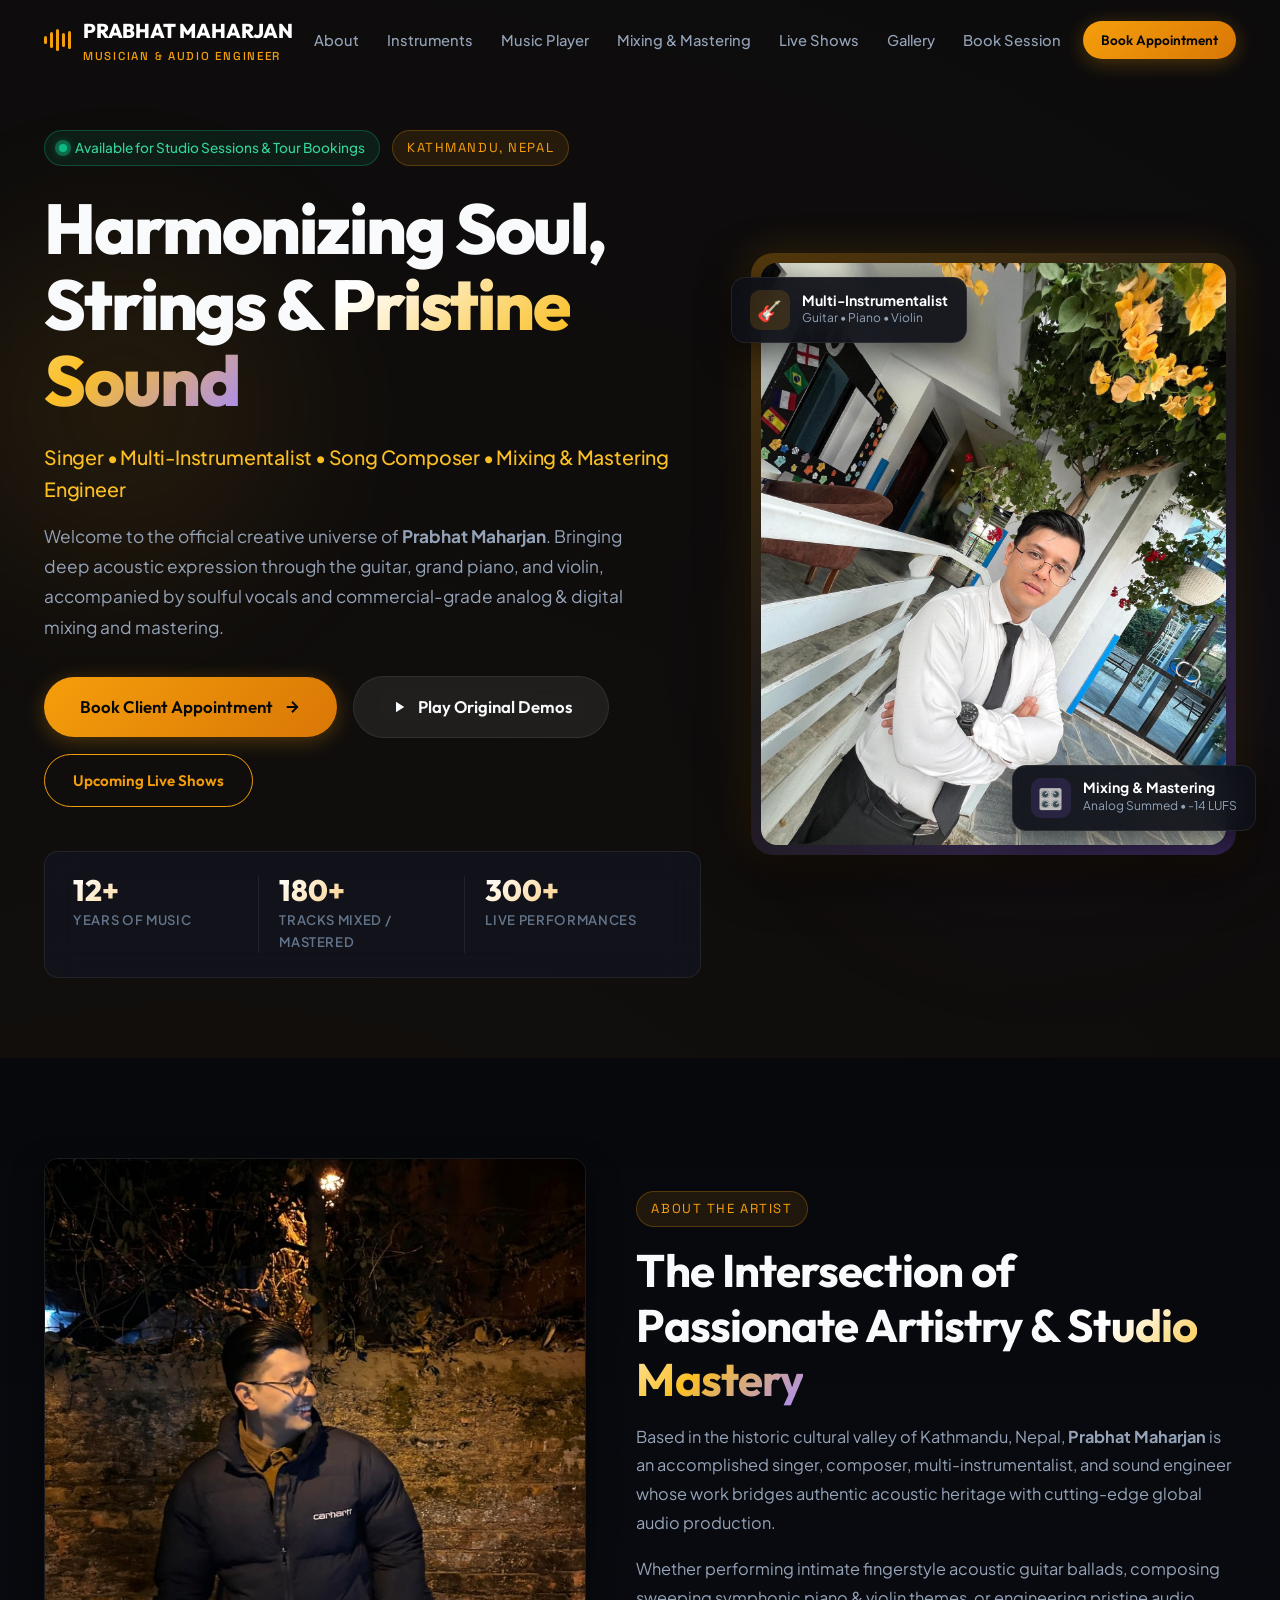
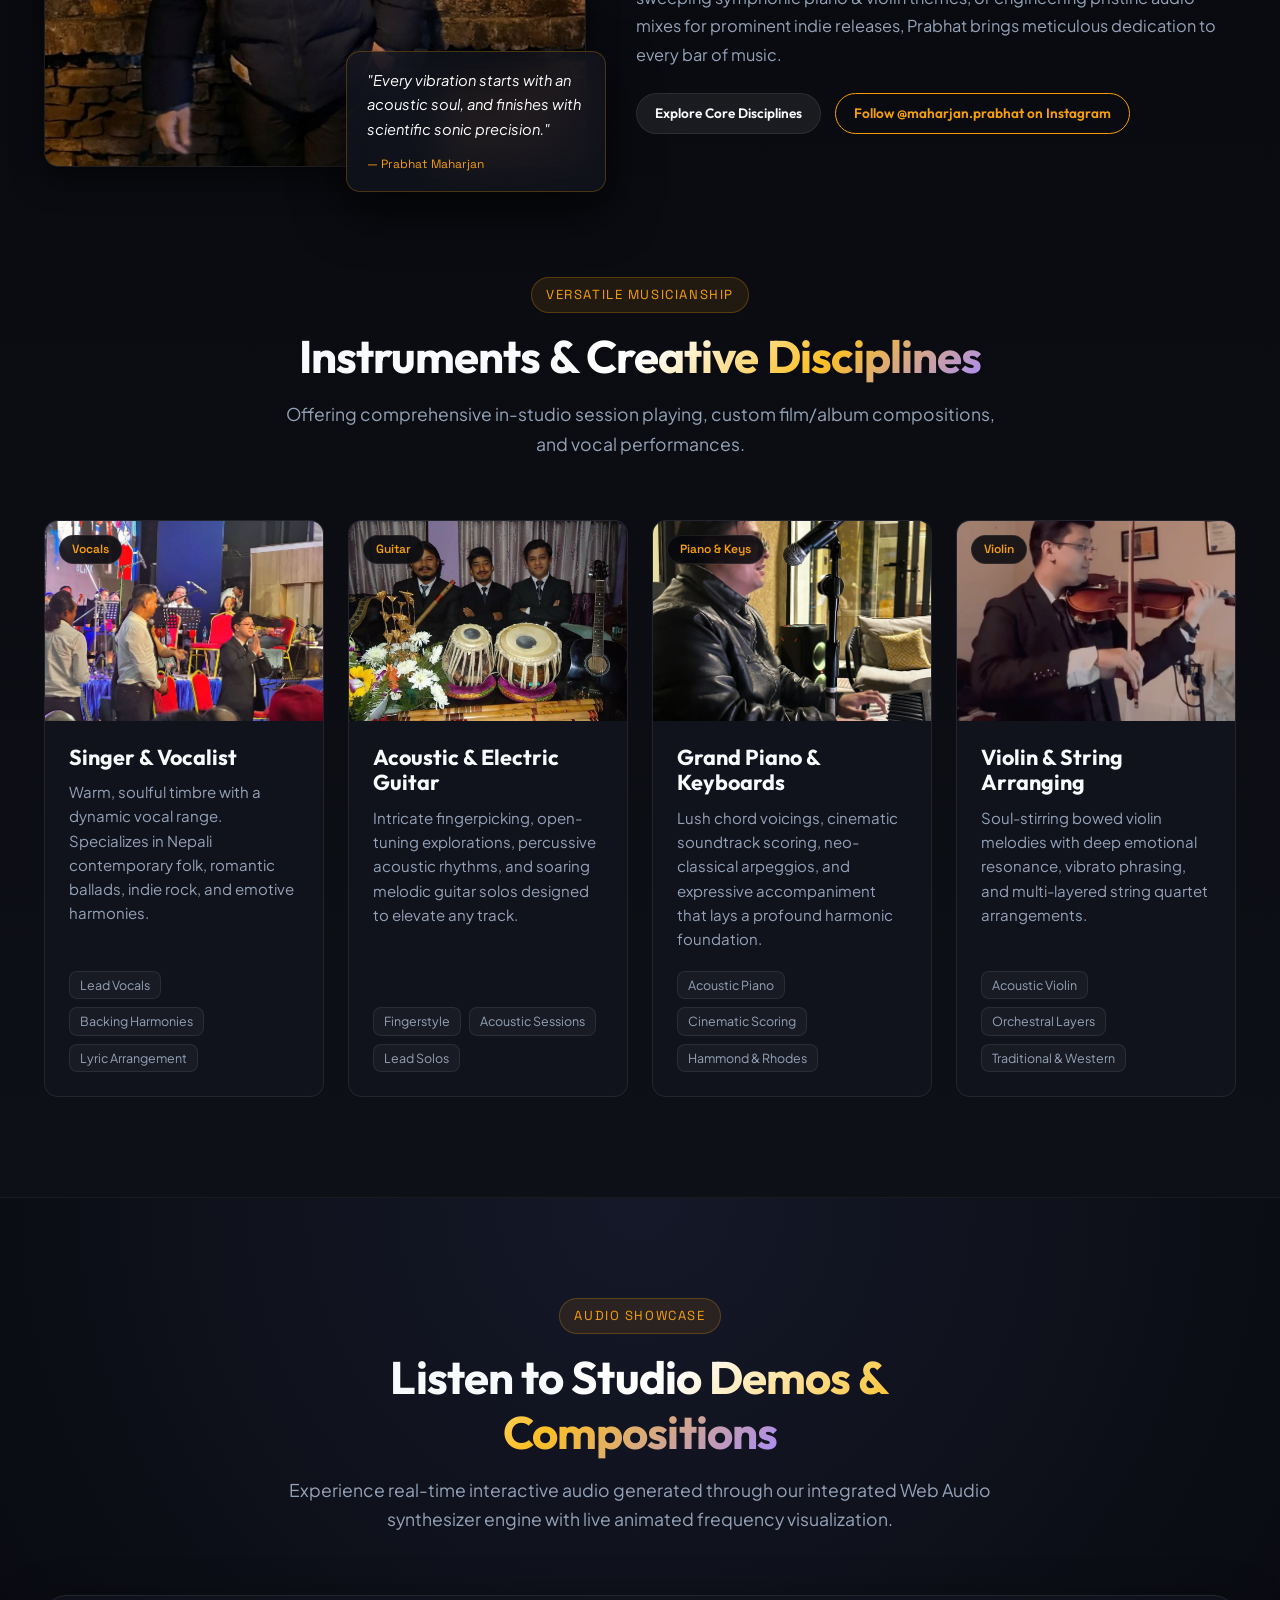
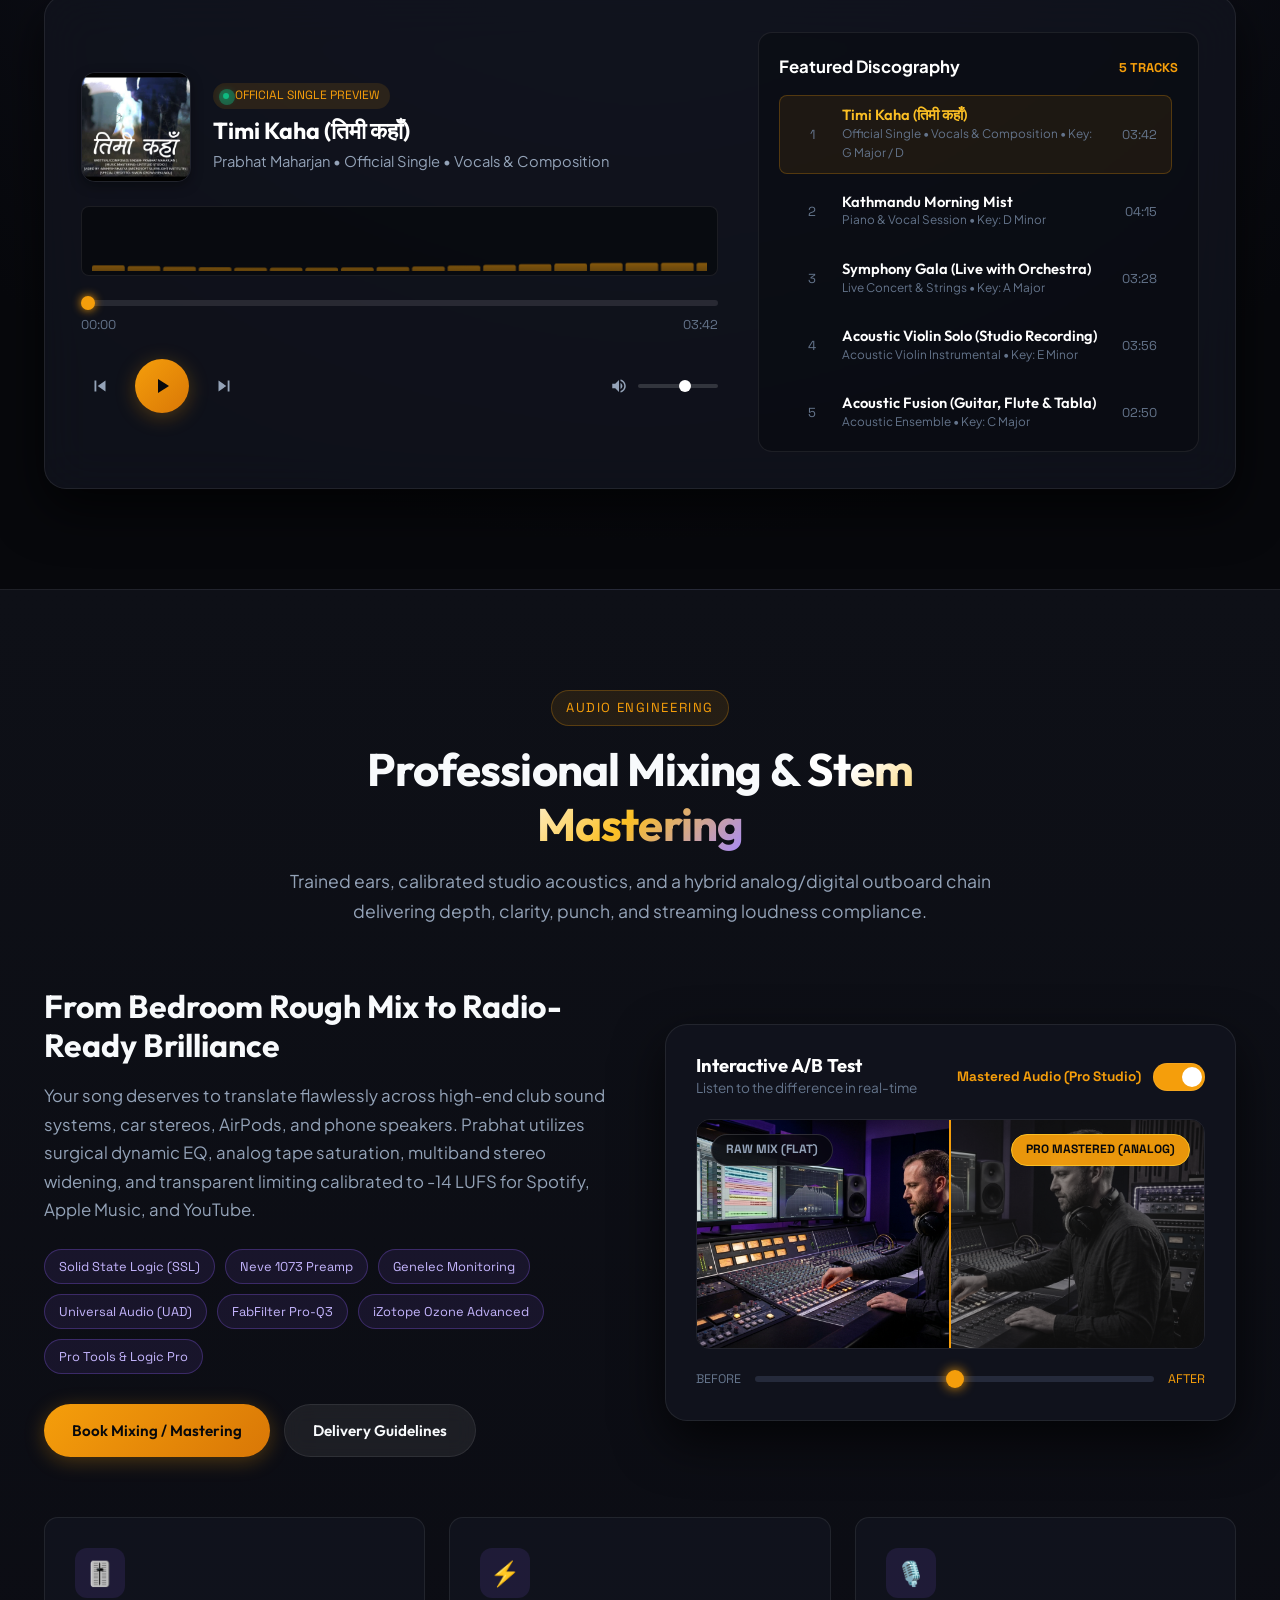
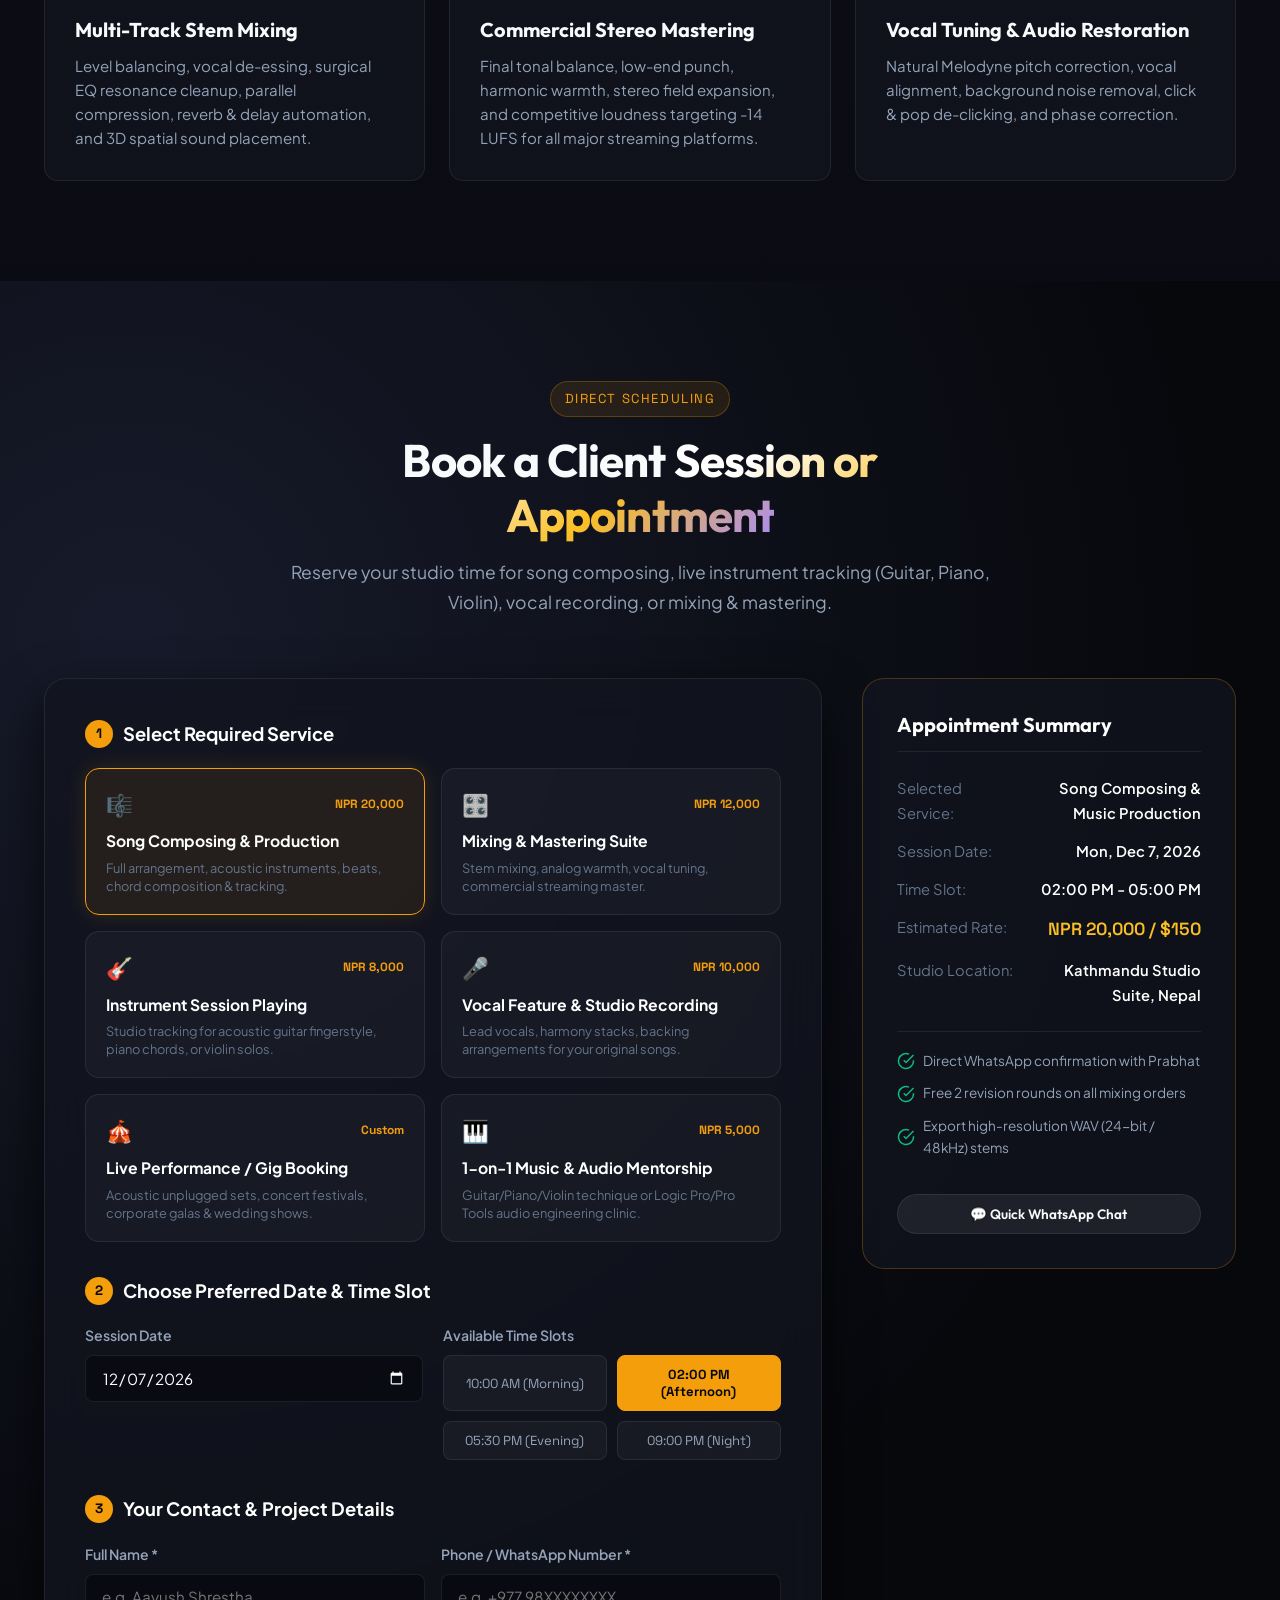
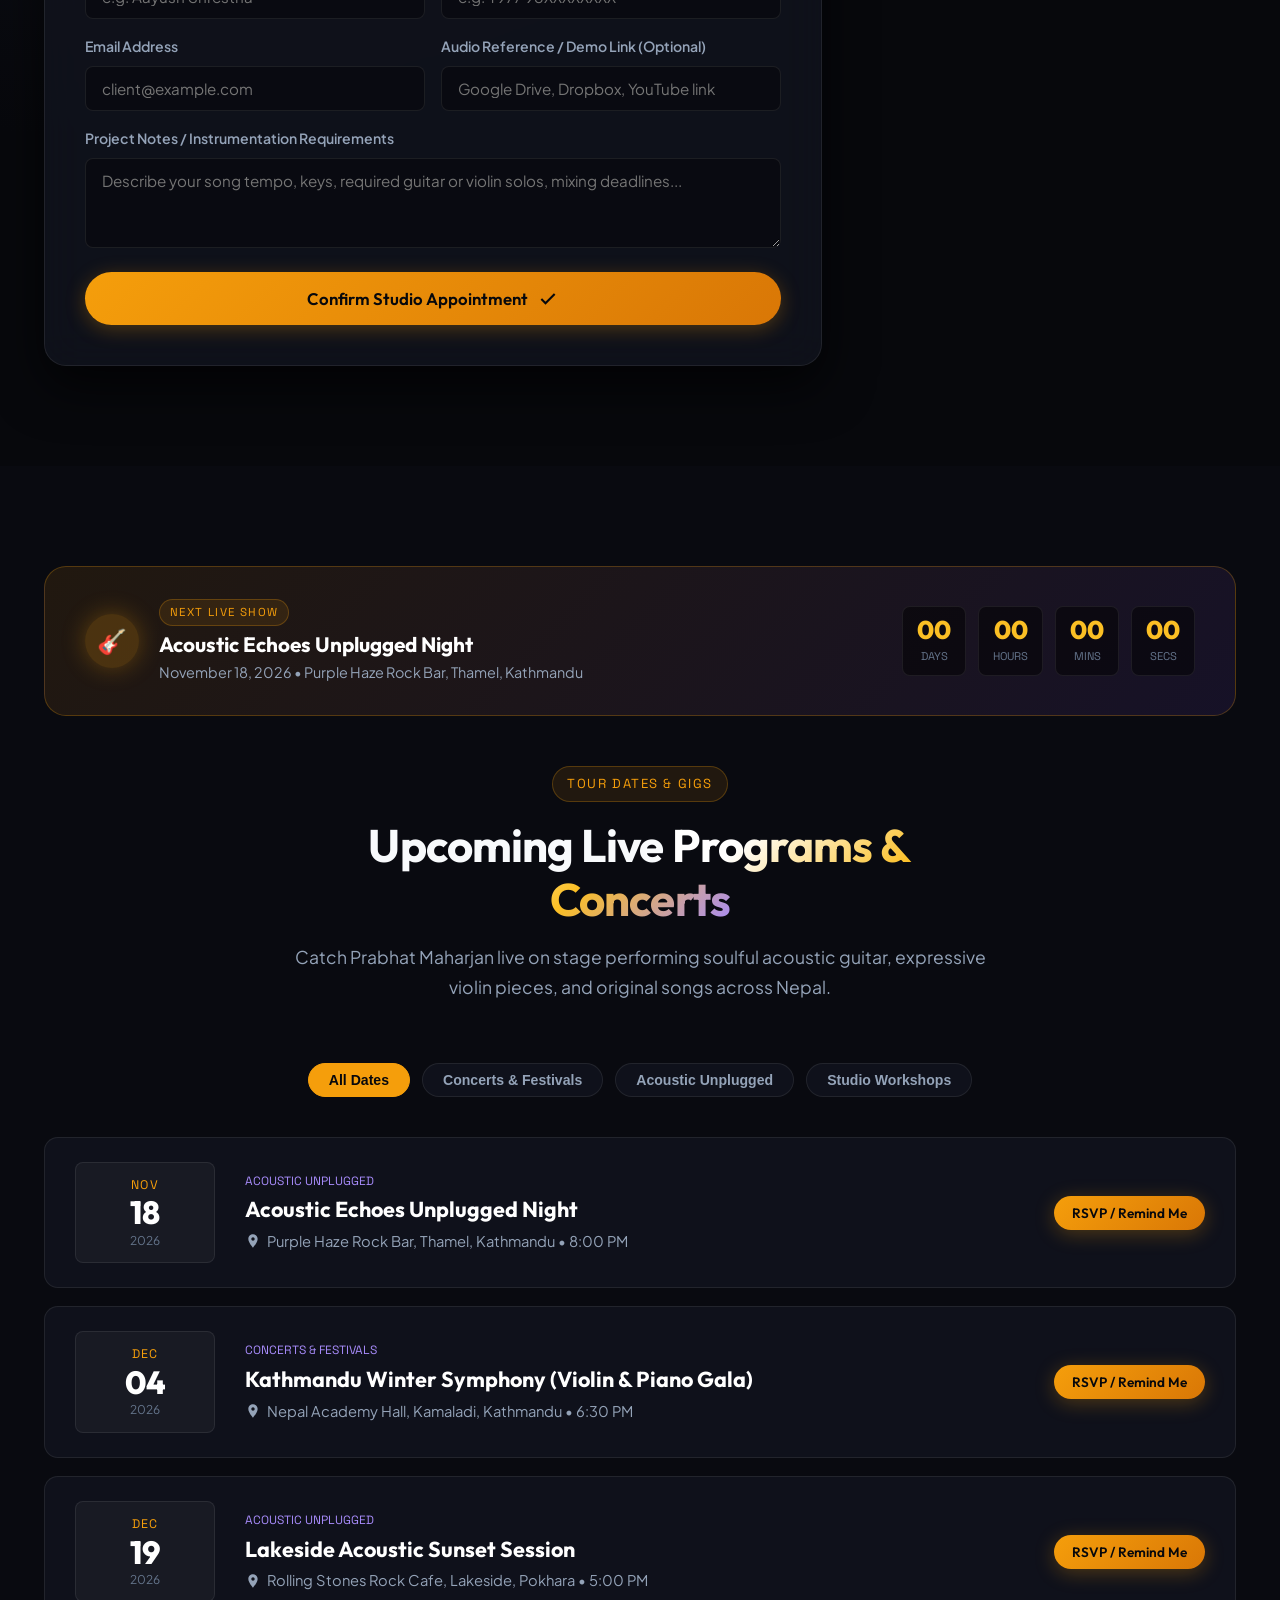
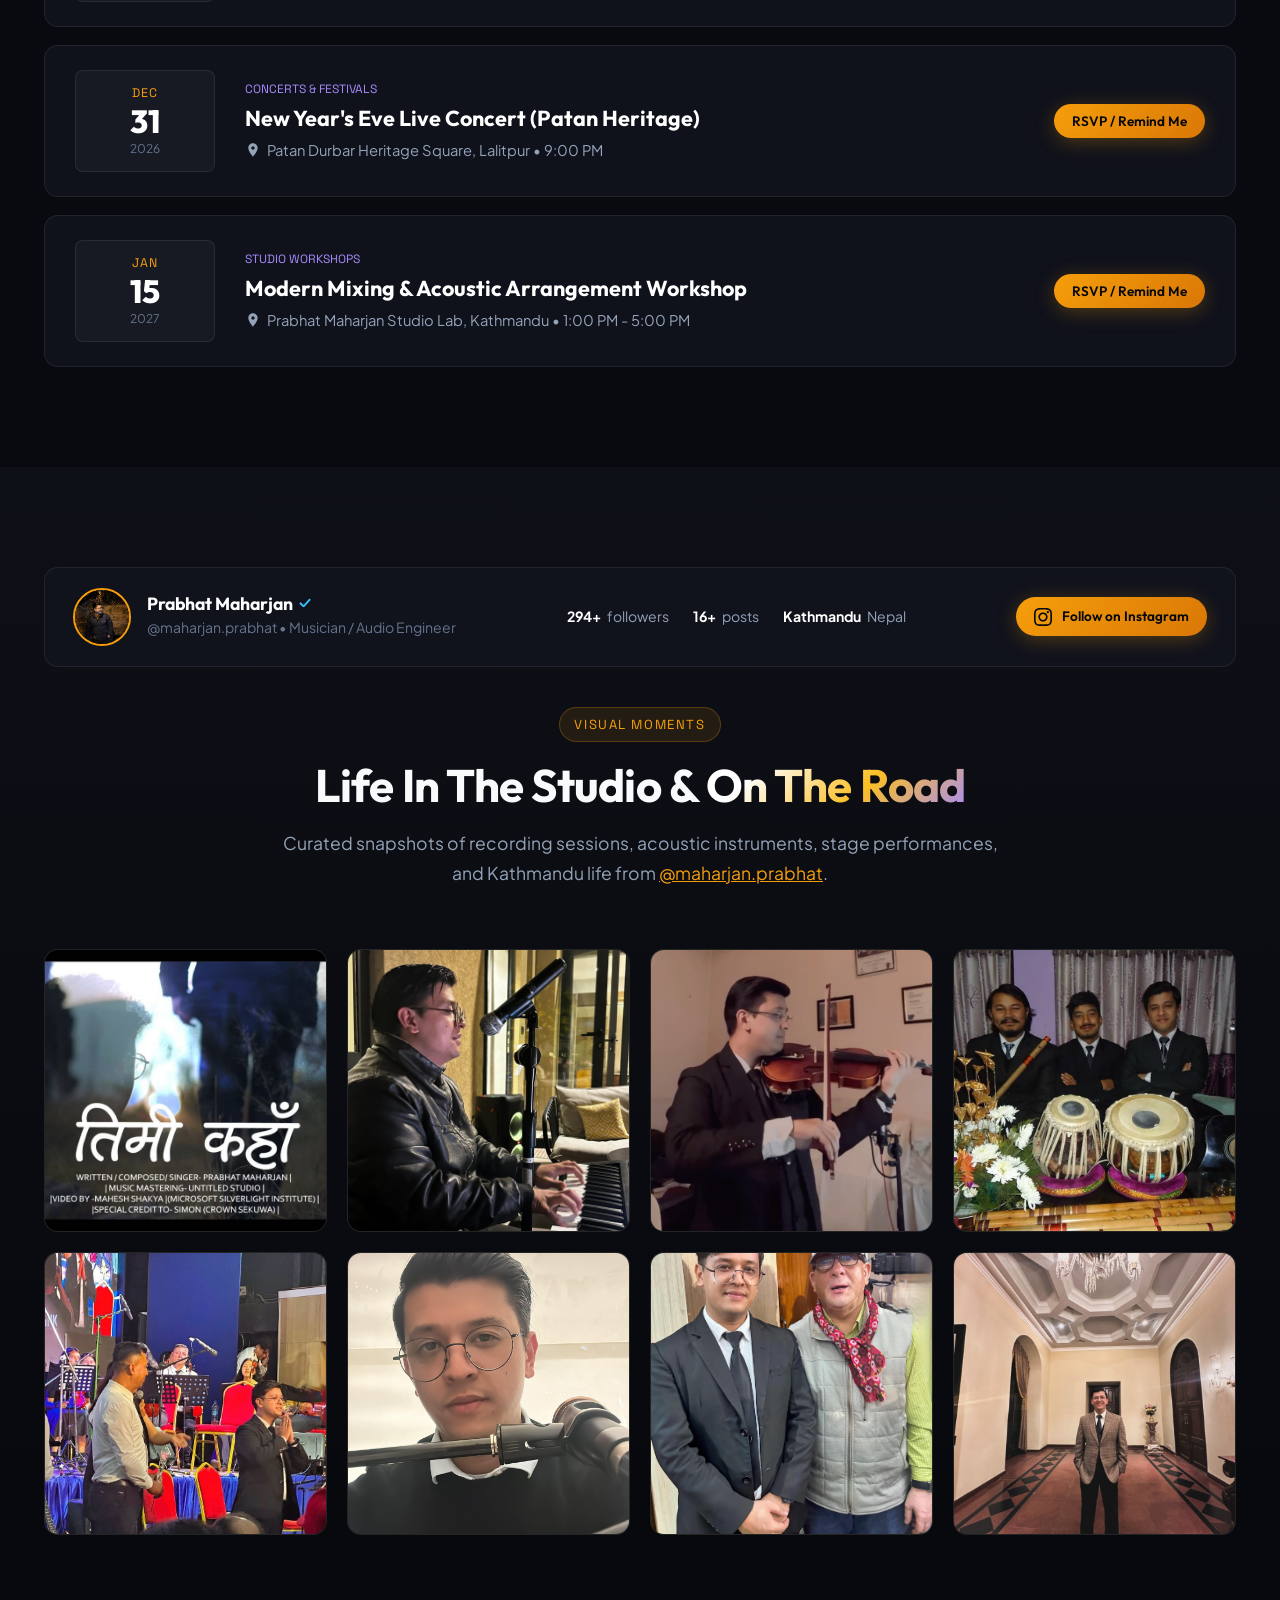
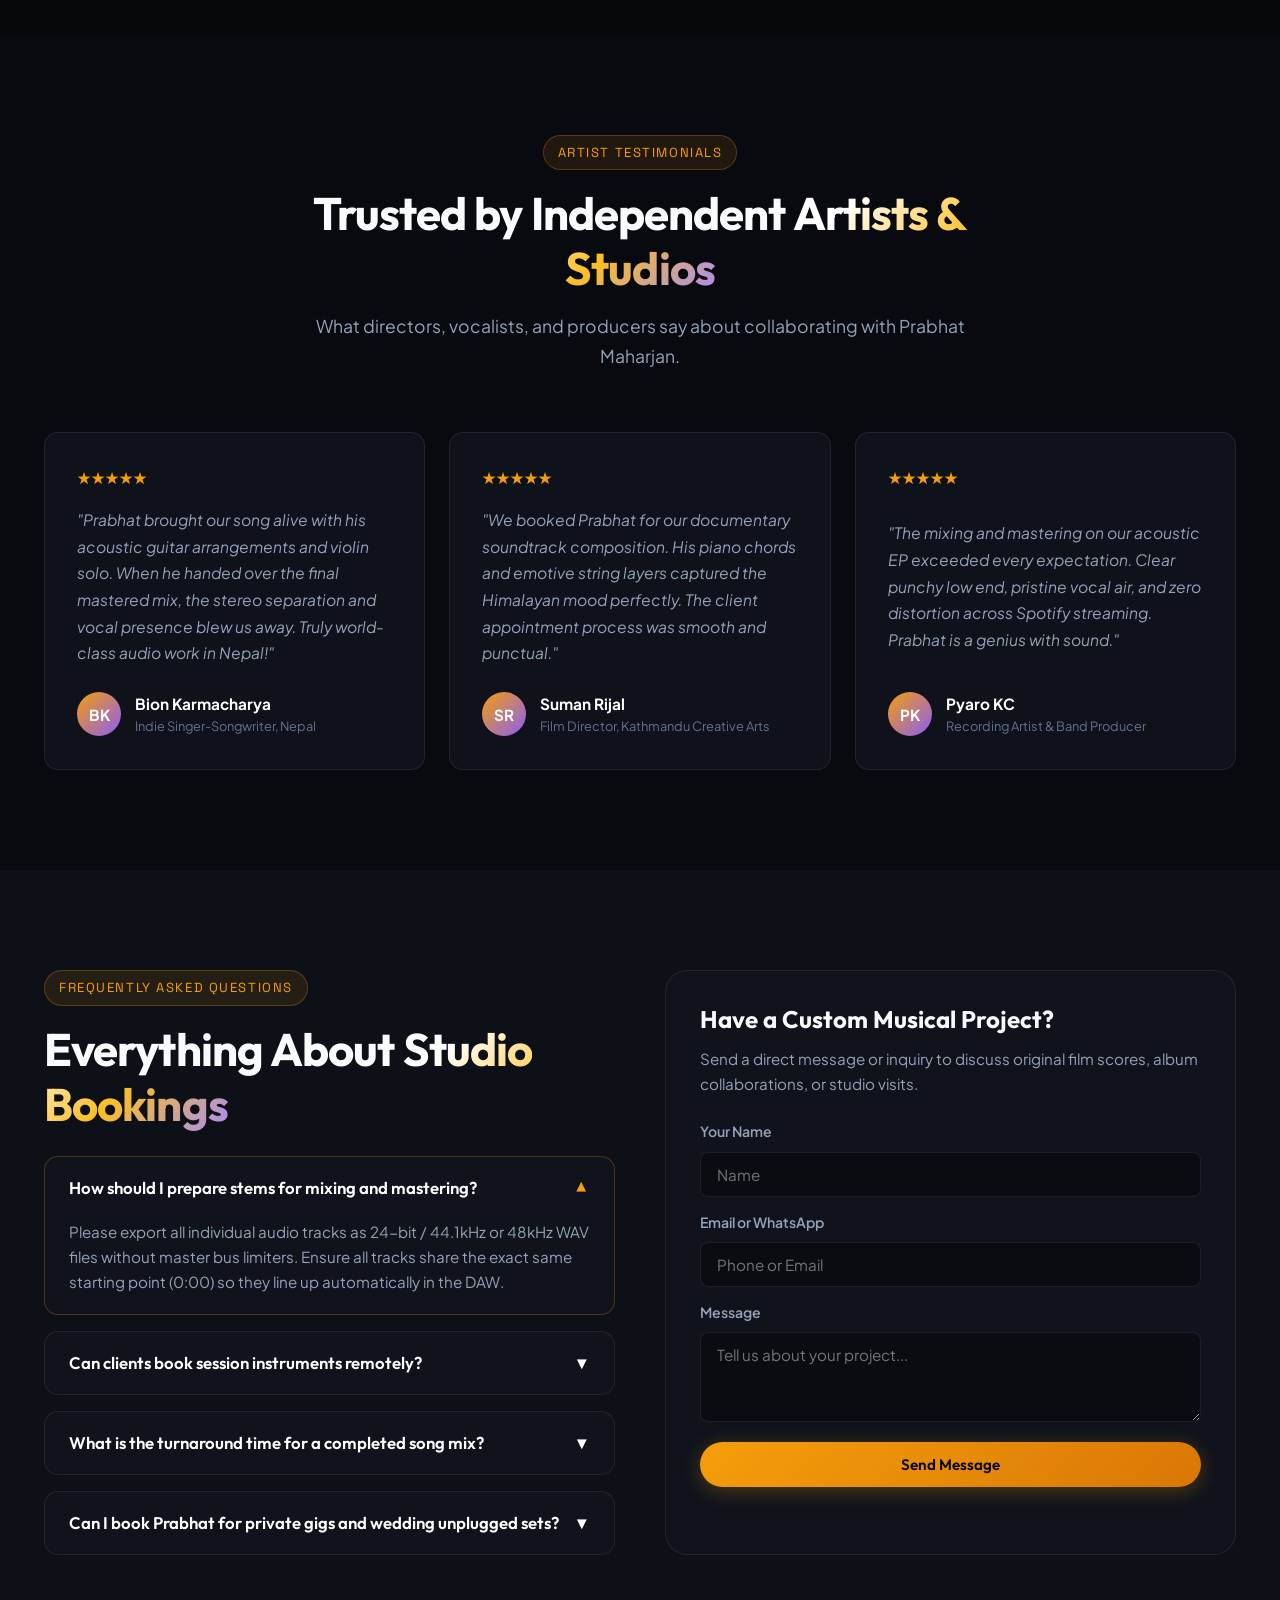
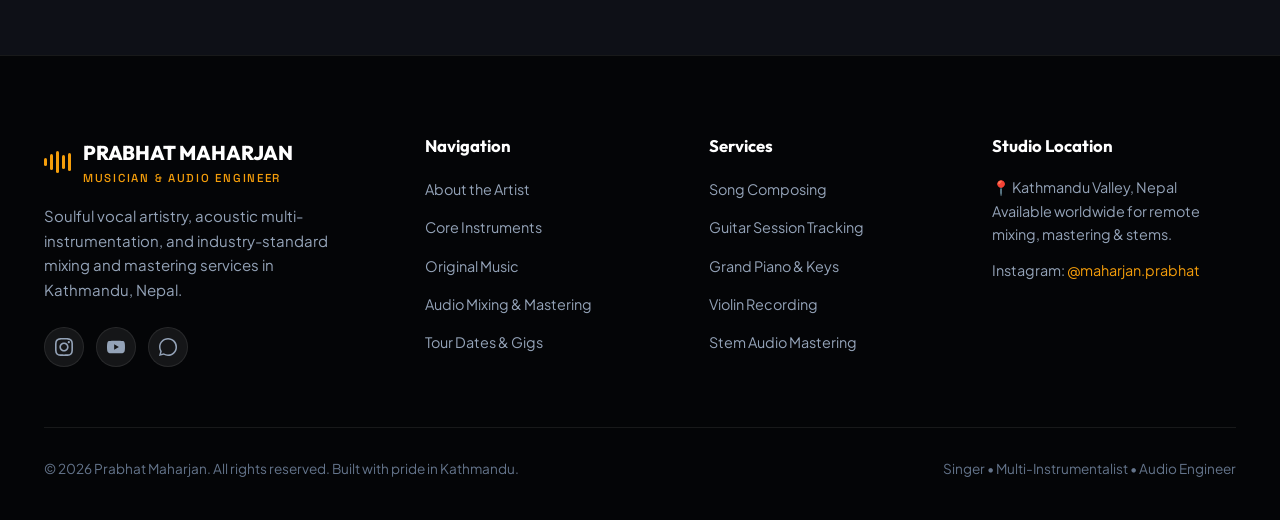
==== index.html @ b51819ea "feat: replace demo assets with authentic Instagram photos from @maharjan.prabhat and feature Timi Ka" ====
<!DOCTYPE html>
<html lang="en">
<head>
  <meta charset="UTF-8">
  <meta name="viewport" content="width=device-width, initial-scale=1.0">
  <title>Prabhat Maharjan | Singer, Multi-Instrumentalist, Composer & Audio Engineer</title>
  <meta name="description" content="Official website of Prabhat Maharjan — Nepali singer, songwriter, multi-instrumentalist (Guitar, Piano, Violin), and audio mixing & mastering engineer. Book studio sessions and explore upcoming live concerts.">
  <meta name="keywords" content="Prabhat Maharjan, Nepali Singer, Music Composer, Acoustic Guitar, Piano, Violin, Audio Mixing, Audio Mastering, Studio Session Booking Kathmandu, Live Concerts Nepal">
  <meta name="author" content="Prabhat Maharjan">

  <!-- Open Graph Meta Tags -->
  <meta property="og:title" content="Prabhat Maharjan | Singer, Multi-Instrumentalist & Audio Engineer">
  <meta property="og:description" content="Explore original songs, instrumentals (Guitar, Piano, Violin), audio mixing & mastering, live shows, and studio session appointments.">
  <meta property="og:image" content="assets/images/hero-artist.jpg">
  <meta property="og:type" content="profile">

  <!-- Favicon & Stylesheets -->
  <link rel="icon" type="image/svg+xml" href="data:image/svg+xml,<svg xmlns='http://www.w3.org/2000/svg' viewBox='0 0 24 24' fill='%23f59e0b'><path d='M12 3v10.55c-.59-.34-1.27-.55-2-.55-2.21 0-4 1.79-4 4s1.79 4 4 4 4-1.79 4-4V7h4V3h-6z'/></svg>">
  <link rel="stylesheet" href="css/style.css">
</head>
<body>

  <!-- ==========================================================================
       HEADER & NAVIGATION BAR
       ========================================================================== -->
  <header class="navbar" id="navbar">
    <div class="container nav-container">
      <a href="#hero" class="nav-logo" id="logo-brand">
        <div class="logo-sound-wave" aria-hidden="true">
          <span></span><span></span><span></span><span></span><span></span>
        </div>
        <div>
          <span>PRABHAT MAHARJAN</span>
          <span class="logo-sub">MUSICIAN & AUDIO ENGINEER</span>
        </div>
      </a>

      <!-- Desktop Nav -->
      <ul class="nav-links">
        <li><a href="#about" id="nav-about">About</a></li>
        <li><a href="#talents" id="nav-talents">Instruments</a></li>
        <li><a href="#audio-player" id="nav-music">Music Player</a></li>
        <li><a href="#mixing-mastering" id="nav-mixing">Mixing & Mastering</a></li>
        <li><a href="#upcoming-shows" id="nav-shows">Live Shows</a></li>
        <li><a href="#instagram-feed" id="nav-gallery">Gallery</a></li>
        <li><a href="#booking" id="nav-appointment">Book Session</a></li>
      </ul>

      <!-- Nav Actions -->
      <div class="nav-actions">
        <span class="nav-bookings-badge" id="my-bookings-counter">0 Sessions Booked</span>
        <a href="#booking" class="btn btn-primary btn-sm" id="nav-cta-btn">Book Appointment</a>
        <button class="nav-toggle" id="nav-toggle" aria-label="Toggle navigation menu" aria-expanded="false">
          <svg viewBox="0 0 24 24" width="28" height="28" stroke="currentColor" stroke-width="2" fill="none" stroke-linecap="round">
            <line x1="3" y1="12" x2="21" y2="12"></line>
            <line x1="3" y1="6" x2="21" y2="6"></line>
            <line x1="3" y1="18" x2="21" y2="18"></line>
          </svg>
        </button>
      </div>
    </div>
  </header>

  <!-- Mobile Drawer Menu -->
  <div class="mobile-menu" id="mobile-menu">
    <ul class="mobile-nav-links">
      <li><a href="#hero" class="mobile-nav-link">Home</a></li>
      <li><a href="#about" class="mobile-nav-link">About Prabhat</a></li>
      <li><a href="#talents" class="mobile-nav-link">Instruments (Guitar, Piano, Violin)</a></li>
      <li><a href="#audio-player" class="mobile-nav-link">Listen to Music</a></li>
      <li><a href="#mixing-mastering" class="mobile-nav-link">Mixing & Mastering Suite</a></li>
      <li><a href="#upcoming-shows" class="mobile-nav-link">Live Shows & Concerts</a></li>
      <li><a href="#instagram-feed" class="mobile-nav-link">Instagram & Gallery</a></li>
      <li><a href="#booking" class="mobile-nav-link">Book Appointment</a></li>
      <li><a href="#faq" class="mobile-nav-link">FAQ & Inquiries</a></li>
    </ul>
    <div style="margin-top: auto; display: flex; flex-direction: column; gap: 12px;">
      <a href="#booking" class="btn btn-primary" style="width: 100%;">Book a Studio Session</a>
      <a href="https://www.instagram.com/maharjan.prabhat/" target="_blank" rel="noopener" class="btn btn-secondary" style="width: 100%;">Follow @maharjan.prabhat</a>
    </div>
  </div>

  <main>
    <!-- ==========================================================================
         HERO SECTION
         ========================================================================== -->
    <section class="hero-section" id="hero">
      <div class="hero-glow-amber" aria-hidden="true"></div>
      <div class="hero-glow-violet" aria-hidden="true"></div>

      <div class="container">
        <div class="hero-grid">
          <!-- Text Content -->
          <div class="hero-content">
            <div class="hero-badges">
              <span class="status-beacon">
                <span class="beacon-dot"></span>
                Available for Studio Sessions & Tour Bookings
              </span>
              <span class="section-tag" style="margin-bottom: 0;">Kathmandu, Nepal</span>
            </div>

            <h1 class="hero-headline">
              Harmonizing Soul, Strings & <span class="gradient-text">Pristine Sound</span>
            </h1>

            <p class="hero-tagline">
              Singer • Multi-Instrumentalist • Song Composer • Mixing & Mastering Engineer
            </p>

            <p class="hero-bio">
              Welcome to the official creative universe of <strong>Prabhat Maharjan</strong>. Bringing deep acoustic expression through the guitar, grand piano, and violin, accompanied by soulful vocals and commercial-grade analog & digital mixing and mastering.
            </p>

            <div class="hero-cta-group">
              <a href="#booking" class="btn btn-primary btn-lg" id="hero-book-btn">
                <span>Book Client Appointment</span>
                <svg viewBox="0 0 24 24" width="18" height="18" fill="none" stroke="currentColor" stroke-width="2.5">
                  <path d="M5 12h14M12 5l7 7-7 7"/>
                </svg>
              </a>
              <a href="#audio-player" class="btn btn-secondary btn-lg" id="hero-listen-btn">
                <svg viewBox="0 0 24 24" width="18" height="18" fill="currentColor">
                  <path d="M8 5v14l11-7z"/>
                </svg>
                <span>Play Original Demos</span>
              </a>
              <a href="#upcoming-shows" class="btn btn-outline-gold" id="hero-shows-btn">
                Upcoming Live Shows
              </a>
            </div>

            <!-- Stats Bar -->
            <div class="hero-stats-strip">
              <div class="stat-item">
                <div class="stat-number">12+</div>
                <div class="stat-label">Years of Music</div>
              </div>
              <div class="stat-item">
                <div class="stat-number">180+</div>
                <div class="stat-label">Tracks Mixed / Mastered</div>
              </div>
              <div class="stat-item">
                <div class="stat-number">300+</div>
                <div class="stat-label">Live Performances</div>
              </div>
            </div>
          </div>

          <!-- Hero Image & Visual Badges -->
          <div class="hero-visual">
            <div class="hero-frame-wrapper">
              <div class="hero-image-card">
                <img src="assets/images/hero-artist.jpg" alt="Prabhat Maharjan — Nepali singer, songwriter, multi-instrumentalist and audio engineer" id="hero-img-main">
              </div>

              <!-- Floating badge 1: Instruments -->
              <div class="hero-floating-badge floating-badge-top">
                <div class="floating-icon icon-instruments">🎸</div>
                <div>
                  <div class="floating-title">Multi-Instrumentalist</div>
                  <div class="floating-subtitle">Guitar • Piano • Violin</div>
                </div>
              </div>

              <!-- Floating badge 2: Audio Engineering -->
              <div class="hero-floating-badge floating-badge-bottom">
                <div class="floating-icon icon-mixing">🎛️</div>
                <div>
                  <div class="floating-title">Mixing & Mastering</div>
                  <div class="floating-subtitle">Analog Summed • -14 LUFS</div>
                </div>
              </div>
            </div>
          </div>
        </div>
      </div>
    </section>

    <!-- ==========================================================================
         ABOUT THE ARTIST SECTION
         ========================================================================== -->
    <section class="section about-section" id="about">
      <div class="container">
        <div class="about-intro-grid">
          <div class="about-image-stack">
            <div class="about-main-photo">
              <img src="assets/images/lifestyle-songwriter.jpg" alt="Prabhat Maharjan in Kathmandu, Nepal">
            </div>
            <div class="about-inset-card">
              <p class="about-quote">"Every vibration starts with an acoustic soul, and finishes with scientific sonic precision."</p>
              <span class="about-quote-author">— Prabhat Maharjan</span>
            </div>
          </div>

          <div class="about-content-text">
            <span class="section-tag">About The Artist</span>
            <h2 class="section-title">The Intersection of Passionate Artistry & <span class="text-gradient">Studio Mastery</span></h2>
            <p>
              Based in the historic cultural valley of Kathmandu, Nepal, <strong>Prabhat Maharjan</strong> is an accomplished singer, composer, multi-instrumentalist, and sound engineer whose work bridges authentic acoustic heritage with cutting-edge global audio production.
            </p>
            <p>
              Whether performing intimate fingerstyle acoustic guitar ballads, composing sweeping symphonic piano & violin themes, or engineering pristine audio mixes for prominent indie releases, Prabhat brings meticulous dedication to every bar of music.
            </p>
            <div style="display: flex; gap: 14px; margin-top: 24px; flex-wrap: wrap;">
              <a href="#talents" class="btn btn-secondary btn-sm">Explore Core Disciplines</a>
              <a href="https://www.instagram.com/maharjan.prabhat/" target="_blank" rel="noopener" class="btn btn-outline-gold btn-sm">
                Follow @maharjan.prabhat on Instagram
              </a>
            </div>
          </div>
        </div>

        <!-- ==========================================================================
             CORE TALENTS & INSTRUMENTS SHOWCASE
             ========================================================================== -->
        <div id="talents" style="padding-top: 40px;">
          <div class="section-header">
            <span class="section-tag">Versatile Musicianship</span>
            <h2 class="section-title">Instruments & <span class="text-gradient">Creative Disciplines</span></h2>
            <p class="section-subtitle">
              Offering comprehensive in-studio session playing, custom film/album compositions, and vocal performances.
            </p>
          </div>

          <div class="talents-grid">
            <!-- Vocalist & Songwriting -->
            <div class="talent-card">
              <div class="talent-img-box">
                <img src="assets/images/live-concert.jpg" alt="Prabhat Maharjan performing on concert stage with live symphony orchestra">
                <span class="talent-badge">Vocals</span>
              </div>
              <div class="talent-info">
                <h3 class="talent-title">Singer & Vocalist</h3>
                <p class="talent-desc">
                  Warm, soulful timbre with a dynamic vocal range. Specializes in Nepali contemporary folk, romantic ballads, indie rock, and emotive harmonies.
                </p>
                <div class="talent-meta-tags">
                  <span class="talent-tag">Lead Vocals</span>
                  <span class="talent-tag">Backing Harmonies</span>
                  <span class="talent-tag">Lyric Arrangement</span>
                </div>
              </div>
            </div>

            <!-- Acoustic & Electric Guitar -->
            <div class="talent-card">
              <div class="talent-img-box">
                <img src="assets/images/guitar-fingerstyle.jpg" alt="Prabhat Maharjan with acoustic guitar alongside traditional bansuri and tabla">
                <span class="talent-badge">Guitar</span>
              </div>
              <div class="talent-info">
                <h3 class="talent-title">Acoustic & Electric Guitar</h3>
                <p class="talent-desc">
                  Intricate fingerpicking, open-tuning explorations, percussive acoustic rhythms, and soaring melodic guitar solos designed to elevate any track.
                </p>
                <div class="talent-meta-tags">
                  <span class="talent-tag">Fingerstyle</span>
                  <span class="talent-tag">Acoustic Sessions</span>
                  <span class="talent-tag">Lead Solos</span>
                </div>
              </div>
            </div>

            <!-- Grand Piano & Keys -->
            <div class="talent-card">
              <div class="talent-img-box">
                <img src="assets/images/piano-performance.jpg" alt="Prabhat Maharjan singing vocals while playing piano keyboard">
                <span class="talent-badge">Piano & Keys</span>
              </div>
              <div class="talent-info">
                <h3 class="talent-title">Grand Piano & Keyboards</h3>
                <p class="talent-desc">
                  Lush chord voicings, cinematic soundtrack scoring, neo-classical arpeggios, and expressive accompaniment that lays a profound harmonic foundation.
                </p>
                <div class="talent-meta-tags">
                  <span class="talent-tag">Acoustic Piano</span>
                  <span class="talent-tag">Cinematic Scoring</span>
                  <span class="talent-tag">Hammond & Rhodes</span>
                </div>
              </div>
            </div>

            <!-- Violin & Strings -->
            <div class="talent-card">
              <div class="talent-img-box">
                <img src="assets/images/violin-solo.jpg" alt="Prabhat Maharjan playing acoustic violin in studio recording session">
                <span class="talent-badge">Violin</span>
              </div>
              <div class="talent-info">
                <h3 class="talent-title">Violin & String Arranging</h3>
                <p class="talent-desc">
                  Soul-stirring bowed violin melodies with deep emotional resonance, vibrato phrasing, and multi-layered string quartet arrangements.
                </p>
                <div class="talent-meta-tags">
                  <span class="talent-tag">Acoustic Violin</span>
                  <span class="talent-tag">Orchestral Layers</span>
                  <span class="talent-tag">Traditional & Western</span>
                </div>
              </div>
            </div>
          </div>
        </div>
      </div>
    </section>

    <!-- ==========================================================================
         INTERACTIVE AUDIO PLAYER & LIVE SYNTHESIZER
         ========================================================================== -->
    <section class="section player-section" id="audio-player">
      <div class="container">
        <div class="section-header">
          <span class="section-tag">Audio Showcase</span>
          <h2 class="section-title">Listen to <span class="text-gradient">Studio Demos & Compositions</span></h2>
          <p class="section-subtitle">
            Experience real-time interactive audio generated through our integrated Web Audio synthesizer engine with live animated frequency visualization.
          </p>
        </div>

        <div class="player-wrapper">
          <div class="player-grid">
            <!-- Left: Now Playing & Controls -->
            <div class="player-now-playing">
              <div class="player-track-header">
                <div class="player-cover-box">
                  <img src="assets/images/single-timi-kaha.jpg" id="player-track-cover" alt="Timi Kaha Official Single Cover">
                </div>
                <div class="player-track-meta">
                  <div class="player-badge-live">
                    <span class="beacon-dot" style="width: 6px; height: 6px;"></span>
                    <span>OFFICIAL SINGLE PREVIEW</span>
                  </div>
                  <h3 class="player-track-title" id="player-track-title">Timi Kaha (तिमी कहाँ)</h3>
                  <div class="player-track-artist" id="player-track-artist">Prabhat Maharjan • Written, Composed & Mastered</div>
                </div>
              </div>

              <!-- Real-time Animated Audio Spectrum Canvas -->
              <div class="visualizer-container">
                <canvas id="visualizer-canvas" height="64"></canvas>
              </div>

              <!-- Track Progress Bar -->
              <div class="player-progress-area">
                <input type="range" class="progress-slider" id="player-progress" min="0" max="100" value="0" aria-label="Audio scrubber">
                <div class="player-time-row">
                  <span id="player-time-current">00:00</span>
                  <span id="player-time-total">03:42</span>
                </div>
              </div>

              <!-- Player Transport Controls -->
              <div class="player-controls-row">
                <div class="player-buttons">
                  <button class="ctrl-btn" id="prev-btn" aria-label="Previous Track">
                    <svg viewBox="0 0 24 24" width="22" height="22" fill="currentColor">
                      <path d="M6 6h2v12H6zm3.5 6l8.5 6V6z"/>
                    </svg>
                  </button>

                  <button class="ctrl-btn btn-play-pause" id="play-btn" aria-label="Play Audio">
                    <svg viewBox="0 0 24 24" width="24" height="24" fill="currentColor">
                      <path d="M8 5v14l11-7z"/>
                    </svg>
                  </button>

                  <button class="ctrl-btn" id="next-btn" aria-label="Next Track">
                    <svg viewBox="0 0 24 24" width="22" height="22" fill="currentColor">
                      <path d="M6 18l8.5-6L6 6v12zM16 6v12h2V6h-2z"/>
                    </svg>
                  </button>
                </div>

                <!-- Volume Slider -->
                <div class="player-volume-box">
                  <svg viewBox="0 0 24 24" width="18" height="18" fill="currentColor">
                    <path d="M3 9v6h4l5 5V4L7 9H3zm13.5 3c0-1.77-1.02-3.29-2.5-4.03v8.05c1.48-.73 2.5-2.25 2.5-4.02zM14 3.23v2.06c2.89.86 5 3.54 5 6.71s-2.11 5.85-5 6.71v2.06c4.01-.91 7-4.49 7-8.77s-2.99-7.86-7-8.77z"/>
                  </svg>
                  <input type="range" class="volume-slider" id="player-volume" min="0" max="1" step="0.05" value="0.6" aria-label="Audio Volume">
                </div>
              </div>
            </div>

            <!-- Right: Interactive Playlist -->
            <div class="player-playlist-panel">
              <div class="playlist-header-title">
                <span>Featured Discography</span>
                <span style="font-size: 0.8rem; font-family: var(--font-mono); color: var(--accent-gold);">5 TRACKS</span>
              </div>
              <div class="playlist-items" id="playlist-items">
                <!-- Dynamically populated by js/player.js -->
              </div>
            </div>
          </div>
        </div>
      </div>
    </section>

    <!-- ==========================================================================
         AUDIO MIXING & MASTERING ENGINEERING SUITE
         ========================================================================== -->
    <section class="section mastering-section" id="mixing-mastering">
      <div class="container">
        <div class="section-header">
          <span class="section-tag">Audio Engineering</span>
          <h2 class="section-title">Professional Mixing & <span class="text-gradient">Stem Mastering</span></h2>
          <p class="section-subtitle">
            Trained ears, calibrated studio acoustics, and a hybrid analog/digital outboard chain delivering depth, clarity, punch, and streaming loudness compliance.
          </p>
        </div>

        <div class="mastering-grid">
          <!-- Mastering Info & Specs -->
          <div class="mastering-info">
            <h3>From Bedroom Rough Mix to Radio-Ready Brilliance</h3>
            <p>
              Your song deserves to translate flawlessly across high-end club sound systems, car stereos, AirPods, and phone speakers. Prabhat utilizes surgical dynamic EQ, analog tape saturation, multiband stereo widening, and transparent limiting calibrated to -14 LUFS for Spotify, Apple Music, and YouTube.
            </p>

            <div class="gear-pills">
              <span class="gear-pill">Solid State Logic (SSL)</span>
              <span class="gear-pill">Neve 1073 Preamp</span>
              <span class="gear-pill">Genelec Monitoring</span>
              <span class="gear-pill">Universal Audio (UAD)</span>
              <span class="gear-pill">FabFilter Pro-Q3</span>
              <span class="gear-pill">iZotope Ozone Advanced</span>
              <span class="gear-pill">Pro Tools & Logic Pro</span>
            </div>

            <div style="display: flex; gap: 14px; flex-wrap: wrap;">
              <a href="#booking" class="btn btn-primary" id="btn-mastering-order">Book Mixing / Mastering</a>
              <a href="#faq" class="btn btn-secondary">Delivery Guidelines</a>
            </div>
          </div>

          <!-- Interactive A/B Comparison Card -->
          <div class="ab-comparison-card">
            <div class="ab-header-row">
              <div>
                <h4 style="font-size: 1.15rem; color: #fff;">Interactive A/B Test</h4>
                <p style="font-size: 0.85rem; color: var(--text-muted);">Listen to the difference in real-time</p>
              </div>

              <!-- Switch -->
              <div class="switch-container">
                <span class="ab-status-badge" id="ab-status-text">Mastered Audio (Pro Studio)</span>
                <label class="toggle-switch">
                  <input type="checkbox" id="ab-master-toggle" checked>
                  <span class="toggle-slider"></span>
                </label>
              </div>
            </div>

            <!-- Split Visual Representation -->
            <div class="split-visual-container">
              <!-- Raw mix side -->
              <div class="split-layer before-layer">
                <div class="layer-content unmastered">
                  <img src="assets/images/mixing-console.jpg" alt="Unmastered flat audio wave">
                </div>
              </div>

              <!-- Mastered side -->
              <div class="split-layer after-layer" id="mastering-after-layer">
                <div class="layer-content">
                  <img src="assets/images/mixing-console.jpg" alt="Mastered polished audio wave">
                </div>
              </div>

              <span class="layer-badge before-badge">RAW MIX (FLAT)</span>
              <span class="layer-badge after-badge">PRO MASTERED (ANALOG)</span>
            </div>

            <!-- Scrubber -->
            <div class="slider-scrubber-row">
              <span style="font-size: 0.78rem; font-family: var(--font-mono); color: var(--text-muted);">BEFORE</span>
              <input type="range" class="comparison-slider-input" id="mastering-slider-range" min="0" max="100" value="50" aria-label="A/B Split Slider">
              <span style="font-size: 0.78rem; font-family: var(--font-mono); color: var(--accent-gold);">AFTER</span>
            </div>
          </div>
        </div>

        <!-- 3 Pillars of Audio Engineering -->
        <div class="studio-services-row">
          <div class="studio-card">
            <div class="studio-card-icon">🎚️</div>
            <h4 class="studio-card-title">Multi-Track Stem Mixing</h4>
            <p class="studio-card-desc">
              Level balancing, vocal de-essing, surgical EQ resonance cleanup, parallel compression, reverb & delay automation, and 3D spatial sound placement.
            </p>
          </div>

          <div class="studio-card">
            <div class="studio-card-icon">⚡</div>
            <h4 class="studio-card-title">Commercial Stereo Mastering</h4>
            <p class="studio-card-desc">
              Final tonal balance, low-end punch, harmonic warmth, stereo field expansion, and competitive loudness targeting -14 LUFS for all major streaming platforms.
            </p>
          </div>

          <div class="studio-card">
            <div class="studio-card-icon">🎙️</div>
            <h4 class="studio-card-title">Vocal Tuning & Audio Restoration</h4>
            <p class="studio-card-desc">
              Natural Melodyne pitch correction, vocal alignment, background noise removal, click & pop de-clicking, and phase correction.
            </p>
          </div>
        </div>
      </div>
    </section>

    <!-- ==========================================================================
         CLIENT APPOINTMENT & SESSION BOOKING SYSTEM
         ========================================================================== -->
    <section class="section booking-section" id="booking">
      <div class="container">
        <div class="section-header">
          <span class="section-tag">Direct Scheduling</span>
          <h2 class="section-title">Book a Client <span class="text-gradient">Session or Appointment</span></h2>
          <p class="section-subtitle">
            Reserve your studio time for song composing, live instrument tracking (Guitar, Piano, Violin), vocal recording, or mixing & mastering.
          </p>
        </div>

        <div class="booking-container">
          <!-- Main Interactive Booking Form -->
          <div class="booking-card">
            <form id="studio-booking-form">
              <!-- Step 1: Select Service -->
              <div class="step-title">
                <span class="step-num">1</span>
                <span>Select Required Service</span>
              </div>

              <div class="service-cards-grid">
                <!-- Card 1 -->
                <div class="service-select-card active" data-service="Song Composing & Music Production" data-rate="NPR 20,000 / $150">
                  <div class="service-card-header">
                    <span class="service-icon-label">🎼</span>
                    <span class="service-rate-badge">NPR 20,000</span>
                  </div>
                  <div class="service-name">Song Composing & Production</div>
                  <div class="service-desc-snippet">Full arrangement, acoustic instruments, beats, chord composition & tracking.</div>
                </div>

                <!-- Card 2 -->
                <div class="service-select-card" data-service="Multi-Track Mixing & Stem Mastering" data-rate="NPR 12,000 / $90">
                  <div class="service-card-header">
                    <span class="service-icon-label">🎛️</span>
                    <span class="service-rate-badge">NPR 12,000</span>
                  </div>
                  <div class="service-name">Mixing & Mastering Suite</div>
                  <div class="service-desc-snippet">Stem mixing, analog warmth, vocal tuning, commercial streaming master.</div>
                </div>

                <!-- Card 3 -->
                <div class="service-select-card" data-service="Instrument Session (Guitar / Piano / Violin)" data-rate="NPR 8,000 / $60">
                  <div class="service-card-header">
                    <span class="service-icon-label">🎸</span>
                    <span class="service-rate-badge">NPR 8,000</span>
                  </div>
                  <div class="service-name">Instrument Session Playing</div>
                  <div class="service-desc-snippet">Studio tracking for acoustic guitar fingerstyle, piano chords, or violin solos.</div>
                </div>

                <!-- Card 4 -->
                <div class="service-select-card" data-service="Vocal Recording & Feature" data-rate="NPR 10,000 / $75">
                  <div class="service-card-header">
                    <span class="service-icon-label">🎤</span>
                    <span class="service-rate-badge">NPR 10,000</span>
                  </div>
                  <div class="service-name">Vocal Feature & Studio Recording</div>
                  <div class="service-desc-snippet">Lead vocals, harmony stacks, backing arrangements for your original songs.</div>
                </div>

                <!-- Card 5 -->
                <div class="service-select-card" data-service="Live Concert / Event Booking" data-rate="Custom Quote">
                  <div class="service-card-header">
                    <span class="service-icon-label">🎪</span>
                    <span class="service-rate-badge">Custom</span>
                  </div>
                  <div class="service-name">Live Performance / Gig Booking</div>
                  <div class="service-desc-snippet">Acoustic unplugged sets, concert festivals, corporate galas & wedding shows.</div>
                </div>

                <!-- Card 6 -->
                <div class="service-select-card" data-service="1-on-1 Music & DAW Masterclass" data-rate="NPR 5,000 / $40">
                  <div class="service-card-header">
                    <span class="service-icon-label">🎹</span>
                    <span class="service-rate-badge">NPR 5,000</span>
                  </div>
                  <div class="service-name">1-on-1 Music & Audio Mentorship</div>
                  <div class="service-desc-snippet">Guitar/Piano/Violin technique or Logic Pro/Pro Tools audio engineering clinic.</div>
                </div>
              </div>

              <!-- Step 2: Date & Time Slot -->
              <div class="step-title">
                <span class="step-num">2</span>
                <span>Choose Preferred Date & Time Slot</span>
              </div>

              <div class="datetime-selection-row">
                <div class="input-group">
                  <label class="input-label" for="booking-date">Session Date</label>
                  <input type="date" class="custom-input" id="booking-date" required>
                </div>

                <div class="input-group">
                  <label class="input-label">Available Time Slots</label>
                  <div class="slots-grid">
                    <button type="button" class="slot-btn" data-slot="10:00 AM - 01:00 PM">10:00 AM (Morning)</button>
                    <button type="button" class="slot-btn active" data-slot="02:00 PM - 05:00 PM">02:00 PM (Afternoon)</button>
                    <button type="button" class="slot-btn" data-slot="05:30 PM - 08:30 PM">05:30 PM (Evening)</button>
                    <button type="button" class="slot-btn" data-slot="09:00 PM - 11:30 PM">09:00 PM (Night)</button>
                  </div>
                </div>
              </div>

              <!-- Step 3: Client Details -->
              <div class="step-title">
                <span class="step-num">3</span>
                <span>Your Contact & Project Details</span>
              </div>

              <div class="client-info-grid">
                <div class="input-group">
                  <label class="input-label" for="client-name">Full Name *</label>
                  <input type="text" class="custom-input" id="client-name" placeholder="e.g. Aayush Shrestha" required>
                </div>

                <div class="input-group">
                  <label class="input-label" for="client-phone">Phone / WhatsApp Number *</label>
                  <input type="tel" class="custom-input" id="client-phone" placeholder="e.g. +977 98XXXXXXXX" required>
                </div>

                <div class="input-group">
                  <label class="input-label" for="client-email">Email Address</label>
                  <input type="email" class="custom-input" id="client-email" placeholder="client@example.com">
                </div>

                <div class="input-group">
                  <label class="input-label" for="client-ref-link">Audio Reference / Demo Link (Optional)</label>
                  <input type="url" class="custom-input" id="client-ref-link" placeholder="Google Drive, Dropbox, YouTube link">
                </div>

                <div class="input-group full-width">
                  <label class="input-label" for="client-notes">Project Notes / Instrumentation Requirements</label>
                  <textarea class="custom-input" id="client-notes" placeholder="Describe your song tempo, keys, required guitar or violin solos, mixing deadlines..."></textarea>
                </div>
              </div>

              <button type="submit" class="btn btn-primary btn-lg" style="width: 100%;" id="submit-booking-btn">
                <span>Confirm Studio Appointment</span>
                <svg viewBox="0 0 24 24" width="20" height="20" fill="none" stroke="currentColor" stroke-width="2.5">
                  <polyline points="20 6 9 17 4 12"></polyline>
                </svg>
              </button>
            </form>
          </div>

          <!-- Booking Summary Sidebar -->
          <div class="booking-summary-sidebar">
            <h3 class="summary-title">Appointment Summary</h3>

            <div class="summary-rows">
              <div class="summary-row">
                <span class="summary-label">Selected Service:</span>
                <span class="summary-value" id="summary-service-text">Song Composing & Music Production</span>
              </div>
              <div class="summary-row">
                <span class="summary-label">Session Date:</span>
                <span class="summary-value" id="summary-date-text">Not selected</span>
              </div>
              <div class="summary-row">
                <span class="summary-label">Time Slot:</span>
                <span class="summary-value" id="summary-time-text">02:00 PM - 05:00 PM</span>
              </div>
              <div class="summary-row">
                <span class="summary-label">Estimated Rate:</span>
                <span class="summary-value summary-price-highlight" id="summary-price-text">NPR 20,000 / $150</span>
              </div>
              <div class="summary-row">
                <span class="summary-label">Studio Location:</span>
                <span class="summary-value">Kathmandu Studio Suite, Nepal</span>
              </div>
            </div>

            <div class="booking-guarantees">
              <div class="guarantee-item">
                <svg viewBox="0 0 24 24" width="18" height="18" fill="none" stroke="currentColor" stroke-width="2">
                  <path d="M22 11.08V12a10 10 0 1 1-5.93-9.14"></path>
                  <polyline points="22 4 12 14.01 9 11.01"></polyline>
                </svg>
                <span>Direct WhatsApp confirmation with Prabhat</span>
              </div>
              <div class="guarantee-item">
                <svg viewBox="0 0 24 24" width="18" height="18" fill="none" stroke="currentColor" stroke-width="2">
                  <path d="M22 11.08V12a10 10 0 1 1-5.93-9.14"></path>
                  <polyline points="22 4 12 14.01 9 11.01"></polyline>
                </svg>
                <span>Free 2 revision rounds on all mixing orders</span>
              </div>
              <div class="guarantee-item">
                <svg viewBox="0 0 24 24" width="18" height="18" fill="none" stroke="currentColor" stroke-width="2">
                  <path d="M22 11.08V12a10 10 0 1 1-5.93-9.14"></path>
                  <polyline points="22 4 12 14.01 9 11.01"></polyline>
                </svg>
                <span>Export high-resolution WAV (24-bit / 48kHz) stems</span>
              </div>
            </div>

            <div style="text-align: center; margin-top: 10px;">
              <a href="https://wa.me/9779841000000?text=Namaste%20Prabhat%20ji!%20I%20have%20an%20inquiry%20regarding%20studio%20session%20booking." target="_blank" rel="noopener" class="btn btn-secondary btn-sm" style="width: 100%;">
                💬 Quick WhatsApp Chat
              </a>
            </div>
          </div>
        </div>
      </div>
    </section>

    <!-- ==========================================================================
         UPCOMING LIVE PROGRAMS & CONCERTS
         ========================================================================== -->
    <section class="section shows-section" id="upcoming-shows">
      <div class="container">
        <!-- Live Countdown Banner -->
        <div class="countdown-banner">
          <div class="cd-banner-info">
            <div class="cd-pulse-icon">🎸</div>
            <div>
              <span class="section-tag" style="margin-bottom: 6px; padding: 3px 10px; font-size: 0.72rem;">NEXT LIVE SHOW</span>
              <h3 class="cd-event-title">Acoustic Echoes Unplugged Night</h3>
              <p class="cd-event-meta">November 18, 2026 • Purple Haze Rock Bar, Thamel, Kathmandu</p>
            </div>
          </div>

          <!-- Countdown timer boxes -->
          <div class="cd-timer-boxes">
            <div class="cd-box">
              <div class="cd-val" id="cd-days">12</div>
              <div class="cd-lbl">Days</div>
            </div>
            <div class="cd-box">
              <div class="cd-val" id="cd-hours">08</div>
              <div class="cd-lbl">Hours</div>
            </div>
            <div class="cd-box">
              <div class="cd-val" id="cd-mins">45</div>
              <div class="cd-lbl">Mins</div>
            </div>
            <div class="cd-box">
              <div class="cd-val" id="cd-secs">20</div>
              <div class="cd-lbl">Secs</div>
            </div>
          </div>
        </div>

        <div class="section-header">
          <span class="section-tag">Tour Dates & Gigs</span>
          <h2 class="section-title">Upcoming Live <span class="text-gradient">Programs & Concerts</span></h2>
          <p class="section-subtitle">
            Catch Prabhat Maharjan live on stage performing soulful acoustic guitar, expressive violin pieces, and original songs across Nepal.
          </p>
        </div>

        <!-- Filter tabs -->
        <div class="shows-filters-bar">
          <button class="shows-filter-btn active" data-filter="all">All Dates</button>
          <button class="shows-filter-btn" data-filter="concert">Concerts & Festivals</button>
          <button class="shows-filter-btn" data-filter="acoustic">Acoustic Unplugged</button>
          <button class="shows-filter-btn" data-filter="workshop">Studio Workshops</button>
        </div>

        <!-- Show Cards List -->
        <div class="shows-list">
          <!-- Show 1 -->
          <div class="show-card" data-category="acoustic">
            <div class="show-date-badge">
              <span class="show-month">Nov</span>
              <span class="show-day">18</span>
              <span class="show-year">2026</span>
            </div>
            <div class="show-details">
              <span class="show-type-tag">Acoustic Unplugged</span>
              <h3 class="show-title">Acoustic Echoes Unplugged Night</h3>
              <div class="show-location">
                <svg viewBox="0 0 24 24" width="16" height="16" fill="currentColor">
                  <path d="M12 2C8.13 2 5 5.13 5 9c0 5.25 7 13 7 13s7-7.75 7-13c0-3.87-3.13-7-7-7zm0 9.5c-1.38 0-2.5-1.12-2.5-2.5s1.12-2.5 2.5-2.5 2.5 1.12 2.5 2.5-1.12 2.5-2.5 2.5z"/>
                </svg>
                <span>Purple Haze Rock Bar, Thamel, Kathmandu • 8:00 PM</span>
              </div>
            </div>
            <div class="show-actions">
              <button class="btn btn-primary btn-sm btn-rsvp" data-show="Acoustic Echoes Unplugged Night" data-venue="Purple Haze Rock Bar">
                RSVP / Remind Me
              </button>
            </div>
          </div>

          <!-- Show 2 -->
          <div class="show-card" data-category="concert">
            <div class="show-date-badge">
              <span class="show-month">Dec</span>
              <span class="show-day">04</span>
              <span class="show-year">2026</span>
            </div>
            <div class="show-details">
              <span class="show-type-tag">Concerts & Festivals</span>
              <h3 class="show-title">Kathmandu Winter Symphony (Violin & Piano Gala)</h3>
              <div class="show-location">
                <svg viewBox="0 0 24 24" width="16" height="16" fill="currentColor">
                  <path d="M12 2C8.13 2 5 5.13 5 9c0 5.25 7 13 7 13s7-7.75 7-13c0-3.87-3.13-7-7-7zm0 9.5c-1.38 0-2.5-1.12-2.5-2.5s1.12-2.5 2.5-2.5 2.5 1.12 2.5 2.5-1.12 2.5-2.5 2.5z"/>
                </svg>
                <span>Nepal Academy Hall, Kamaladi, Kathmandu • 6:30 PM</span>
              </div>
            </div>
            <div class="show-actions">
              <button class="btn btn-primary btn-sm btn-rsvp" data-show="Kathmandu Winter Symphony" data-venue="Nepal Academy Hall">
                RSVP / Remind Me
              </button>
            </div>
          </div>

          <!-- Show 3 -->
          <div class="show-card" data-category="acoustic">
            <div class="show-date-badge">
              <span class="show-month">Dec</span>
              <span class="show-day">19</span>
              <span class="show-year">2026</span>
            </div>
            <div class="show-details">
              <span class="show-type-tag">Acoustic Unplugged</span>
              <h3 class="show-title">Lakeside Acoustic Sunset Session</h3>
              <div class="show-location">
                <svg viewBox="0 0 24 24" width="16" height="16" fill="currentColor">
                  <path d="M12 2C8.13 2 5 5.13 5 9c0 5.25 7 13 7 13s7-7.75 7-13c0-3.87-3.13-7-7-7zm0 9.5c-1.38 0-2.5-1.12-2.5-2.5s1.12-2.5 2.5-2.5 2.5 1.12 2.5 2.5-1.12 2.5-2.5 2.5z"/>
                </svg>
                <span>Rolling Stones Rock Cafe, Lakeside, Pokhara • 5:00 PM</span>
              </div>
            </div>
            <div class="show-actions">
              <button class="btn btn-primary btn-sm btn-rsvp" data-show="Lakeside Acoustic Sunset Session" data-venue="Rolling Stones Cafe, Pokhara">
                RSVP / Remind Me
              </button>
            </div>
          </div>

          <!-- Show 4 -->
          <div class="show-card" data-category="concert">
            <div class="show-date-badge">
              <span class="show-month">Dec</span>
              <span class="show-day">31</span>
              <span class="show-year">2026</span>
            </div>
            <div class="show-details">
              <span class="show-type-tag">Concerts & Festivals</span>
              <h3 class="show-title">New Year's Eve Live Concert (Patan Heritage)</h3>
              <div class="show-location">
                <svg viewBox="0 0 24 24" width="16" height="16" fill="currentColor">
                  <path d="M12 2C8.13 2 5 5.13 5 9c0 5.25 7 13 7 13s7-7.75 7-13c0-3.87-3.13-7-7-7zm0 9.5c-1.38 0-2.5-1.12-2.5-2.5s1.12-2.5 2.5-2.5 2.5 1.12 2.5 2.5-1.12 2.5-2.5 2.5z"/>
                </svg>
                <span>Patan Durbar Heritage Square, Lalitpur • 9:00 PM</span>
              </div>
            </div>
            <div class="show-actions">
              <button class="btn btn-primary btn-sm btn-rsvp" data-show="New Year's Eve Live Concert" data-venue="Patan Durbar Heritage Square">
                RSVP / Remind Me
              </button>
            </div>
          </div>

          <!-- Show 5 -->
          <div class="show-card" data-category="workshop">
            <div class="show-date-badge">
              <span class="show-month">Jan</span>
              <span class="show-day">15</span>
              <span class="show-year">2027</span>
            </div>
            <div class="show-details">
              <span class="show-type-tag">Studio Workshops</span>
              <h3 class="show-title">Modern Mixing & Acoustic Arrangement Workshop</h3>
              <div class="show-location">
                <svg viewBox="0 0 24 24" width="16" height="16" fill="currentColor">
                  <path d="M12 2C8.13 2 5 5.13 5 9c0 5.25 7 13 7 13s7-7.75 7-13c0-3.87-3.13-7-7-7zm0 9.5c-1.38 0-2.5-1.12-2.5-2.5s1.12-2.5 2.5-2.5 2.5 1.12 2.5 2.5-1.12 2.5-2.5 2.5z"/>
                </svg>
                <span>Prabhat Maharjan Studio Lab, Kathmandu • 1:00 PM - 5:00 PM</span>
              </div>
            </div>
            <div class="show-actions">
              <button class="btn btn-primary btn-sm btn-rsvp" data-show="Modern Mixing Workshop" data-venue="Prabhat Studio Lab">
                RSVP / Remind Me
              </button>
            </div>
          </div>
        </div>
      </div>
    </section>

    <!-- ==========================================================================
         INSTAGRAM FEED & MEDIA GALLERY (@maharjan.prabhat)
         ========================================================================== -->
    <section class="section instagram-section" id="instagram-feed">
      <div class="container">
        <!-- Instagram Profile Banner -->
        <div class="insta-profile-bar">
          <div class="insta-handle-info">
            <div class="insta-avatar">
              <img src="assets/images/lifestyle-songwriter.jpg" alt="Prabhat Maharjan profile picture">
            </div>
            <div class="insta-names">
              <h4>
                <span>Prabhat Maharjan</span>
                <span class="verified-icon">✓</span>
              </h4>
              <span class="insta-handle">@maharjan.prabhat • Musician / Audio Engineer</span>
            </div>
          </div>

          <div class="insta-stats-mini">
            <div class="insta-stat"><strong>294+</strong> followers</div>
            <div class="insta-stat"><strong>16+</strong> posts</div>
            <div class="insta-stat"><strong>Kathmandu</strong> Nepal</div>
          </div>

          <div>
            <a href="https://www.instagram.com/maharjan.prabhat/" target="_blank" rel="noopener" class="btn btn-primary btn-sm" id="btn-follow-insta">
              <svg viewBox="0 0 24 24" width="18" height="18" fill="currentColor">
                <path d="M12 2.163c3.204 0 3.584.012 4.85.07 3.252.148 4.771 1.691 4.919 4.919.058 1.265.069 1.645.069 4.849 0 3.205-.012 3.584-.069 4.849-.149 3.225-1.664 4.771-4.919 4.919-1.266.058-1.644.07-4.85.07-3.204 0-3.584-.012-4.849-.07-3.26-.149-4.771-1.699-4.919-4.92-.058-1.265-.07-1.644-.07-4.849 0-3.204.013-3.583.07-4.849.149-3.227 1.664-4.771 4.919-4.919 1.266-.057 1.645-.069 4.849-.069zm0-2.163c-3.259 0-3.667.014-4.947.072-4.358.2-6.78 2.618-6.98 6.98-.059 1.281-.073 1.689-.073 4.948 0 3.259.014 3.668.072 4.948.2 4.358 2.618 6.78 6.98 6.98 1.281.058 1.689.072 4.948.072 3.259 0 3.668-.014 4.948-.072 4.354-.2 6.782-2.618 6.979-6.98.059-1.28.073-1.689.073-4.948 0-3.259-.014-3.667-.072-4.947-.196-4.354-2.617-6.78-6.979-6.98-1.281-.059-1.69-.073-4.949-.073zm0 5.838c-3.403 0-6.162 2.759-6.162 6.162s2.759 6.163 6.162 6.163 6.162-2.759 6.162-6.163c0-3.403-2.759-6.162-6.162-6.162zm0 10.162c-2.209 0-4-1.79-4-4 0-2.209 1.791-4 4-4s4 1.791 4 4c0 2.21-1.791 4-4 4zm6.406-11.845c-.796 0-1.441.645-1.441 1.44s.645 1.44 1.441 1.44c.795 0 1.439-.645 1.439-1.44s-.644-1.44-1.439-1.44z"/>
              </svg>
              <span>Follow on Instagram</span>
            </a>
          </div>
        </div>

        <div class="section-header">
          <span class="section-tag">Visual Moments</span>
          <h2 class="section-title">Life In The Studio & <span class="text-gradient">On The Road</span></h2>
          <p class="section-subtitle">
            Curated snapshots of recording sessions, acoustic instruments, stage performances, and Kathmandu life from <a href="https://www.instagram.com/maharjan.prabhat/" target="_blank" rel="noopener" style="color: var(--accent-gold); text-decoration: underline;">@maharjan.prabhat</a>.
          </p>
        </div>

        <!-- 8-Tile Visual Grid -->
        <div class="insta-grid">
          <!-- Item 1: Timi Kaha Single Release -->
          <div class="insta-card" data-caption="Official release poster for 'तिमी कहाँ' — Written, Composed & Sung by Prabhat Maharjan. Music Mastering: Untitled Studio." data-likes="584">
            <img src="assets/images/insta-1.jpg" alt="Timi Kaha official single release poster by Prabhat Maharjan">
            <div class="insta-overlay">
              <div class="insta-overlay-item">❤️ <span>584</span></div>
              <div class="insta-overlay-item">💬 <span>62</span></div>
            </div>
          </div>

          <!-- Item 2: Live Piano & Vocals -->
          <div class="insta-card" data-caption="Soulful live acoustic piano and vocal session. Singing heartfelt original melodies through the Shure microphone." data-likes="720">
            <img src="assets/images/insta-2.jpg" alt="Prabhat Maharjan singing live at piano keyboard">
            <div class="insta-overlay">
              <div class="insta-overlay-item">❤️ <span>720</span></div>
              <div class="insta-overlay-item">💬 <span>85</span></div>
            </div>
          </div>

          <!-- Item 3: Studio Violin Session -->
          <div class="insta-card" data-caption="Studio acoustic violin tracking session. Capturing rich classical resonance through high-sensitivity condenser microphone." data-likes="615">
            <img src="assets/images/insta-3.jpg" alt="Prabhat Maharjan playing violin in recording studio">
            <div class="insta-overlay">
              <div class="insta-overlay-item">❤️ <span>615</span></div>
              <div class="insta-overlay-item">💬 <span>49</span></div>
            </div>
          </div>

          <!-- Item 4: Acoustic Guitar & Ensemble -->
          <div class="insta-card" data-caption="Acoustic strings with bansuri flutes & tabla. Pure acoustic fusion in formal concert attire." data-likes="540">
            <img src="assets/images/insta-4.jpg" alt="Prabhat Maharjan with acoustic guitar, bansuri and tabla">
            <div class="insta-overlay">
              <div class="insta-overlay-item">❤️ <span>540</span></div>
              <div class="insta-overlay-item">💬 <span>38</span></div>
            </div>
          </div>

          <!-- Item 5: Live Symphony Concert -->
          <div class="insta-card" data-caption="Live on stage with grand symphony orchestra and classical violins. Namaste to all music lovers!" data-likes="890">
            <img src="assets/images/insta-5.jpg" alt="Prabhat Maharjan on concert stage with live orchestra">
            <div class="insta-overlay">
              <div class="insta-overlay-item">❤️ <span>890</span></div>
              <div class="insta-overlay-item">💬 <span>114</span></div>
            </div>
          </div>

          <!-- Item 6: Studio Vocal Condenser Booth -->
          <div class="insta-card" data-caption="Studio vocal booth recording session. Dialing in vocal warmth and pristine dynamic delivery." data-likes="630">
            <img src="assets/images/insta-6.jpg" alt="Prabhat Maharjan in studio vocal booth">
            <div class="insta-overlay">
              <div class="insta-overlay-item">❤️ <span>630</span></div>
              <div class="insta-overlay-item">💬 <span>52</span></div>
            </div>
          </div>

          <!-- Item 7: Backstage with Maestro -->
          <div class="insta-card" data-caption="Backstage gala moments sharing insights with respected senior musicians and music directors." data-likes="760">
            <img src="assets/images/insta-7.jpg" alt="Prabhat Maharjan backstage with music maestro">
            <div class="insta-overlay">
              <div class="insta-overlay-item">❤️ <span>760</span></div>
              <div class="insta-overlay-item">💬 <span>78</span></div>
            </div>
          </div>

          <!-- Item 8: Chandelier Gala Hall -->
          <div class="insta-card" data-caption="Chandelier gala evening celebrating classical and contemporary Nepali music culture in Kathmandu." data-likes="645">
            <img src="assets/images/insta-8.jpg" alt="Prabhat Maharjan in grand chandelier hall">
            <div class="insta-overlay">
              <div class="insta-overlay-item">❤️ <span>645</span></div>
              <div class="insta-overlay-item">💬 <span>44</span></div>
            </div>
          </div>
        </div>
      </div>
    </section>

    <!-- ==========================================================================
         CLIENT TESTIMONIALS & COLLABORATIONS
         ========================================================================== -->
    <section class="section testimonials-section">
      <div class="container">
        <div class="section-header">
          <span class="section-tag">Artist Testimonials</span>
          <h2 class="section-title">Trusted by Independent <span class="text-gradient">Artists & Studios</span></h2>
          <p class="section-subtitle">
            What directors, vocalists, and producers say about collaborating with Prabhat Maharjan.
          </p>
        </div>

        <div class="testimonials-grid">
          <!-- Review 1 -->
          <div class="testimonial-card">
            <div class="rating-stars">★★★★★</div>
            <p class="testimonial-text">
              "Prabhat brought our song alive with his acoustic guitar arrangements and violin solo. When he handed over the final mastered mix, the stereo separation and vocal presence blew us away. Truly world-class audio work in Nepal!"
            </p>
            <div class="client-author-info">
              <div class="client-author-avatar">BK</div>
              <div>
                <div class="client-name">Bion Karmacharya</div>
                <div class="client-role">Indie Singer-Songwriter, Nepal</div>
              </div>
            </div>
          </div>

          <!-- Review 2 -->
          <div class="testimonial-card">
            <div class="rating-stars">★★★★★</div>
            <p class="testimonial-text">
              "We booked Prabhat for our documentary soundtrack composition. His piano chords and emotive string layers captured the Himalayan mood perfectly. The client appointment process was smooth and punctual."
            </p>
            <div class="client-author-info">
              <div class="client-author-avatar">SR</div>
              <div>
                <div class="client-name">Suman Rijal</div>
                <div class="client-role">Film Director, Kathmandu Creative Arts</div>
              </div>
            </div>
          </div>

          <!-- Review 3 -->
          <div class="testimonial-card">
            <div class="rating-stars">★★★★★</div>
            <p class="testimonial-text">
              "The mixing and mastering on our acoustic EP exceeded every expectation. Clear punchy low end, pristine vocal air, and zero distortion across Spotify streaming. Prabhat is a genius with sound."
            </p>
            <div class="client-author-info">
              <div class="client-author-avatar">PK</div>
              <div>
                <div class="client-name">Pyaro KC</div>
                <div class="client-role">Recording Artist & Band Producer</div>
              </div>
            </div>
          </div>
        </div>
      </div>
    </section>

    <!-- ==========================================================================
         FAQ & DIRECT INQUIRIES
         ========================================================================== -->
    <section class="section faq-section" id="faq">
      <div class="container">
        <div class="faq-grid">
          <!-- Left: Accordion -->
          <div>
            <span class="section-tag">Frequently Asked Questions</span>
            <h2 class="section-title" style="margin-bottom: 24px;">Everything About <span class="text-gradient">Studio Bookings</span></h2>

            <div class="faq-list">
              <!-- Q1 -->
              <div class="faq-item active">
                <button class="faq-question">
                  <span>How should I prepare stems for mixing and mastering?</span>
                  <span class="faq-arrow">▼</span>
                </button>
                <div class="faq-answer">
                  Please export all individual audio tracks as 24-bit / 44.1kHz or 48kHz WAV files without master bus limiters. Ensure all tracks share the exact same starting point (0:00) so they line up automatically in the DAW.
                </div>
              </div>

              <!-- Q2 -->
              <div class="faq-item">
                <button class="faq-question">
                  <span>Can clients book session instruments remotely?</span>
                  <span class="faq-arrow">▼</span>
                </button>
                <div class="faq-answer">
                  Yes! Prabhat works with international and remote clients. Send your guide demo track, and Prabhat will record pristine acoustic guitar, piano, or violin stems in the studio and deliver high-res files via Dropbox/Drive.
                </div>
              </div>

              <!-- Q3 -->
              <div class="faq-item">
                <button class="faq-question">
                  <span>What is the turnaround time for a completed song mix?</span>
                  <span class="faq-arrow">▼</span>
                </button>
                <div class="faq-answer">
                  Standard turnaround for full stem mixing and commercial mastering is 4 to 6 business days. Express 48-hour delivery is also available upon prior booking.
                </div>
              </div>

              <!-- Q4 -->
              <div class="faq-item">
                <button class="faq-question">
                  <span>Can I book Prabhat for private gigs and wedding unplugged sets?</span>
                  <span class="faq-arrow">▼</span>
                </button>
                <div class="faq-answer">
                  Absolutely. Select "Live Concert / Event Booking" on the appointment form, or contact directly on WhatsApp with your event date, venue, and technical sound setup.
                </div>
              </div>
            </div>
          </div>

          <!-- Right: Direct Message Form -->
          <div class="direct-inquiry-box">
            <h3>Have a Custom Musical Project?</h3>
            <p>Send a direct message or inquiry to discuss original film scores, album collaborations, or studio visits.</p>

            <form id="general-contact-form">
              <div class="input-group" style="margin-bottom: 14px;">
                <label class="input-label" for="contact-name">Your Name</label>
                <input type="text" name="name" class="custom-input" id="contact-name" placeholder="Name" required>
              </div>

              <div class="input-group" style="margin-bottom: 14px;">
                <label class="input-label" for="contact-email">Email or WhatsApp</label>
                <input type="text" name="contact" class="custom-input" id="contact-email" placeholder="Phone or Email" required>
              </div>

              <div class="input-group" style="margin-bottom: 20px;">
                <label class="input-label" for="contact-message">Message</label>
                <textarea name="message" class="custom-input" id="contact-message" placeholder="Tell us about your project..."></textarea>
              </div>

              <button type="submit" class="btn btn-primary" style="width: 100%;">Send Message</button>
            </form>
          </div>
        </div>
      </div>
    </section>
  </main>

  <!-- ==========================================================================
       FOOTER
       ========================================================================== -->
  <footer class="footer">
    <div class="container">
      <div class="footer-grid">
        <!-- Brand Col -->
        <div class="footer-brand-col">
          <div class="nav-logo">
            <div class="logo-sound-wave" aria-hidden="true">
              <span></span><span></span><span></span><span></span><span></span>
            </div>
            <div>
              <span>PRABHAT MAHARJAN</span>
              <span class="logo-sub">MUSICIAN & AUDIO ENGINEER</span>
            </div>
          </div>
          <p>
            Soulful vocal artistry, acoustic multi-instrumentation, and industry-standard mixing and mastering services in Kathmandu, Nepal.
          </p>
          <div class="social-links-row">
            <!-- Instagram -->
            <a href="https://www.instagram.com/maharjan.prabhat/" target="_blank" rel="noopener" class="social-btn" aria-label="Prabhat Maharjan on Instagram">
              <svg viewBox="0 0 24 24" width="18" height="18" fill="currentColor">
                <path d="M12 2.163c3.204 0 3.584.012 4.85.07 3.252.148 4.771 1.691 4.919 4.919.058 1.265.069 1.645.069 4.849 0 3.205-.012 3.584-.069 4.849-.149 3.225-1.664 4.771-4.919 4.919-1.266.058-1.644.07-4.85.07-3.204 0-3.584-.012-4.849-.07-3.26-.149-4.771-1.699-4.919-4.92-.058-1.265-.07-1.644-.07-4.849 0-3.204.013-3.583.07-4.849.149-3.227 1.664-4.771 4.919-4.919 1.266-.057 1.645-.069 4.849-.069zm0-2.163c-3.259 0-3.667.014-4.947.072-4.358.2-6.78 2.618-6.98 6.98-.059 1.281-.073 1.689-.073 4.948 0 3.259.014 3.668.072 4.948.2 4.358 2.618 6.78 6.98 6.98 1.281.058 1.689.072 4.948.072 3.259 0 3.668-.014 4.948-.072 4.354-.2 6.782-2.618 6.979-6.98.059-1.28.073-1.689.073-4.948 0-3.259-.014-3.667-.072-4.947-.196-4.354-2.617-6.78-6.979-6.98-1.281-.059-1.69-.073-4.949-.073zm0 5.838c-3.403 0-6.162 2.759-6.162 6.162s2.759 6.163 6.162 6.163 6.162-2.759 6.162-6.163c0-3.403-2.759-6.162-6.162-6.162zm0 10.162c-2.209 0-4-1.79-4-4 0-2.209 1.791-4 4-4s4 1.791 4 4c0 2.21-1.791 4-4 4zm6.406-11.845c-.796 0-1.441.645-1.441 1.44s.645 1.44 1.441 1.44c.795 0 1.439-.645 1.439-1.44s-.644-1.44-1.439-1.44z"/>
              </svg>
            </a>
            <!-- YouTube -->
            <a href="https://www.youtube.com" target="_blank" rel="noopener" class="social-btn" aria-label="YouTube Channel">
              <svg viewBox="0 0 24 24" width="18" height="18" fill="currentColor">
                <path d="M23.498 6.186a3.016 3.016 0 0 0-2.122-2.136C19.505 3.545 12 3.545 12 3.545s-7.505 0-9.377.505A3.017 3.017 0 0 0 .502 6.186C0 8.07 0 12 0 12s0 3.93.502 5.814a3.016 3.016 0 0 0 2.122 2.136c1.871.505 9.376.505 9.376.505s7.505 0 9.377-.505a3.015 3.015 0 0 0 2.122-2.136C24 15.93 24 12 24 12s0-3.93-.502-5.814zM9.545 15.568V8.432L15.818 12l-6.273 3.568z"/>
              </svg>
            </a>
            <!-- WhatsApp Direct -->
            <a href="https://wa.me/9779841000000" target="_blank" rel="noopener" class="social-btn" aria-label="WhatsApp Contact">
              <svg viewBox="0 0 24 24" width="18" height="18" fill="currentColor">
                <path d="M12.031 0C5.397 0 0 5.394 0 12.028c0 2.122.553 4.195 1.605 6.017L0 24l6.155-1.583a12.035 12.035 0 0 0 5.876 1.528h.005c6.632 0 12.029-5.394 12.029-12.028 0-3.214-1.251-6.234-3.525-8.508C18.265 1.251 15.245 0 12.031 0zm0 22.012h-.004a10.02 10.02 0 0 1-5.116-1.396l-.367-.218-3.804.978 1.018-3.708-.239-.38a10.01 10.01 0 0 1-1.536-5.26c0-5.526 4.498-10.024 10.029-10.024 2.678 0 5.195 1.043 7.087 2.937a9.99 9.99 0 0 1 2.941 7.088c0 5.526-4.499 10.023-10.026 10.023z"/>
              </svg>
            </a>
          </div>
        </div>

        <!-- Navigation Col -->
        <div>
          <h4 class="footer-col-title">Navigation</h4>
          <ul class="footer-links-list">
            <li><a href="#about">About the Artist</a></li>
            <li><a href="#talents">Core Instruments</a></li>
            <li><a href="#audio-player">Original Music</a></li>
            <li><a href="#mixing-mastering">Audio Mixing & Mastering</a></li>
            <li><a href="#upcoming-shows">Tour Dates & Gigs</a></li>
          </ul>
        </div>

        <!-- Services Col -->
        <div>
          <h4 class="footer-col-title">Services</h4>
          <ul class="footer-links-list">
            <li><a href="#booking">Song Composing</a></li>
            <li><a href="#booking">Guitar Session Tracking</a></li>
            <li><a href="#booking">Grand Piano & Keys</a></li>
            <li><a href="#booking">Violin Recording</a></li>
            <li><a href="#booking">Stem Audio Mastering</a></li>
          </ul>
        </div>

        <!-- Location & Contact -->
        <div>
          <h4 class="footer-col-title">Studio Location</h4>
          <p style="font-size: 0.9rem; margin-bottom: 12px; color: var(--text-secondary);">
            📍 Kathmandu Valley, Nepal<br>
            Available worldwide for remote mixing, mastering & stems.
          </p>
          <p style="font-size: 0.9rem; color: var(--text-secondary);">
            Instagram: <a href="https://www.instagram.com/maharjan.prabhat/" target="_blank" rel="noopener" style="color: var(--accent-gold);">@maharjan.prabhat</a>
          </p>
        </div>
      </div>

      <div class="footer-bottom-bar">
        <div>© 2026 Prabhat Maharjan. All rights reserved. Built with pride in Kathmandu.</div>
        <div>Singer • Multi-Instrumentalist • Audio Engineer</div>
      </div>
    </div>
  </footer>

  <!-- ==========================================================================
       BOOKING CONFIRMATION MODAL
       ========================================================================== -->
  <div class="modal-backdrop" id="booking-modal" role="dialog" aria-modal="true" aria-labelledby="modal-booking-title">
    <div class="modal-content-card">
      <button class="modal-close-btn" id="close-booking-modal" aria-label="Close modal">&times;</button>
      <div class="modal-success-icon">✓</div>
      <h3 class="modal-title" id="modal-booking-title">Session Appointment Reserved!</h3>
      <p class="modal-subtitle">Your studio session details have been recorded. Prabhat has been notified.</p>

      <div class="modal-details-box">
        <div class="modal-row">
          <span>Booking ID:</span>
          <span id="modal-booking-id">PM-948201</span>
        </div>
        <div class="modal-row">
          <span>Client Name:</span>
          <span id="modal-client-name">Aayush Shrestha</span>
        </div>
        <div class="modal-row">
          <span>Service:</span>
          <span id="modal-service-name">Song Composing & Production</span>
        </div>
        <div class="modal-row">
          <span>Date & Slot:</span>
          <span id="modal-session-date">Sat, Nov 14, 2026 (02:00 PM)</span>
        </div>
        <div class="modal-row">
          <span>Estimated Fee:</span>
          <span id="modal-rate-estimate" style="color: var(--accent-gold);">NPR 20,000 / $150</span>
        </div>
      </div>

      <div class="modal-actions-col">
        <a href="#" id="modal-whatsapp-link" class="btn btn-primary" target="_blank" rel="noopener">
          <span>Open Direct WhatsApp Chat with Prabhat</span>
          <svg viewBox="0 0 24 24" width="18" height="18" fill="currentColor">
            <path d="M12.031 0C5.397 0 0 5.394 0 12.028c0 2.122.553 4.195 1.605 6.017L0 24l6.155-1.583a12.035 12.035 0 0 0 5.876 1.528h.005c6.632 0 12.029-5.394 12.029-12.028 0-3.214-1.251-6.234-3.525-8.508C18.265 1.251 15.245 0 12.031 0zm0 22.012h-.004a10.02 10.02 0 0 1-5.116-1.396l-.367-.218-3.804.978 1.018-3.708-.239-.38a10.01 10.01 0 0 1-1.536-5.26c0-5.526 4.498-10.024 10.029-10.024 2.678 0 5.195 1.043 7.087 2.937a9.99 9.99 0 0 1 2.941 7.088c0 5.526-4.499 10.023-10.026 10.023z"/>
          </svg>
        </a>

        <button type="button" id="modal-download-ics" class="btn btn-secondary">
          <span>📅 Add to Google Calendar / Apple iCal (.ics)</span>
        </button>
      </div>
    </div>
  </div>

  <!-- ==========================================================================
       INSTAGRAM LIGHTBOX MODAL
       ========================================================================== -->
  <div class="modal-backdrop" id="insta-lightbox-modal" role="dialog" aria-modal="true">
    <div class="modal-content-card insta-lightbox-card">
      <button class="modal-close-btn" id="close-insta-modal" aria-label="Close Lightbox">&times;</button>
      <div class="lightbox-img-pane">
        <img src="" id="lightbox-img" alt="Enlarged Instagram photo">
      </div>
      <div class="lightbox-info-pane">
        <div>
          <div style="display: flex; align-items: center; gap: 10px; margin-bottom: 16px;">
            <div class="insta-avatar" style="width: 38px; height: 38px;">
              <img src="assets/images/lifestyle-songwriter.jpg" alt="Prabhat avatar">
            </div>
            <div>
              <div style="font-weight: 700; color: #fff; font-size: 0.95rem;">@maharjan.prabhat</div>
              <div style="font-size: 0.75rem; color: var(--text-muted);">Kathmandu, Nepal</div>
            </div>
          </div>
          <p class="lightbox-caption-text" id="lightbox-caption"></p>
        </div>

        <div>
          <div style="display: flex; align-items: center; justify-content: space-between; margin-bottom: 16px; border-top: 1px solid var(--border-subtle); padding-top: 14px;">
            <span style="font-weight: 700; color: #fff;" id="lightbox-likes">340 likes</span>
            <span style="color: var(--accent-gold); font-size: 0.85rem; font-family: var(--font-mono);">Instagram Post</span>
          </div>
          <a href="https://www.instagram.com/maharjan.prabhat/" target="_blank" rel="noopener" id="lightbox-insta-link" class="btn btn-primary btn-sm" style="width: 100%;">
            View on Instagram
          </a>
        </div>
      </div>
    </div>
  </div>

  <!-- Scripts -->
  <script src="js/player.js"></script>
  <script src="js/booking.js"></script>
  <script src="js/main.js"></script>
</body>
</html>
---- css/style.css ----
/* ==========================================================================
   PRABHAT MAHARJAN - OFFICIAL ARTIST & STUDIO PORTFOLIO
   Design System: Obsidian Dark, Acoustic Amber Gold & Electric Studio Violet
   ========================================================================== */

@import url('https://fonts.googleapis.com/css2?family=Outfit:wght@300;400;500;600;700;800;900&family=Plus+Jakarta+Sans:wght@300;400;500;600;700&family=Space+Grotesk:wght@500;700&display=swap');

:root {
  /* Color Palette */
  --bg-dark: #07080c;
  --bg-surface: #0e1017;
  --bg-card: rgba(18, 21, 31, 0.75);
  --bg-card-hover: rgba(26, 30, 44, 0.88);
  --bg-glass: rgba(255, 255, 255, 0.035);
  --bg-glass-elevated: rgba(255, 255, 255, 0.07);

  --border-subtle: rgba(255, 255, 255, 0.08);
  --border-focus: rgba(245, 158, 11, 0.45);
  --border-gold: rgba(245, 158, 11, 0.25);

  --accent-gold: #f59e0b;
  --accent-gold-light: #fbbf24;
  --accent-gold-dark: #d97706;
  --accent-gold-glow: rgba(245, 158, 11, 0.28);

  --accent-violet: #8b5cf6;
  --accent-violet-light: #a78bfa;
  --accent-cyan: #06b6d4;
  --accent-emerald: #10b981;

  --text-primary: #f8fafc;
  --text-secondary: #94a3b8;
  --text-muted: #64748b;
  --text-highlight: #fef3c7;

  /* Typography */
  --font-display: 'Outfit', -apple-system, BlinkMacSystemFont, sans-serif;
  --font-body: 'Plus Jakarta Sans', -apple-system, BlinkMacSystemFont, sans-serif;
  --font-mono: 'Space Grotesk', monospace;

  /* Elevation & Shadows */
  --shadow-sm: 0 4px 12px rgba(0, 0, 0, 0.35);
  --shadow-md: 0 12px 30px rgba(0, 0, 0, 0.5);
  --shadow-lg: 0 20px 50px rgba(0, 0, 0, 0.7);
  --shadow-glow: 0 0 40px rgba(245, 158, 11, 0.2);
  --shadow-glow-violet: 0 0 40px rgba(139, 92, 246, 0.22);

  /* Layout */
  --container-max: 1240px;
  --header-height: 80px;
  --radius-sm: 8px;
  --radius-md: 14px;
  --radius-lg: 22px;
  --radius-full: 9999px;

  /* Transitions */
  --transition-fast: 0.2s cubic-bezier(0.4, 0, 0.2, 1);
  --transition-smooth: 0.35s cubic-bezier(0.16, 1, 0.3, 1);
}

/* Reset & Base */
*, *::before, *::after {
  box-sizing: border-box;
  margin: 0;
  padding: 0;
}

html {
  scroll-behavior: smooth;
  scroll-padding-top: calc(var(--header-height) + 20px);
  color-scheme: dark;
}

body {
  font-family: var(--font-body);
  background-color: var(--bg-dark);
  color: var(--text-primary);
  line-height: 1.65;
  overflow-x: hidden;
  -webkit-font-smoothing: antialiased;
  background-image: 
    radial-gradient(circle at 15% 15%, rgba(245, 158, 11, 0.05) 0%, transparent 40%),
    radial-gradient(circle at 85% 65%, rgba(139, 92, 246, 0.05) 0%, transparent 45%);
}

/* Custom Scrollbar */
::-webkit-scrollbar {
  width: 9px;
}
::-webkit-scrollbar-track {
  background: var(--bg-dark);
}
::-webkit-scrollbar-thumb {
  background: #252836;
  border-radius: var(--radius-full);
}
::-webkit-scrollbar-thumb:hover {
  background: var(--accent-gold);
}

/* Typography Helpers */
h1, h2, h3, h4, h5, h6 {
  font-family: var(--font-display);
  font-weight: 700;
  color: var(--text-primary);
  line-height: 1.2;
}

p {
  color: var(--text-secondary);
}

a {
  color: inherit;
  text-decoration: none;
  transition: color var(--transition-fast);
}

img {
  max-width: 100%;
  height: auto;
  display: block;
}

.container {
  width: 100%;
  max-width: var(--container-max);
  margin-left: auto;
  margin-right: auto;
  padding-left: 24px;
  padding-right: 24px;
}

.section {
  padding-top: 100px;
  padding-bottom: 100px;
  position: relative;
}

.section-header {
  text-align: center;
  max-width: 720px;
  margin: 0 auto 60px;
}

.section-tag {
  display: inline-flex;
  align-items: center;
  gap: 8px;
  font-family: var(--font-mono);
  font-size: 0.82rem;
  letter-spacing: 0.12em;
  text-transform: uppercase;
  color: var(--accent-gold);
  background: rgba(245, 158, 11, 0.1);
  padding: 6px 14px;
  border-radius: var(--radius-full);
  border: 1px solid var(--border-gold);
  margin-bottom: 16px;
}

.section-title {
  font-size: clamp(2rem, 4vw, 2.85rem);
  letter-spacing: -0.02em;
  margin-bottom: 16px;
}

.section-title .text-gradient {
  background: linear-gradient(135deg, #fff 20%, var(--accent-gold-light) 60%, var(--accent-violet-light) 100%);
  -webkit-background-clip: text;
  -webkit-text-fill-color: transparent;
}

.section-subtitle {
  font-size: 1.1rem;
  color: var(--text-secondary);
  line-height: 1.7;
}

/* ==========================================================================
   BUTTONS & BADGES
   ========================================================================== */
.btn {
  display: inline-flex;
  align-items: center;
  justify-content: center;
  gap: 10px;
  padding: 13px 28px;
  border-radius: var(--radius-full);
  font-family: var(--font-display);
  font-weight: 600;
  font-size: 0.95rem;
  cursor: pointer;
  border: none;
  transition: all var(--transition-smooth);
  text-decoration: none;
  position: relative;
  overflow: hidden;
}

.btn-primary {
  background: linear-gradient(135deg, var(--accent-gold) 0%, var(--accent-gold-dark) 100%);
  color: #07080c;
  box-shadow: 0 4px 20px var(--accent-gold-glow);
}

.btn-primary:hover {
  transform: translateY(-2px);
  box-shadow: 0 8px 30px rgba(245, 158, 11, 0.4);
  color: #000;
}

.btn-secondary {
  background: var(--bg-glass-elevated);
  color: var(--text-primary);
  border: 1px solid var(--border-subtle);
  backdrop-filter: blur(10px);
}

.btn-secondary:hover {
  background: rgba(255, 255, 255, 0.12);
  border-color: rgba(255, 255, 255, 0.2);
  transform: translateY(-2px);
  color: #fff;
}

.btn-outline-gold {
  background: transparent;
  color: var(--accent-gold);
  border: 1px solid var(--accent-gold);
}

.btn-outline-gold:hover {
  background: var(--accent-gold);
  color: #07080c;
  box-shadow: 0 4px 18px var(--accent-gold-glow);
}

.btn-glow-violet {
  background: linear-gradient(135deg, #8b5cf6, #6366f1);
  color: #fff;
  box-shadow: 0 4px 20px var(--shadow-glow-violet);
}

.btn-glow-violet:hover {
  transform: translateY(-2px);
  box-shadow: 0 8px 30px rgba(139, 92, 246, 0.45);
}

.btn-sm {
  padding: 8px 18px;
  font-size: 0.85rem;
}

.btn-lg {
  padding: 16px 36px;
  font-size: 1.05rem;
}

/* Status Indicator Beacon */
.status-beacon {
  display: inline-flex;
  align-items: center;
  gap: 8px;
  padding: 6px 14px;
  background: rgba(16, 185, 129, 0.1);
  border: 1px solid rgba(16, 185, 129, 0.3);
  border-radius: var(--radius-full);
  font-size: 0.85rem;
  font-weight: 500;
  color: #34d399;
}

.beacon-dot {
  width: 8px;
  height: 8px;
  background-color: var(--accent-emerald);
  border-radius: 50%;
  position: relative;
  box-shadow: 0 0 10px var(--accent-emerald);
}

.beacon-dot::after {
  content: '';
  position: absolute;
  top: -4px;
  left: -4px;
  width: 16px;
  height: 16px;
  border-radius: 50%;
  background: rgba(16, 185, 129, 0.4);
  animation: pulse-beacon 2s infinite ease-out;
}

@keyframes pulse-beacon {
  0% { transform: scale(0.6); opacity: 1; }
  100% { transform: scale(2.2); opacity: 0; }
}

/* ==========================================================================
   NAVIGATION
   ========================================================================== */
.navbar {
  position: fixed;
  top: 0;
  left: 0;
  right: 0;
  height: var(--header-height);
  z-index: 1000;
  transition: all var(--transition-smooth);
}

.navbar.scrolled {
  background: rgba(7, 8, 12, 0.88);
  backdrop-filter: blur(20px);
  -webkit-backdrop-filter: blur(20px);
  border-bottom: 1px solid var(--border-subtle);
  box-shadow: 0 10px 30px rgba(0, 0, 0, 0.6);
}

.nav-container {
  display: flex;
  align-items: center;
  justify-content: space-between;
  height: 100%;
}

.nav-logo {
  display: flex;
  align-items: center;
  gap: 12px;
  font-family: var(--font-display);
  font-size: 1.25rem;
  font-weight: 800;
  letter-spacing: -0.01em;
  color: #fff;
}

.logo-sound-wave {
  display: flex;
  align-items: center;
  gap: 3px;
  height: 22px;
}

.logo-sound-wave span {
  display: inline-block;
  width: 3px;
  background: var(--accent-gold);
  border-radius: 2px;
  animation: logo-wave 1.4s ease-in-out infinite alternate;
}

.logo-sound-wave span:nth-child(1) { height: 8px; animation-delay: 0.1s; }
.logo-sound-wave span:nth-child(2) { height: 16px; animation-delay: 0.3s; }
.logo-sound-wave span:nth-child(3) { height: 22px; animation-delay: 0.5s; }
.logo-sound-wave span:nth-child(4) { height: 14px; animation-delay: 0.2s; }
.logo-sound-wave span:nth-child(5) { height: 18px; animation-delay: 0.4s; }

@keyframes logo-wave {
  0% { transform: scaleY(0.4); opacity: 0.5; }
  100% { transform: scaleY(1); opacity: 1; }
}

.logo-sub {
  font-size: 0.72rem;
  font-family: var(--font-mono);
  color: var(--accent-gold);
  display: block;
  letter-spacing: 0.15em;
  font-weight: 500;
}

.nav-links {
  display: flex;
  align-items: center;
  gap: 28px;
  list-style: none;
}

.nav-links a {
  font-size: 0.92rem;
  font-weight: 500;
  color: var(--text-secondary);
  transition: color var(--transition-fast);
  position: relative;
  padding: 6px 0;
}

.nav-links a::after {
  content: '';
  position: absolute;
  bottom: 0;
  left: 0;
  width: 0%;
  height: 2px;
  background: var(--accent-gold);
  transition: width var(--transition-fast);
  border-radius: 2px;
}

.nav-links a:hover,
.nav-links a.active {
  color: #fff;
}

.nav-links a:hover::after,
.nav-links a.active::after {
  width: 100%;
}

.nav-actions {
  display: flex;
  align-items: center;
  gap: 16px;
}

.nav-bookings-badge {
  display: none;
  align-items: center;
  gap: 6px;
  background: rgba(245, 158, 11, 0.15);
  color: var(--accent-gold-light);
  border: 1px solid var(--border-gold);
  border-radius: var(--radius-full);
  padding: 6px 14px;
  font-size: 0.8rem;
  font-family: var(--font-mono);
}

.nav-toggle {
  display: none;
  background: none;
  border: none;
  cursor: pointer;
  padding: 8px;
  color: #fff;
}

/* Mobile Drawer */
.mobile-menu {
  position: fixed;
  top: var(--header-height);
  left: 0;
  width: 100%;
  height: calc(100vh - var(--header-height));
  background: rgba(7, 8, 12, 0.98);
  backdrop-filter: blur(25px);
  -webkit-backdrop-filter: blur(25px);
  padding: 30px 24px;
  display: flex;
  flex-direction: column;
  gap: 20px;
  transform: translateY(-100%);
  opacity: 0;
  pointer-events: none;
  transition: all var(--transition-smooth);
  z-index: 999;
}

.mobile-menu.active {
  transform: translateY(0);
  opacity: 1;
  pointer-events: all;
}

.mobile-nav-links {
  list-style: none;
  display: flex;
  flex-direction: column;
  gap: 18px;
}

.mobile-nav-link {
  font-size: 1.25rem;
  font-family: var(--font-display);
  font-weight: 600;
  color: var(--text-secondary);
  display: block;
}

.mobile-nav-link:hover {
  color: var(--accent-gold);
}

/* ==========================================================================
   HERO SECTION
   ========================================================================== */
.hero-section {
  min-height: 100vh;
  padding-top: calc(var(--header-height) + 50px);
  padding-bottom: 80px;
  display: flex;
  align-items: center;
  position: relative;
  overflow: hidden;
}

.hero-glow-amber {
  position: absolute;
  top: 15%;
  left: -10%;
  width: 500px;
  height: 500px;
  border-radius: 50%;
  background: radial-gradient(circle, rgba(245, 158, 11, 0.12) 0%, transparent 70%);
  filter: blur(60px);
  pointer-events: none;
}

.hero-glow-violet {
  position: absolute;
  bottom: 10%;
  right: -5%;
  width: 600px;
  height: 600px;
  border-radius: 50%;
  background: radial-gradient(circle, rgba(139, 92, 246, 0.12) 0%, transparent 70%);
  filter: blur(80px);
  pointer-events: none;
}

.hero-grid {
  display: grid;
  grid-template-columns: 1.15fr 0.85fr;
  align-items: center;
  gap: 50px;
}

.hero-content {
  position: relative;
  z-index: 2;
}

.hero-badges {
  display: flex;
  flex-wrap: wrap;
  align-items: center;
  gap: 12px;
  margin-bottom: 24px;
}

.hero-headline {
  font-size: clamp(2.6rem, 5.5vw, 4.4rem);
  font-weight: 800;
  letter-spacing: -0.03em;
  line-height: 1.08;
  margin-bottom: 22px;
}

.hero-headline span.gradient-text {
  background: linear-gradient(135deg, #fff 10%, var(--accent-gold-light) 60%, var(--accent-violet-light) 100%);
  -webkit-background-clip: text;
  -webkit-text-fill-color: transparent;
}

.hero-tagline {
  font-size: 1.22rem;
  font-weight: 500;
  color: var(--accent-gold-light);
  margin-bottom: 16px;
  letter-spacing: -0.01em;
}

.hero-bio {
  font-size: 1.08rem;
  color: var(--text-secondary);
  line-height: 1.75;
  margin-bottom: 34px;
  max-width: 580px;
}

.hero-cta-group {
  display: flex;
  flex-wrap: wrap;
  align-items: center;
  gap: 16px;
  margin-bottom: 44px;
}

.hero-stats-strip {
  display: grid;
  grid-template-columns: repeat(3, 1fr);
  gap: 20px;
  padding: 24px 28px;
  background: var(--bg-card);
  border: 1px solid var(--border-subtle);
  border-radius: var(--radius-md);
  backdrop-filter: blur(16px);
}

.stat-item {
  border-right: 1px solid var(--border-subtle);
  padding-right: 15px;
}

.stat-item:last-child {
  border-right: none;
  padding-right: 0;
}

.stat-number {
  font-family: var(--font-display);
  font-size: 1.85rem;
  font-weight: 800;
  color: #fff;
  line-height: 1;
  margin-bottom: 4px;
  background: linear-gradient(135deg, #fff, var(--accent-gold));
  -webkit-background-clip: text;
  -webkit-text-fill-color: transparent;
}

.stat-label {
  font-size: 0.82rem;
  color: var(--text-muted);
  text-transform: uppercase;
  letter-spacing: 0.05em;
  font-weight: 600;
}

/* Hero Visual Box */
.hero-visual {
  position: relative;
  z-index: 2;
}

.hero-frame-wrapper {
  position: relative;
  border-radius: var(--radius-lg);
  padding: 10px;
  background: linear-gradient(145deg, rgba(245, 158, 11, 0.3) 0%, rgba(255, 255, 255, 0.05) 50%, rgba(139, 92, 246, 0.3) 100%);
  box-shadow: var(--shadow-lg), var(--shadow-glow);
}

.hero-image-card {
  position: relative;
  border-radius: calc(var(--radius-lg) - 6px);
  overflow: hidden;
  aspect-ratio: 4/5;
  background: #111;
}

.hero-image-card img {
  width: 100%;
  height: 100%;
  object-fit: cover;
  object-position: center top;
  transition: transform 0.8s cubic-bezier(0.16, 1, 0.3, 1);
}

.hero-image-card:hover img {
  transform: scale(1.04);
}

/* Floating Badges on Hero Visual */
.hero-floating-badge {
  position: absolute;
  background: rgba(14, 16, 23, 0.92);
  backdrop-filter: blur(16px);
  border: 1px solid var(--border-subtle);
  padding: 12px 18px;
  border-radius: var(--radius-md);
  display: flex;
  align-items: center;
  gap: 12px;
  box-shadow: var(--shadow-md);
  z-index: 5;
  animation: float-gentle 4s ease-in-out infinite alternate;
}

.floating-badge-top {
  top: 24px;
  left: -20px;
}

.floating-badge-bottom {
  bottom: 24px;
  right: -20px;
  animation-delay: -2s;
}

@keyframes float-gentle {
  0% { transform: translateY(0); }
  100% { transform: translateY(-8px); }
}

.floating-icon {
  width: 40px;
  height: 40px;
  border-radius: 10px;
  display: flex;
  align-items: center;
  justify-content: center;
  font-size: 1.25rem;
}

.icon-instruments {
  background: rgba(245, 158, 11, 0.15);
  color: var(--accent-gold);
}

.icon-mixing {
  background: rgba(139, 92, 246, 0.15);
  color: var(--accent-violet-light);
}

.floating-title {
  font-size: 0.88rem;
  font-weight: 700;
  color: #fff;
  line-height: 1.2;
}

.floating-subtitle {
  font-size: 0.75rem;
  color: var(--text-secondary);
}

/* ==========================================================================
   ABOUT & TALENTS SHOWCASE (Guitar, Piano, Violin, Vocals)
   ========================================================================== */
.about-section {
  background: linear-gradient(180deg, var(--bg-dark) 0%, var(--bg-surface) 100%);
}

.about-intro-grid {
  display: grid;
  grid-template-columns: 0.95fr 1.05fr;
  gap: 50px;
  align-items: center;
  margin-bottom: 70px;
}

.about-image-stack {
  position: relative;
}

.about-main-photo {
  border-radius: var(--radius-md);
  overflow: hidden;
  border: 1px solid var(--border-subtle);
  box-shadow: var(--shadow-md);
}

.about-inset-card {
  position: absolute;
  bottom: -25px;
  right: -20px;
  max-width: 260px;
  background: var(--bg-card);
  backdrop-filter: blur(20px);
  border: 1px solid var(--border-gold);
  border-radius: var(--radius-md);
  padding: 16px 20px;
  box-shadow: var(--shadow-lg);
}

.about-quote {
  font-style: italic;
  font-size: 0.92rem;
  color: #fff;
  margin-bottom: 8px;
}

.about-quote-author {
  font-family: var(--font-mono);
  font-size: 0.75rem;
  color: var(--accent-gold);
}

.about-content-text h3 {
  font-size: 1.95rem;
  margin-bottom: 18px;
  letter-spacing: -0.01em;
}

.about-content-text p {
  margin-bottom: 18px;
  font-size: 1.02rem;
  line-height: 1.75;
}

/* Multi-Talent Showcase Cards */
.talents-grid {
  display: grid;
  grid-template-columns: repeat(auto-fit, minmax(270px, 1fr));
  gap: 24px;
}

.talent-card {
  background: var(--bg-card);
  border: 1px solid var(--border-subtle);
  border-radius: var(--radius-md);
  overflow: hidden;
  transition: all var(--transition-smooth);
  display: flex;
  flex-direction: column;
}

.talent-card:hover {
  transform: translateY(-6px);
  border-color: var(--border-gold);
  box-shadow: var(--shadow-md), var(--shadow-glow);
}

.talent-img-box {
  height: 200px;
  overflow: hidden;
  position: relative;
}

.talent-img-box img {
  width: 100%;
  height: 100%;
  object-fit: cover;
  transition: transform 0.6s ease;
}

.talent-card:hover .talent-img-box img {
  transform: scale(1.08);
}

.talent-badge {
  position: absolute;
  top: 14px;
  left: 14px;
  background: rgba(7, 8, 12, 0.85);
  backdrop-filter: blur(10px);
  border: 1px solid var(--border-subtle);
  border-radius: var(--radius-full);
  padding: 4px 12px;
  font-family: var(--font-mono);
  font-size: 0.75rem;
  color: var(--accent-gold);
  font-weight: 600;
}

.talent-info {
  padding: 24px;
  display: flex;
  flex-direction: column;
  flex-grow: 1;
}

.talent-title {
  font-size: 1.35rem;
  margin-bottom: 10px;
}

.talent-desc {
  font-size: 0.94rem;
  color: var(--text-secondary);
  line-height: 1.6;
  margin-bottom: 20px;
}

.talent-meta-tags {
  display: flex;
  flex-wrap: wrap;
  gap: 8px;
  margin-top: auto;
}

.talent-tag {
  background: rgba(255, 255, 255, 0.04);
  border: 1px solid var(--border-subtle);
  border-radius: var(--radius-sm);
  padding: 3px 10px;
  font-size: 0.78rem;
  color: var(--text-secondary);
}

/* ==========================================================================
   INTERACTIVE AUDIO PLAYER
   ========================================================================== */
.player-section {
  background: radial-gradient(circle at 50% 0%, #151828 0%, var(--bg-dark) 80%);
  border-top: 1px solid var(--border-subtle);
  border-bottom: 1px solid var(--border-subtle);
}

.player-wrapper {
  background: var(--bg-card);
  border: 1px solid var(--border-subtle);
  border-radius: var(--radius-lg);
  padding: 36px;
  box-shadow: var(--shadow-lg);
  backdrop-filter: blur(24px);
}

.player-grid {
  display: grid;
  grid-template-columns: 1.2fr 0.8fr;
  gap: 40px;
  align-items: center;
}

/* Now Playing Panel */
.player-now-playing {
  display: flex;
  flex-direction: column;
  gap: 24px;
}

.player-track-header {
  display: flex;
  align-items: center;
  gap: 22px;
}

.player-cover-box {
  width: 110px;
  height: 110px;
  border-radius: var(--radius-md);
  overflow: hidden;
  border: 1px solid var(--border-subtle);
  flex-shrink: 0;
  box-shadow: var(--shadow-sm);
}

.player-cover-box img {
  width: 100%;
  height: 100%;
  object-fit: cover;
}

.player-track-meta {
  flex-grow: 1;
}

.player-badge-live {
  display: inline-flex;
  align-items: center;
  gap: 6px;
  font-family: var(--font-mono);
  font-size: 0.75rem;
  color: var(--accent-gold);
  background: rgba(245, 158, 11, 0.12);
  padding: 3px 10px;
  border-radius: var(--radius-full);
  margin-bottom: 8px;
}

.player-track-title {
  font-size: 1.45rem;
  margin-bottom: 4px;
  color: #fff;
}

.player-track-artist {
  font-size: 0.92rem;
  color: var(--text-secondary);
}

/* Canvas Visualizer */
.visualizer-container {
  width: 100%;
  height: 70px;
  background: rgba(0, 0, 0, 0.4);
  border-radius: var(--radius-sm);
  border: 1px solid var(--border-subtle);
  padding: 4px 10px;
  display: flex;
  align-items: center;
  overflow: hidden;
}

#visualizer-canvas {
  width: 100%;
  height: 100%;
  display: block;
}

/* Progress Bar */
.player-progress-area {
  display: flex;
  flex-direction: column;
  gap: 8px;
}

.progress-slider {
  -webkit-appearance: none;
  width: 100%;
  height: 6px;
  border-radius: 4px;
  background: rgba(255, 255, 255, 0.1);
  outline: none;
  cursor: pointer;
  position: relative;
}

.progress-slider::-webkit-slider-thumb {
  -webkit-appearance: none;
  width: 14px;
  height: 14px;
  border-radius: 50%;
  background: var(--accent-gold);
  cursor: pointer;
  box-shadow: 0 0 10px var(--accent-gold);
  transition: transform 0.1s;
}

.progress-slider::-webkit-slider-thumb:hover {
  transform: scale(1.3);
}

.player-time-row {
  display: flex;
  justify-content: space-between;
  font-family: var(--font-mono);
  font-size: 0.8rem;
  color: var(--text-muted);
}

/* Transport Controls */
.player-controls-row {
  display: flex;
  align-items: center;
  justify-content: space-between;
}

.player-buttons {
  display: flex;
  align-items: center;
  gap: 16px;
}

.ctrl-btn {
  background: none;
  border: none;
  color: var(--text-secondary);
  cursor: pointer;
  padding: 8px;
  border-radius: 50%;
  display: flex;
  align-items: center;
  justify-content: center;
  transition: all var(--transition-fast);
}

.ctrl-btn:hover {
  color: #fff;
  background: rgba(255, 255, 255, 0.08);
}

.btn-play-pause {
  width: 54px;
  height: 54px;
  border-radius: 50%;
  background: linear-gradient(135deg, var(--accent-gold), var(--accent-gold-dark));
  color: #07080c;
  box-shadow: 0 4px 20px var(--accent-gold-glow);
}

.btn-play-pause:hover {
  transform: scale(1.06);
  color: #000;
  box-shadow: 0 6px 25px rgba(245, 158, 11, 0.45);
}

.player-volume-box {
  display: flex;
  align-items: center;
  gap: 10px;
  color: var(--text-secondary);
  font-size: 0.85rem;
}

.volume-slider {
  -webkit-appearance: none;
  width: 80px;
  height: 4px;
  border-radius: 2px;
  background: rgba(255, 255, 255, 0.15);
  outline: none;
  cursor: pointer;
}

.volume-slider::-webkit-slider-thumb {
  -webkit-appearance: none;
  width: 12px;
  height: 12px;
  border-radius: 50%;
  background: #fff;
  cursor: pointer;
}

/* Playlist Panel */
.player-playlist-panel {
  background: rgba(0, 0, 0, 0.25);
  border-radius: var(--radius-md);
  border: 1px solid var(--border-subtle);
  padding: 20px;
  max-height: 420px;
  display: flex;
  flex-direction: column;
}

.playlist-header-title {
  font-size: 1.05rem;
  font-weight: 700;
  color: #fff;
  margin-bottom: 14px;
  display: flex;
  align-items: center;
  justify-content: space-between;
}

.playlist-items {
  overflow-y: auto;
  display: flex;
  flex-direction: column;
  gap: 8px;
  padding-right: 6px;
}

.playlist-track {
  display: grid;
  grid-template-columns: 36px 1fr 48px;
  align-items: center;
  gap: 12px;
  padding: 10px 14px;
  border-radius: var(--radius-sm);
  background: transparent;
  cursor: pointer;
  transition: all var(--transition-fast);
  border: 1px solid transparent;
}

.playlist-track:hover {
  background: rgba(255, 255, 255, 0.04);
}

.playlist-track.active {
  background: rgba(245, 158, 11, 0.08);
  border-color: var(--border-gold);
}

.playlist-track-num {
  font-family: var(--font-mono);
  font-size: 0.82rem;
  color: var(--text-muted);
  display: flex;
  align-items: center;
  justify-content: center;
}

.playlist-track.playing .num-text {
  display: none;
}

.playlist-track.playing .eq-bars {
  display: flex;
  align-items: flex-end;
  gap: 2px;
  height: 14px;
}

.eq-bars {
  display: none;
}

.eq-bars span {
  width: 3px;
  background: var(--accent-gold);
  animation: eq-bounce 0.8s infinite alternate ease-in-out;
}

.eq-bars span:nth-child(1) { height: 60%; }
.eq-bars span:nth-child(2) { height: 100%; animation-delay: 0.2s; }
.eq-bars span:nth-child(3) { height: 40%; animation-delay: 0.4s; }

@keyframes eq-bounce {
  0% { transform: scaleY(0.3); }
  100% { transform: scaleY(1); }
}

.playlist-track-title {
  font-size: 0.92rem;
  font-weight: 600;
  color: #fff;
  white-space: nowrap;
  overflow: hidden;
  text-overflow: ellipsis;
}

.playlist-track.active .playlist-track-title {
  color: var(--accent-gold-light);
}

.playlist-track-tag {
  font-size: 0.74rem;
  color: var(--text-muted);
  display: block;
}

.playlist-track-duration {
  font-family: var(--font-mono);
  font-size: 0.8rem;
  color: var(--text-muted);
  text-align: right;
}

/* ==========================================================================
   MIXING & MASTERING SUITE & A/B COMPARISON
   ========================================================================== */
.mastering-section {
  background: linear-gradient(180deg, var(--bg-surface) 0%, #0b0c13 100%);
}

.mastering-grid {
  display: grid;
  grid-template-columns: 1fr 1fr;
  gap: 50px;
  align-items: center;
  margin-bottom: 60px;
}

.mastering-info h3 {
  font-size: 2rem;
  margin-bottom: 18px;
}

.mastering-info p {
  font-size: 1.05rem;
  margin-bottom: 24px;
  line-height: 1.7;
}

.gear-pills {
  display: flex;
  flex-wrap: wrap;
  gap: 10px;
  margin-bottom: 30px;
}

.gear-pill {
  background: rgba(139, 92, 246, 0.1);
  border: 1px solid rgba(139, 92, 246, 0.3);
  color: #c4b5fd;
  border-radius: var(--radius-full);
  padding: 6px 14px;
  font-family: var(--font-mono);
  font-size: 0.8rem;
}

/* Interactive A/B Comparison Card */
.ab-comparison-card {
  background: var(--bg-card);
  border: 1px solid var(--border-subtle);
  border-radius: var(--radius-lg);
  padding: 30px;
  box-shadow: var(--shadow-lg);
}

.ab-header-row {
  display: flex;
  align-items: center;
  justify-content: space-between;
  margin-bottom: 20px;
}

.ab-status-badge {
  font-family: var(--font-mono);
  font-size: 0.85rem;
  font-weight: 700;
  color: var(--accent-gold);
}

/* Switch styling */
.switch-container {
  display: flex;
  align-items: center;
  gap: 12px;
}

.toggle-switch {
  position: relative;
  display: inline-block;
  width: 52px;
  height: 28px;
}

.toggle-switch input {
  opacity: 0;
  width: 0;
  height: 0;
}

.toggle-slider {
  position: absolute;
  cursor: pointer;
  top: 0; left: 0; right: 0; bottom: 0;
  background-color: #334155;
  transition: .3s;
  border-radius: 34px;
  border: 1px solid var(--border-subtle);
}

.toggle-slider:before {
  position: absolute;
  content: "";
  height: 20px;
  width: 20px;
  left: 4px;
  bottom: 3px;
  background-color: white;
  transition: .3s;
  border-radius: 50%;
}

input:checked + .toggle-slider {
  background-color: var(--accent-gold);
}

input:checked + .toggle-slider:before {
  transform: translateX(24px);
}

/* Visual Split Comparison */
.split-visual-container {
  position: relative;
  height: 230px;
  border-radius: var(--radius-md);
  overflow: hidden;
  border: 1px solid var(--border-subtle);
  margin-bottom: 20px;
}

.split-layer {
  position: absolute;
  top: 0;
  left: 0;
  width: 100%;
  height: 100%;
  display: flex;
  align-items: center;
  justify-content: center;
  overflow: hidden;
}

.split-layer.before-layer {
  background: #11141d;
}

.split-layer.after-layer {
  width: 50%;
  background: #19142b;
  border-right: 2px solid var(--accent-gold);
  z-index: 2;
}

.layer-content {
  position: absolute;
  top: 0;
  left: 0;
  width: 100%;
  height: 100%;
}

.layer-content img {
  width: 100%;
  height: 100%;
  object-fit: cover;
}

.layer-content.unmastered img {
  filter: grayscale(80%) contrast(85%) brightness(75%);
}

.layer-badge {
  position: absolute;
  top: 14px;
  padding: 5px 14px;
  border-radius: var(--radius-full);
  font-size: 0.75rem;
  font-family: var(--font-mono);
  font-weight: 700;
  z-index: 10;
  pointer-events: none;
}

.before-badge {
  left: 14px;
  background: rgba(7, 8, 12, 0.85);
  color: #94a3b8;
  border: 1px solid rgba(255, 255, 255, 0.15);
  backdrop-filter: blur(8px);
}

.after-badge {
  right: 14px;
  background: rgba(245, 158, 11, 0.95);
  color: #07080c;
  border: 1px solid var(--accent-gold-light);
  backdrop-filter: blur(8px);
}

/* Slider Scrub Handle */
.slider-scrubber-row {
  display: flex;
  align-items: center;
  gap: 14px;
}

.comparison-slider-input {
  -webkit-appearance: none;
  width: 100%;
  height: 6px;
  background: #252a3b;
  border-radius: 4px;
  outline: none;
}

.comparison-slider-input::-webkit-slider-thumb {
  -webkit-appearance: none;
  width: 18px;
  height: 18px;
  border-radius: 50%;
  background: var(--accent-gold);
  cursor: ew-resize;
  box-shadow: 0 0 12px var(--accent-gold);
}

/* Studio Service Cards */
.studio-services-row {
  display: grid;
  grid-template-columns: repeat(auto-fit, minmax(280px, 1fr));
  gap: 24px;
}

.studio-card {
  background: var(--bg-card);
  border: 1px solid var(--border-subtle);
  border-radius: var(--radius-md);
  padding: 30px;
  transition: all var(--transition-smooth);
}

.studio-card:hover {
  transform: translateY(-4px);
  border-color: rgba(139, 92, 246, 0.4);
  box-shadow: var(--shadow-glow-violet);
}

.studio-card-icon {
  width: 50px;
  height: 50px;
  border-radius: 12px;
  background: rgba(139, 92, 246, 0.12);
  color: var(--accent-violet-light);
  display: flex;
  align-items: center;
  justify-content: center;
  font-size: 1.5rem;
  margin-bottom: 20px;
}

.studio-card-title {
  font-size: 1.25rem;
  margin-bottom: 12px;
}

.studio-card-desc {
  font-size: 0.94rem;
  line-height: 1.6;
}

/* ==========================================================================
   APPOINTMENT & SESSION BOOKING SYSTEM
   ========================================================================== */
.booking-section {
  background: radial-gradient(circle at 10% 20%, #171a2a 0%, var(--bg-dark) 60%);
  position: relative;
}

.booking-container {
  display: grid;
  grid-template-columns: 1.35fr 0.65fr;
  gap: 40px;
}

.booking-card {
  background: var(--bg-card);
  border: 1px solid var(--border-subtle);
  border-radius: var(--radius-lg);
  padding: 40px;
  box-shadow: var(--shadow-lg);
  backdrop-filter: blur(20px);
}

.step-title {
  font-size: 1.15rem;
  font-weight: 700;
  color: #fff;
  margin-bottom: 18px;
  display: flex;
  align-items: center;
  gap: 10px;
}

.step-num {
  width: 28px;
  height: 28px;
  border-radius: 50%;
  background: var(--accent-gold);
  color: #07080c;
  font-size: 0.85rem;
  font-family: var(--font-mono);
  font-weight: 800;
  display: flex;
  align-items: center;
  justify-content: center;
}

/* Service Selection Grid */
.service-cards-grid {
  display: grid;
  grid-template-columns: repeat(2, 1fr);
  gap: 16px;
  margin-bottom: 34px;
}

.service-select-card {
  background: rgba(255, 255, 255, 0.03);
  border: 1px solid var(--border-subtle);
  border-radius: var(--radius-md);
  padding: 18px 20px;
  cursor: pointer;
  transition: all var(--transition-fast);
  display: flex;
  flex-direction: column;
  gap: 6px;
  position: relative;
}

.service-select-card:hover {
  background: rgba(255, 255, 255, 0.06);
  border-color: rgba(255, 255, 255, 0.2);
}

.service-select-card.active {
  background: rgba(245, 158, 11, 0.08);
  border-color: var(--accent-gold);
  box-shadow: 0 0 20px rgba(245, 158, 11, 0.15);
}

.service-card-header {
  display: flex;
  align-items: center;
  justify-content: space-between;
}

.service-icon-label {
  font-size: 1.35rem;
}

.service-rate-badge {
  font-family: var(--font-mono);
  font-size: 0.75rem;
  color: var(--accent-gold);
  font-weight: 700;
}

.service-name {
  font-size: 0.98rem;
  font-weight: 700;
  color: #fff;
}

.service-desc-snippet {
  font-size: 0.8rem;
  color: var(--text-muted);
  line-height: 1.4;
}

/* Date & Time Slot Grid */
.datetime-selection-row {
  display: grid;
  grid-template-columns: 1fr 1fr;
  gap: 20px;
  margin-bottom: 34px;
}

.input-group {
  display: flex;
  flex-direction: column;
  gap: 8px;
}

.input-label {
  font-size: 0.88rem;
  font-weight: 600;
  color: var(--text-secondary);
}

.custom-input {
  background: rgba(0, 0, 0, 0.35);
  border: 1px solid var(--border-subtle);
  border-radius: var(--radius-sm);
  padding: 12px 16px;
  color: #fff;
  font-family: var(--font-body);
  font-size: 0.95rem;
  transition: border-color var(--transition-fast);
}

.custom-input:focus {
  outline: none;
  border-color: var(--accent-gold);
  box-shadow: 0 0 10px rgba(245, 158, 11, 0.2);
}

.slots-grid {
  display: grid;
  grid-template-columns: repeat(2, 1fr);
  gap: 10px;
}

.slot-btn {
  background: rgba(255, 255, 255, 0.04);
  border: 1px solid var(--border-subtle);
  border-radius: var(--radius-sm);
  padding: 10px 12px;
  color: var(--text-secondary);
  font-family: var(--font-mono);
  font-size: 0.82rem;
  cursor: pointer;
  transition: all var(--transition-fast);
  text-align: center;
}

.slot-btn:hover {
  background: rgba(255, 255, 255, 0.08);
  color: #fff;
}

.slot-btn.active {
  background: var(--accent-gold);
  color: #07080c;
  font-weight: 700;
  border-color: var(--accent-gold);
}

/* Client Details Inputs */
.client-info-grid {
  display: grid;
  grid-template-columns: 1fr 1fr;
  gap: 16px;
  margin-bottom: 24px;
}

.full-width {
  grid-column: 1 / -1;
}

textarea.custom-input {
  min-height: 90px;
  resize: vertical;
}

/* Booking Summary Sidebar Card */
.booking-summary-sidebar {
  background: var(--bg-card);
  border: 1px solid var(--border-gold);
  border-radius: var(--radius-lg);
  padding: 34px;
  display: flex;
  flex-direction: column;
  gap: 24px;
  height: fit-content;
  position: sticky;
  top: calc(var(--header-height) + 30px);
}

.summary-title {
  font-size: 1.25rem;
  color: #fff;
  border-bottom: 1px solid var(--border-subtle);
  padding-bottom: 14px;
}

.summary-rows {
  display: flex;
  flex-direction: column;
  gap: 14px;
}

.summary-row {
  display: flex;
  justify-content: space-between;
  align-items: flex-start;
  font-size: 0.92rem;
}

.summary-label {
  color: var(--text-muted);
}

.summary-value {
  color: #fff;
  font-weight: 600;
  text-align: right;
  max-width: 60%;
}

.summary-price-highlight {
  color: var(--accent-gold-light);
  font-family: var(--font-mono);
  font-size: 1.1rem;
}

.booking-guarantees {
  border-top: 1px solid var(--border-subtle);
  padding-top: 18px;
  display: flex;
  flex-direction: column;
  gap: 10px;
  font-size: 0.85rem;
  color: var(--text-secondary);
}

.guarantee-item {
  display: flex;
  align-items: center;
  gap: 8px;
}

.guarantee-item svg {
  color: var(--accent-emerald);
  flex-shrink: 0;
}

/* ==========================================================================
   UPCOMING LIVE SHOWS / CONCERTS
   ========================================================================== */
.shows-section {
  background: #090a10;
}

/* Concert Countdown Banner */
.countdown-banner {
  background: linear-gradient(135deg, rgba(245, 158, 11, 0.1) 0%, rgba(139, 92, 246, 0.1) 100%);
  border: 1px solid var(--border-gold);
  border-radius: var(--radius-lg);
  padding: 30px 40px;
  margin-bottom: 50px;
  display: flex;
  align-items: center;
  justify-content: space-between;
  flex-wrap: wrap;
  gap: 24px;
}

.cd-banner-info {
  display: flex;
  align-items: center;
  gap: 20px;
}

.cd-pulse-icon {
  width: 54px;
  height: 54px;
  border-radius: 50%;
  background: rgba(245, 158, 11, 0.2);
  color: var(--accent-gold);
  display: flex;
  align-items: center;
  justify-content: center;
  font-size: 1.5rem;
  box-shadow: 0 0 25px rgba(245, 158, 11, 0.3);
}

.cd-event-title {
  font-size: 1.3rem;
  color: #fff;
  margin-bottom: 4px;
}

.cd-event-meta {
  font-size: 0.9rem;
  color: var(--text-secondary);
}

.cd-timer-boxes {
  display: flex;
  align-items: center;
  gap: 12px;
}

.cd-box {
  background: rgba(0, 0, 0, 0.5);
  border: 1px solid var(--border-subtle);
  border-radius: var(--radius-sm);
  padding: 10px 14px;
  min-width: 60px;
  text-align: center;
}

.cd-val {
  font-family: var(--font-display);
  font-size: 1.6rem;
  font-weight: 800;
  color: var(--accent-gold-light);
  line-height: 1;
}

.cd-lbl {
  font-size: 0.7rem;
  color: var(--text-muted);
  text-transform: uppercase;
  margin-top: 4px;
  font-family: var(--font-mono);
}

/* Shows Filters */
.shows-filters-bar {
  display: flex;
  justify-content: center;
  gap: 12px;
  margin-bottom: 40px;
  flex-wrap: wrap;
}

.shows-filter-btn {
  background: var(--bg-card);
  border: 1px solid var(--border-subtle);
  color: var(--text-secondary);
  padding: 8px 20px;
  border-radius: var(--radius-full);
  font-size: 0.88rem;
  font-weight: 600;
  cursor: pointer;
  transition: all var(--transition-fast);
}

.shows-filter-btn:hover,
.shows-filter-btn.active {
  background: var(--accent-gold);
  color: #07080c;
  border-color: var(--accent-gold);
}

/* Shows List */
.shows-list {
  display: flex;
  flex-direction: column;
  gap: 18px;
}

.show-card {
  background: var(--bg-card);
  border: 1px solid var(--border-subtle);
  border-radius: var(--radius-md);
  padding: 24px 30px;
  display: grid;
  grid-template-columns: 140px 1fr auto;
  align-items: center;
  gap: 30px;
  transition: all var(--transition-smooth);
}

.show-card:hover {
  transform: translateX(6px);
  border-color: var(--border-gold);
  box-shadow: var(--shadow-md);
}

.show-date-badge {
  display: flex;
  flex-direction: column;
  align-items: center;
  justify-content: center;
  background: rgba(255, 255, 255, 0.04);
  border: 1px solid var(--border-subtle);
  border-radius: var(--radius-sm);
  padding: 12px;
  text-align: center;
}

.show-month {
  font-family: var(--font-mono);
  font-size: 0.78rem;
  text-transform: uppercase;
  letter-spacing: 0.1em;
  color: var(--accent-gold);
}

.show-day {
  font-family: var(--font-display);
  font-size: 2rem;
  font-weight: 800;
  color: #fff;
  line-height: 1.1;
}

.show-year {
  font-size: 0.75rem;
  color: var(--text-muted);
}

.show-details {
  display: flex;
  flex-direction: column;
  gap: 6px;
}

.show-type-tag {
  font-family: var(--font-mono);
  font-size: 0.75rem;
  color: var(--accent-violet-light);
  text-transform: uppercase;
}

.show-title {
  font-size: 1.35rem;
  color: #fff;
}

.show-location {
  display: flex;
  align-items: center;
  gap: 6px;
  font-size: 0.92rem;
  color: var(--text-secondary);
}

.show-actions {
  display: flex;
  align-items: center;
  gap: 12px;
}

.btn-rsvp.confirmed {
  background: rgba(16, 185, 129, 0.15);
  border-color: rgba(16, 185, 129, 0.4);
  color: #34d399;
  cursor: default;
}

/* ==========================================================================
   INSTAGRAM FEED & MEDIA GALLERY (@maharjan.prabhat)
   ========================================================================== */
.instagram-section {
  background: linear-gradient(180deg, var(--bg-surface) 0%, var(--bg-dark) 100%);
}

.insta-profile-bar {
  display: flex;
  align-items: center;
  justify-content: space-between;
  background: var(--bg-card);
  border: 1px solid var(--border-subtle);
  border-radius: var(--radius-md);
  padding: 20px 28px;
  margin-bottom: 40px;
  flex-wrap: wrap;
  gap: 20px;
}

.insta-handle-info {
  display: flex;
  align-items: center;
  gap: 16px;
}

.insta-avatar {
  width: 58px;
  height: 58px;
  border-radius: 50%;
  overflow: hidden;
  border: 2px solid var(--accent-gold);
}

.insta-avatar img {
  width: 100%;
  height: 100%;
  object-fit: cover;
}

.insta-names h4 {
  font-size: 1.1rem;
  color: #fff;
  display: flex;
  align-items: center;
  gap: 6px;
}

.verified-icon {
  color: #38bdf8;
  font-size: 0.9rem;
}

.insta-handle {
  font-size: 0.88rem;
  color: var(--text-muted);
}

.insta-stats-mini {
  display: flex;
  align-items: center;
  gap: 24px;
}

.insta-stat {
  font-size: 0.88rem;
  color: var(--text-secondary);
}

.insta-stat strong {
  color: #fff;
  margin-right: 4px;
}

/* Instagram Grid */
.insta-grid {
  display: grid;
  grid-template-columns: repeat(4, 1fr);
  gap: 20px;
}

.insta-card {
  position: relative;
  aspect-ratio: 1/1;
  border-radius: var(--radius-md);
  overflow: hidden;
  cursor: pointer;
  border: 1px solid var(--border-subtle);
  background: #111;
}

.insta-card img {
  width: 100%;
  height: 100%;
  object-fit: cover;
  transition: transform 0.6s cubic-bezier(0.16, 1, 0.3, 1);
}

.insta-overlay {
  position: absolute;
  top: 0; left: 0; width: 100%; height: 100%;
  background: rgba(7, 8, 12, 0.7);
  backdrop-filter: blur(4px);
  display: flex;
  align-items: center;
  justify-content: center;
  gap: 20px;
  opacity: 0;
  transition: opacity var(--transition-fast);
}

.insta-card:hover img {
  transform: scale(1.08);
}

.insta-card:hover .insta-overlay {
  opacity: 1;
}

.insta-overlay-item {
  display: flex;
  align-items: center;
  gap: 6px;
  color: #fff;
  font-weight: 700;
  font-size: 0.95rem;
}

/* ==========================================================================
   TESTIMONIALS
   ========================================================================== */
.testimonials-section {
  background: #090a10;
}

.testimonials-grid {
  display: grid;
  grid-template-columns: repeat(auto-fit, minmax(320px, 1fr));
  gap: 24px;
}

.testimonial-card {
  background: var(--bg-card);
  border: 1px solid var(--border-subtle);
  border-radius: var(--radius-md);
  padding: 32px;
  display: flex;
  flex-direction: column;
  justify-content: space-between;
  transition: all var(--transition-smooth);
}

.testimonial-card:hover {
  transform: translateY(-4px);
  border-color: var(--border-gold);
}

.rating-stars {
  color: var(--accent-gold);
  margin-bottom: 16px;
  font-size: 1rem;
}

.testimonial-text {
  font-size: 0.98rem;
  line-height: 1.7;
  color: var(--text-secondary);
  margin-bottom: 24px;
  font-style: italic;
}

.client-author-info {
  display: flex;
  align-items: center;
  gap: 14px;
}

.client-author-avatar {
  width: 44px;
  height: 44px;
  border-radius: 50%;
  background: linear-gradient(135deg, var(--accent-gold), var(--accent-violet));
  display: flex;
  align-items: center;
  justify-content: center;
  font-weight: 700;
  color: #fff;
  font-size: 0.95rem;
}

.client-name {
  font-size: 0.96rem;
  font-weight: 700;
  color: #fff;
}

.client-role {
  font-size: 0.8rem;
  color: var(--text-muted);
}

/* ==========================================================================
   FAQ & INQUIRY SECTION
   ========================================================================== */
.faq-section {
  background: var(--bg-surface);
}

.faq-grid {
  display: grid;
  grid-template-columns: 1fr 1fr;
  gap: 50px;
}

.faq-list {
  display: flex;
  flex-direction: column;
  gap: 16px;
}

.faq-item {
  background: var(--bg-card);
  border: 1px solid var(--border-subtle);
  border-radius: var(--radius-md);
  overflow: hidden;
  transition: border-color var(--transition-fast);
}

.faq-item.active {
  border-color: var(--border-gold);
}

.faq-question {
  width: 100%;
  padding: 20px 24px;
  background: none;
  border: none;
  color: #fff;
  font-family: var(--font-display);
  font-size: 1.05rem;
  font-weight: 600;
  text-align: left;
  display: flex;
  align-items: center;
  justify-content: space-between;
  cursor: pointer;
}

.faq-arrow {
  transition: transform var(--transition-fast);
}

.faq-item.active .faq-arrow {
  transform: rotate(180deg);
  color: var(--accent-gold);
}

.faq-answer {
  max-height: 0;
  overflow: hidden;
  transition: max-height 0.35s ease-out;
  padding: 0 24px;
  color: var(--text-secondary);
  font-size: 0.95rem;
  line-height: 1.65;
}

.faq-item.active .faq-answer {
  max-height: 200px;
  padding-bottom: 20px;
}

.direct-inquiry-box {
  background: var(--bg-card);
  border: 1px solid var(--border-subtle);
  border-radius: var(--radius-lg);
  padding: 34px;
}

.direct-inquiry-box h3 {
  font-size: 1.5rem;
  margin-bottom: 12px;
}

.direct-inquiry-box p {
  margin-bottom: 24px;
  font-size: 0.95rem;
}

/* ==========================================================================
   FOOTER
   ========================================================================== */
.footer {
  background: #040507;
  border-top: 1px solid var(--border-subtle);
  padding-top: 80px;
  padding-bottom: 40px;
}

.footer-grid {
  display: grid;
  grid-template-columns: 1.4fr repeat(3, 1fr);
  gap: 40px;
  margin-bottom: 60px;
}

.footer-brand-col p {
  margin-top: 16px;
  margin-bottom: 24px;
  font-size: 0.94rem;
  max-width: 320px;
}

.social-links-row {
  display: flex;
  align-items: center;
  gap: 12px;
}

.social-btn {
  width: 40px;
  height: 40px;
  border-radius: 50%;
  background: var(--bg-glass-elevated);
  border: 1px solid var(--border-subtle);
  display: flex;
  align-items: center;
  justify-content: center;
  color: var(--text-secondary);
  transition: all var(--transition-fast);
}

.social-btn:hover {
  background: var(--accent-gold);
  color: #07080c;
  transform: translateY(-3px);
  border-color: var(--accent-gold);
}

.footer-col-title {
  font-size: 1.05rem;
  color: #fff;
  margin-bottom: 20px;
}

.footer-links-list {
  list-style: none;
  display: flex;
  flex-direction: column;
  gap: 12px;
}

.footer-links-list a {
  font-size: 0.9rem;
  color: var(--text-secondary);
}

.footer-links-list a:hover {
  color: var(--accent-gold);
}

.footer-bottom-bar {
  border-top: 1px solid var(--border-subtle);
  padding-top: 30px;
  display: flex;
  align-items: center;
  justify-content: space-between;
  flex-wrap: wrap;
  gap: 16px;
  font-size: 0.85rem;
  color: var(--text-muted);
}

/* ==========================================================================
   MODALS & LIGHTBOXES
   ========================================================================== */
.modal-backdrop {
  position: fixed;
  top: 0; left: 0; width: 100%; height: 100%;
  background: rgba(0, 0, 0, 0.85);
  backdrop-filter: blur(14px);
  -webkit-backdrop-filter: blur(14px);
  display: flex;
  align-items: center;
  justify-content: center;
  z-index: 2000;
  opacity: 0;
  pointer-events: none;
  transition: all var(--transition-fast);
  padding: 20px;
}

.modal-backdrop.active {
  opacity: 1;
  pointer-events: all;
}

.modal-content-card {
  background: #0f111a;
  border: 1px solid var(--border-gold);
  border-radius: var(--radius-lg);
  max-width: 580px;
  width: 100%;
  padding: 36px;
  box-shadow: var(--shadow-lg), var(--shadow-glow);
  position: relative;
  transform: scale(0.95);
  transition: transform var(--transition-smooth);
}

.modal-backdrop.active .modal-content-card {
  transform: scale(1);
}

.modal-close-btn {
  position: absolute;
  top: 18px;
  right: 18px;
  background: none;
  border: none;
  color: var(--text-secondary);
  font-size: 1.8rem;
  cursor: pointer;
  line-height: 1;
}

.modal-close-btn:hover {
  color: #fff;
}

.modal-success-icon {
  width: 64px;
  height: 64px;
  border-radius: 50%;
  background: rgba(16, 185, 129, 0.15);
  border: 1px solid rgba(16, 185, 129, 0.4);
  color: #34d399;
  display: flex;
  align-items: center;
  justify-content: center;
  font-size: 2rem;
  margin: 0 auto 20px;
}

.modal-title {
  text-align: center;
  font-size: 1.6rem;
  margin-bottom: 8px;
}

.modal-subtitle {
  text-align: center;
  font-size: 0.95rem;
  margin-bottom: 24px;
}

.modal-details-box {
  background: rgba(0, 0, 0, 0.35);
  border: 1px solid var(--border-subtle);
  border-radius: var(--radius-md);
  padding: 18px;
  margin-bottom: 24px;
  display: flex;
  flex-direction: column;
  gap: 10px;
  font-size: 0.9rem;
}

.modal-row {
  display: flex;
  justify-content: space-between;
}

.modal-row span:first-child {
  color: var(--text-muted);
}

.modal-row span:last-child {
  color: #fff;
  font-weight: 600;
}

.modal-actions-col {
  display: flex;
  flex-direction: column;
  gap: 12px;
}

/* Instagram Lightbox */
.insta-lightbox-card {
  max-width: 820px;
  background: #0c0e15;
  border-radius: var(--radius-md);
  overflow: hidden;
  display: grid;
  grid-template-columns: 1.1fr 0.9fr;
  border: 1px solid var(--border-subtle);
}

.lightbox-img-pane {
  background: #000;
  display: flex;
  align-items: center;
  justify-content: center;
}

.lightbox-img-pane img {
  width: 100%;
  height: 100%;
  object-fit: cover;
}

.lightbox-info-pane {
  padding: 30px;
  display: flex;
  flex-direction: column;
  justify-content: space-between;
}

.lightbox-caption-text {
  font-size: 0.95rem;
  line-height: 1.6;
  color: var(--text-primary);
  margin-bottom: 20px;
}

/* ==========================================================================
   TOAST NOTIFICATIONS
   ========================================================================== */
.toast-container {
  position: fixed;
  bottom: 24px;
  right: 24px;
  z-index: 3000;
  display: flex;
  flex-direction: column;
  gap: 10px;
  pointer-events: none;
}

.toast-message {
  pointer-events: all;
  background: rgba(18, 21, 31, 0.95);
  border: 1px solid var(--border-gold);
  border-radius: var(--radius-md);
  padding: 14px 20px;
  color: #fff;
  font-size: 0.9rem;
  box-shadow: var(--shadow-lg);
  backdrop-filter: blur(12px);
  display: flex;
  align-items: center;
  gap: 14px;
  animation: toast-slide-in 0.3s ease-out;
}

.toast-message.toast-fade-out {
  opacity: 0;
  transform: translateY(10px);
  transition: all 0.35s ease;
}

.toast-close {
  background: none;
  border: none;
  color: var(--text-muted);
  cursor: pointer;
  font-size: 1.2rem;
  line-height: 1;
}

@keyframes toast-slide-in {
  from { transform: translateX(100%); opacity: 0; }
  to { transform: translateX(0); opacity: 1; }
}

/* ==========================================================================
   RESPONSIVE DESIGN (MEDIA QUERIES)
   ========================================================================== */
@media (max-width: 1024px) {
  .hero-grid {
    grid-template-columns: 1fr;
    text-align: center;
    gap: 40px;
  }

  .hero-badges,
  .hero-cta-group {
    justify-content: center;
  }

  .hero-bio {
    margin-left: auto;
    margin-right: auto;
  }

  .hero-visual {
    max-width: 480px;
    margin: 0 auto;
  }

  .about-intro-grid {
    grid-template-columns: 1fr;
  }

  .player-grid {
    grid-template-columns: 1fr;
  }

  .mastering-grid {
    grid-template-columns: 1fr;
  }

  .booking-container {
    grid-template-columns: 1fr;
  }

  .booking-summary-sidebar {
    position: static;
  }

  .insta-grid {
    grid-template-columns: repeat(2, 1fr);
  }

  .footer-grid {
    grid-template-columns: 1fr 1fr;
  }

  .show-card {
    grid-template-columns: 100px 1fr;
    gap: 20px;
  }

  .show-actions {
    grid-column: 1 / -1;
    justify-content: flex-start;
  }

  .insta-lightbox-card {
    grid-template-columns: 1fr;
  }
}

@media (max-width: 768px) {
  .nav-links,
  .nav-actions .btn {
    display: none;
  }

  .nav-toggle {
    display: block;
  }

  .section {
    padding-top: 70px;
    padding-bottom: 70px;
  }

  .hero-stats-strip {
    grid-template-columns: 1fr;
    gap: 16px;
  }

  .stat-item {
    border-right: none;
    border-bottom: 1px solid var(--border-subtle);
    padding-bottom: 12px;
  }

  .stat-item:last-child {
    border-bottom: none;
    padding-bottom: 0;
  }

  .floating-badge-top {
    left: 10px;
  }

  .floating-badge-bottom {
    right: 10px;
  }

  .service-cards-grid {
    grid-template-columns: 1fr;
  }

  .datetime-selection-row {
    grid-template-columns: 1fr;
  }

  .client-info-grid {
    grid-template-columns: 1fr;
  }

  .faq-grid {
    grid-template-columns: 1fr;
  }

  .countdown-banner {
    flex-direction: column;
    text-align: center;
  }

  .cd-banner-info {
    flex-direction: column;
  }

  .footer-grid {
    grid-template-columns: 1fr;
  }
}
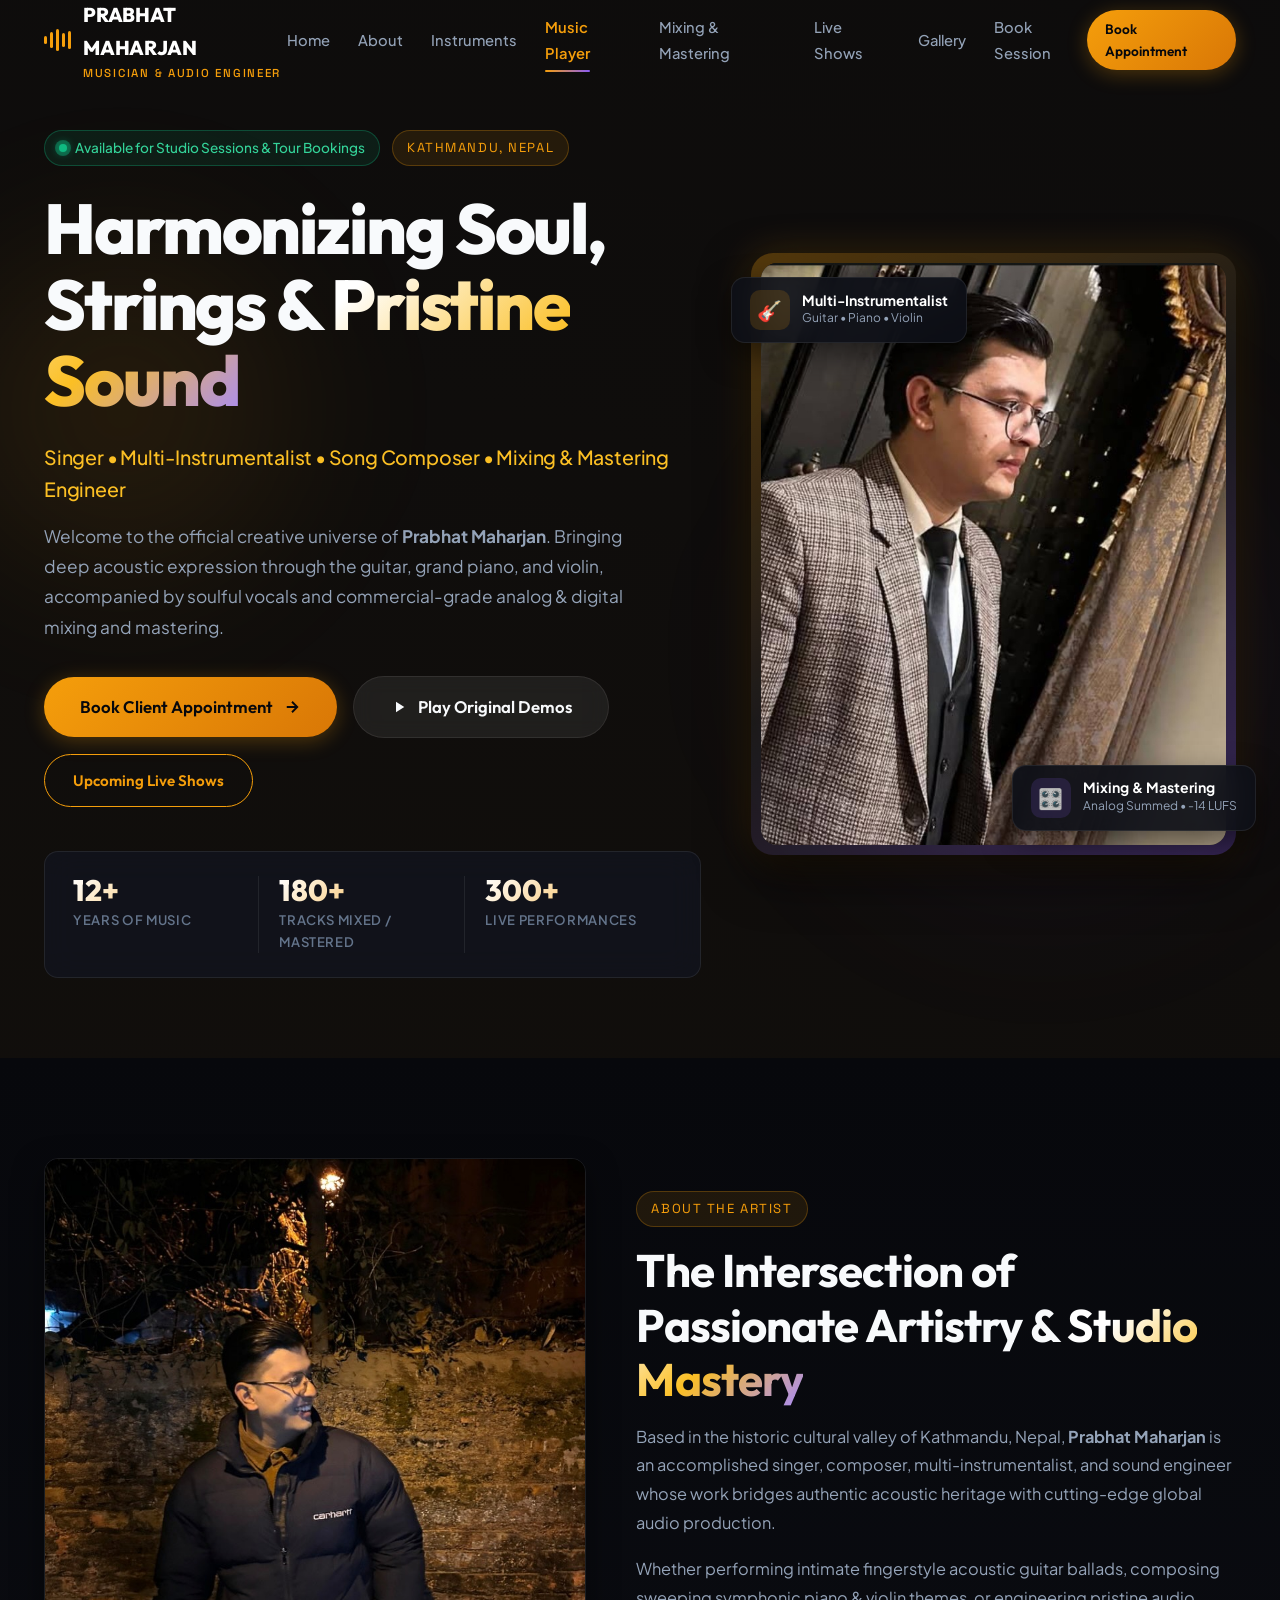
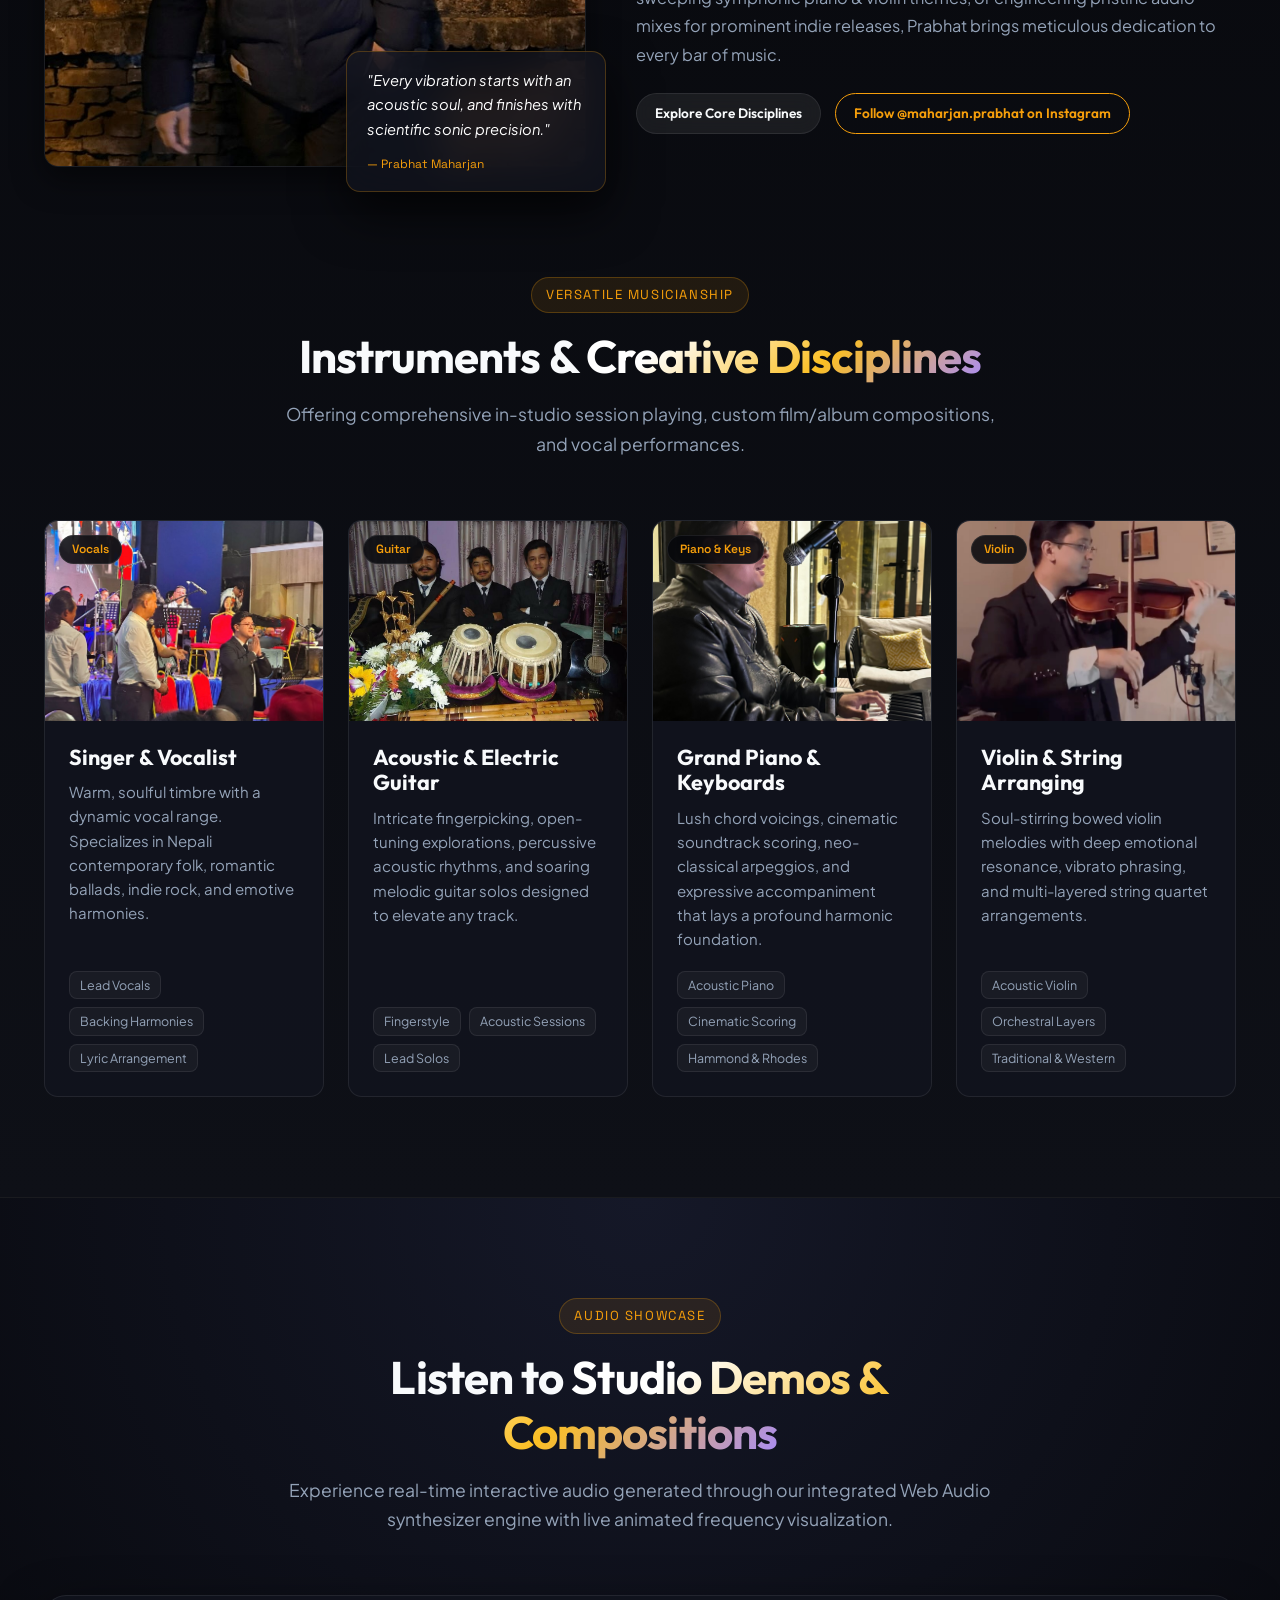
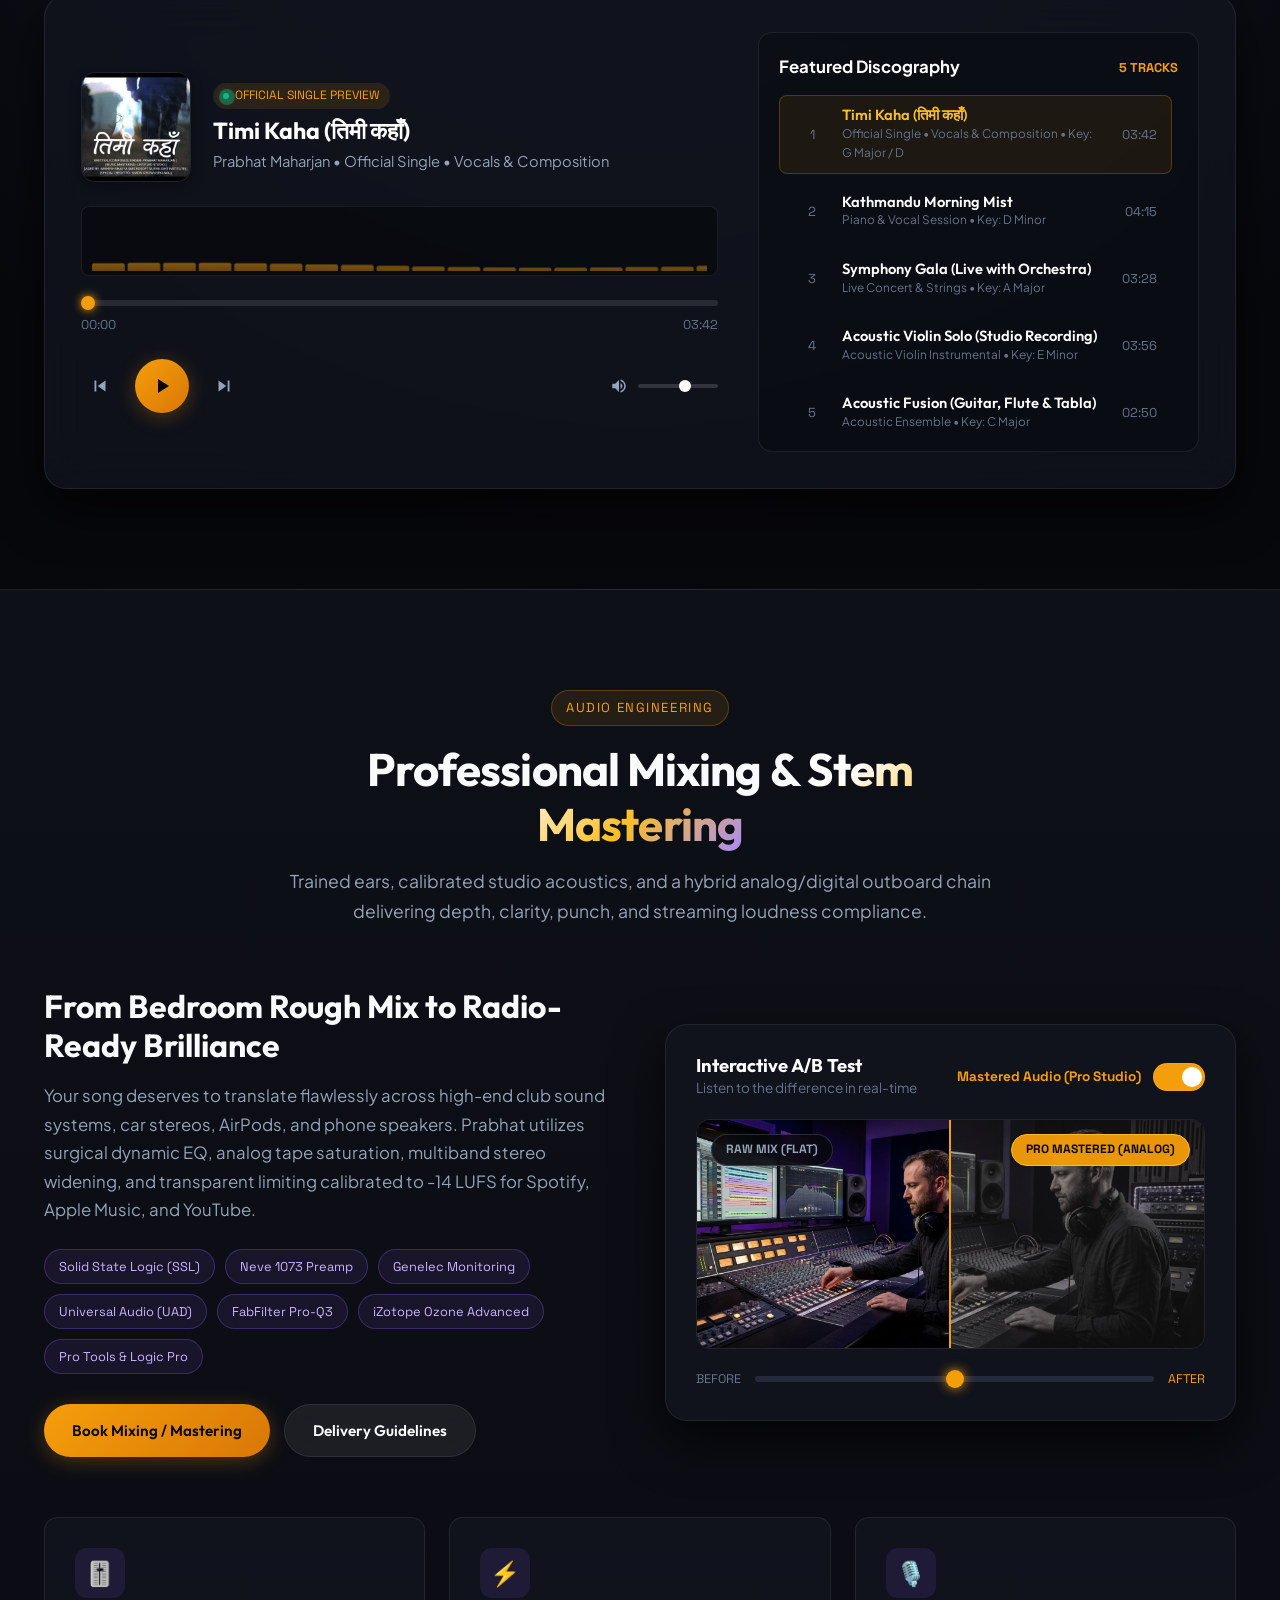
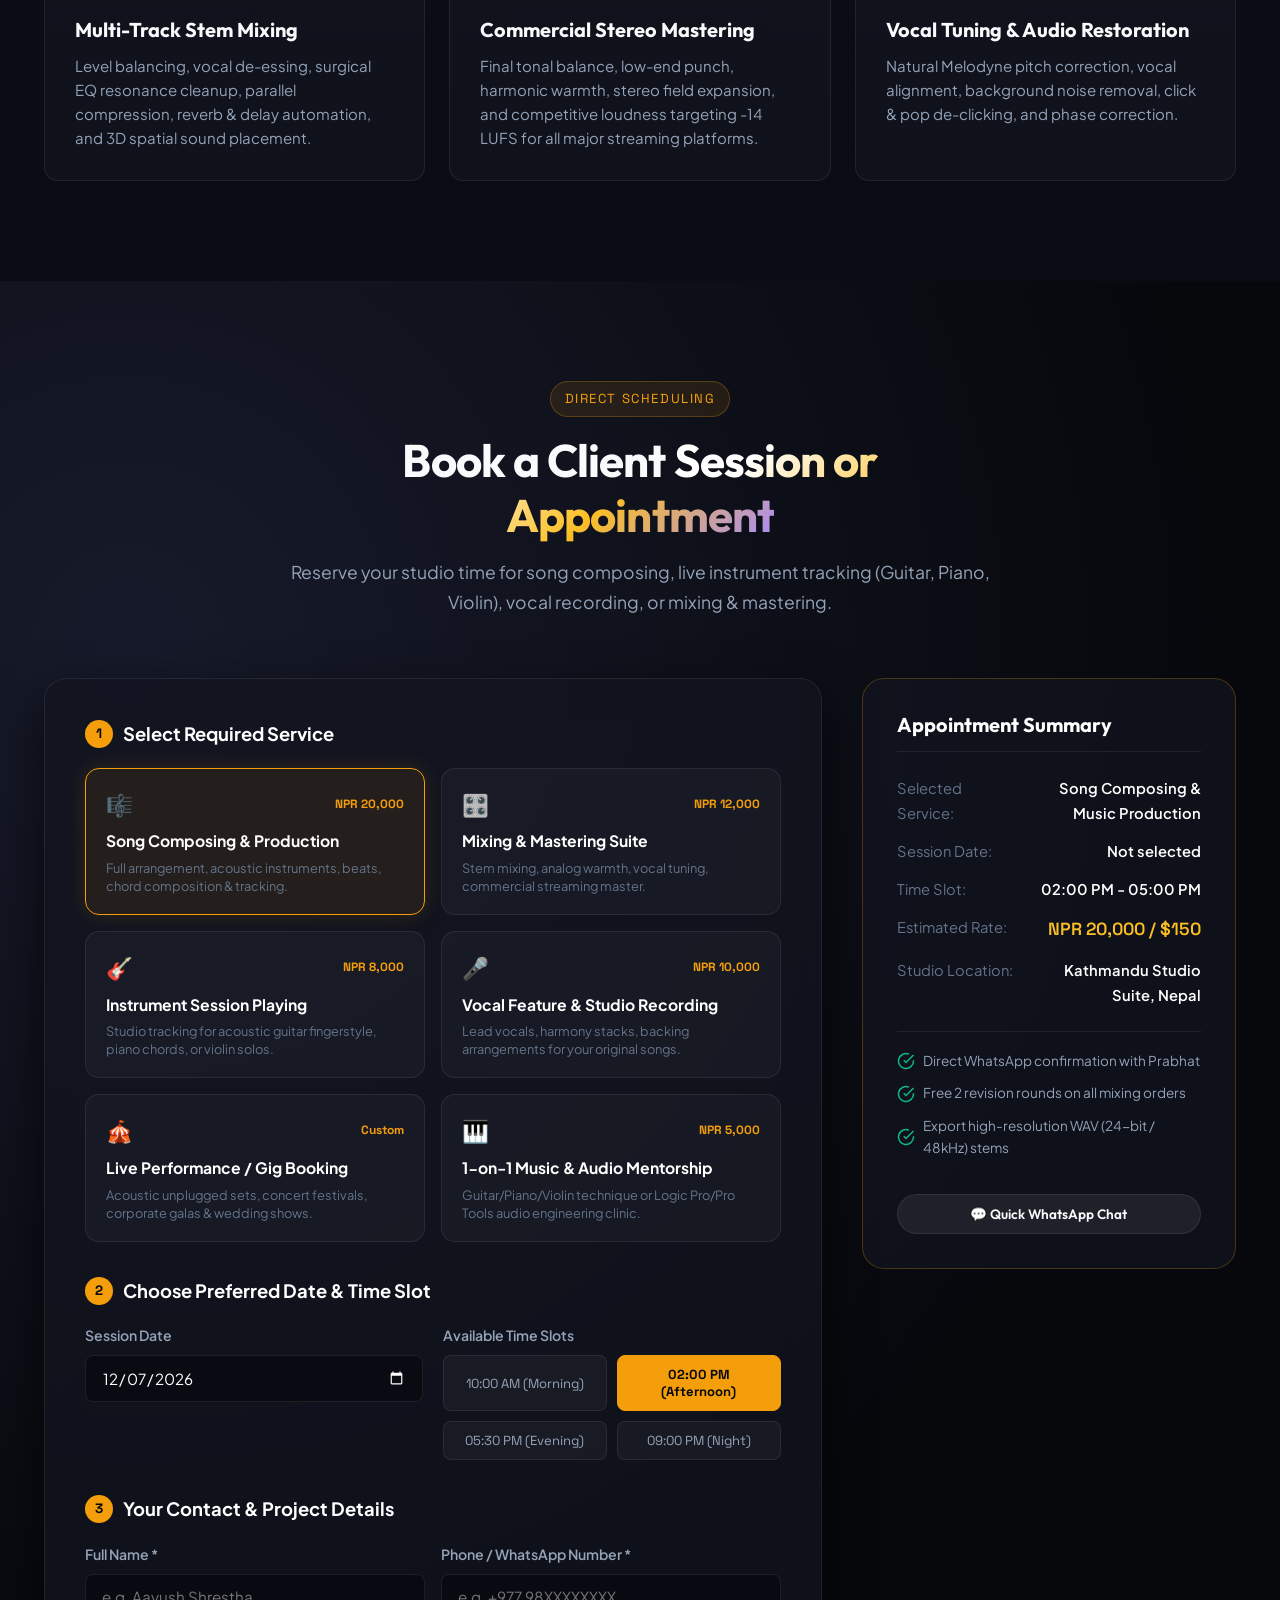
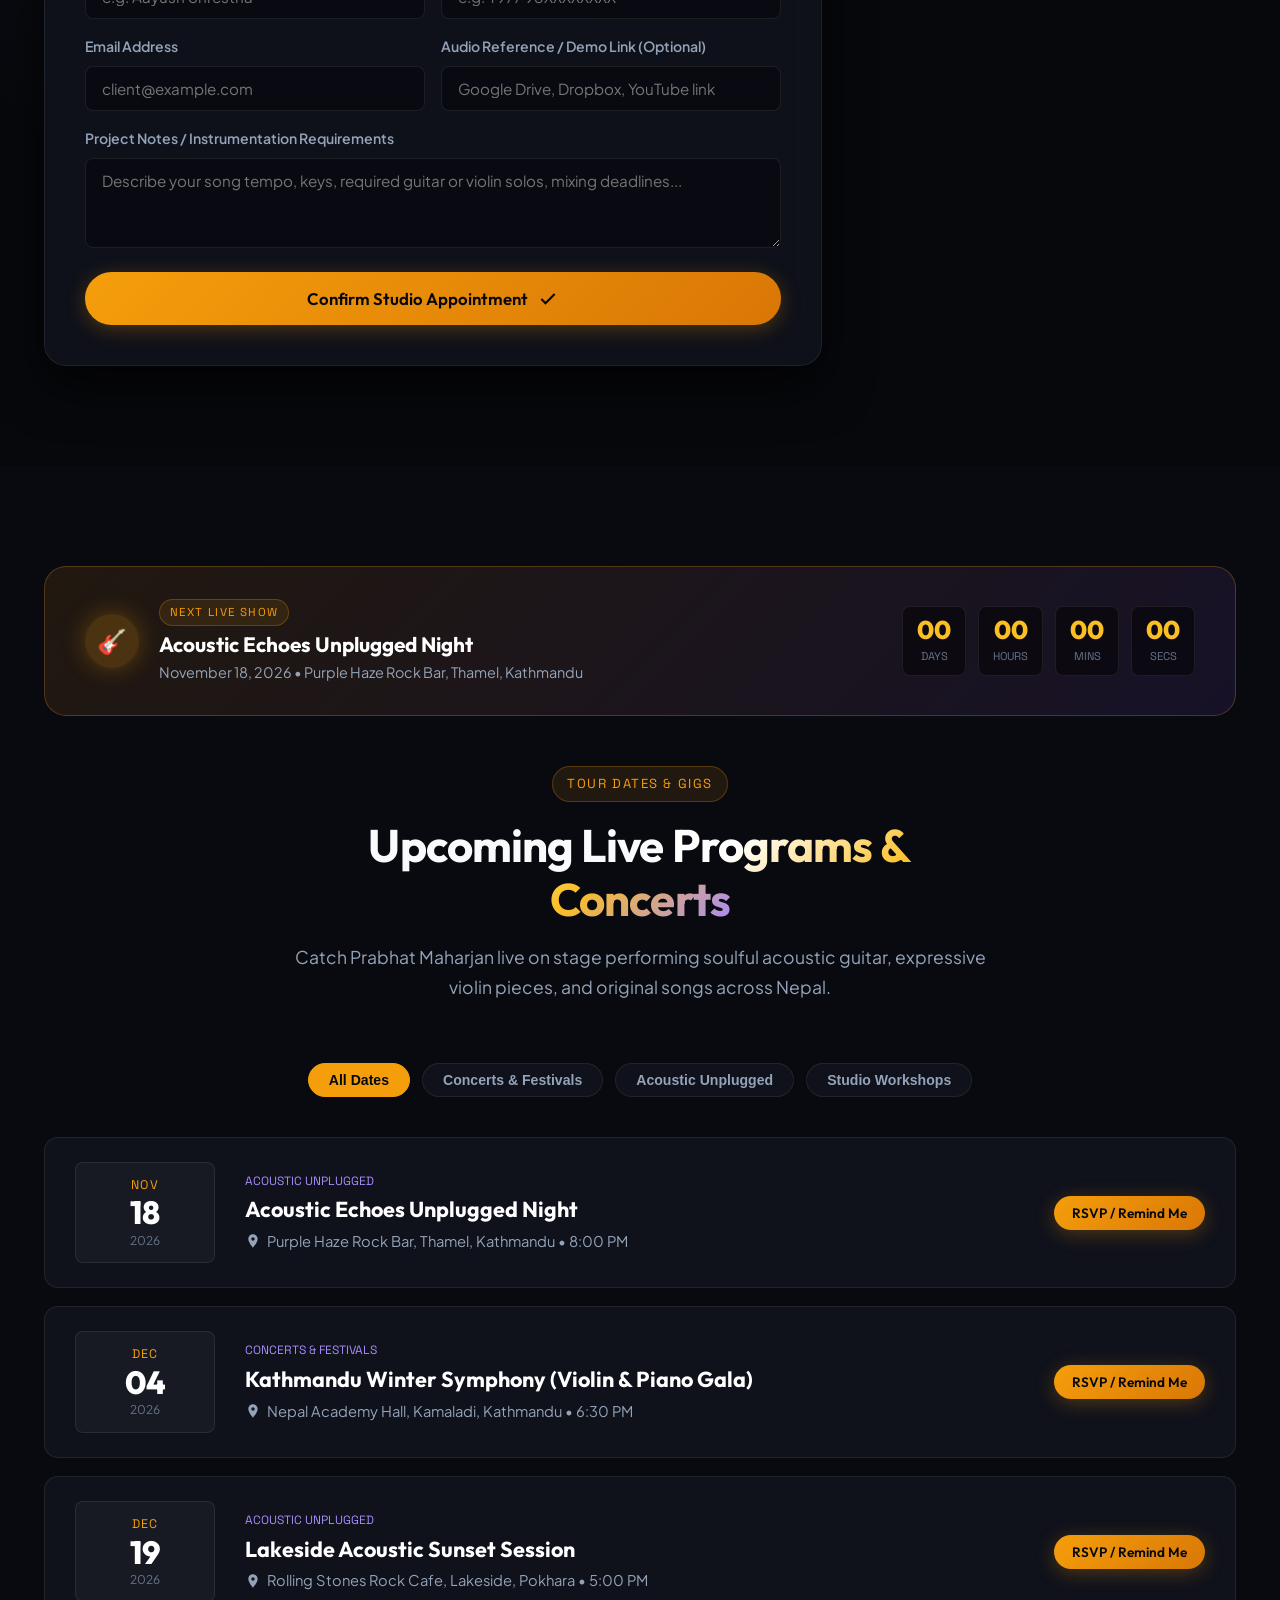
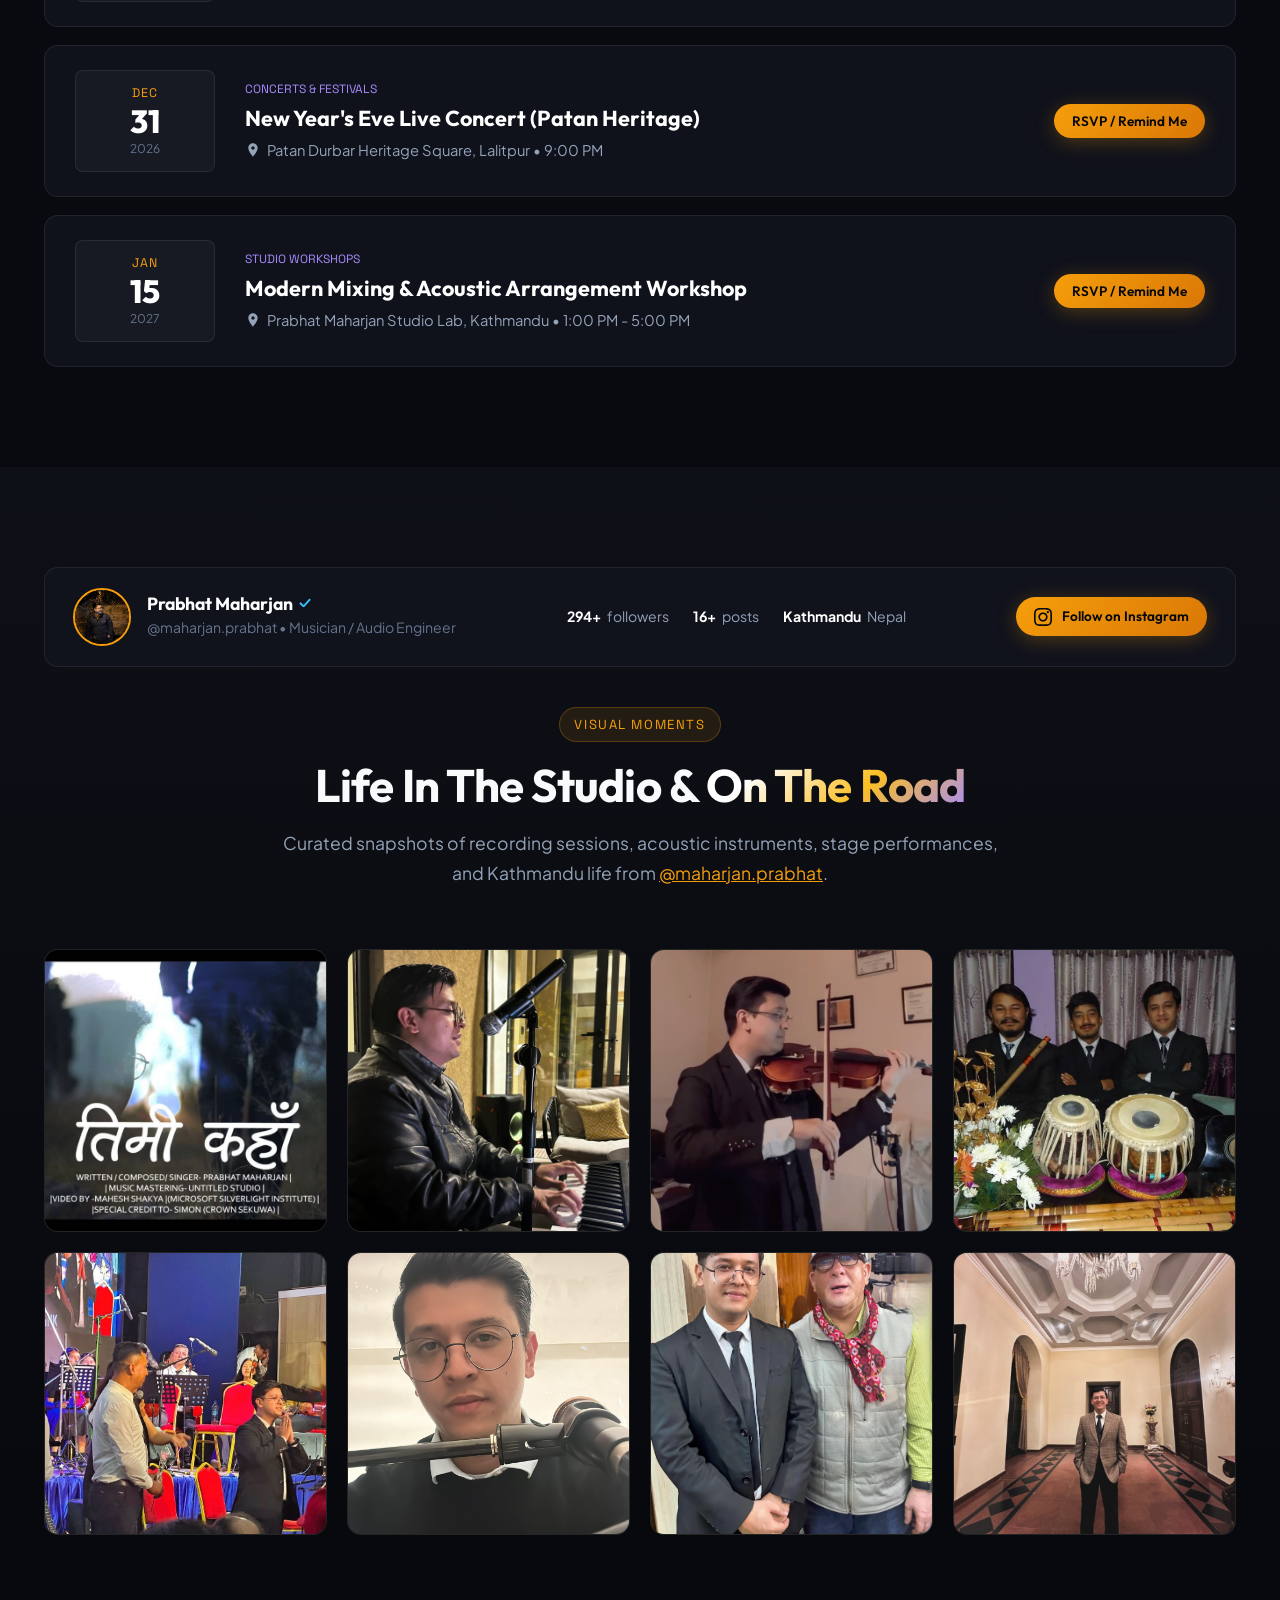
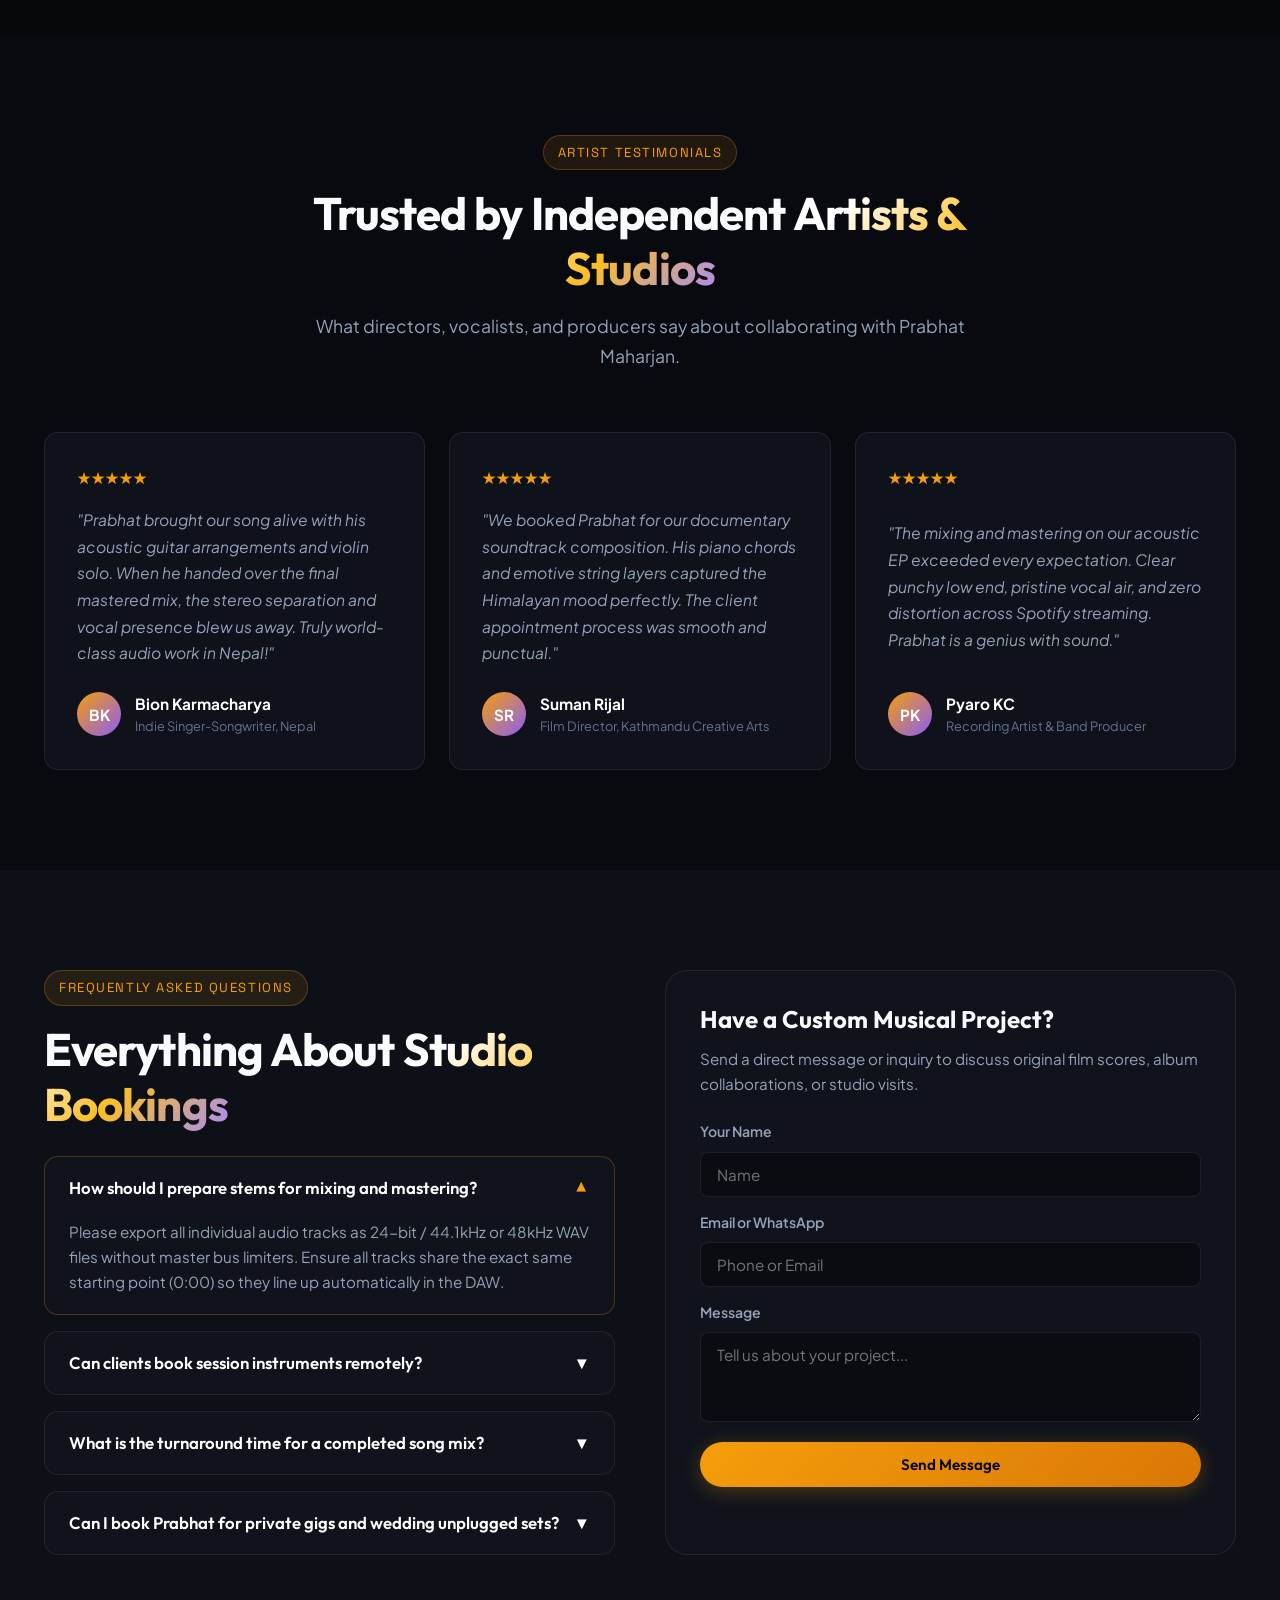
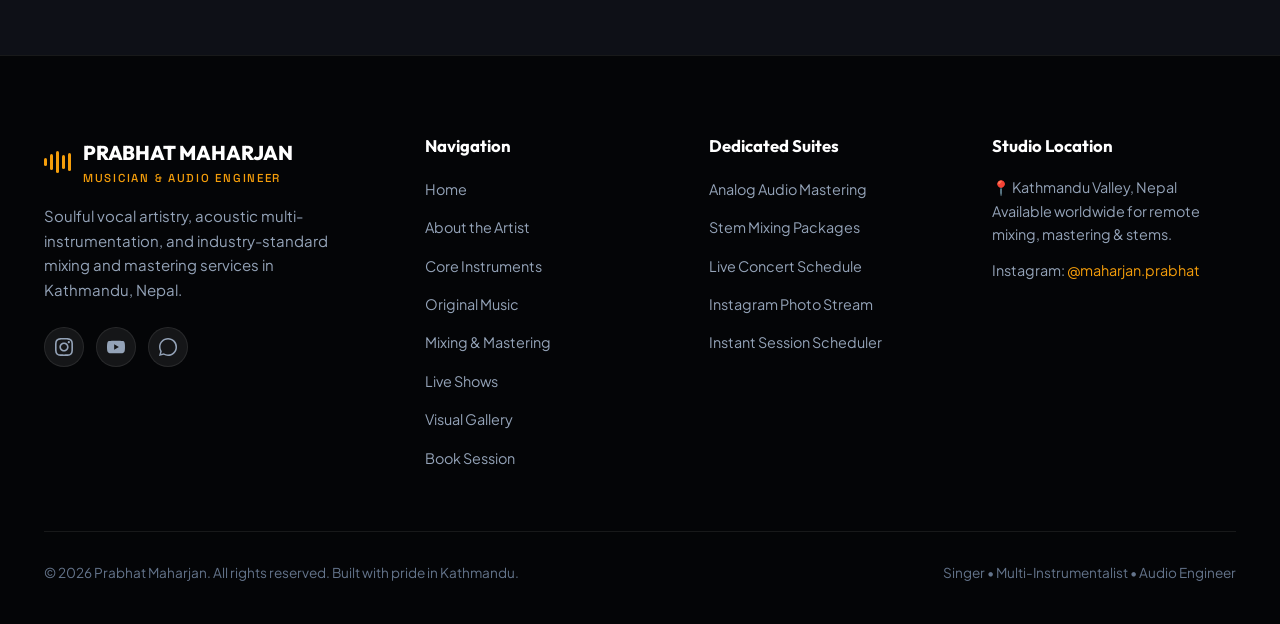
==== commit 63cf253c: "feat: refactor into multi-page architecture with dedicated pages for mixing, shows, gallery, and boo" ====
--- a/index.html
+++ b/index.html
@@ -37,19 +37,20 @@
 
       <!-- Desktop Nav -->
       <ul class="nav-links">
+        <li><a href="index.html" class="active" id="nav-home">Home</a></li>
         <li><a href="#about" id="nav-about">About</a></li>
         <li><a href="#talents" id="nav-talents">Instruments</a></li>
         <li><a href="#audio-player" id="nav-music">Music Player</a></li>
-        <li><a href="#mixing-mastering" id="nav-mixing">Mixing & Mastering</a></li>
-        <li><a href="#upcoming-shows" id="nav-shows">Live Shows</a></li>
-        <li><a href="#instagram-feed" id="nav-gallery">Gallery</a></li>
-        <li><a href="#booking" id="nav-appointment">Book Session</a></li>
+        <li><a href="mixing-mastering.html" id="nav-mixing">Mixing & Mastering</a></li>
+        <li><a href="shows.html" id="nav-shows">Live Shows</a></li>
+        <li><a href="gallery.html" id="nav-gallery">Gallery</a></li>
+        <li><a href="booking.html" id="nav-appointment">Book Session</a></li>
       </ul>
 
       <!-- Nav Actions -->
       <div class="nav-actions">
         <span class="nav-bookings-badge" id="my-bookings-counter">0 Sessions Booked</span>
-        <a href="#booking" class="btn btn-primary btn-sm" id="nav-cta-btn">Book Appointment</a>
+        <a href="booking.html" class="btn btn-primary btn-sm" id="nav-cta-btn">Book Appointment</a>
         <button class="nav-toggle" id="nav-toggle" aria-label="Toggle navigation menu" aria-expanded="false">
           <svg viewBox="0 0 24 24" width="28" height="28" stroke="currentColor" stroke-width="2" fill="none" stroke-linecap="round">
             <line x1="3" y1="12" x2="21" y2="12"></line>
@@ -64,18 +65,17 @@
   <!-- Mobile Drawer Menu -->
   <div class="mobile-menu" id="mobile-menu">
     <ul class="mobile-nav-links">
-      <li><a href="#hero" class="mobile-nav-link">Home</a></li>
+      <li><a href="index.html" class="mobile-nav-link active">Home</a></li>
       <li><a href="#about" class="mobile-nav-link">About Prabhat</a></li>
       <li><a href="#talents" class="mobile-nav-link">Instruments (Guitar, Piano, Violin)</a></li>
       <li><a href="#audio-player" class="mobile-nav-link">Listen to Music</a></li>
-      <li><a href="#mixing-mastering" class="mobile-nav-link">Mixing & Mastering Suite</a></li>
-      <li><a href="#upcoming-shows" class="mobile-nav-link">Live Shows & Concerts</a></li>
-      <li><a href="#instagram-feed" class="mobile-nav-link">Instagram & Gallery</a></li>
-      <li><a href="#booking" class="mobile-nav-link">Book Appointment</a></li>
-      <li><a href="#faq" class="mobile-nav-link">FAQ & Inquiries</a></li>
+      <li><a href="mixing-mastering.html" class="mobile-nav-link">Mixing & Mastering Suite</a></li>
+      <li><a href="shows.html" class="mobile-nav-link">Live Shows & Concerts</a></li>
+      <li><a href="gallery.html" class="mobile-nav-link">Instagram & Gallery</a></li>
+      <li><a href="booking.html" class="mobile-nav-link">Book Appointment</a></li>
     </ul>
     <div style="margin-top: auto; display: flex; flex-direction: column; gap: 12px;">
-      <a href="#booking" class="btn btn-primary" style="width: 100%;">Book a Studio Session</a>
+      <a href="booking.html" class="btn btn-primary" style="width: 100%;">Book a Studio Session</a>
       <a href="https://www.instagram.com/maharjan.prabhat/" target="_blank" rel="noopener" class="btn btn-secondary" style="width: 100%;">Follow @maharjan.prabhat</a>
     </div>
   </div>
@@ -1214,23 +1214,26 @@
         <div>
           <h4 class="footer-col-title">Navigation</h4>
           <ul class="footer-links-list">
+            <li><a href="index.html">Home</a></li>
             <li><a href="#about">About the Artist</a></li>
             <li><a href="#talents">Core Instruments</a></li>
             <li><a href="#audio-player">Original Music</a></li>
-            <li><a href="#mixing-mastering">Audio Mixing & Mastering</a></li>
-            <li><a href="#upcoming-shows">Tour Dates & Gigs</a></li>
+            <li><a href="mixing-mastering.html">Mixing & Mastering</a></li>
+            <li><a href="shows.html">Live Shows</a></li>
+            <li><a href="gallery.html">Visual Gallery</a></li>
+            <li><a href="booking.html">Book Session</a></li>
           </ul>
         </div>
 
         <!-- Services Col -->
         <div>
-          <h4 class="footer-col-title">Services</h4>
+          <h4 class="footer-col-title">Dedicated Suites</h4>
           <ul class="footer-links-list">
-            <li><a href="#booking">Song Composing</a></li>
-            <li><a href="#booking">Guitar Session Tracking</a></li>
-            <li><a href="#booking">Grand Piano & Keys</a></li>
-            <li><a href="#booking">Violin Recording</a></li>
-            <li><a href="#booking">Stem Audio Mastering</a></li>
+            <li><a href="mixing-mastering.html">Analog Audio Mastering</a></li>
+            <li><a href="mixing-mastering.html#packages">Stem Mixing Packages</a></li>
+            <li><a href="shows.html">Live Concert Schedule</a></li>
+            <li><a href="gallery.html">Instagram Photo Stream</a></li>
+            <li><a href="booking.html">Instant Session Scheduler</a></li>
           </ul>
         </div>
 
--- a/css/style.css
+++ b/css/style.css
@@ -2651,3 +2651,267 @@
     grid-template-columns: 1fr;
   }
 }
+
+/* ==========================================================================
+   INNER PAGE HERO BANNER & COMPONENTS
+   ========================================================================== */
+.page-banner {
+  padding: 130px 0 50px;
+  position: relative;
+  overflow: hidden;
+  background: radial-gradient(circle at 50% 10%, rgba(245, 158, 11, 0.1) 0%, rgba(139, 92, 246, 0.05) 40%, transparent 70%);
+  border-bottom: 1px solid var(--border-subtle);
+  text-align: center;
+}
+
+.page-banner-glow {
+  position: absolute;
+  top: 0;
+  left: 50%;
+  transform: translateX(-50%);
+  width: 600px;
+  height: 250px;
+  background: radial-gradient(circle, rgba(245, 158, 11, 0.15) 0%, transparent 70%);
+  filter: blur(60px);
+  pointer-events: none;
+}
+
+.page-banner-content {
+  max-width: 800px;
+  margin: 0 auto;
+  position: relative;
+  z-index: 2;
+}
+
+.page-breadcrumbs {
+  display: inline-flex;
+  align-items: center;
+  gap: 8px;
+  font-size: 0.85rem;
+  color: var(--text-muted);
+  margin-bottom: 16px;
+  background: rgba(255, 255, 255, 0.04);
+  padding: 6px 14px;
+  border-radius: var(--radius-full);
+  border: 1px solid var(--border-subtle);
+}
+
+.page-breadcrumbs a {
+  color: var(--accent-gold);
+  text-decoration: none;
+  transition: opacity 0.2s ease;
+}
+
+.page-breadcrumbs a:hover {
+  text-decoration: underline;
+  opacity: 0.85;
+}
+
+.page-banner-title {
+  font-size: clamp(2.2rem, 4vw, 3.4rem);
+  font-weight: 800;
+  letter-spacing: -0.02em;
+  margin-bottom: 14px;
+  line-height: 1.15;
+}
+
+.page-banner-desc {
+  font-size: 1.1rem;
+  color: var(--text-secondary);
+  line-height: 1.6;
+}
+
+/* Active Nav Link */
+.nav-links a.active,
+.mobile-nav-link.active {
+  color: var(--accent-gold) !important;
+  font-weight: 600;
+  position: relative;
+}
+
+.nav-links a.active::after {
+  content: '';
+  position: absolute;
+  bottom: -4px;
+  left: 0;
+  width: 100%;
+  height: 2px;
+  background: linear-gradient(90deg, var(--accent-gold), var(--accent-violet));
+  border-radius: 2px;
+}
+
+/* Packages Grid for Mixing & Mastering */
+.packages-grid {
+  display: grid;
+  grid-template-columns: repeat(auto-fit, minmax(280px, 1fr));
+  gap: 24px;
+  margin-top: 40px;
+}
+
+.package-card {
+  background: var(--bg-card);
+  border: 1px solid var(--border-subtle);
+  border-radius: var(--radius-lg);
+  padding: 32px 24px;
+  display: flex;
+  flex-direction: column;
+  transition: transform 0.3s ease, border-color 0.3s ease, box-shadow 0.3s ease;
+  position: relative;
+}
+
+.package-card:hover {
+  transform: translateY(-5px);
+  border-color: rgba(245, 158, 11, 0.4);
+  box-shadow: var(--shadow-lg), 0 0 30px rgba(245, 158, 11, 0.1);
+}
+
+.package-card.featured {
+  border-color: var(--accent-gold);
+  background: linear-gradient(180deg, rgba(245, 158, 11, 0.06) 0%, var(--bg-card) 40%);
+}
+
+.package-badge {
+  position: absolute;
+  top: -12px;
+  right: 20px;
+  background: linear-gradient(135deg, var(--accent-gold), #d97706);
+  color: #000;
+  font-size: 0.72rem;
+  font-weight: 700;
+  text-transform: uppercase;
+  letter-spacing: 0.05em;
+  padding: 4px 12px;
+  border-radius: var(--radius-full);
+}
+
+.package-title {
+  font-size: 1.35rem;
+  font-weight: 700;
+  margin-bottom: 8px;
+}
+
+.package-desc {
+  font-size: 0.9rem;
+  color: var(--text-muted);
+  margin-bottom: 20px;
+  min-height: 40px;
+}
+
+.package-price {
+  font-size: 2.2rem;
+  font-weight: 800;
+  color: var(--accent-gold);
+  margin-bottom: 24px;
+  display: flex;
+  align-items: baseline;
+  gap: 6px;
+}
+
+.package-price span {
+  font-size: 0.9rem;
+  font-weight: 400;
+  color: var(--text-muted);
+}
+
+.package-features {
+  list-style: none;
+  padding: 0;
+  margin: 0 0 30px 0;
+  display: flex;
+  flex-direction: column;
+  gap: 12px;
+  font-size: 0.92rem;
+  color: var(--text-secondary);
+}
+
+.package-features li {
+  display: flex;
+  align-items: center;
+  gap: 10px;
+}
+
+.package-features li svg {
+  flex-shrink: 0;
+  color: var(--accent-gold);
+}
+
+/* Submission Guidelines Checklist */
+.guidelines-box {
+  background: var(--bg-surface);
+  border: 1px solid var(--border-subtle);
+  border-radius: var(--radius-lg);
+  padding: 32px;
+  margin-top: 40px;
+}
+
+.guidelines-list {
+  display: grid;
+  grid-template-columns: repeat(auto-fit, minmax(250px, 1fr));
+  gap: 20px;
+  margin-top: 24px;
+}
+
+.guideline-item {
+  display: flex;
+  gap: 14px;
+}
+
+.guideline-num {
+  width: 32px;
+  height: 32px;
+  border-radius: var(--radius-full);
+  background: rgba(245, 158, 11, 0.15);
+  color: var(--accent-gold);
+  display: flex;
+  align-items: center;
+  justify-content: center;
+  font-weight: 700;
+  font-size: 0.9rem;
+  flex-shrink: 0;
+}
+
+.guideline-text h4 {
+  font-size: 1rem;
+  margin-bottom: 4px;
+}
+
+.guideline-text p {
+  font-size: 0.85rem;
+  color: var(--text-muted);
+  line-height: 1.5;
+}
+
+/* Category Filter Tabs */
+.filter-tabs {
+  display: flex;
+  justify-content: center;
+  gap: 10px;
+  flex-wrap: wrap;
+  margin-bottom: 36px;
+}
+
+.filter-btn {
+  background: var(--bg-card);
+  border: 1px solid var(--border-subtle);
+  color: var(--text-secondary);
+  padding: 8px 20px;
+  border-radius: var(--radius-full);
+  font-size: 0.9rem;
+  font-weight: 500;
+  cursor: pointer;
+  transition: all 0.25s ease;
+}
+
+.filter-btn:hover {
+  background: rgba(255, 255, 255, 0.08);
+  color: var(--text-primary);
+  border-color: rgba(245, 158, 11, 0.3);
+}
+
+.filter-btn.active {
+  background: var(--accent-gold);
+  color: #000;
+  border-color: var(--accent-gold);
+  font-weight: 600;
+}
+
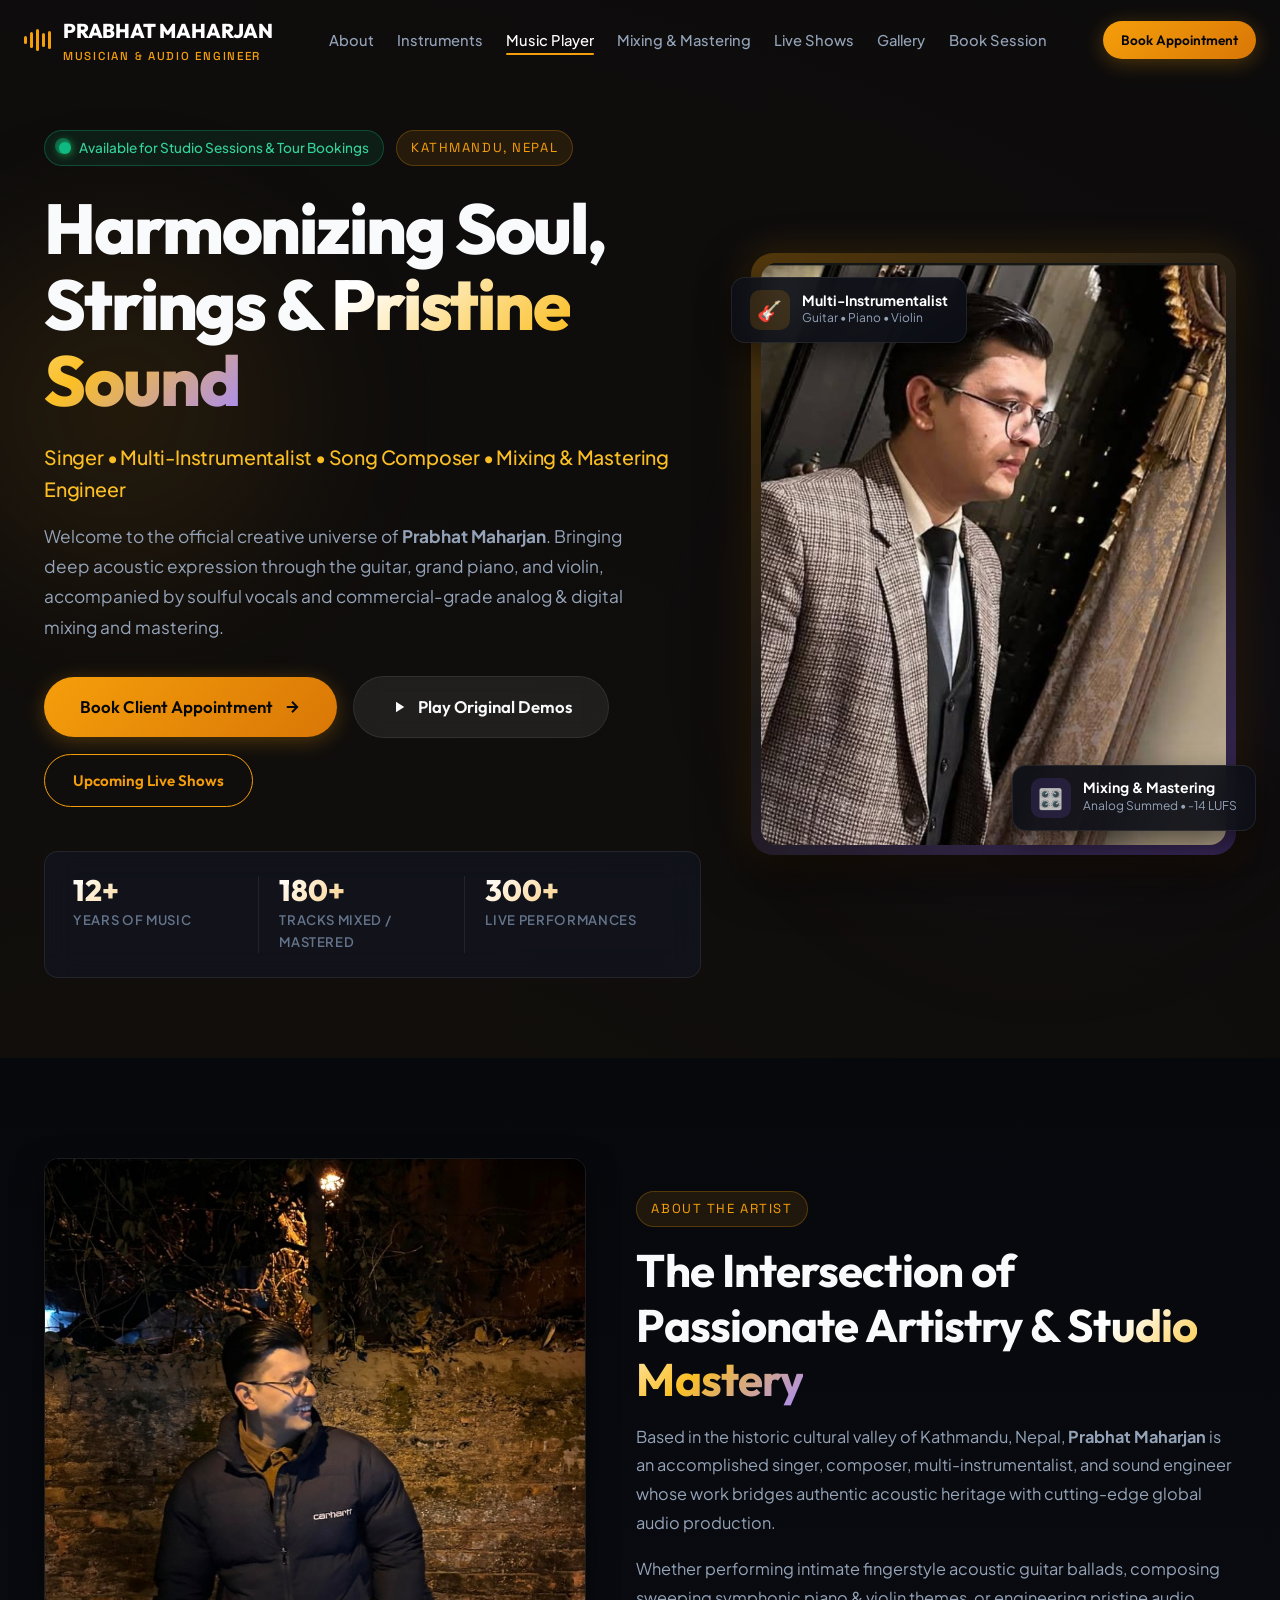
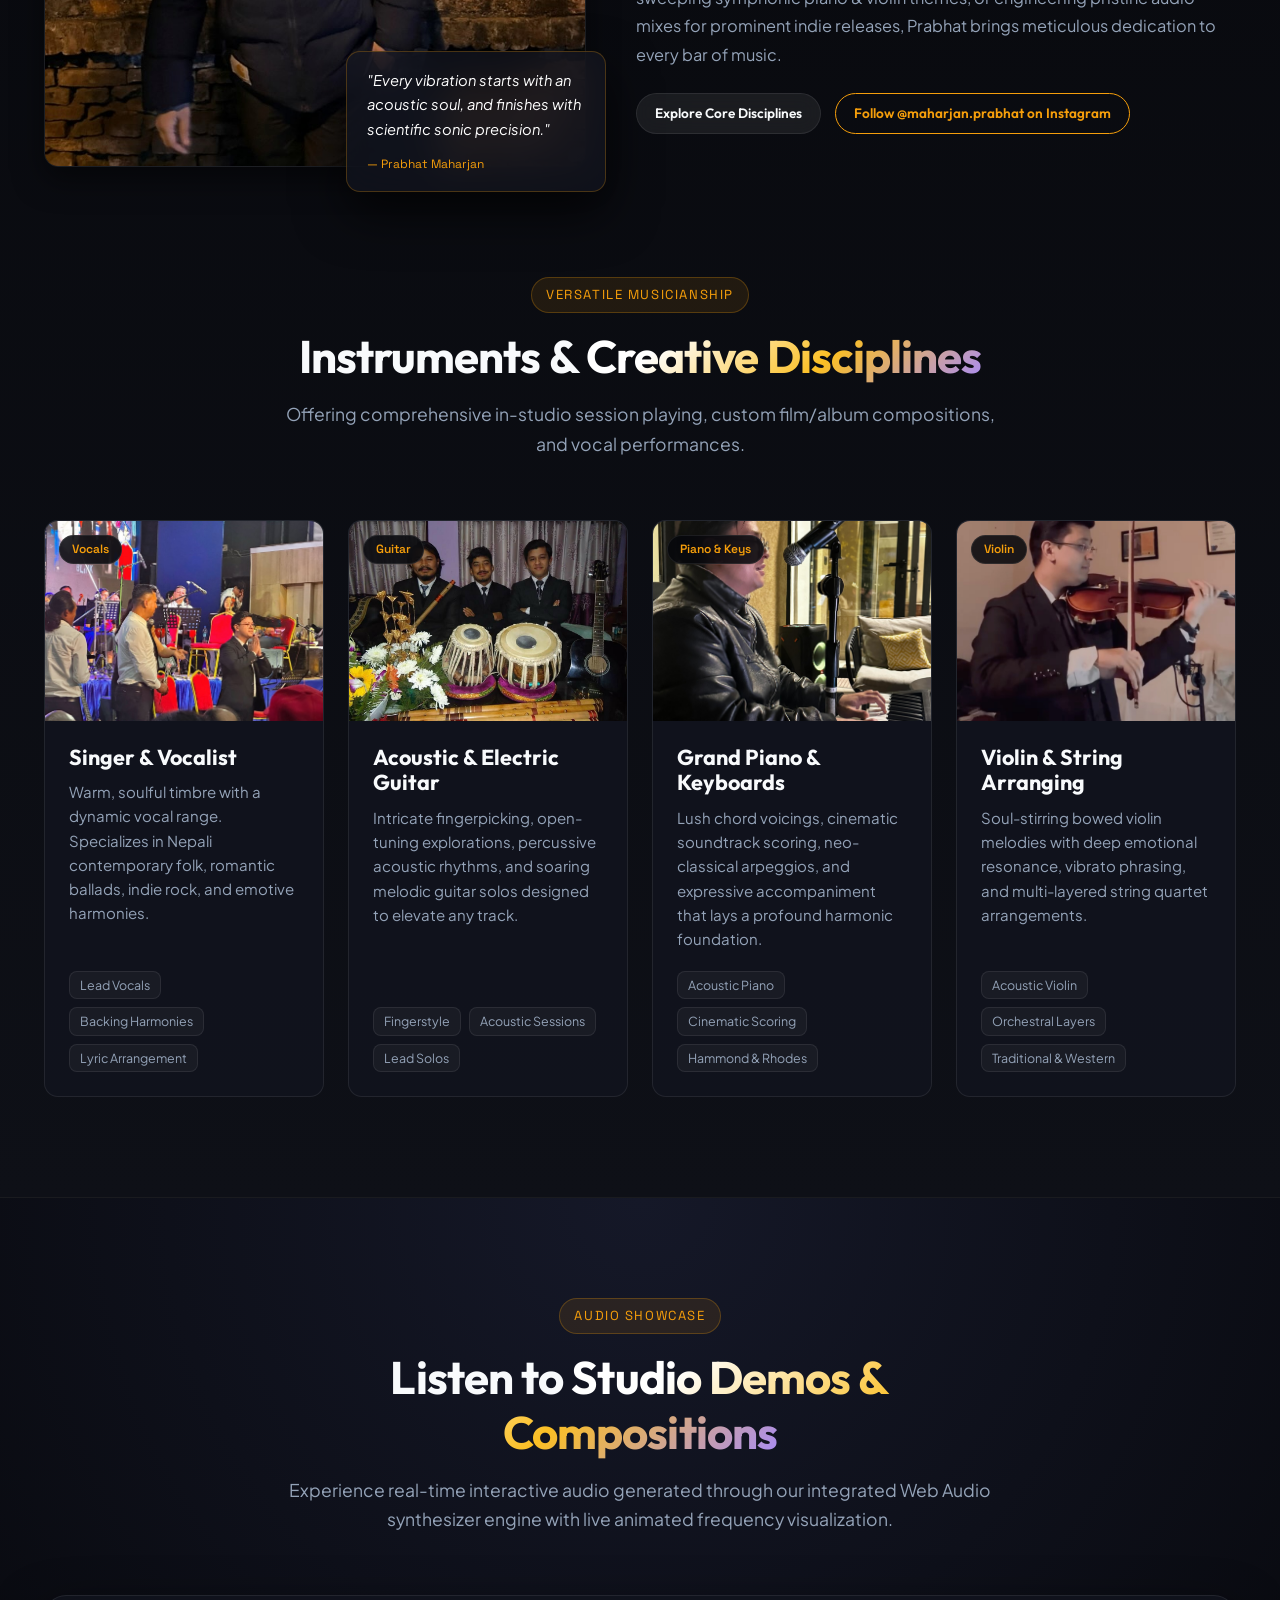
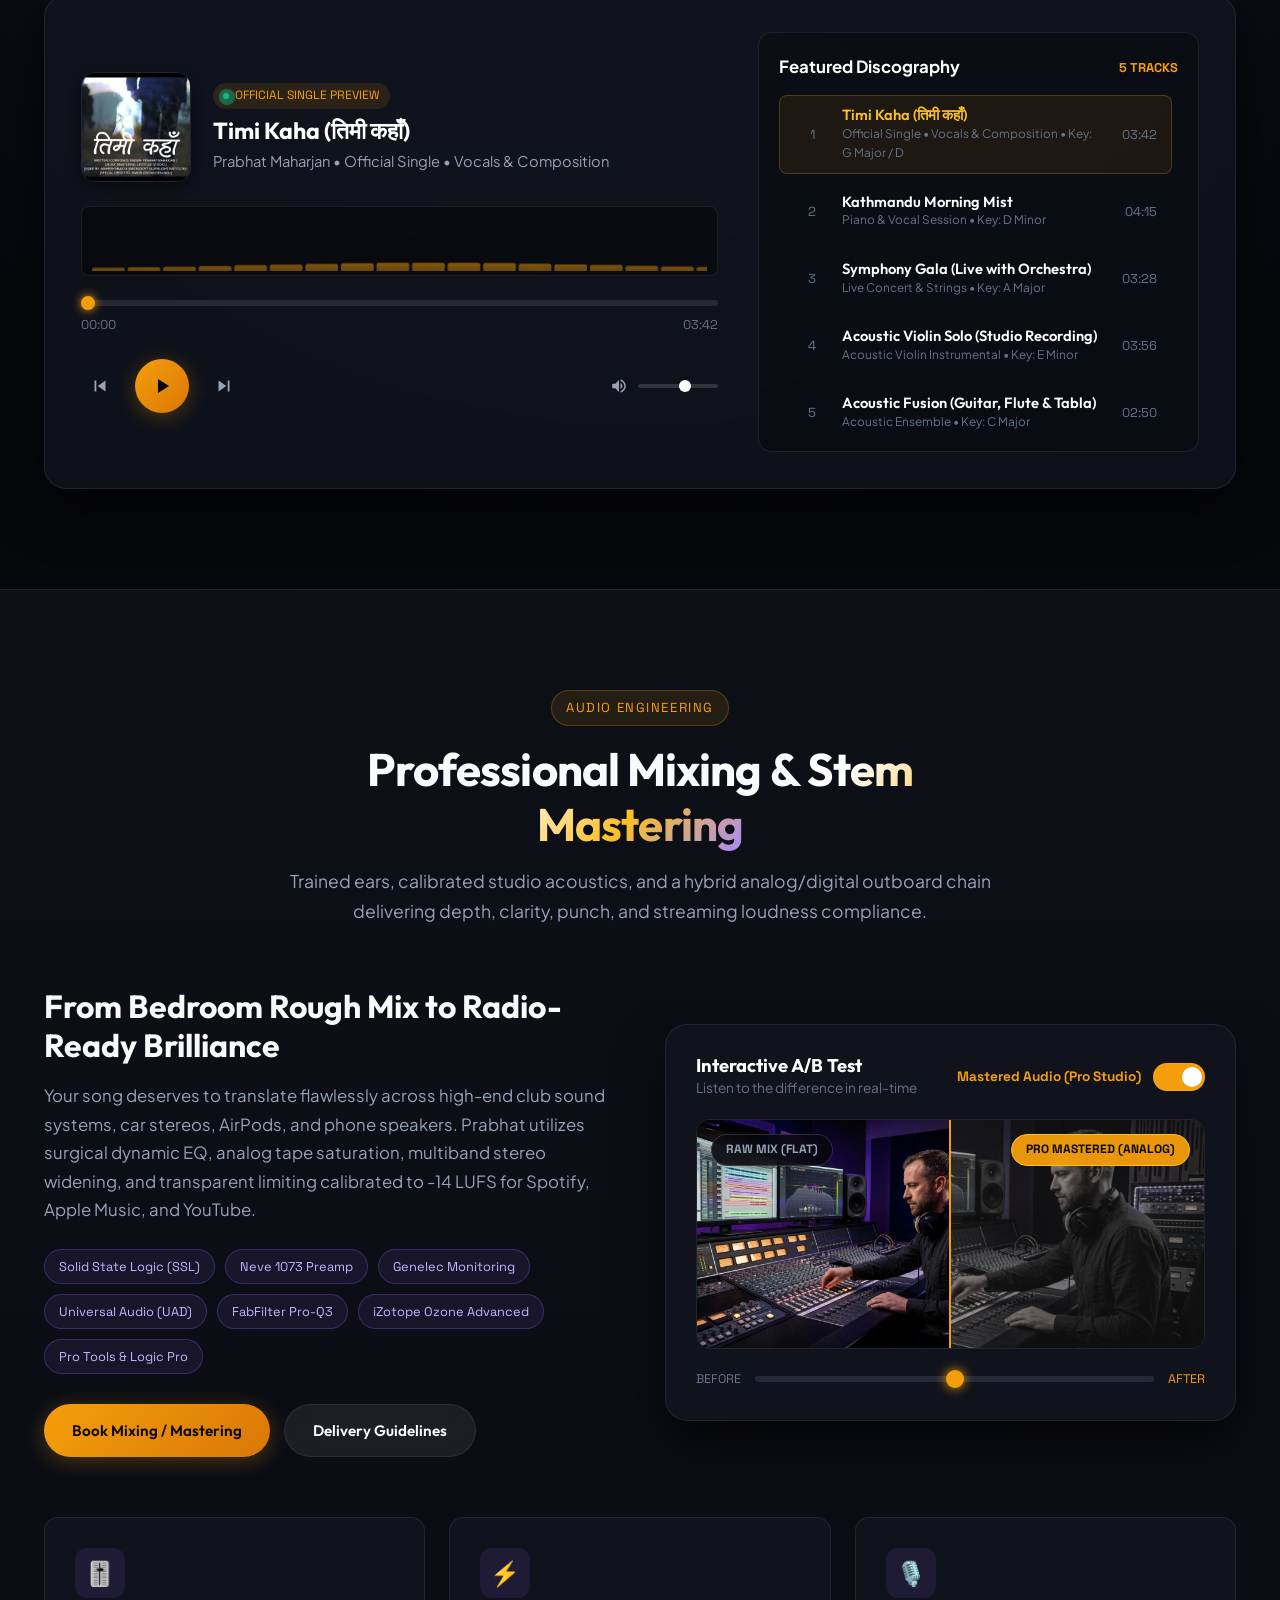
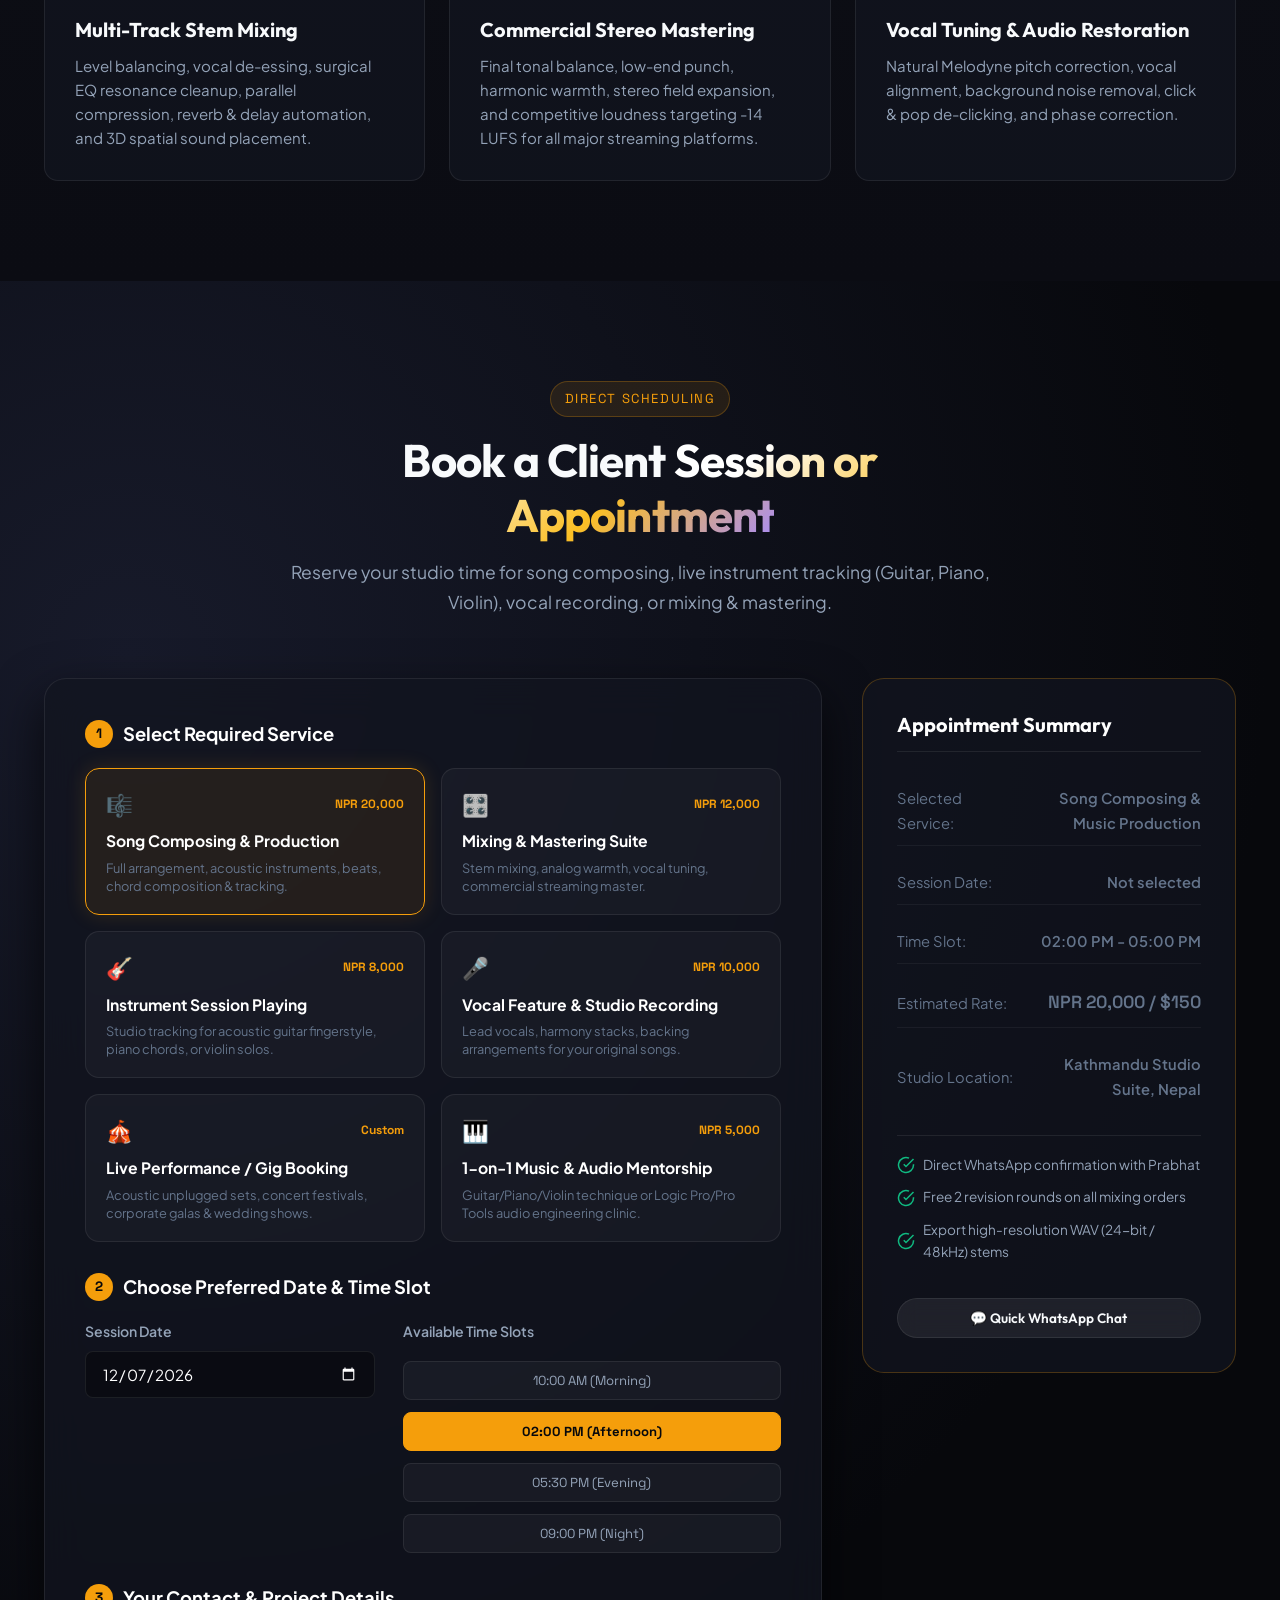
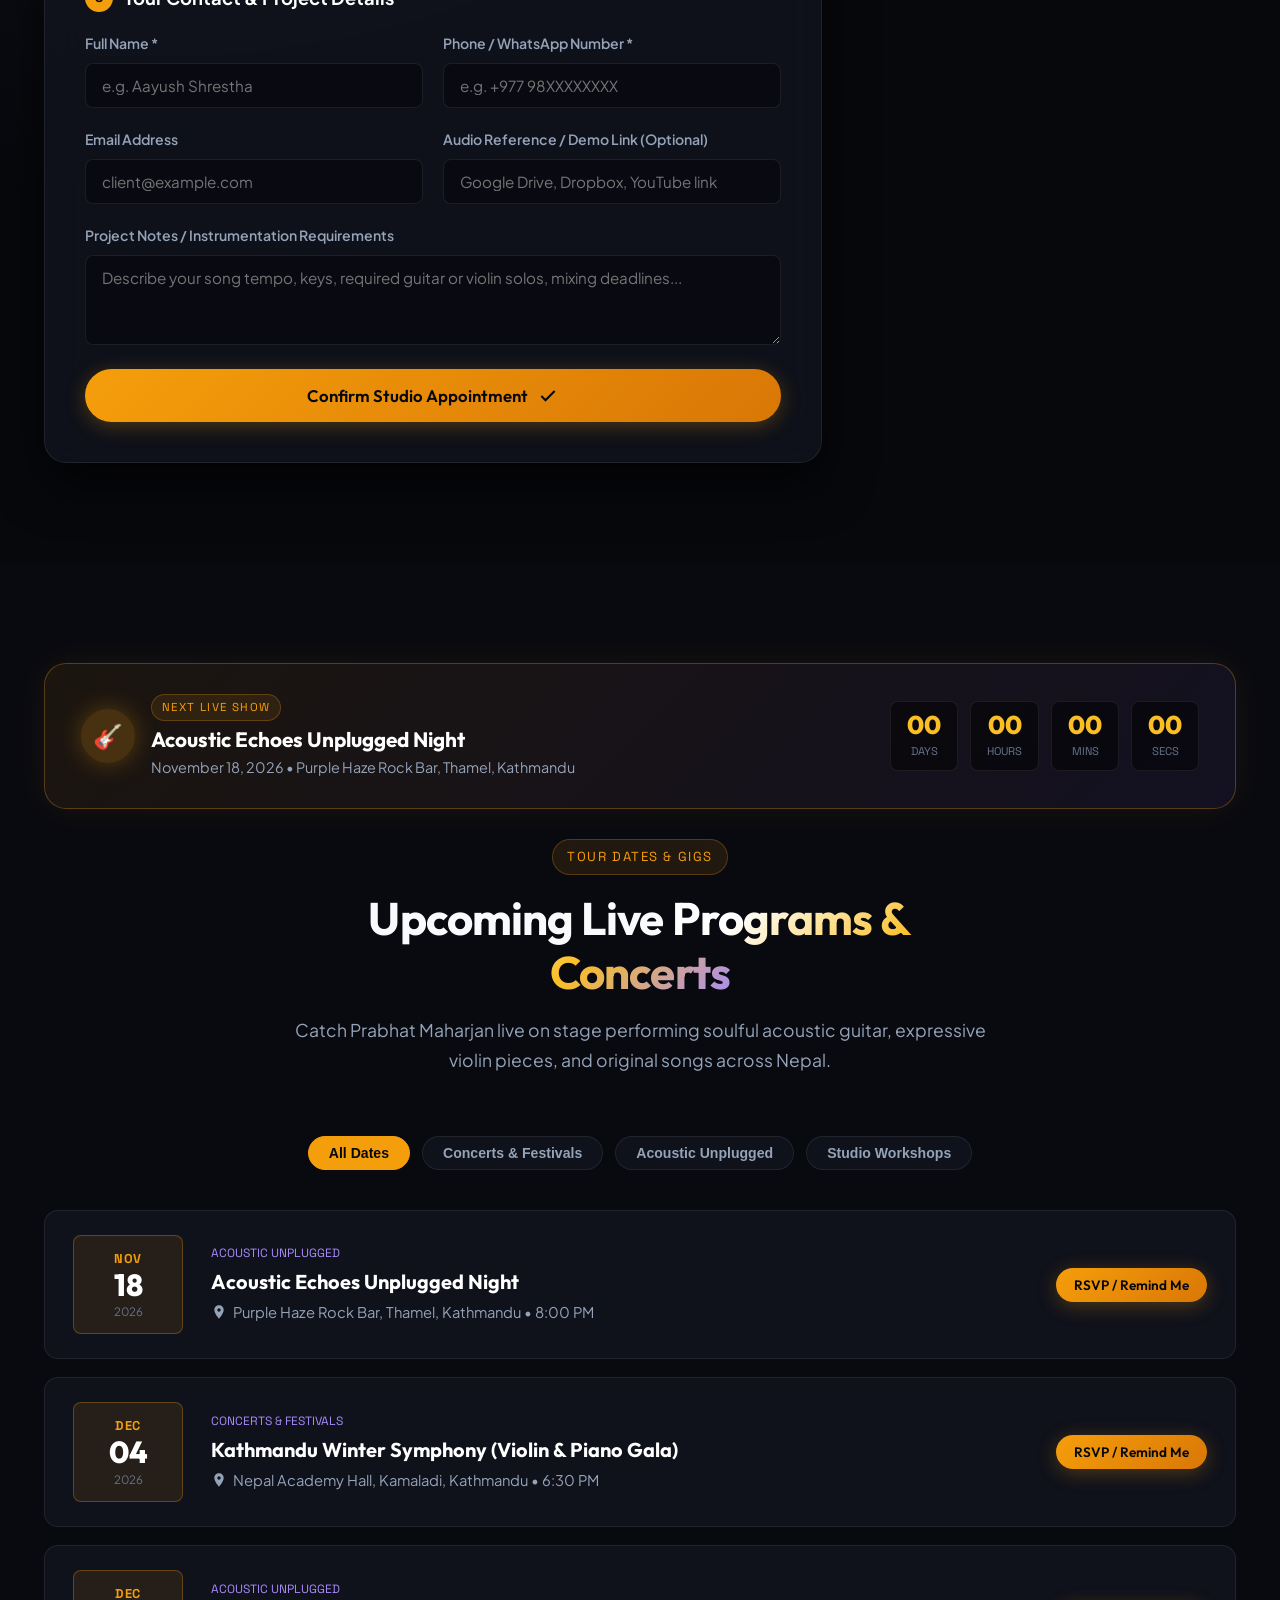
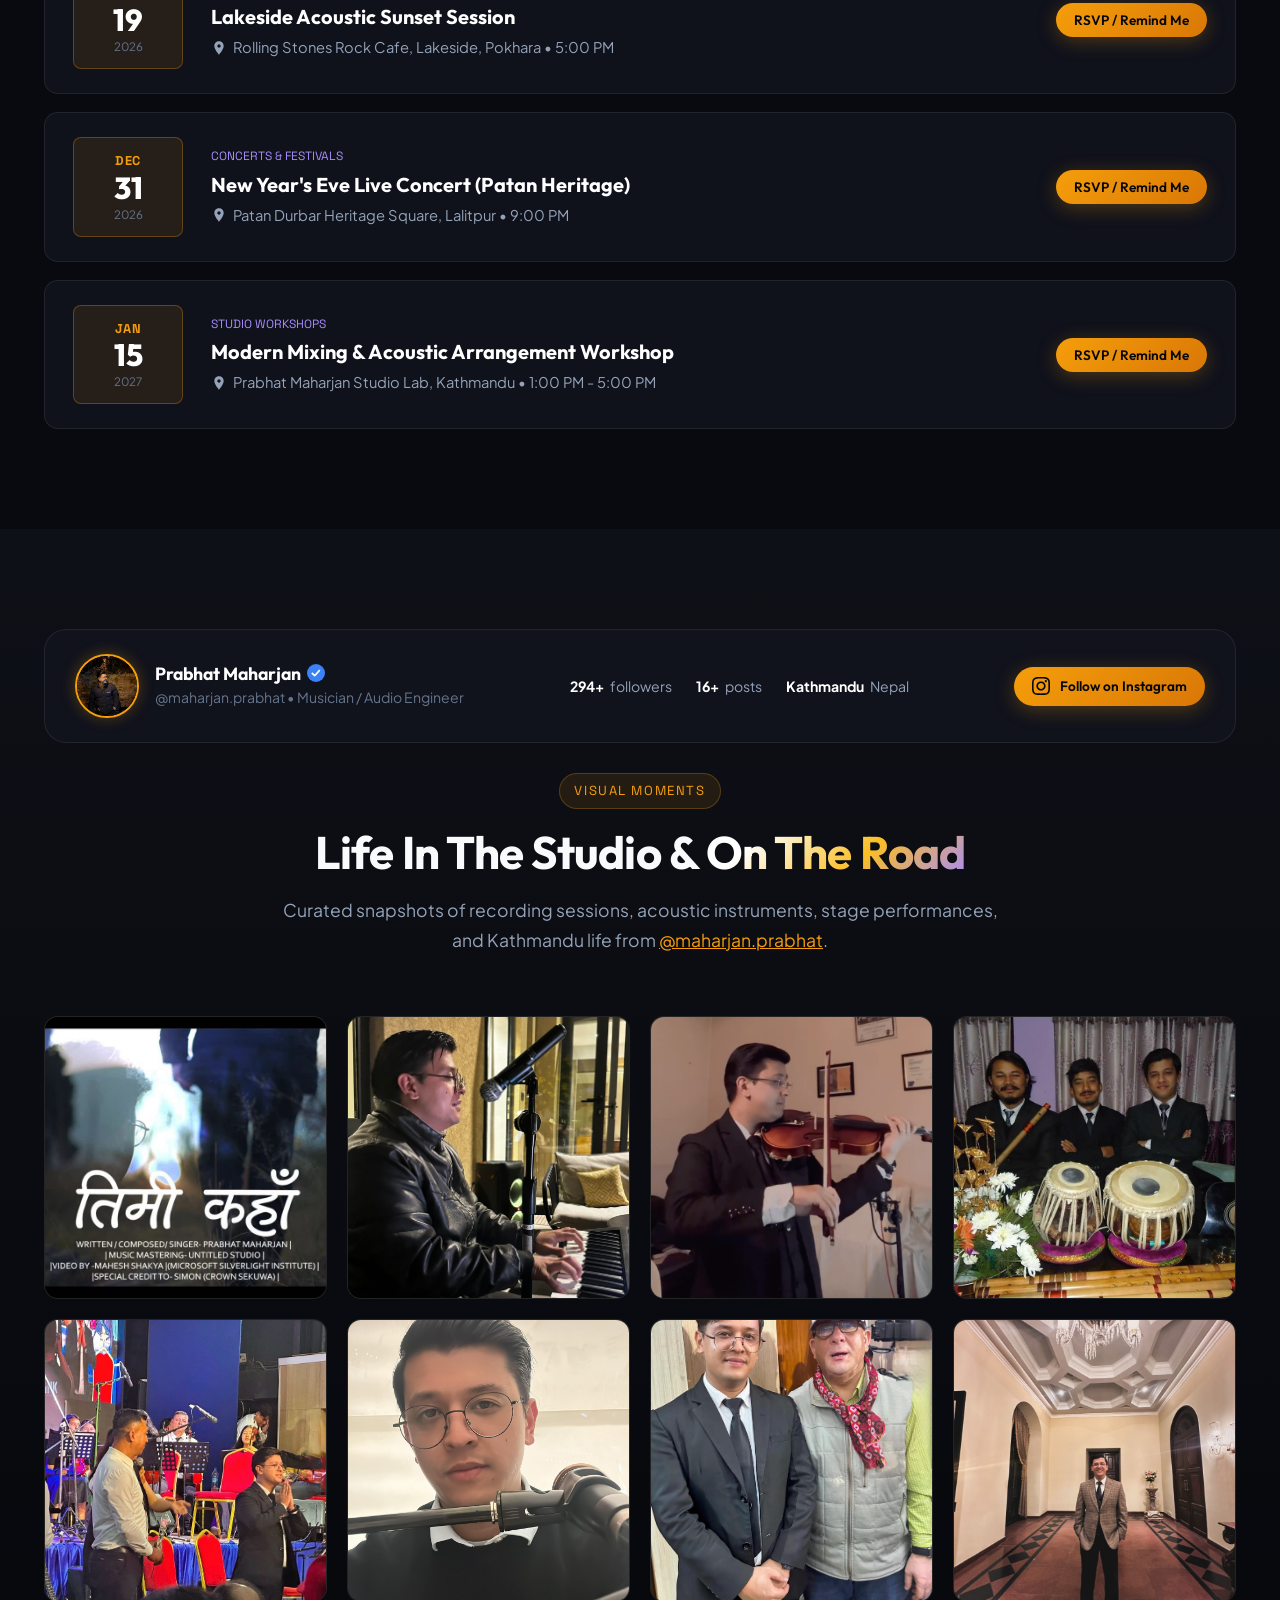
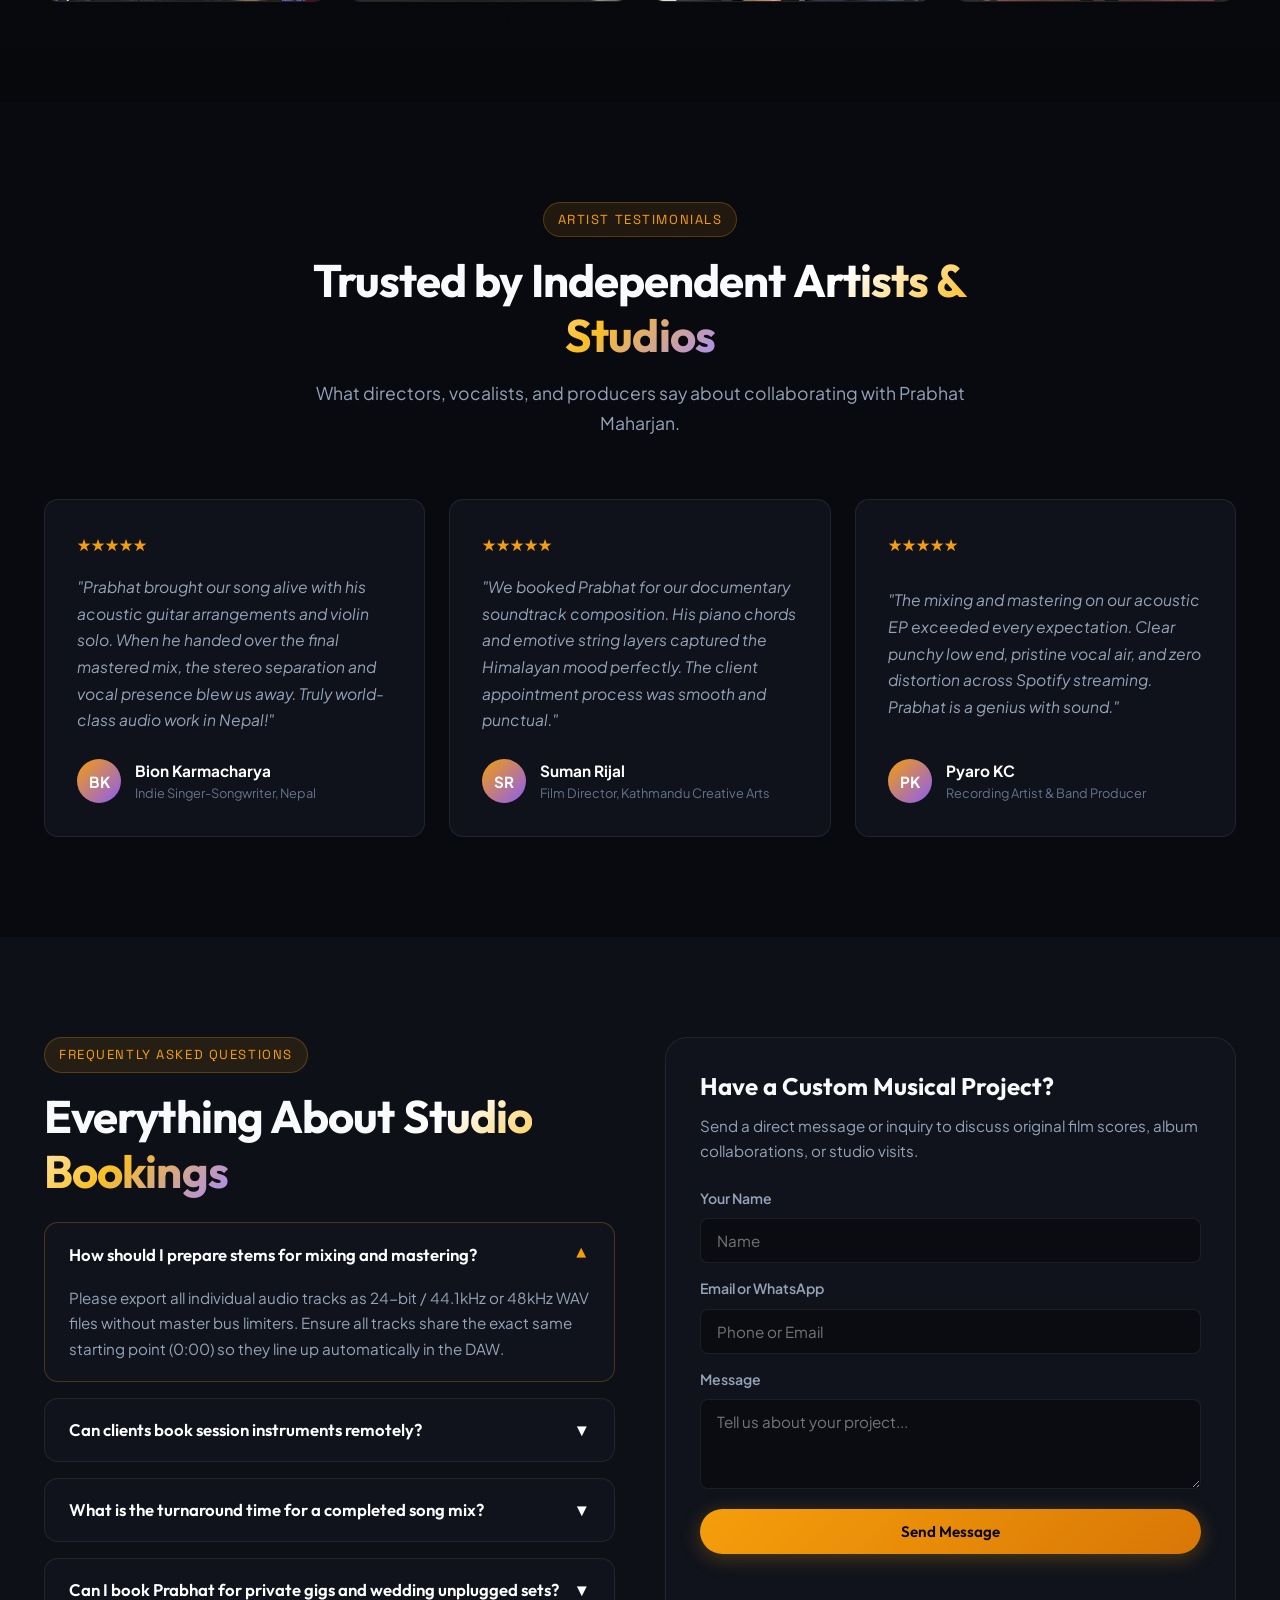
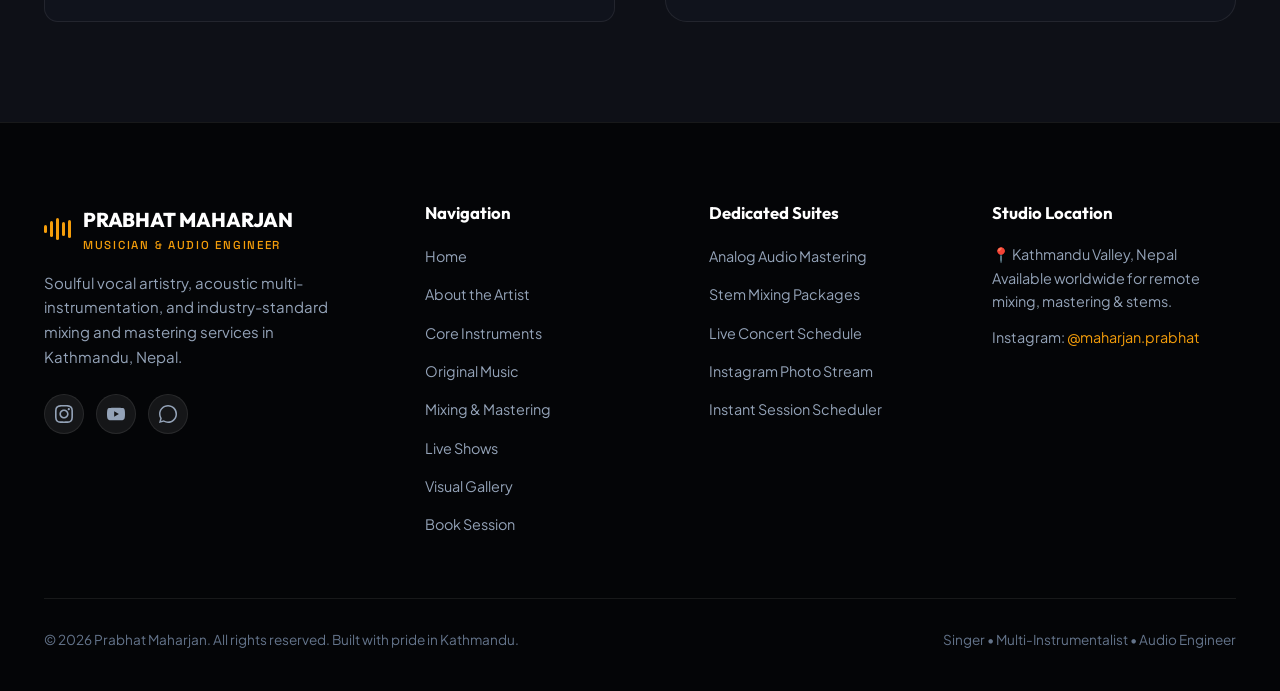
==== commit b7c05f37: "fix(nav): prevent multi-line text wrapping and restore original single-line navbar aesthetic" ====
--- a/index.html
+++ b/index.html
@@ -37,7 +37,6 @@
 
       <!-- Desktop Nav -->
       <ul class="nav-links">
-        <li><a href="index.html" class="active" id="nav-home">Home</a></li>
         <li><a href="#about" id="nav-about">About</a></li>
         <li><a href="#talents" id="nav-talents">Instruments</a></li>
         <li><a href="#audio-player" id="nav-music">Music Player</a></li>
--- a/css/style.css
+++ b/css/style.css
@@ -323,6 +323,7 @@
   align-items: center;
   justify-content: space-between;
   height: 100%;
+  max-width: 1360px;
 }
 
 .nav-logo {
@@ -374,7 +375,7 @@
 .nav-links {
   display: flex;
   align-items: center;
-  gap: 28px;
+  gap: clamp(14px, 1.8vw, 24px);
   list-style: none;
 }
 
@@ -385,6 +386,7 @@
   transition: color var(--transition-fast);
   position: relative;
   padding: 6px 0;
+  white-space: nowrap;
 }
 
 .nav-links a::after {
@@ -2721,23 +2723,10 @@
   line-height: 1.6;
 }
 
-/* Active Nav Link */
-.nav-links a.active,
+/* Mobile Active Link */
 .mobile-nav-link.active {
-  color: var(--accent-gold) !important;
+  color: var(--accent-gold);
   font-weight: 600;
-  position: relative;
-}
-
-.nav-links a.active::after {
-  content: '';
-  position: absolute;
-  bottom: -4px;
-  left: 0;
-  width: 100%;
-  height: 2px;
-  background: linear-gradient(90deg, var(--accent-gold), var(--accent-violet));
-  border-radius: 2px;
 }
 
 /* Packages Grid for Mixing & Mastering */
@@ -2915,3 +2904,1131 @@
   font-weight: 600;
 }
 
+/* ==========================================================================
+   NAVIGATION BOOKINGS BADGE
+   ========================================================================== */
+.nav-bookings-badge {
+  font-size: 0.78rem;
+  font-weight: 600;
+  color: var(--accent-gold);
+  background: rgba(245, 158, 11, 0.12);
+  border: 1px solid rgba(245, 158, 11, 0.3);
+  padding: 5px 12px;
+  border-radius: var(--radius-full);
+  display: inline-flex;
+  align-items: center;
+  gap: 6px;
+  letter-spacing: 0.02em;
+}
+
+/* ==========================================================================
+   BOOKING WIZARD SYSTEM
+   ========================================================================== */
+.booking-section {
+  position: relative;
+}
+
+.booking-wizard {
+  background: var(--bg-card);
+  border: 1px solid var(--border-subtle);
+  border-radius: var(--radius-lg);
+  padding: 40px;
+  box-shadow: var(--shadow-lg), 0 0 40px rgba(0, 0, 0, 0.4);
+  position: relative;
+  overflow: hidden;
+}
+
+.booking-wizard::before {
+  content: '';
+  position: absolute;
+  top: 0;
+  left: 0;
+  width: 100%;
+  height: 3px;
+  background: linear-gradient(90deg, var(--accent-gold), var(--accent-violet));
+}
+
+/* Wizard Steps Indicator Bar */
+.wizard-steps {
+  display: grid;
+  grid-template-columns: repeat(4, 1fr);
+  gap: 12px;
+  margin-bottom: 40px;
+  position: relative;
+}
+
+.wizard-step {
+  display: flex;
+  align-items: center;
+  gap: 10px;
+  padding: 12px 14px;
+  border-radius: var(--radius-md);
+  background: rgba(255, 255, 255, 0.02);
+  border: 1px solid var(--border-subtle);
+  transition: all 0.3s ease;
+  user-select: none;
+}
+
+.wizard-step .step-num {
+  width: 28px;
+  height: 28px;
+  border-radius: 50%;
+  background: rgba(255, 255, 255, 0.08);
+  color: var(--text-muted);
+  display: flex;
+  align-items: center;
+  justify-content: center;
+  font-weight: 700;
+  font-size: 0.85rem;
+  transition: all 0.3s ease;
+  flex-shrink: 0;
+}
+
+.wizard-step .step-text {
+  font-size: 0.85rem;
+  font-weight: 500;
+  color: var(--text-muted);
+  white-space: nowrap;
+  overflow: hidden;
+  text-overflow: ellipsis;
+  transition: color 0.3s ease;
+}
+
+.wizard-step.active {
+  background: rgba(245, 158, 11, 0.08);
+  border-color: rgba(245, 158, 11, 0.5);
+  box-shadow: 0 0 15px rgba(245, 158, 11, 0.1);
+}
+
+.wizard-step.active .step-num {
+  background: var(--accent-gold);
+  color: #07080c;
+  box-shadow: 0 0 10px rgba(245, 158, 11, 0.4);
+}
+
+.wizard-step.active .step-text {
+  color: #fff;
+  font-weight: 600;
+}
+
+/* Wizard Panels */
+.wizard-panel {
+  display: none;
+}
+
+.wizard-panel.active {
+  display: block;
+  animation: panelFadeIn 0.35s ease forwards;
+}
+
+@keyframes panelFadeIn {
+  from {
+    opacity: 0;
+    transform: translateY(8px);
+  }
+  to {
+    opacity: 1;
+    transform: translateY(0);
+  }
+}
+
+.panel-heading {
+  font-size: 1.55rem;
+  font-weight: 700;
+  margin-bottom: 6px;
+  color: #fff;
+}
+
+.panel-sub {
+  font-size: 0.95rem;
+  color: var(--text-muted);
+  margin-bottom: 26px;
+}
+
+/* Service Selection Cards Grid */
+.service-cards-grid {
+  display: grid;
+  grid-template-columns: repeat(auto-fit, minmax(290px, 1fr));
+  gap: 16px;
+  margin-bottom: 30px;
+}
+
+.service-card {
+  position: relative;
+  display: block;
+  cursor: pointer;
+  background: rgba(255, 255, 255, 0.02);
+  border: 1px solid var(--border-subtle);
+  border-radius: var(--radius-md);
+  padding: 22px 20px;
+  transition: all 0.25s cubic-bezier(0.4, 0, 0.2, 1);
+}
+
+.service-card input[type="radio"] {
+  position: absolute;
+  opacity: 0;
+  pointer-events: none;
+}
+
+.service-card:hover {
+  background: rgba(255, 255, 255, 0.04);
+  border-color: rgba(245, 158, 11, 0.35);
+  transform: translateY(-2px);
+}
+
+.service-card.active {
+  background: linear-gradient(135deg, rgba(245, 158, 11, 0.12) 0%, rgba(139, 92, 246, 0.08) 100%);
+  border-color: var(--accent-gold);
+  box-shadow: 0 0 25px rgba(245, 158, 11, 0.15), inset 0 0 0 1px var(--accent-gold);
+}
+
+.service-card-body {
+  display: flex;
+  flex-direction: column;
+}
+
+.service-icon {
+  font-size: 2rem;
+  margin-bottom: 12px;
+  line-height: 1;
+}
+
+.service-card h4 {
+  font-size: 1.12rem;
+  font-weight: 700;
+  color: #fff;
+  margin-bottom: 8px;
+}
+
+.service-card p {
+  font-size: 0.88rem;
+  color: var(--text-secondary);
+  line-height: 1.55;
+  margin-bottom: 14px;
+  min-height: 42px;
+}
+
+.service-fee {
+  font-size: 0.95rem;
+  font-weight: 700;
+  color: var(--accent-gold);
+  margin-top: auto;
+  display: inline-block;
+  letter-spacing: 0.02em;
+}
+
+/* Date & Time Step */
+.datetime-selection-row {
+  display: grid;
+  grid-template-columns: 1fr 1.3fr;
+  gap: 28px;
+  margin-bottom: 30px;
+}
+
+.date-picker-box,
+.slot-picker-box {
+  background: rgba(255, 255, 255, 0.02);
+  border: 1px solid var(--border-subtle);
+  border-radius: var(--radius-md);
+  padding: 24px;
+}
+
+.slots-grid {
+  display: flex;
+  flex-direction: column;
+  gap: 12px;
+  margin-top: 10px;
+}
+
+.slot-pill {
+  position: relative;
+  display: flex;
+  align-items: center;
+  padding: 14px 18px;
+  background: rgba(0, 0, 0, 0.3);
+  border: 1px solid var(--border-subtle);
+  border-radius: var(--radius-sm);
+  cursor: pointer;
+  transition: all 0.2s ease;
+  font-size: 0.92rem;
+  color: var(--text-secondary);
+  font-weight: 500;
+}
+
+.slot-pill input[type="radio"] {
+  position: absolute;
+  opacity: 0;
+  pointer-events: none;
+}
+
+.slot-pill:hover {
+  background: rgba(255, 255, 255, 0.05);
+  border-color: rgba(245, 158, 11, 0.4);
+  color: #fff;
+}
+
+.slot-pill.active {
+  background: rgba(245, 158, 11, 0.12);
+  border-color: var(--accent-gold);
+  color: var(--accent-gold);
+  font-weight: 600;
+  box-shadow: 0 0 16px rgba(245, 158, 11, 0.15);
+}
+
+.slot-pill::before {
+  content: '';
+  width: 14px;
+  height: 14px;
+  border-radius: 50%;
+  border: 2px solid var(--border-subtle);
+  margin-right: 12px;
+  transition: all 0.2s ease;
+  flex-shrink: 0;
+}
+
+.slot-pill.active::before {
+  border-color: var(--accent-gold);
+  background: var(--accent-gold);
+  box-shadow: 0 0 8px var(--accent-gold);
+}
+
+/* Client Info Form Step */
+.client-info-grid {
+  display: grid;
+  grid-template-columns: 1fr 1fr;
+  gap: 20px;
+}
+
+.form-group {
+  display: flex;
+  flex-direction: column;
+  gap: 8px;
+}
+
+.form-label {
+  font-size: 0.88rem;
+  font-weight: 600;
+  color: var(--text-secondary);
+  letter-spacing: 0.01em;
+}
+
+.form-control {
+  background: rgba(8, 10, 16, 0.85);
+  border: 1px solid var(--border-subtle);
+  border-radius: var(--radius-sm);
+  color: #fff;
+  padding: 13px 16px;
+  font-size: 0.95rem;
+  font-family: inherit;
+  transition: all 0.2s ease;
+  width: 100%;
+}
+
+.form-control:focus {
+  outline: none;
+  border-color: var(--accent-gold);
+  background: rgba(14, 18, 28, 0.95);
+  box-shadow: 0 0 0 3px rgba(245, 158, 11, 0.18);
+}
+
+.form-control option {
+  background: #0d0f18;
+  color: #fff;
+}
+
+textarea.form-control {
+  resize: vertical;
+  min-height: 100px;
+}
+
+/* Panel Footer Nav Buttons */
+.panel-footer {
+  display: flex;
+  justify-content: space-between;
+  align-items: center;
+  margin-top: 32px;
+  padding-top: 24px;
+  border-top: 1px solid var(--border-subtle);
+  gap: 16px;
+}
+
+/* Confirmation Box (Step 4) */
+.confirmation-box {
+  text-align: center;
+  padding: 20px 0;
+}
+
+.confirmation-icon {
+  font-size: 3.5rem;
+  margin-bottom: 12px;
+  animation: bounceIn 0.6s cubic-bezier(0.175, 0.885, 0.32, 1.275);
+}
+
+@keyframes bounceIn {
+  0% { transform: scale(0.3); opacity: 0; }
+  60% { transform: scale(1.15); }
+  100% { transform: scale(1); opacity: 1; }
+}
+
+.booking-id-tag {
+  display: inline-block;
+  background: rgba(245, 158, 11, 0.12);
+  border: 1px dashed var(--accent-gold);
+  color: var(--accent-gold);
+  font-family: 'JetBrains Mono', 'Fira Code', monospace;
+  font-size: 1.35rem;
+  font-weight: 800;
+  letter-spacing: 0.12em;
+  padding: 10px 24px;
+  border-radius: var(--radius-md);
+  margin-bottom: 24px;
+  box-shadow: 0 0 20px rgba(245, 158, 11, 0.12);
+}
+
+.confirmation-summary-card {
+  background: rgba(0, 0, 0, 0.35);
+  border: 1px solid var(--border-subtle);
+  border-radius: var(--radius-md);
+  padding: 22px 28px;
+  max-width: 540px;
+  margin: 0 auto 28px;
+  text-align: left;
+}
+
+.summary-row {
+  display: flex;
+  justify-content: space-between;
+  align-items: center;
+  padding: 10px 0;
+  border-bottom: 1px solid rgba(255, 255, 255, 0.05);
+  font-size: 0.92rem;
+}
+
+.summary-row:last-child {
+  border-bottom: none;
+}
+
+.summary-row span {
+  color: var(--text-muted);
+}
+
+.summary-row strong {
+  color: #fff;
+  font-weight: 600;
+}
+
+.confirmation-actions {
+  display: flex;
+  justify-content: center;
+  flex-wrap: wrap;
+  gap: 12px;
+}
+
+/* FAQ Chevron indicator */
+.faq-chevron {
+  font-size: 1.1rem;
+  color: var(--accent-gold);
+  transition: transform 0.3s ease;
+  flex-shrink: 0;
+  margin-left: 12px;
+}
+
+.faq-item.active .faq-chevron {
+  transform: rotate(180deg);
+}
+
+/* ==========================================================================
+   LIVE SHOWS & COUNTDOWN COMPONENTS
+   ========================================================================== */
+.countdown-banner {
+  background: linear-gradient(135deg, rgba(245, 158, 11, 0.08) 0%, rgba(139, 92, 246, 0.08) 100%);
+  border: 1px solid rgba(245, 158, 11, 0.3);
+  border-radius: var(--radius-lg);
+  padding: 28px 36px;
+  display: flex;
+  align-items: center;
+  justify-content: space-between;
+  gap: 24px;
+  box-shadow: 0 0 30px rgba(245, 158, 11, 0.08);
+  margin-bottom: 30px;
+}
+
+.cd-banner-info {
+  display: flex;
+  align-items: center;
+  gap: 16px;
+}
+
+.beacon-dot {
+  width: 12px;
+  height: 12px;
+  border-radius: 50%;
+  box-shadow: 0 0 10px #22c55e;
+  animation: pulse-beacon 1.8s infinite;
+  flex-shrink: 0;
+}
+
+@keyframes pulse-beacon {
+  0% { transform: scale(0.95); box-shadow: 0 0 0 0 rgba(34, 197, 94, 0.7); }
+  70% { transform: scale(1); box-shadow: 0 0 0 10px rgba(34, 197, 94, 0); }
+  100% { transform: scale(0.95); box-shadow: 0 0 0 0 rgba(34, 197, 94, 0); }
+}
+
+.cd-badge {
+  font-size: 0.72rem;
+  font-weight: 700;
+  letter-spacing: 0.08em;
+  color: var(--accent-gold);
+  text-transform: uppercase;
+}
+
+.countdown-timer {
+  display: flex;
+  gap: 12px;
+}
+
+.cd-box {
+  background: rgba(0, 0, 0, 0.5);
+  border: 1px solid var(--border-subtle);
+  border-radius: var(--radius-sm);
+  padding: 10px 16px;
+  min-width: 68px;
+  text-align: center;
+  display: flex;
+  flex-direction: column;
+}
+
+.cd-number {
+  font-size: 1.6rem;
+  font-weight: 800;
+  color: #fff;
+  font-family: 'JetBrains Mono', monospace;
+  line-height: 1.1;
+}
+
+.cd-unit {
+  font-size: 0.65rem;
+  color: var(--text-muted);
+  font-weight: 600;
+  letter-spacing: 0.08em;
+  margin-top: 4px;
+}
+
+.shows-grid {
+  display: flex;
+  flex-direction: column;
+  gap: 20px;
+}
+
+.show-card {
+  background: var(--bg-card);
+  border: 1px solid var(--border-subtle);
+  border-radius: var(--radius-md);
+  padding: 24px 28px;
+  display: grid;
+  grid-template-columns: 110px 1fr auto;
+  align-items: center;
+  gap: 28px;
+  transition: all 0.3s ease;
+}
+
+.show-card:hover {
+  border-color: rgba(245, 158, 11, 0.4);
+  transform: translateY(-2px);
+  box-shadow: var(--shadow-md), 0 0 20px rgba(245, 158, 11, 0.08);
+}
+
+.show-date-badge {
+  background: rgba(245, 158, 11, 0.1);
+  border: 1px solid rgba(245, 158, 11, 0.3);
+  border-radius: var(--radius-sm);
+  padding: 12px;
+  text-align: center;
+  display: flex;
+  flex-direction: column;
+}
+
+.show-month {
+  font-size: 0.8rem;
+  font-weight: 800;
+  color: var(--accent-gold);
+  letter-spacing: 0.05em;
+}
+
+.show-day {
+  font-size: 1.9rem;
+  font-weight: 800;
+  color: #fff;
+  line-height: 1.1;
+}
+
+.show-year {
+  font-size: 0.72rem;
+  color: var(--text-muted);
+}
+
+.show-details {
+  display: flex;
+  flex-direction: column;
+  gap: 6px;
+}
+
+.show-status-badge {
+  display: inline-block;
+  align-self: flex-start;
+  font-size: 0.72rem;
+  font-weight: 700;
+  text-transform: uppercase;
+  letter-spacing: 0.05em;
+  padding: 3px 10px;
+  border-radius: var(--radius-full);
+}
+
+.status-selling {
+  background: rgba(245, 158, 11, 0.2);
+  color: var(--accent-gold);
+  border: 1px solid rgba(245, 158, 11, 0.4);
+}
+
+.status-available {
+  background: rgba(34, 197, 94, 0.15);
+  color: #4ade80;
+  border: 1px solid rgba(34, 197, 94, 0.3);
+}
+
+.show-title {
+  font-size: 1.25rem;
+  font-weight: 700;
+  color: #fff;
+}
+
+.show-venue {
+  display: flex;
+  align-items: center;
+  gap: 8px;
+  font-size: 0.88rem;
+  color: var(--text-secondary);
+}
+
+.show-venue svg {
+  color: var(--accent-gold);
+  flex-shrink: 0;
+}
+
+.show-desc {
+  font-size: 0.88rem;
+  color: var(--text-muted);
+  line-height: 1.5;
+  margin-top: 4px;
+}
+
+.show-actions {
+  display: flex;
+  flex-direction: column;
+  gap: 10px;
+  min-width: 140px;
+}
+
+/* ==========================================================================
+   VISUAL GALLERY & INSTAGRAM LIGHTBOX COMPONENTS
+   ========================================================================== */
+.insta-profile-bar {
+  background: var(--bg-card);
+  border: 1px solid var(--border-subtle);
+  border-radius: var(--radius-lg);
+  padding: 24px 30px;
+  display: flex;
+  align-items: center;
+  justify-content: space-between;
+  gap: 20px;
+  margin-bottom: 30px;
+}
+
+.insta-user-box {
+  display: flex;
+  align-items: center;
+  gap: 18px;
+}
+
+.insta-avatar {
+  width: 64px;
+  height: 64px;
+  border-radius: 50%;
+  overflow: hidden;
+  border: 2px solid var(--accent-gold);
+  box-shadow: 0 0 15px rgba(245, 158, 11, 0.3);
+  flex-shrink: 0;
+}
+
+.insta-avatar img {
+  width: 100%;
+  height: 100%;
+  object-fit: cover;
+}
+
+.insta-handle-row {
+  display: flex;
+  align-items: center;
+  gap: 8px;
+}
+
+.insta-username {
+  font-size: 1.15rem;
+  font-weight: 700;
+  color: #fff;
+}
+
+.verified-icon {
+  width: 18px;
+  height: 18px;
+  border-radius: 50%;
+  background: #3b82f6;
+  color: #fff;
+  display: inline-flex;
+  align-items: center;
+  justify-content: center;
+  font-size: 0.7rem;
+  font-weight: 800;
+}
+
+.insta-bio-text {
+  font-size: 0.88rem;
+  color: var(--text-muted);
+  margin-top: 4px;
+}
+
+/* Lightbox Modal */
+.lightbox-modal {
+  position: fixed;
+  top: 0;
+  left: 0;
+  width: 100%;
+  height: 100%;
+  z-index: 3000;
+  display: none;
+  align-items: center;
+  justify-content: center;
+  padding: 20px;
+}
+
+.lightbox-modal.active {
+  display: flex;
+}
+
+.lightbox-backdrop {
+  position: absolute;
+  top: 0;
+  left: 0;
+  width: 100%;
+  height: 100%;
+  background: rgba(0, 0, 0, 0.88);
+  backdrop-filter: blur(14px);
+}
+
+.lightbox-container {
+  position: relative;
+  z-index: 2;
+  max-width: 960px;
+  width: 100%;
+  background: #0d0f17;
+  border: 1px solid var(--border-gold);
+  border-radius: var(--radius-lg);
+  overflow: hidden;
+  box-shadow: var(--shadow-lg), 0 0 50px rgba(0, 0, 0, 0.8);
+}
+
+.lightbox-close {
+  position: absolute;
+  top: 14px;
+  right: 14px;
+  z-index: 10;
+  background: rgba(0, 0, 0, 0.6);
+  border: 1px solid rgba(255, 255, 255, 0.2);
+  color: #fff;
+  width: 36px;
+  height: 36px;
+  border-radius: 50%;
+  display: flex;
+  align-items: center;
+  justify-content: center;
+  cursor: pointer;
+  font-size: 1.2rem;
+  transition: all 0.2s ease;
+}
+
+.lightbox-close:hover {
+  background: var(--accent-gold);
+  color: #000;
+}
+
+.lightbox-content {
+  display: grid;
+  grid-template-columns: 1.3fr 1fr;
+}
+
+.lightbox-img-box {
+  background: #000;
+  display: flex;
+  align-items: center;
+  justify-content: center;
+  min-height: 380px;
+}
+
+.lightbox-img-box img {
+  width: 100%;
+  height: 100%;
+  max-height: 520px;
+  object-fit: contain;
+}
+
+.lightbox-info {
+  padding: 28px;
+  display: flex;
+  flex-direction: column;
+  justify-content: space-between;
+}
+
+.lightbox-author {
+  display: flex;
+  align-items: center;
+  gap: 12px;
+  margin-bottom: 16px;
+}
+
+.lightbox-caption {
+  font-size: 0.95rem;
+  line-height: 1.6;
+  color: var(--text-primary);
+  margin-bottom: 20px;
+}
+
+.lightbox-meta {
+  display: flex;
+  align-items: center;
+  gap: 16px;
+  font-size: 0.9rem;
+  color: var(--text-muted);
+}
+
+/* ==========================================================================
+   MIXING & MASTERING SUITE COMPONENTS
+   ========================================================================== */
+.mastering-demo-card {
+  background: var(--bg-card);
+  border: 1px solid var(--border-subtle);
+  border-radius: var(--radius-lg);
+  overflow: hidden;
+  box-shadow: var(--shadow-lg);
+  margin: 30px 0;
+}
+
+.demo-card-header {
+  padding: 16px 24px;
+  background: rgba(255, 255, 255, 0.02);
+  border-bottom: 1px solid var(--border-subtle);
+  display: flex;
+  align-items: center;
+  justify-content: space-between;
+}
+
+.demo-badge {
+  font-size: 0.75rem;
+  font-weight: 700;
+  color: var(--accent-gold);
+  background: rgba(245, 158, 11, 0.12);
+  padding: 4px 12px;
+  border-radius: var(--radius-full);
+}
+
+.split-badges-layer {
+  position: absolute;
+  top: 16px;
+  left: 16px;
+  right: 16px;
+  display: flex;
+  justify-content: space-between;
+  pointer-events: none;
+  z-index: 5;
+}
+
+.split-badge {
+  padding: 6px 14px;
+  border-radius: var(--radius-full);
+  font-size: 0.78rem;
+  font-weight: 700;
+  text-transform: uppercase;
+  letter-spacing: 0.05em;
+  backdrop-filter: blur(8px);
+}
+
+.badge-left {
+  background: rgba(0, 0, 0, 0.7);
+  color: var(--text-muted);
+  border: 1px solid rgba(255, 255, 255, 0.15);
+}
+
+.badge-right {
+  background: rgba(245, 158, 11, 0.85);
+  color: #000;
+  font-weight: 800;
+}
+
+.split-image-base {
+  width: 100%;
+  height: 380px;
+  object-fit: cover;
+  display: block;
+}
+
+.split-image-overlay {
+  position: absolute;
+  top: 0;
+  left: 0;
+  height: 100%;
+  overflow: hidden;
+  pointer-events: none;
+}
+
+.split-image-overlay img {
+  height: 100%;
+  width: auto;
+  max-width: none;
+}
+
+.split-divider {
+  position: absolute;
+  top: 0;
+  bottom: 0;
+  width: 2px;
+  background: var(--accent-gold);
+  cursor: ew-resize;
+  z-index: 4;
+}
+
+.split-handle {
+  position: absolute;
+  top: 50%;
+  left: 50%;
+  transform: translate(-50%, -50%);
+  width: 36px;
+  height: 36px;
+  border-radius: 50%;
+  background: var(--accent-gold);
+  color: #000;
+  display: flex;
+  align-items: center;
+  justify-content: center;
+  font-size: 1rem;
+  box-shadow: 0 0 15px rgba(245, 158, 11, 0.5);
+}
+
+.spectrum-meters {
+  display: grid;
+  grid-template-columns: repeat(4, 1fr);
+  gap: 16px;
+  padding: 20px 24px;
+  background: rgba(0, 0, 0, 0.4);
+  border-top: 1px solid var(--border-subtle);
+}
+
+.meter-col {
+  display: flex;
+  flex-direction: column;
+  gap: 6px;
+}
+
+.meter-label {
+  font-size: 0.75rem;
+  color: var(--text-muted);
+  font-weight: 600;
+}
+
+.meter-bar {
+  height: 6px;
+  background: rgba(255, 255, 255, 0.08);
+  border-radius: var(--radius-full);
+  overflow: hidden;
+}
+
+.meter-fill {
+  height: 100%;
+  background: linear-gradient(90deg, #22c55e, var(--accent-gold), #ef4444);
+  border-radius: var(--radius-full);
+  transition: width 0.3s ease;
+}
+
+/* ==========================================================================
+   REUSABLE FOOTER SYSTEM (ALL PAGES)
+   ========================================================================== */
+.footer-brand {
+  display: flex;
+  flex-direction: column;
+}
+
+.footer-logo {
+  display: flex;
+  align-items: center;
+  gap: 12px;
+  margin-bottom: 16px;
+}
+
+.footer-logo img {
+  width: 44px;
+  height: 44px;
+  border-radius: 50%;
+  object-fit: cover;
+  border: 2px solid var(--accent-gold);
+}
+
+.footer-bio {
+  color: var(--text-secondary);
+  font-size: 0.92rem;
+  line-height: 1.6;
+  margin-bottom: 20px;
+  max-width: 320px;
+}
+
+.footer-social-row {
+  display: flex;
+  align-items: center;
+  gap: 10px;
+}
+
+.footer-social-btn {
+  width: 38px;
+  height: 38px;
+  border-radius: 50%;
+  background: rgba(255, 255, 255, 0.04);
+  border: 1px solid var(--border-subtle);
+  display: flex;
+  align-items: center;
+  justify-content: center;
+  color: var(--text-secondary);
+  transition: all 0.25s ease;
+}
+
+.footer-social-btn:hover {
+  background: var(--accent-gold);
+  color: #07080c;
+  transform: translateY(-2px);
+  border-color: var(--accent-gold);
+}
+
+.footer-links-group {
+  display: flex;
+  flex-direction: column;
+}
+
+.footer-links {
+  list-style: none;
+  padding: 0;
+  margin: 0;
+  display: flex;
+  flex-direction: column;
+  gap: 10px;
+}
+
+.footer-links a {
+  color: var(--text-secondary);
+  text-decoration: none;
+  font-size: 0.9rem;
+  transition: color 0.2s ease;
+}
+
+.footer-links a:hover {
+  color: var(--accent-gold);
+}
+
+.footer-bottom {
+  border-top: 1px solid var(--border-subtle);
+  padding-top: 30px;
+  margin-top: 50px;
+  display: flex;
+  justify-content: space-between;
+  align-items: center;
+  flex-wrap: wrap;
+  gap: 16px;
+  font-size: 0.85rem;
+  color: var(--text-muted);
+}
+
+/* ==========================================================================
+   DEDICATED PAGES RESPONSIVE ADJUSTMENTS
+   ========================================================================== */
+@media (max-width: 768px) {
+  .wizard-steps {
+    grid-template-columns: repeat(2, 1fr);
+  }
+  
+  .booking-wizard {
+    padding: 24px 18px;
+  }
+
+  .datetime-selection-row {
+    grid-template-columns: 1fr;
+  }
+
+  .client-info-grid {
+    grid-template-columns: 1fr;
+  }
+
+  .panel-footer {
+    flex-direction: column-reverse;
+  }
+
+  .panel-footer .btn {
+    width: 100%;
+  }
+
+  .show-card {
+    grid-template-columns: 1fr;
+    text-align: center;
+  }
+
+  .show-date-badge {
+    margin: 0 auto;
+    width: 110px;
+  }
+
+  .show-venue {
+    justify-content: center;
+  }
+
+  .show-actions {
+    width: 100%;
+  }
+
+  .countdown-banner {
+    flex-direction: column;
+    text-align: center;
+  }
+
+  .cd-banner-info {
+    flex-direction: column;
+    text-align: center;
+  }
+
+  .insta-profile-bar {
+    flex-direction: column;
+    text-align: center;
+  }
+
+  .insta-user-box {
+    flex-direction: column;
+  }
+
+  .lightbox-content {
+    grid-template-columns: 1fr;
+  }
+}
+
+.insta-cta-box {
+  flex-shrink: 0;
+}
+
+.btn-ticket {
+  white-space: nowrap;
+}
+
+
+
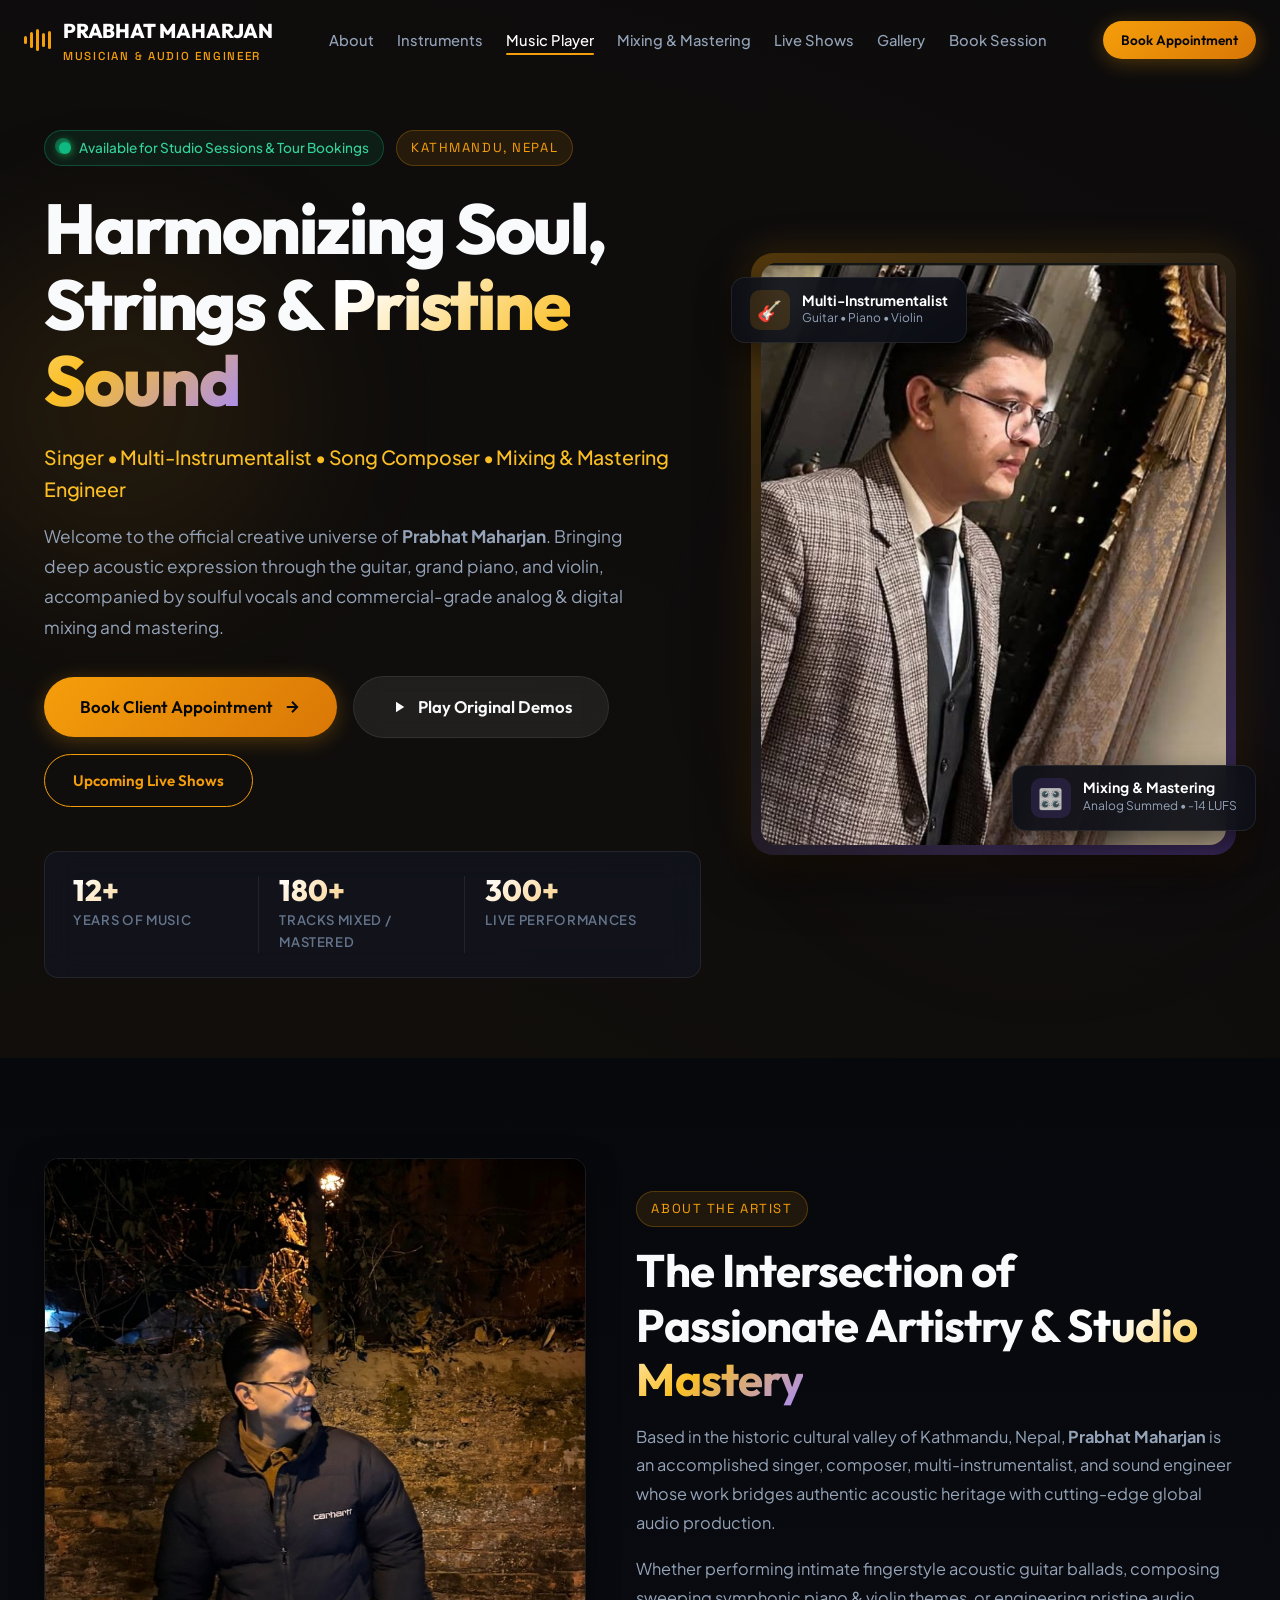
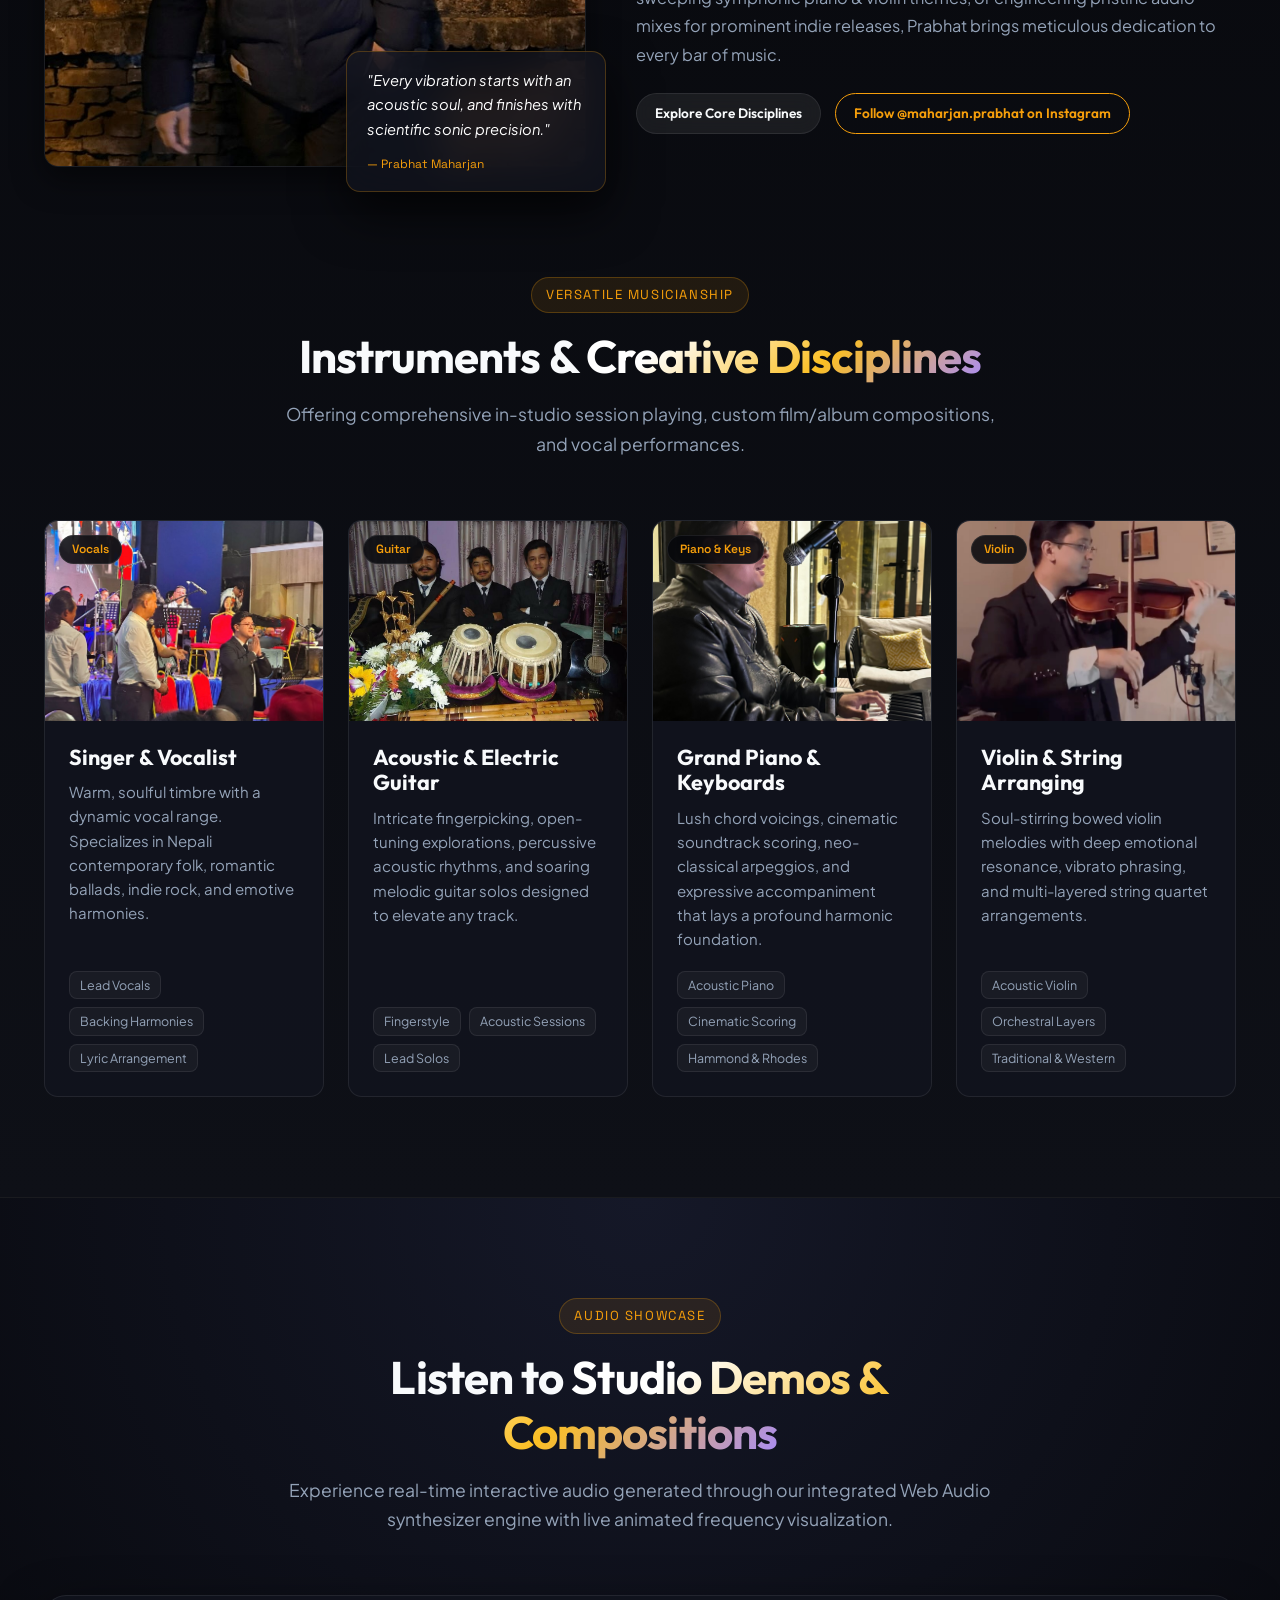
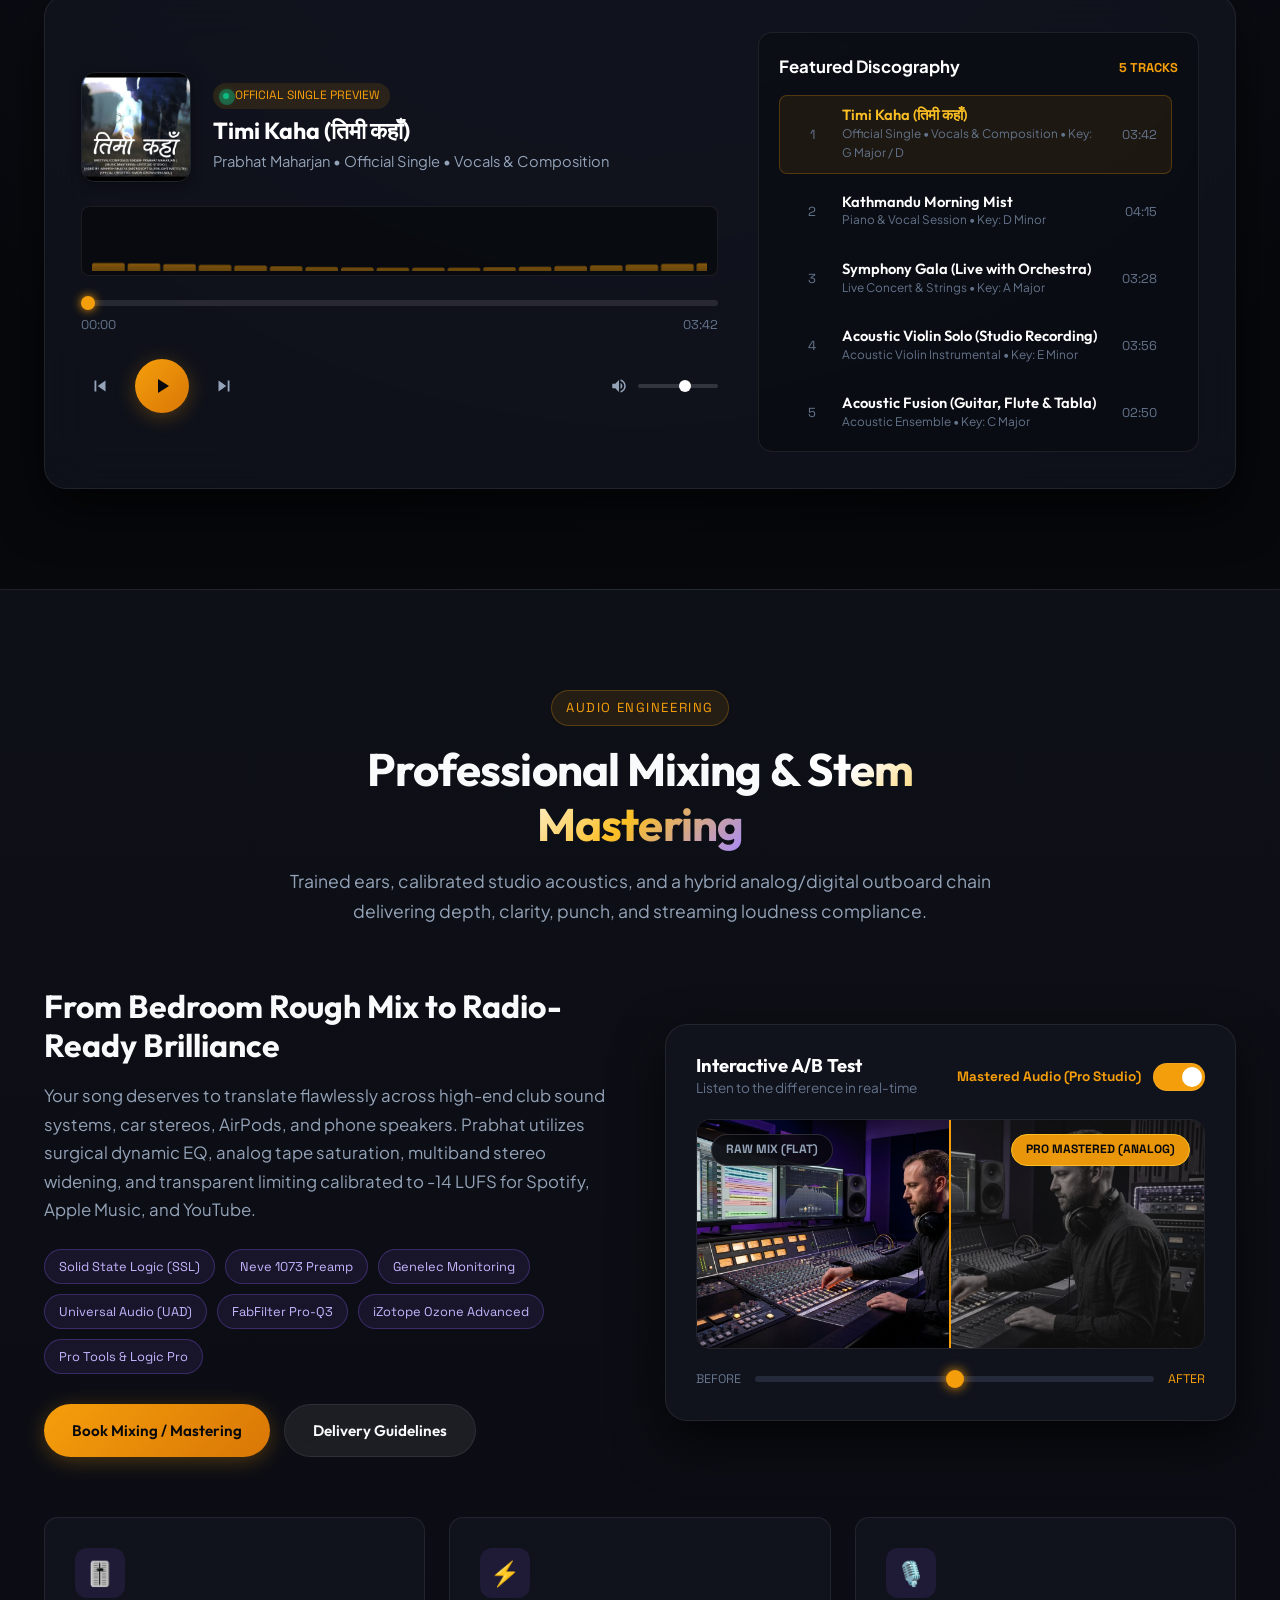
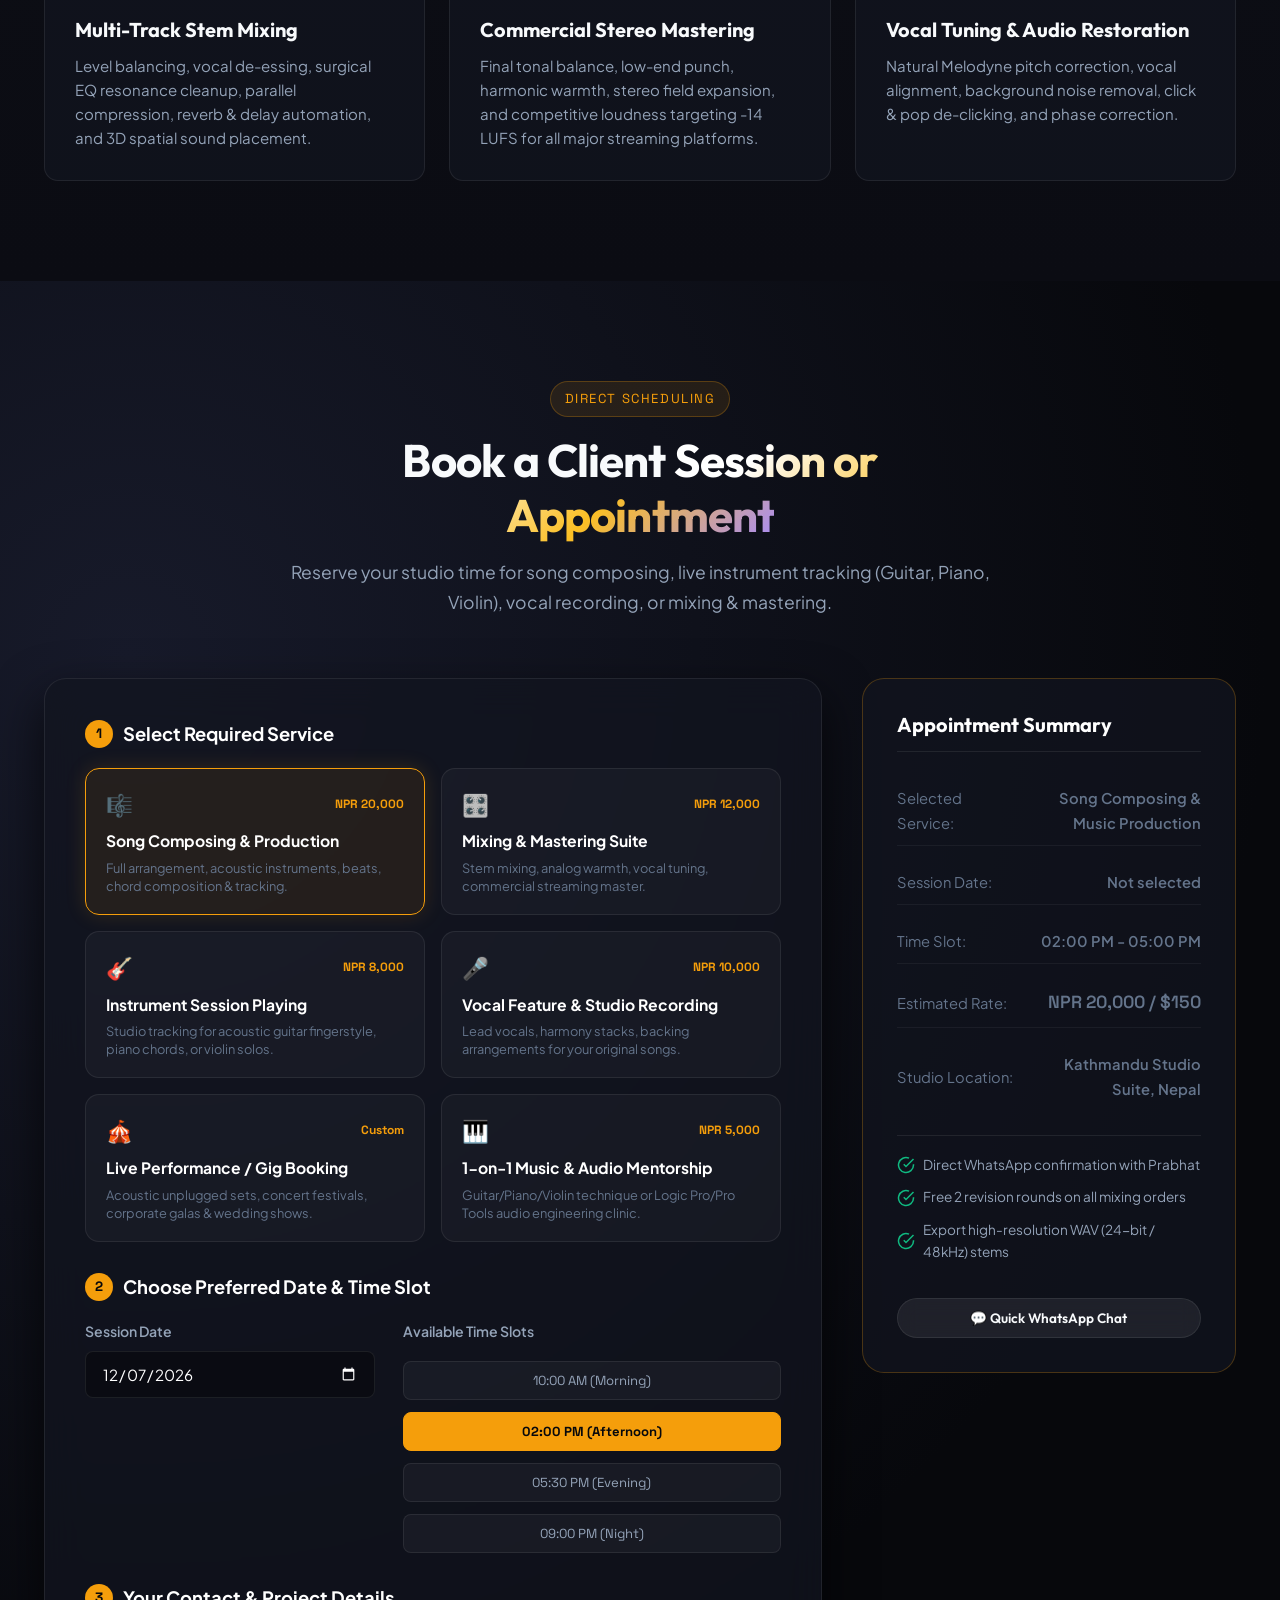
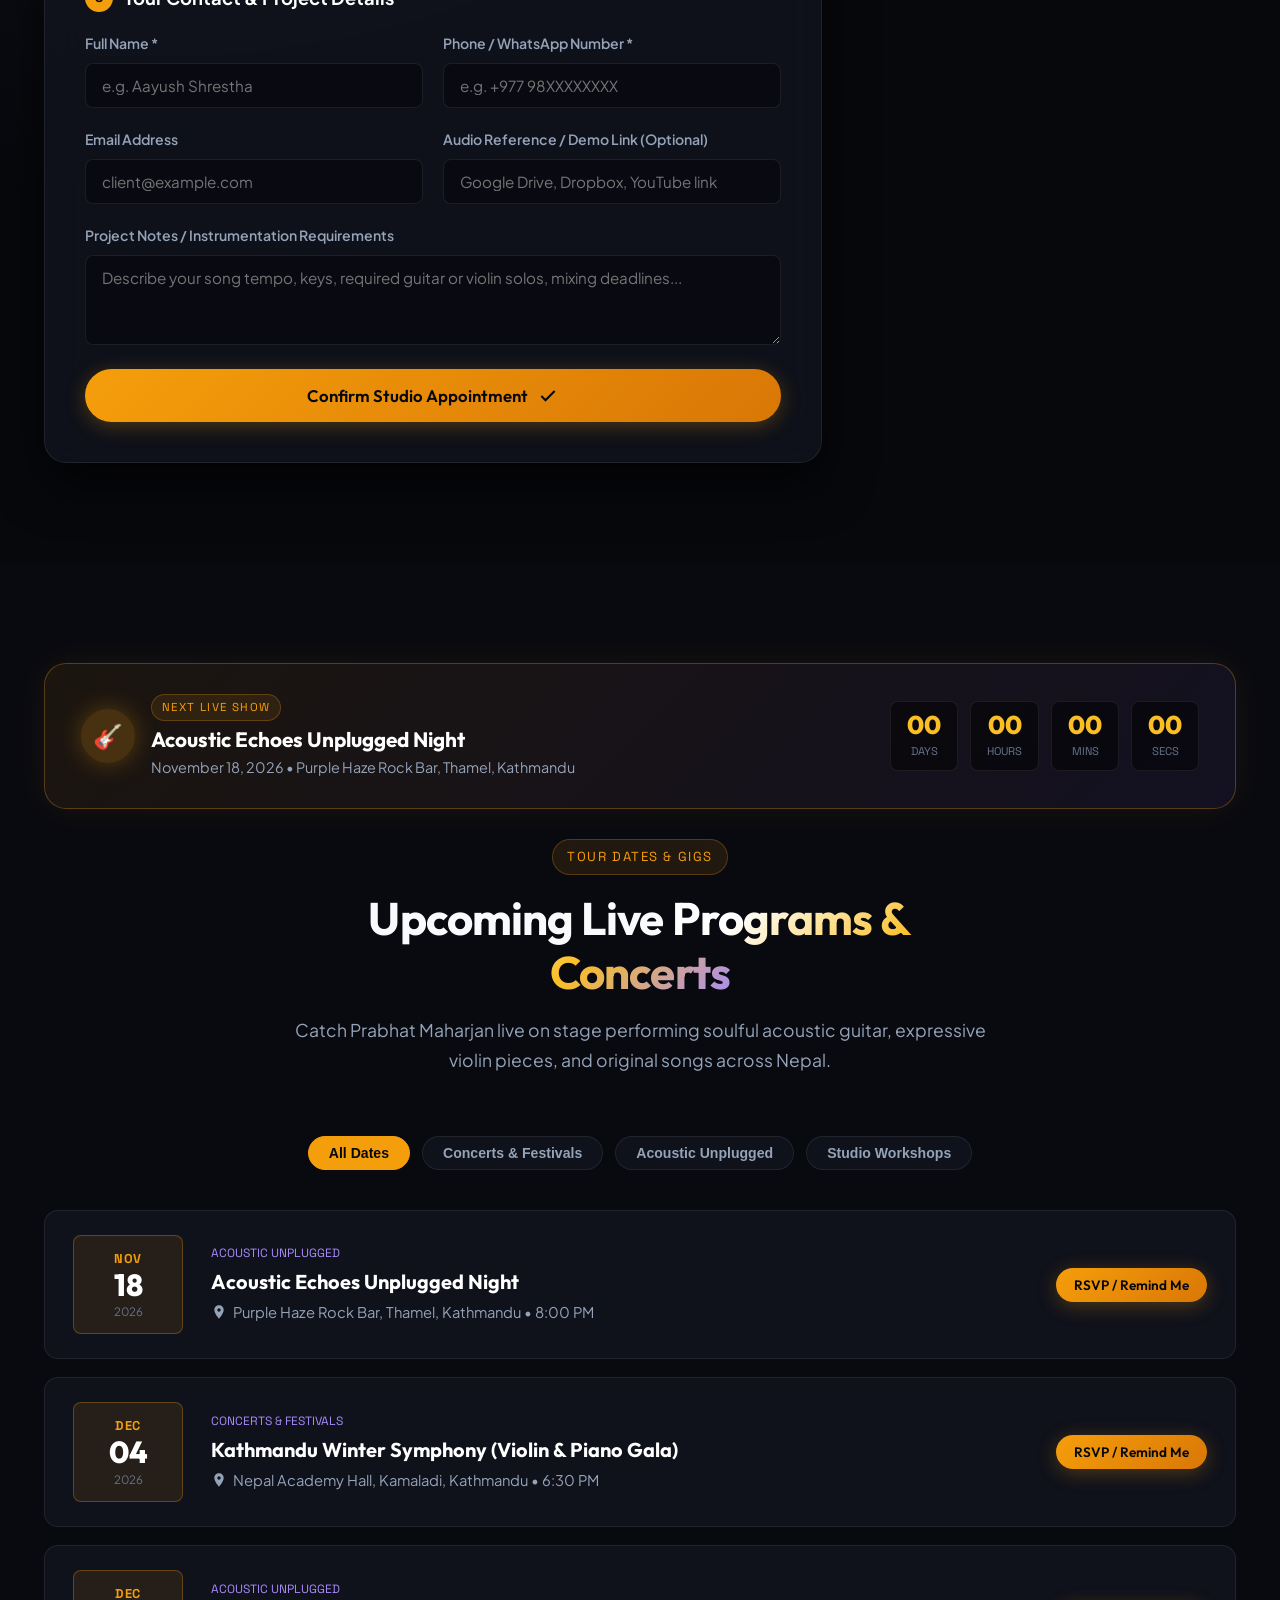
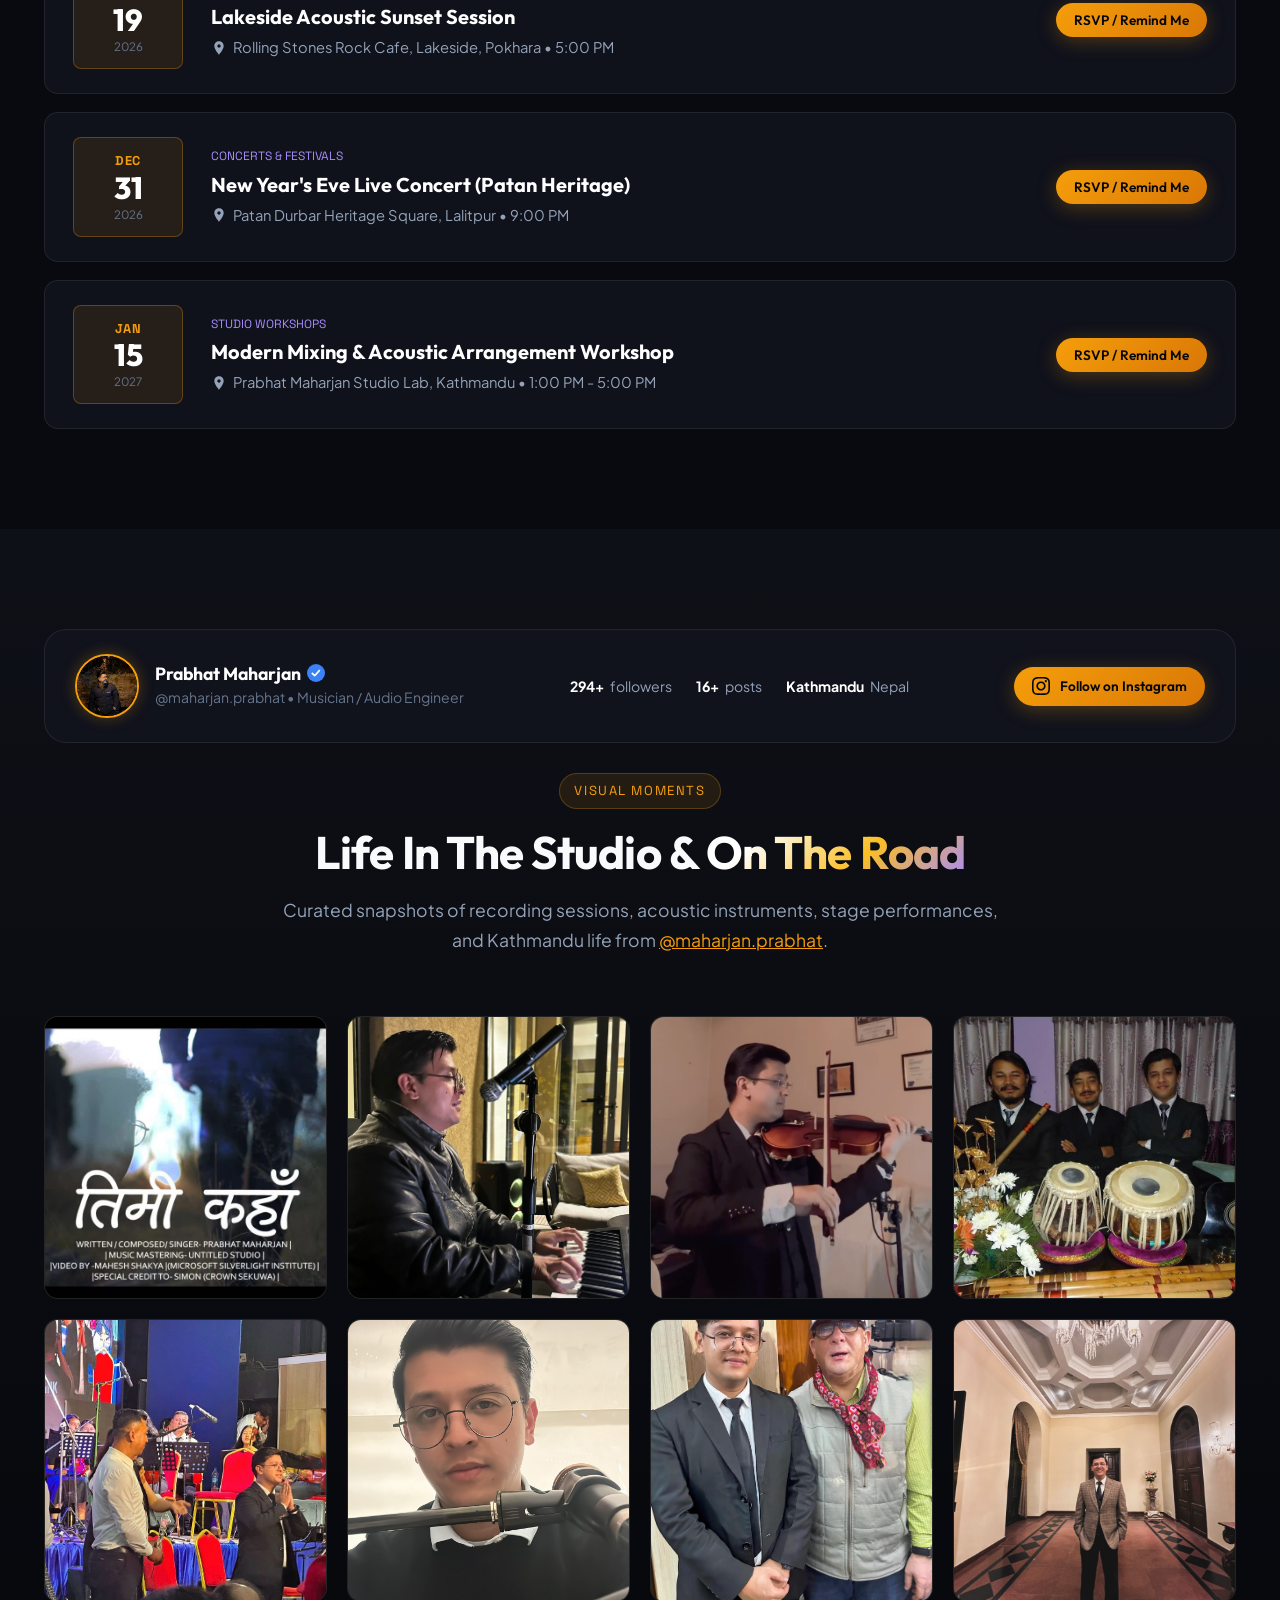
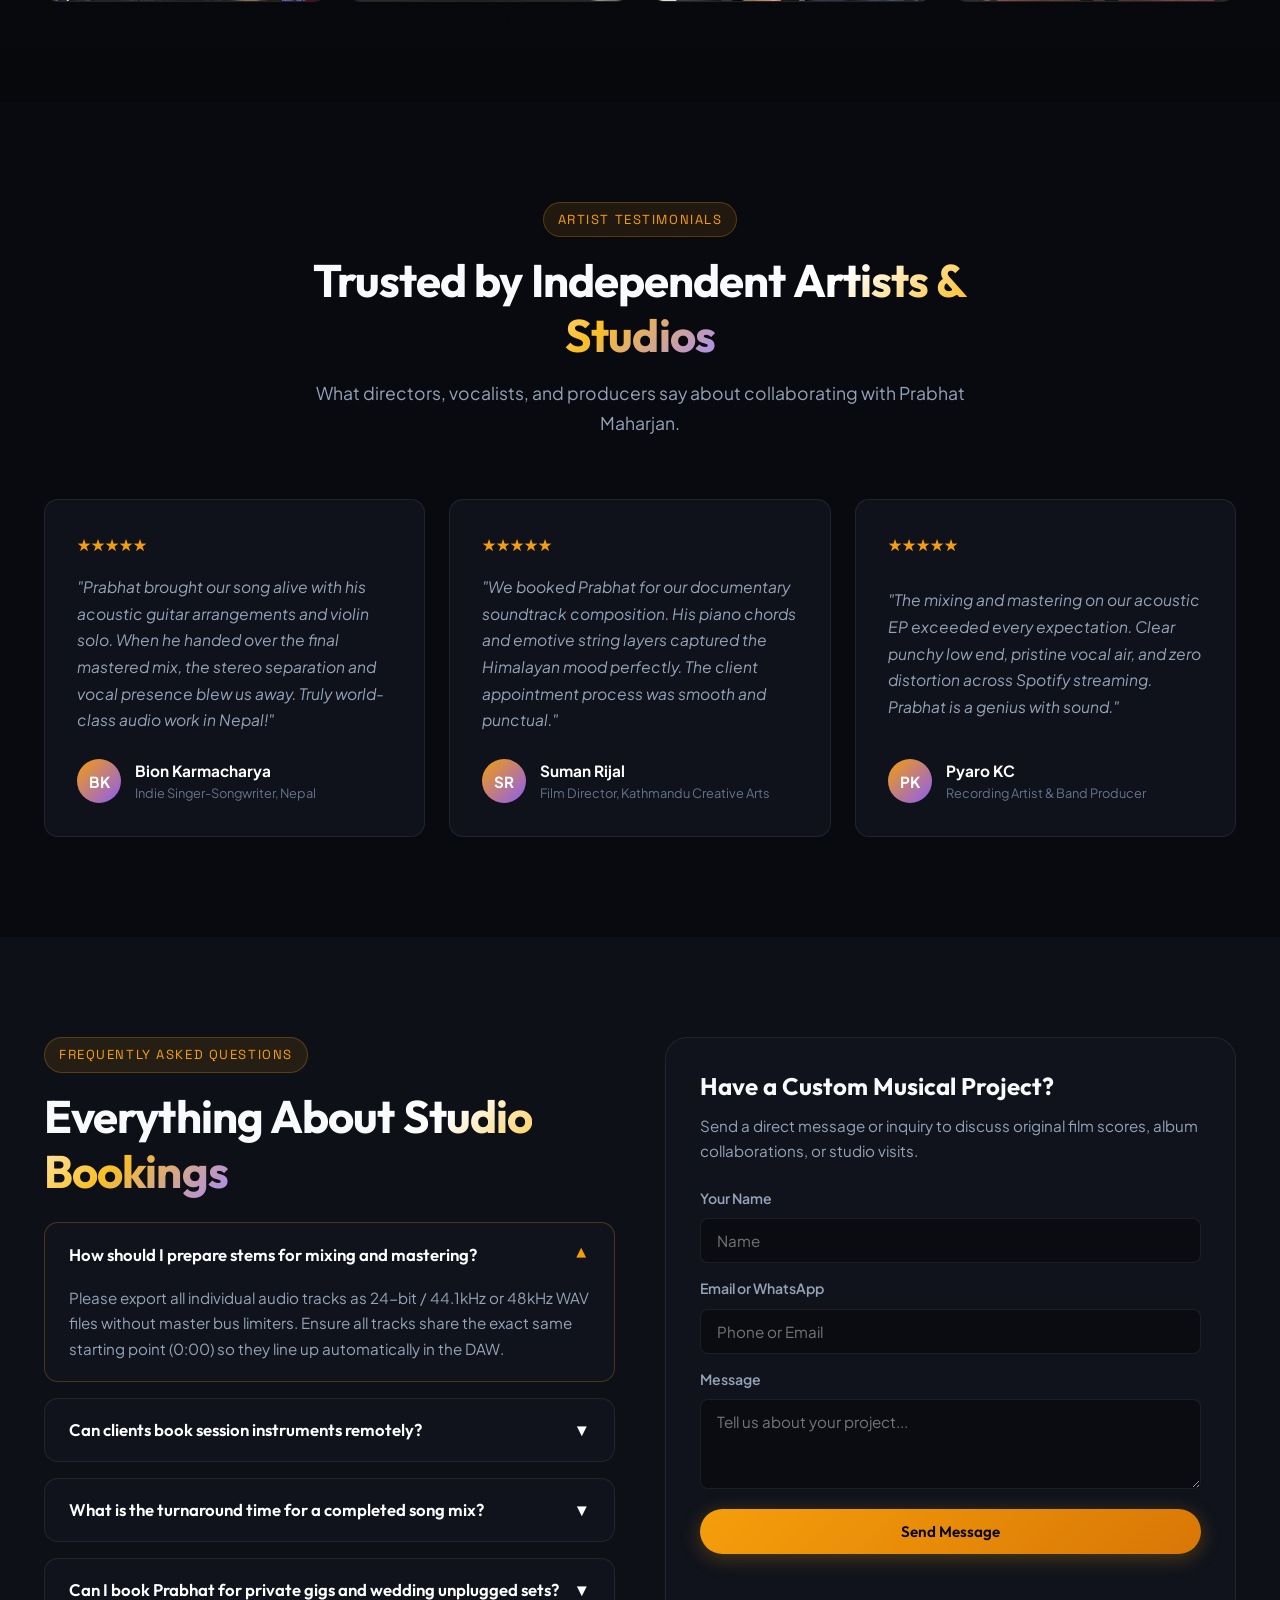
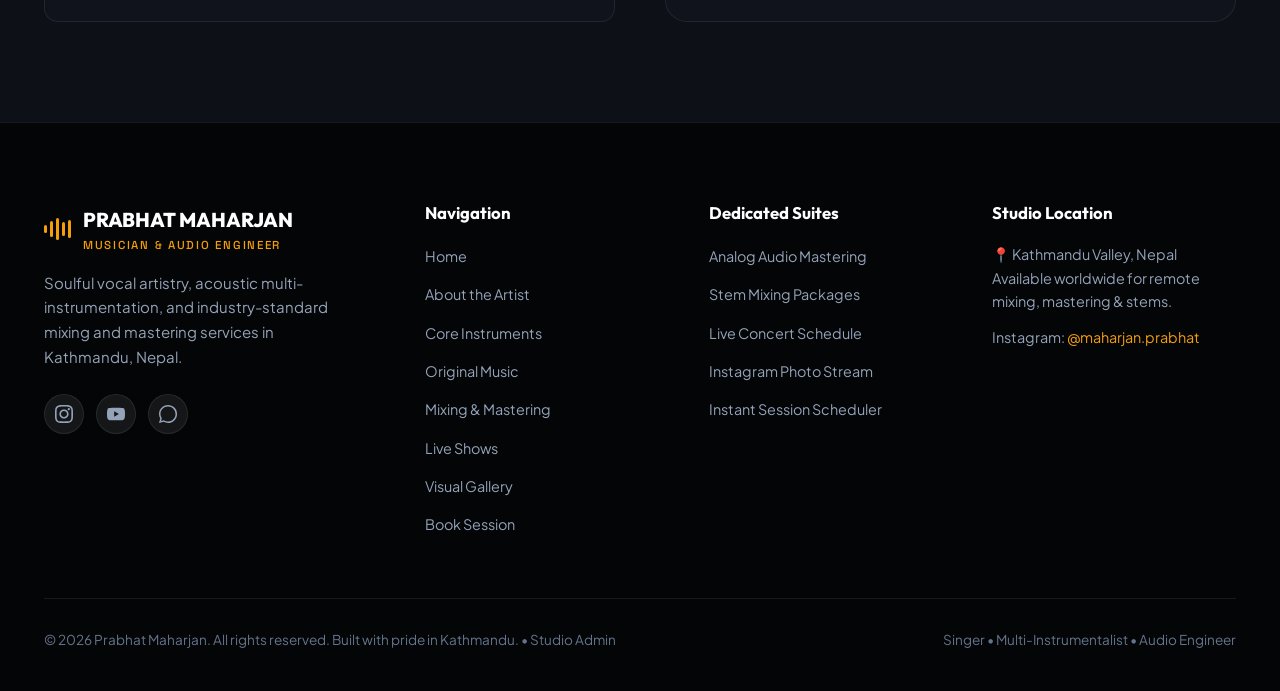
==== commit bd1eafdd: "feat: complete Studio CMS & Admin Panel accessible via /admin with dynamic store sync" ====
--- a/index.html
+++ b/index.html
@@ -1250,7 +1250,7 @@
       </div>
 
       <div class="footer-bottom-bar">
-        <div>© 2026 Prabhat Maharjan. All rights reserved. Built with pride in Kathmandu.</div>
+        <div>© 2026 Prabhat Maharjan. All rights reserved. Built with pride in Kathmandu. • <a href="admin.html" style="color: #64748b; text-decoration: none;">Studio Admin</a></div>
         <div>Singer • Multi-Instrumentalist • Audio Engineer</div>
       </div>
     </div>
@@ -1341,6 +1341,7 @@
   </div>
 
   <!-- Scripts -->
+  <script src="js/cms-store.js"></script>
   <script src="js/player.js"></script>
   <script src="js/booking.js"></script>
   <script src="js/main.js"></script>
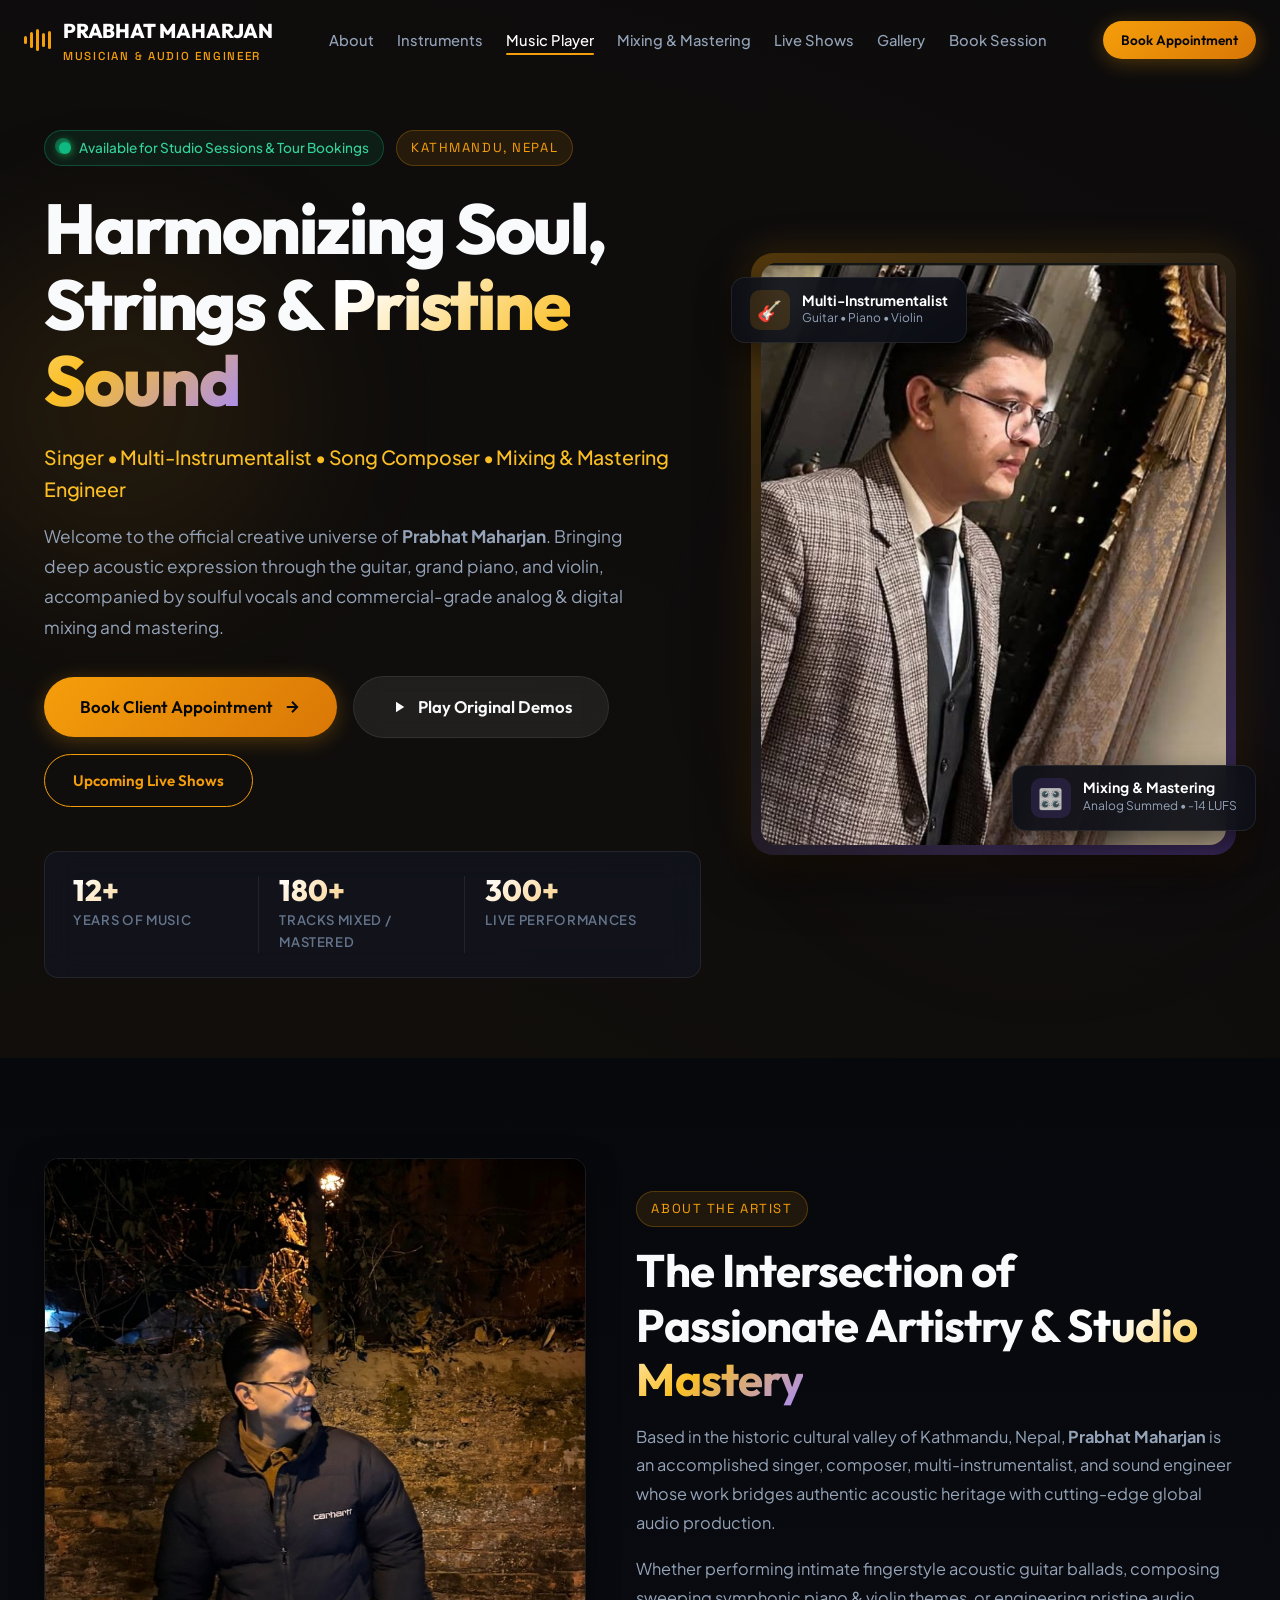
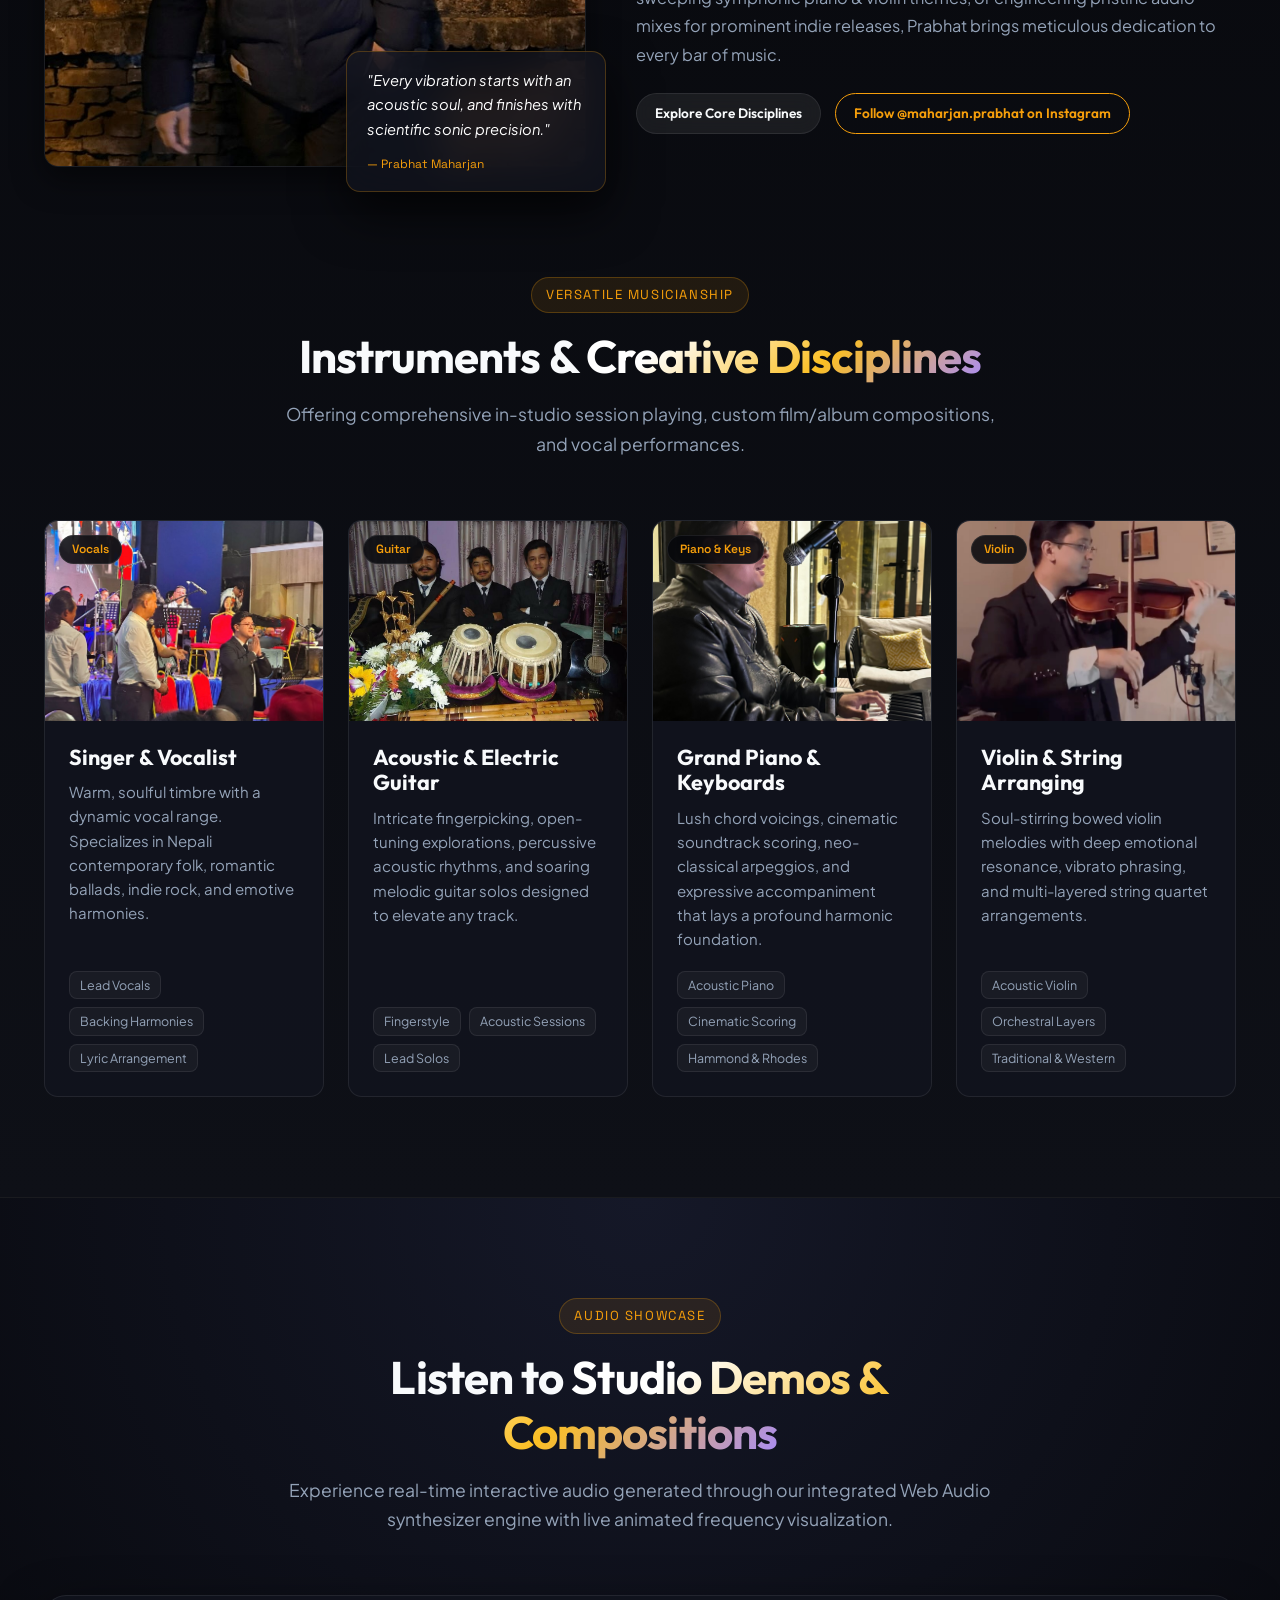
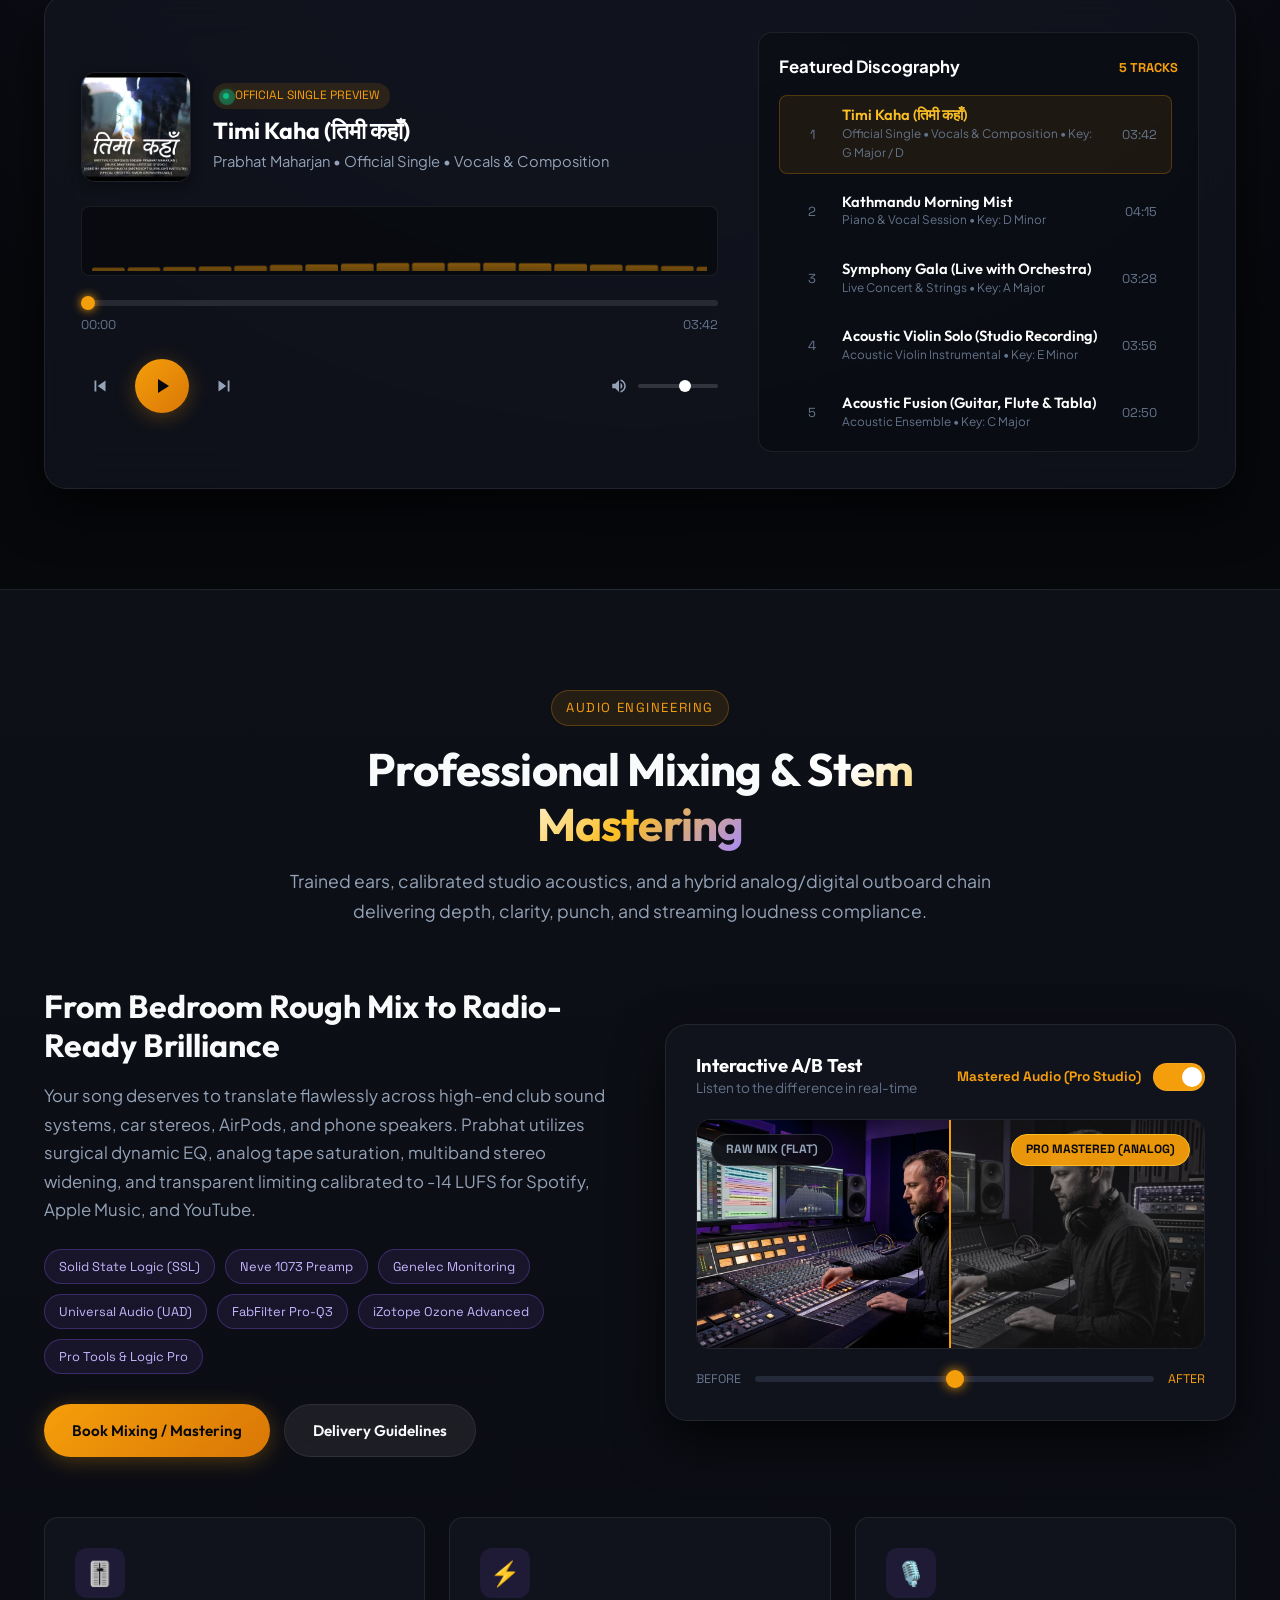
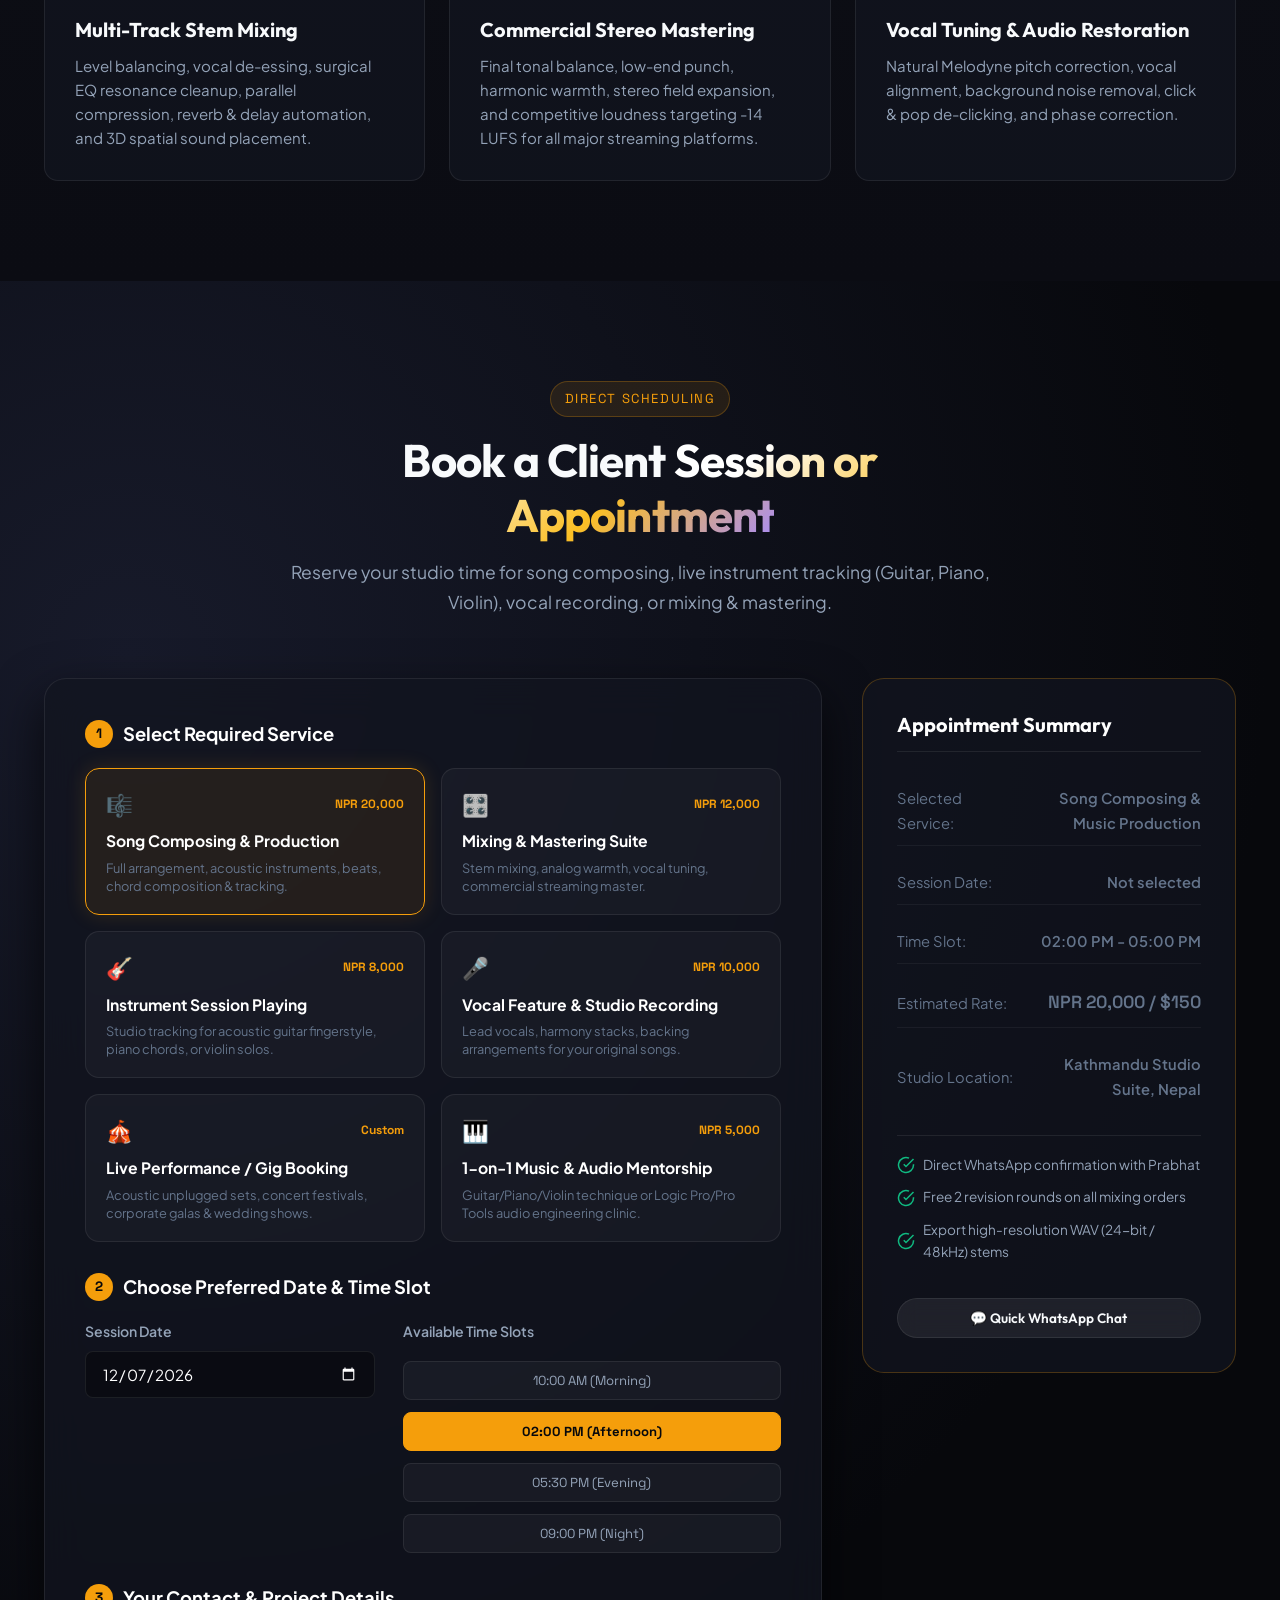
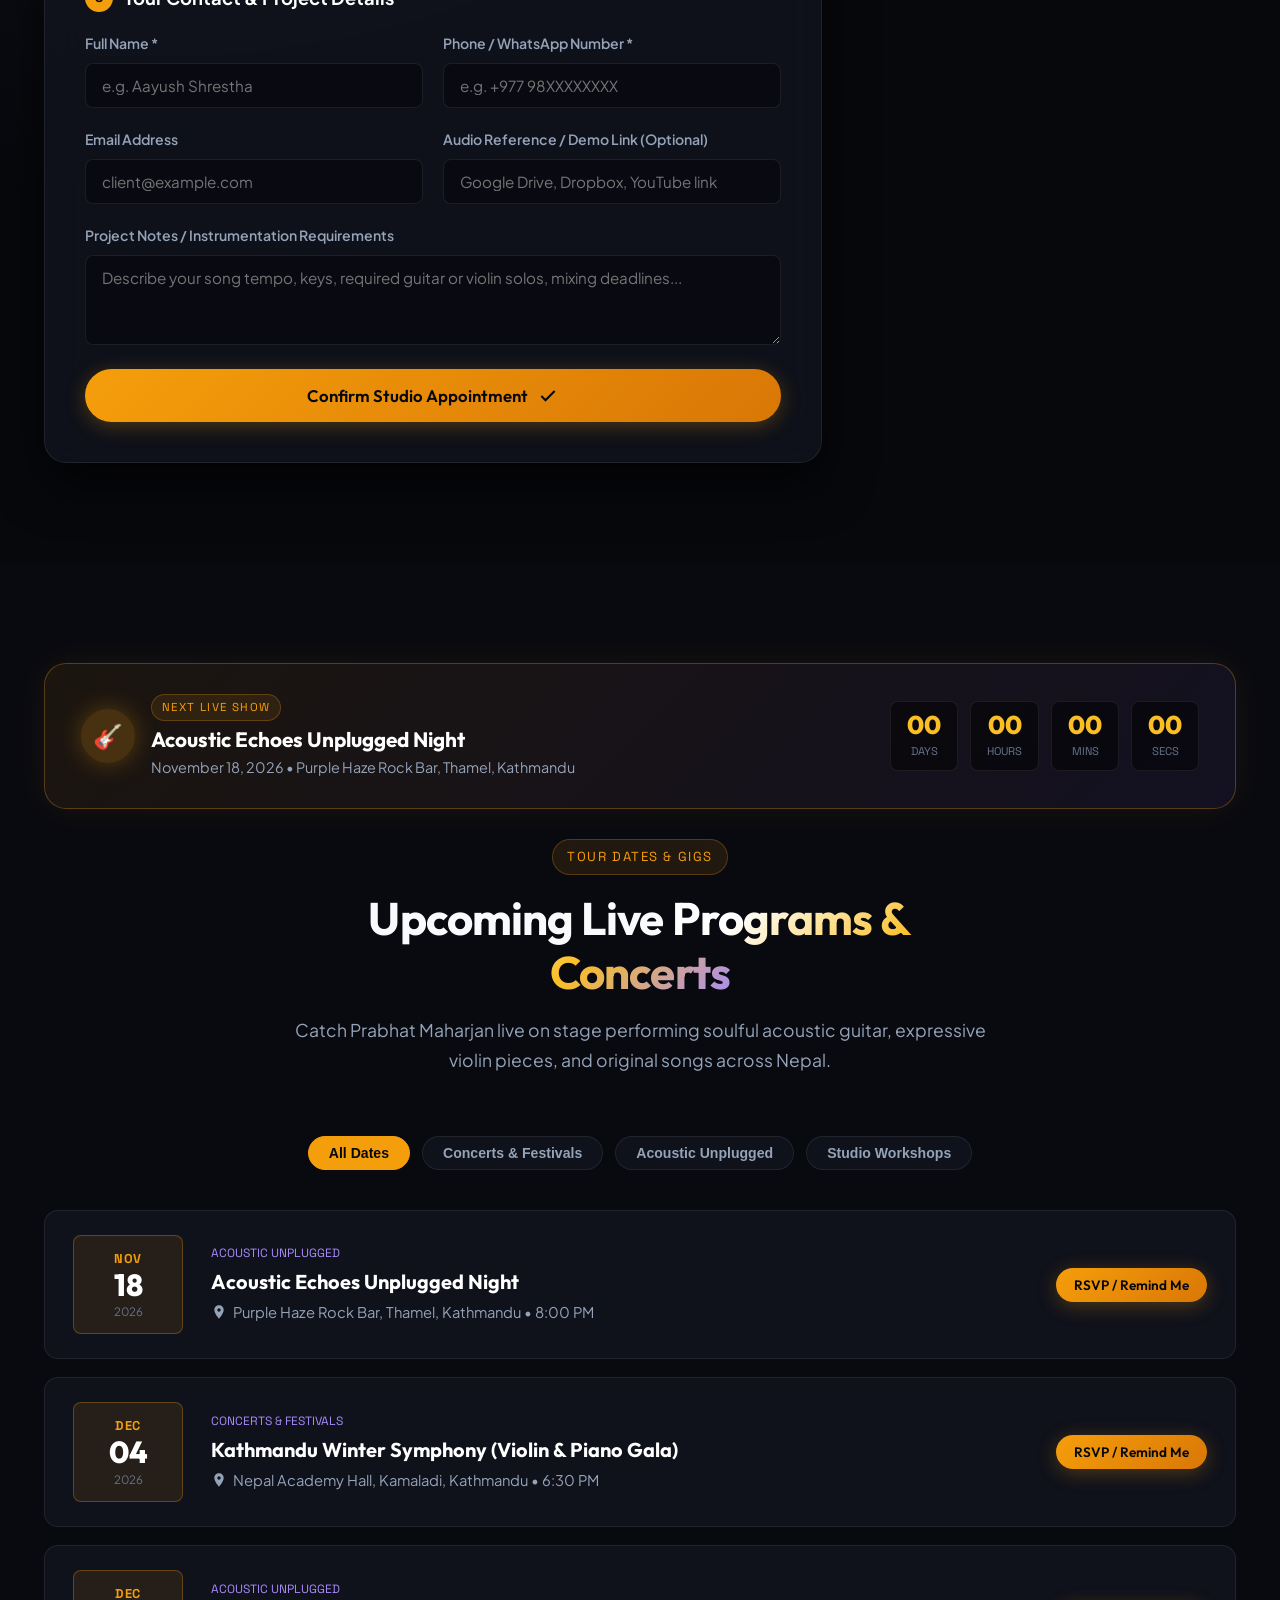
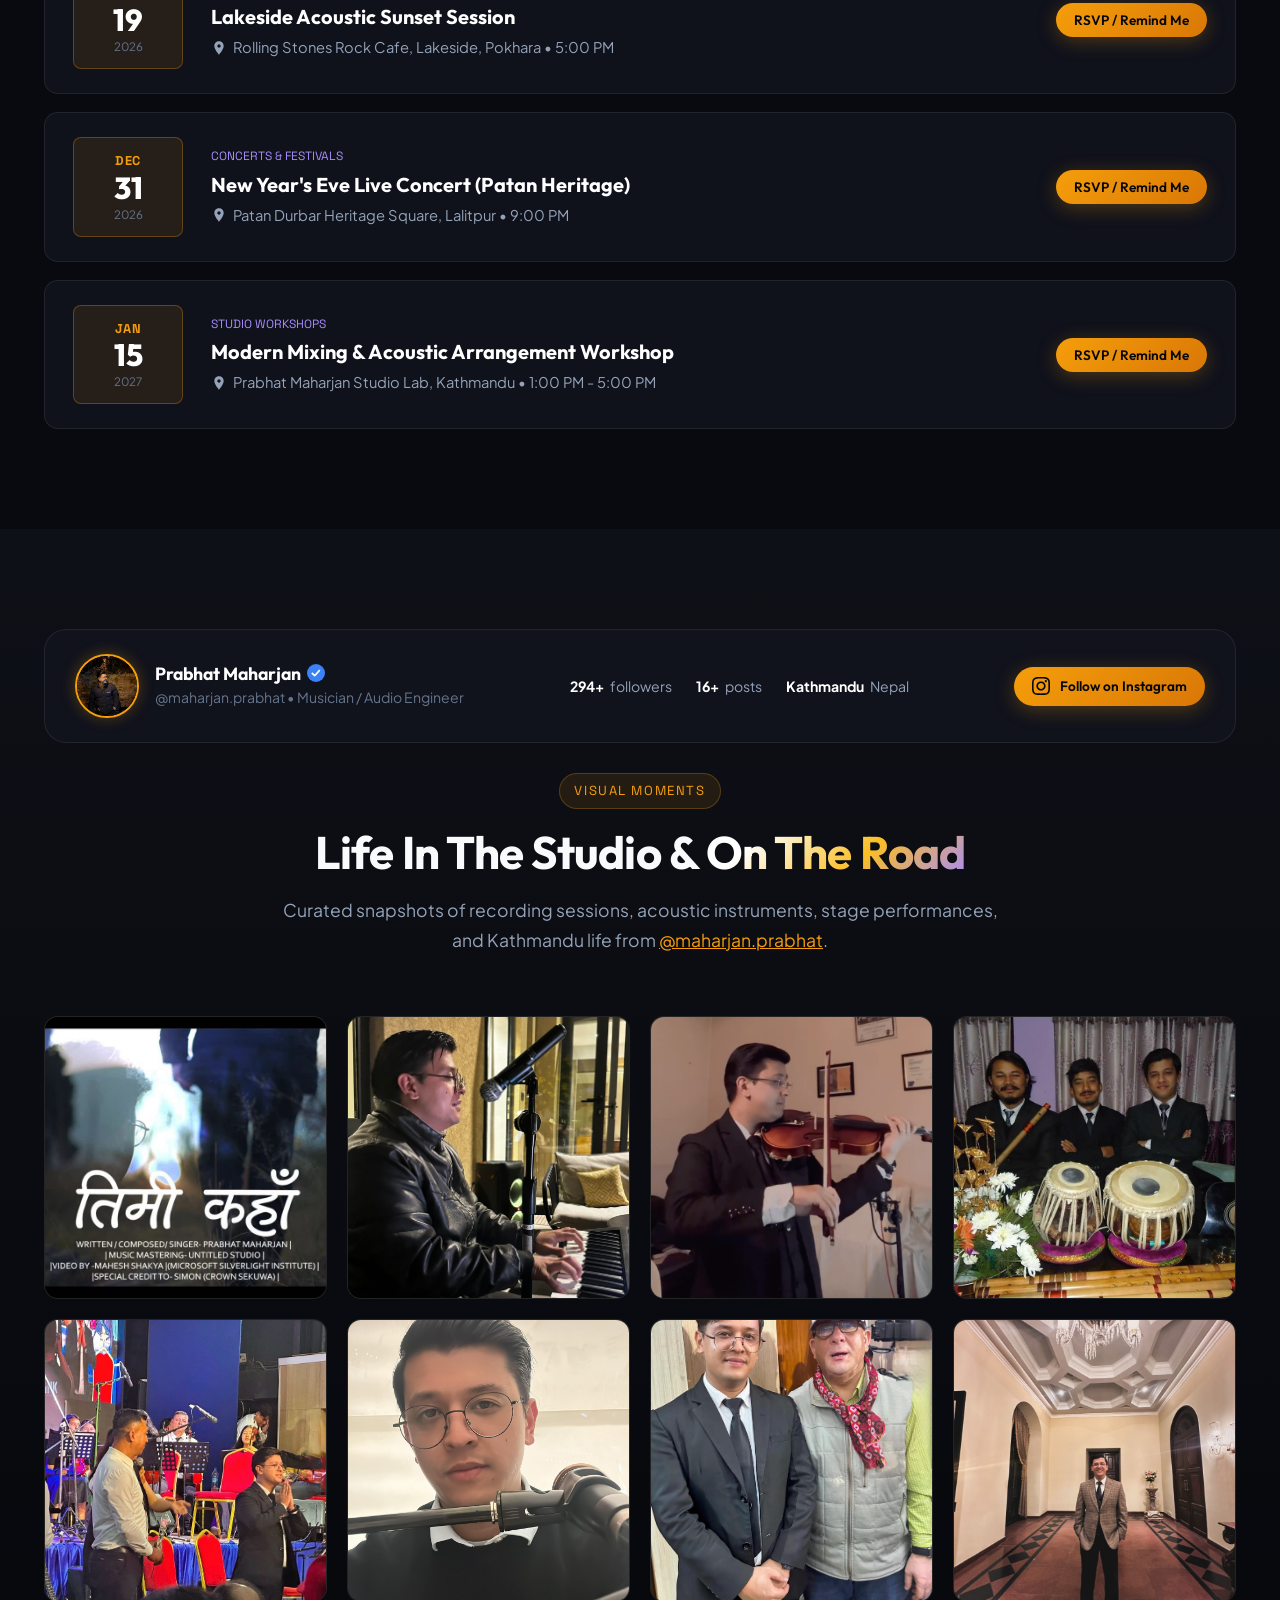
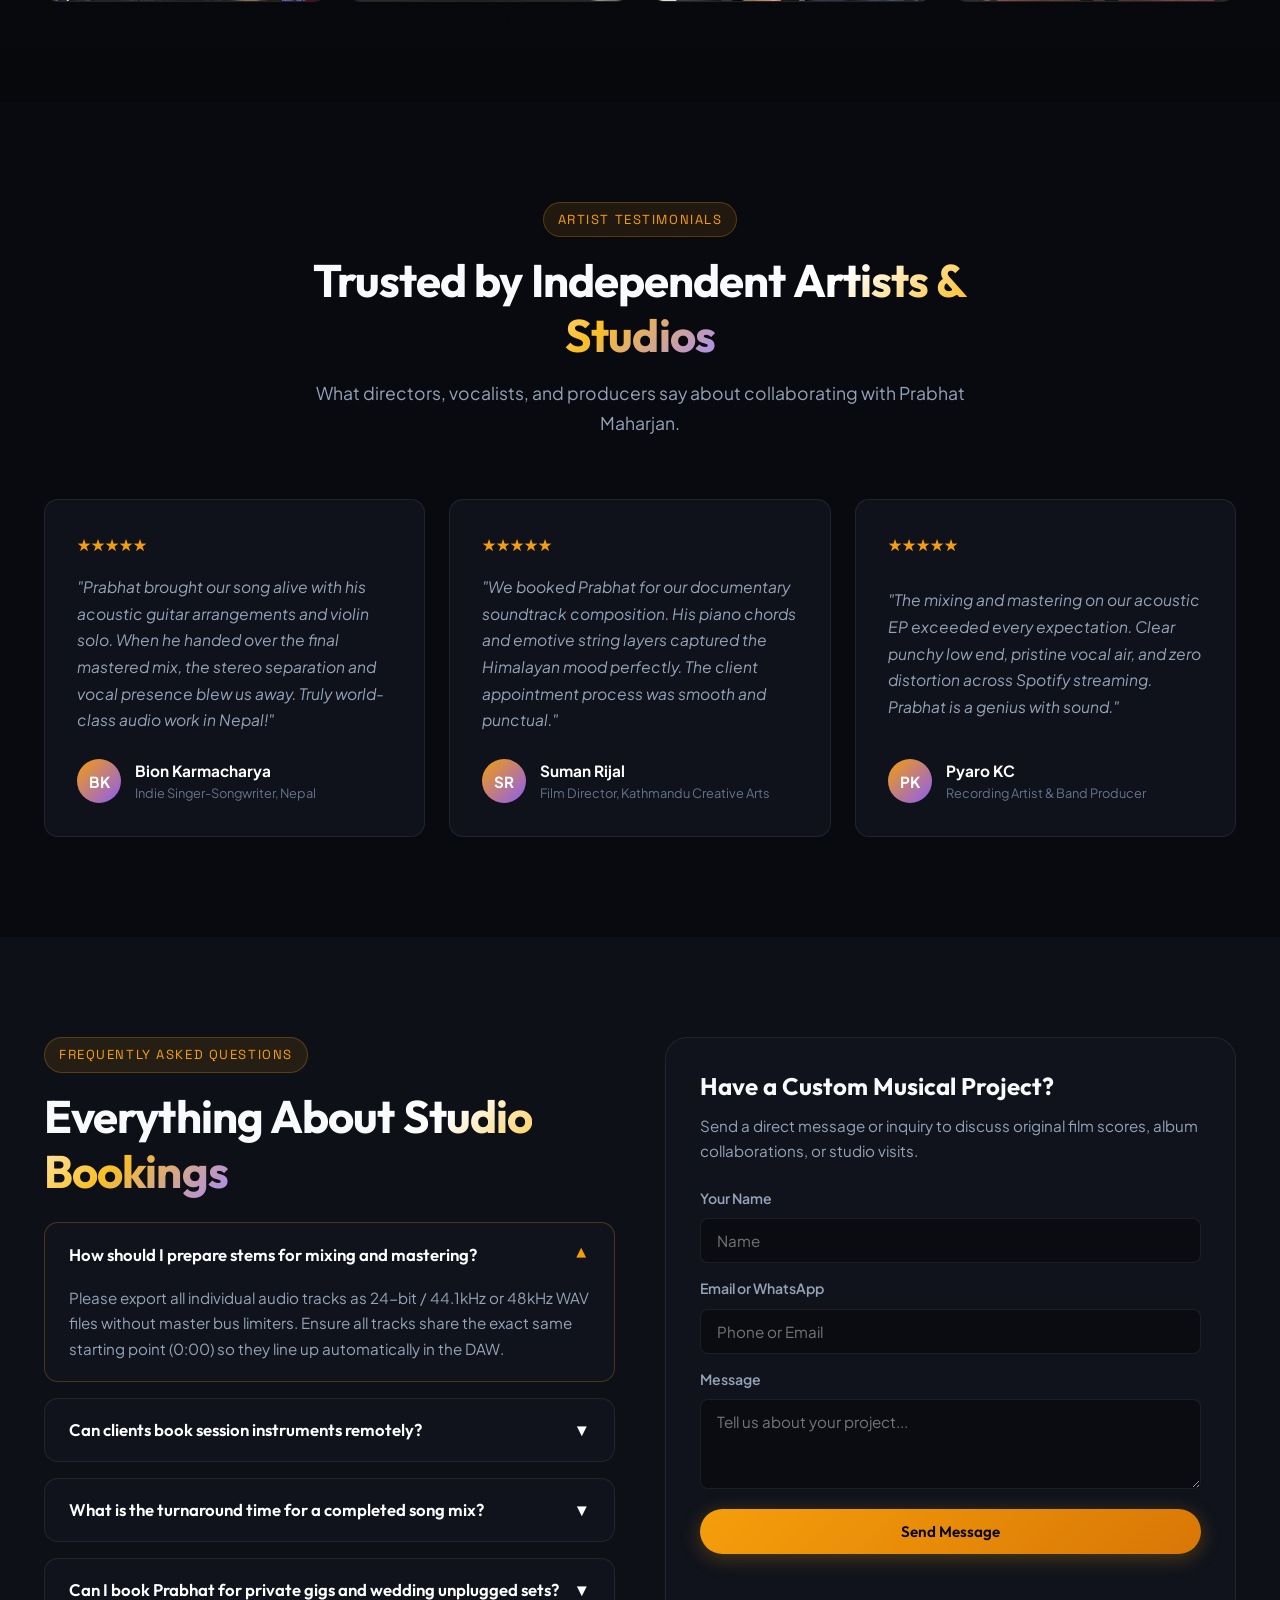
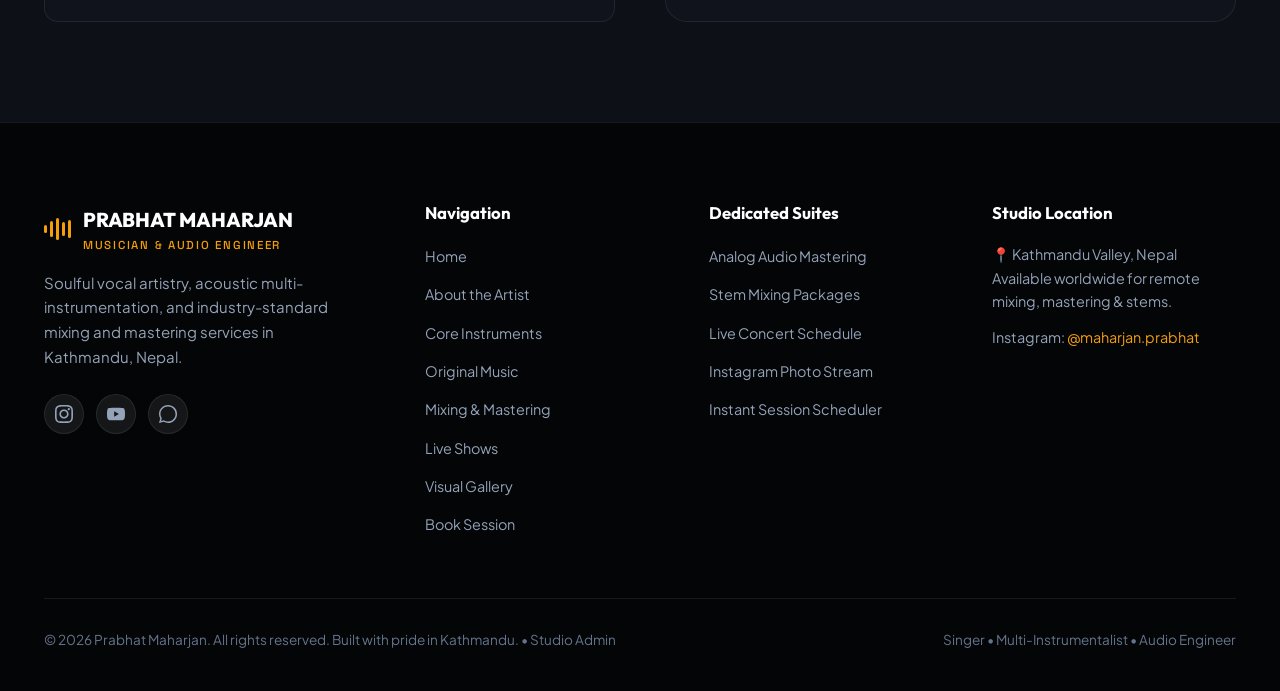
==== commit 2a74f1e3: "fix: update phone number to correct Prabhat contact 9840515079" ====
--- a/index.html
+++ b/index.html
@@ -710,7 +710,7 @@
             </div>
 
             <div style="text-align: center; margin-top: 10px;">
-              <a href="https://wa.me/9779841000000?text=Namaste%20Prabhat%20ji!%20I%20have%20an%20inquiry%20regarding%20studio%20session%20booking." target="_blank" rel="noopener" class="btn btn-secondary btn-sm" style="width: 100%;">
+              <a href="https://wa.me/9779840515079?text=Namaste%20Prabhat%20ji!%20I%20have%20an%20inquiry%20regarding%20studio%20session%20booking." target="_blank" rel="noopener" class="btn btn-secondary btn-sm" style="width: 100%;">
                 💬 Quick WhatsApp Chat
               </a>
             </div>
@@ -1201,7 +1201,7 @@
               </svg>
             </a>
             <!-- WhatsApp Direct -->
-            <a href="https://wa.me/9779841000000" target="_blank" rel="noopener" class="social-btn" aria-label="WhatsApp Contact">
+            <a href="https://wa.me/9779840515079" target="_blank" rel="noopener" class="social-btn" aria-label="WhatsApp Contact">
               <svg viewBox="0 0 24 24" width="18" height="18" fill="currentColor">
                 <path d="M12.031 0C5.397 0 0 5.394 0 12.028c0 2.122.553 4.195 1.605 6.017L0 24l6.155-1.583a12.035 12.035 0 0 0 5.876 1.528h.005c6.632 0 12.029-5.394 12.029-12.028 0-3.214-1.251-6.234-3.525-8.508C18.265 1.251 15.245 0 12.031 0zm0 22.012h-.004a10.02 10.02 0 0 1-5.116-1.396l-.367-.218-3.804.978 1.018-3.708-.239-.38a10.01 10.01 0 0 1-1.536-5.26c0-5.526 4.498-10.024 10.029-10.024 2.678 0 5.195 1.043 7.087 2.937a9.99 9.99 0 0 1 2.941 7.088c0 5.526-4.499 10.023-10.026 10.023z"/>
               </svg>
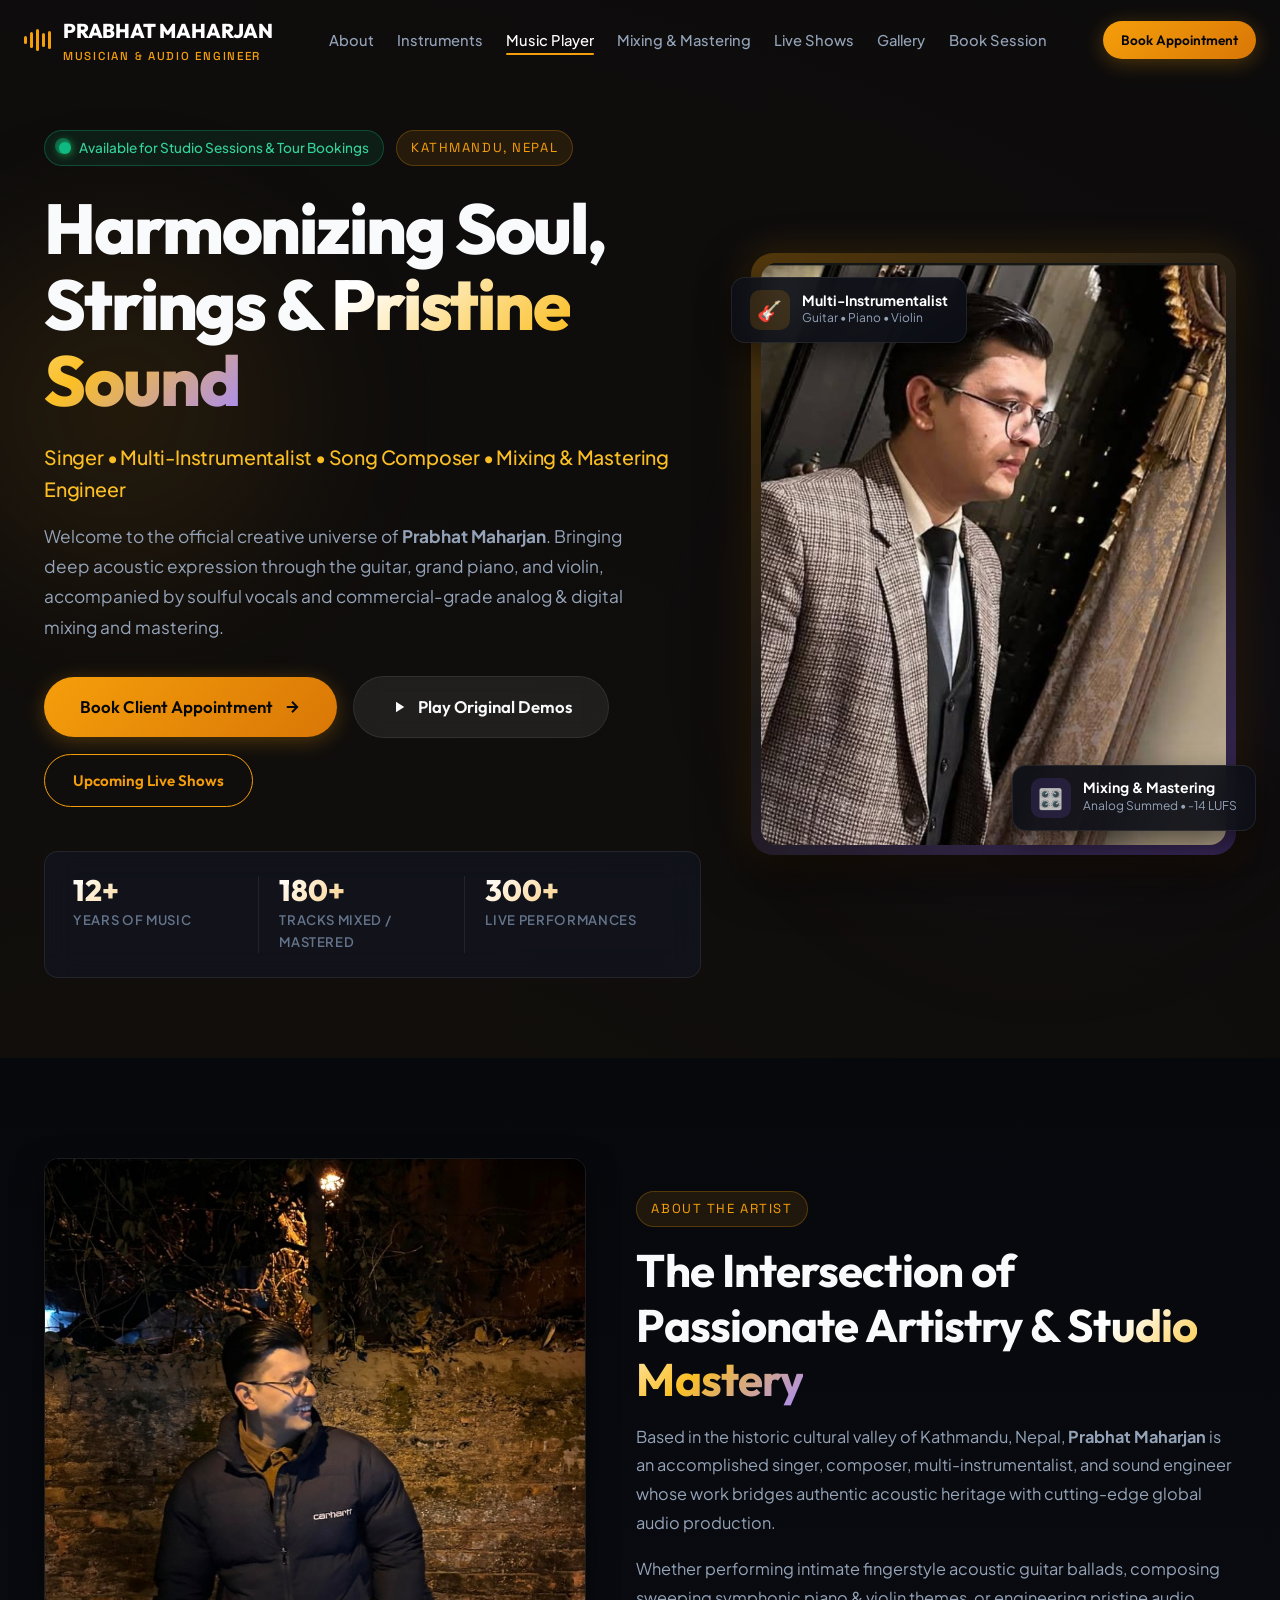
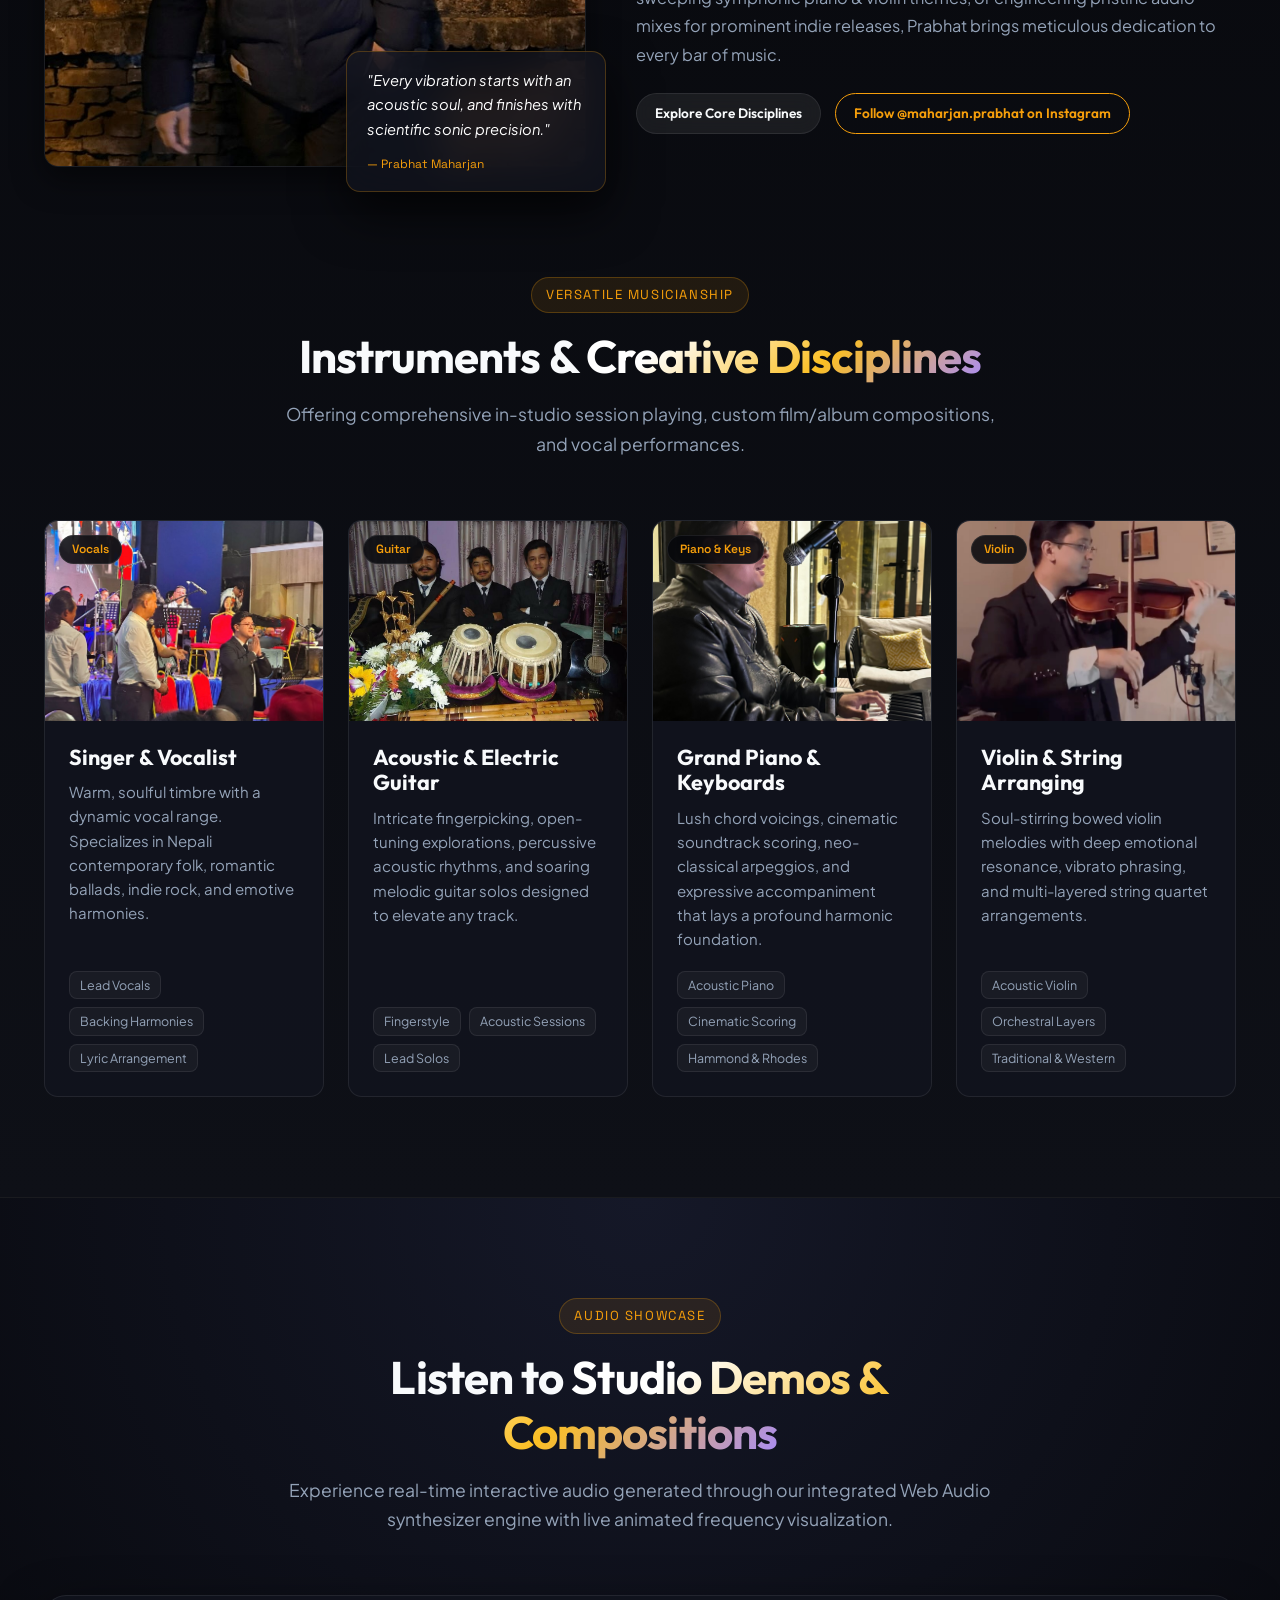
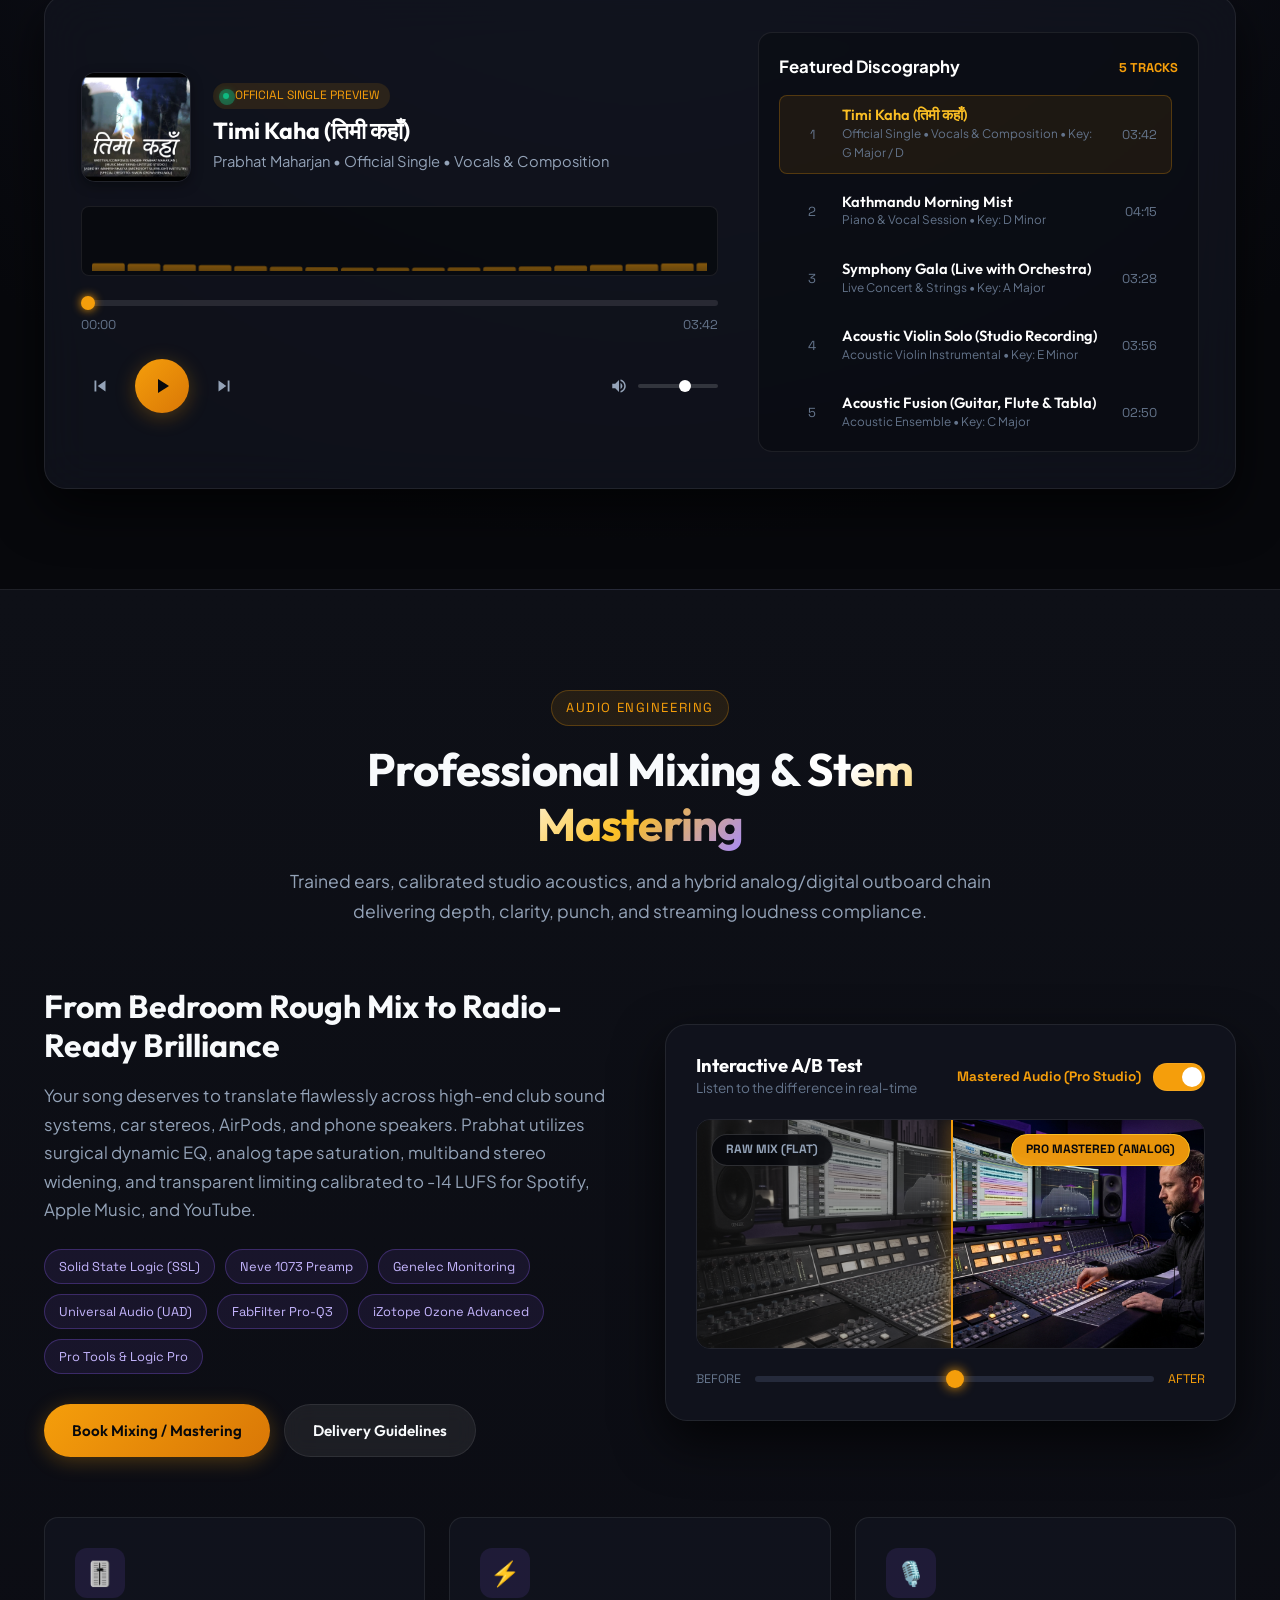
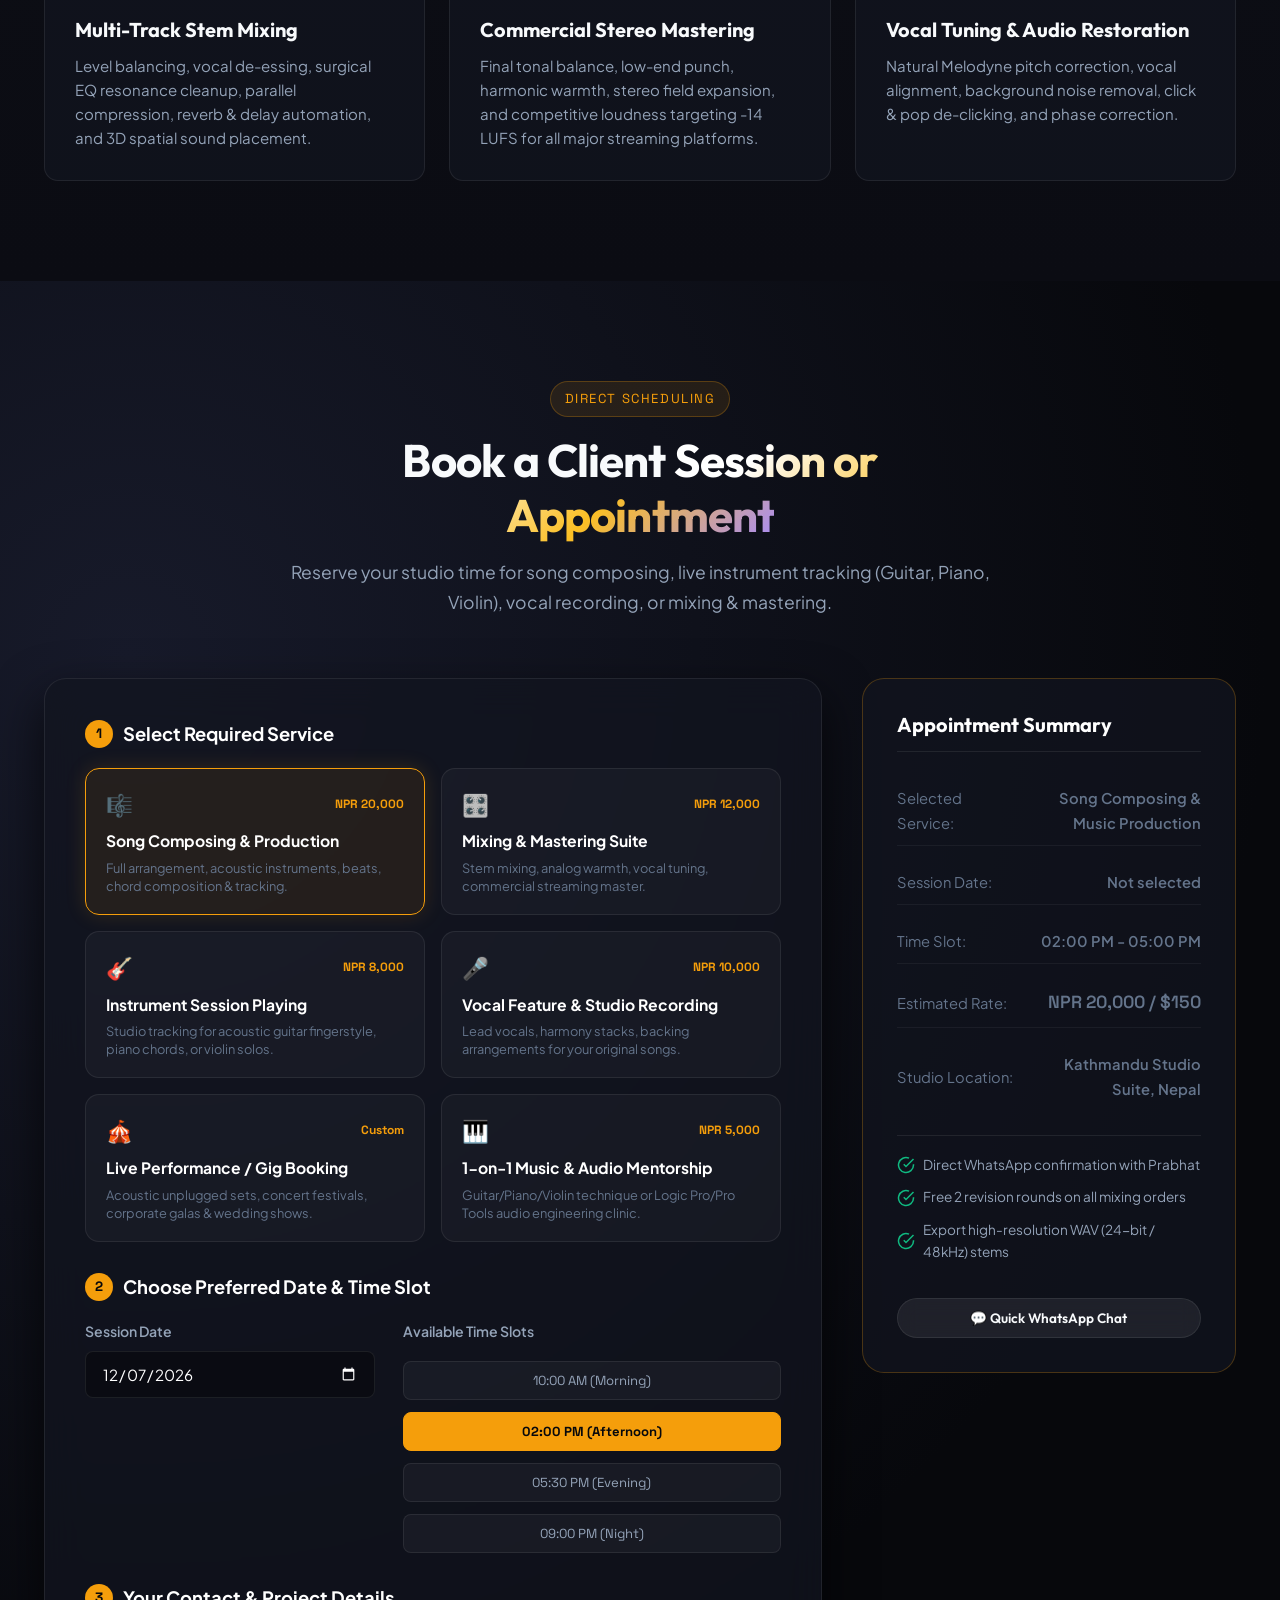
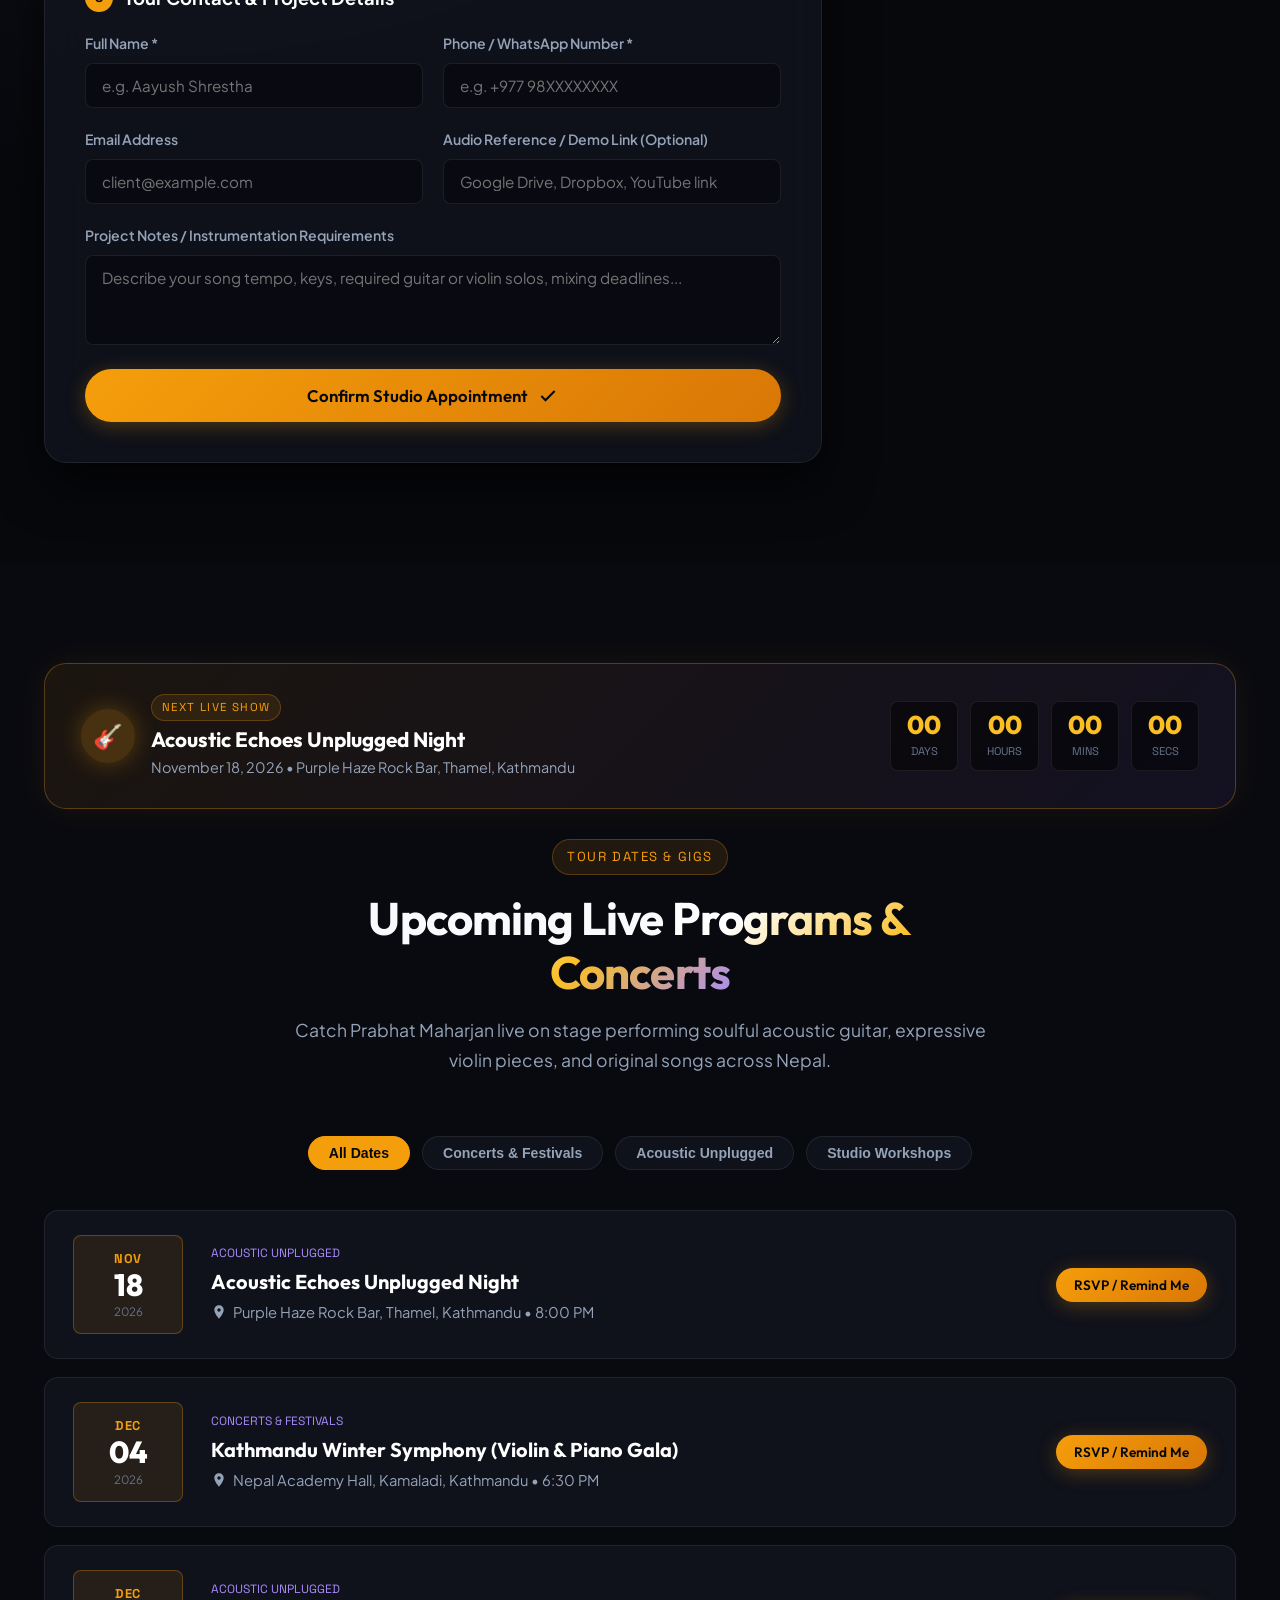
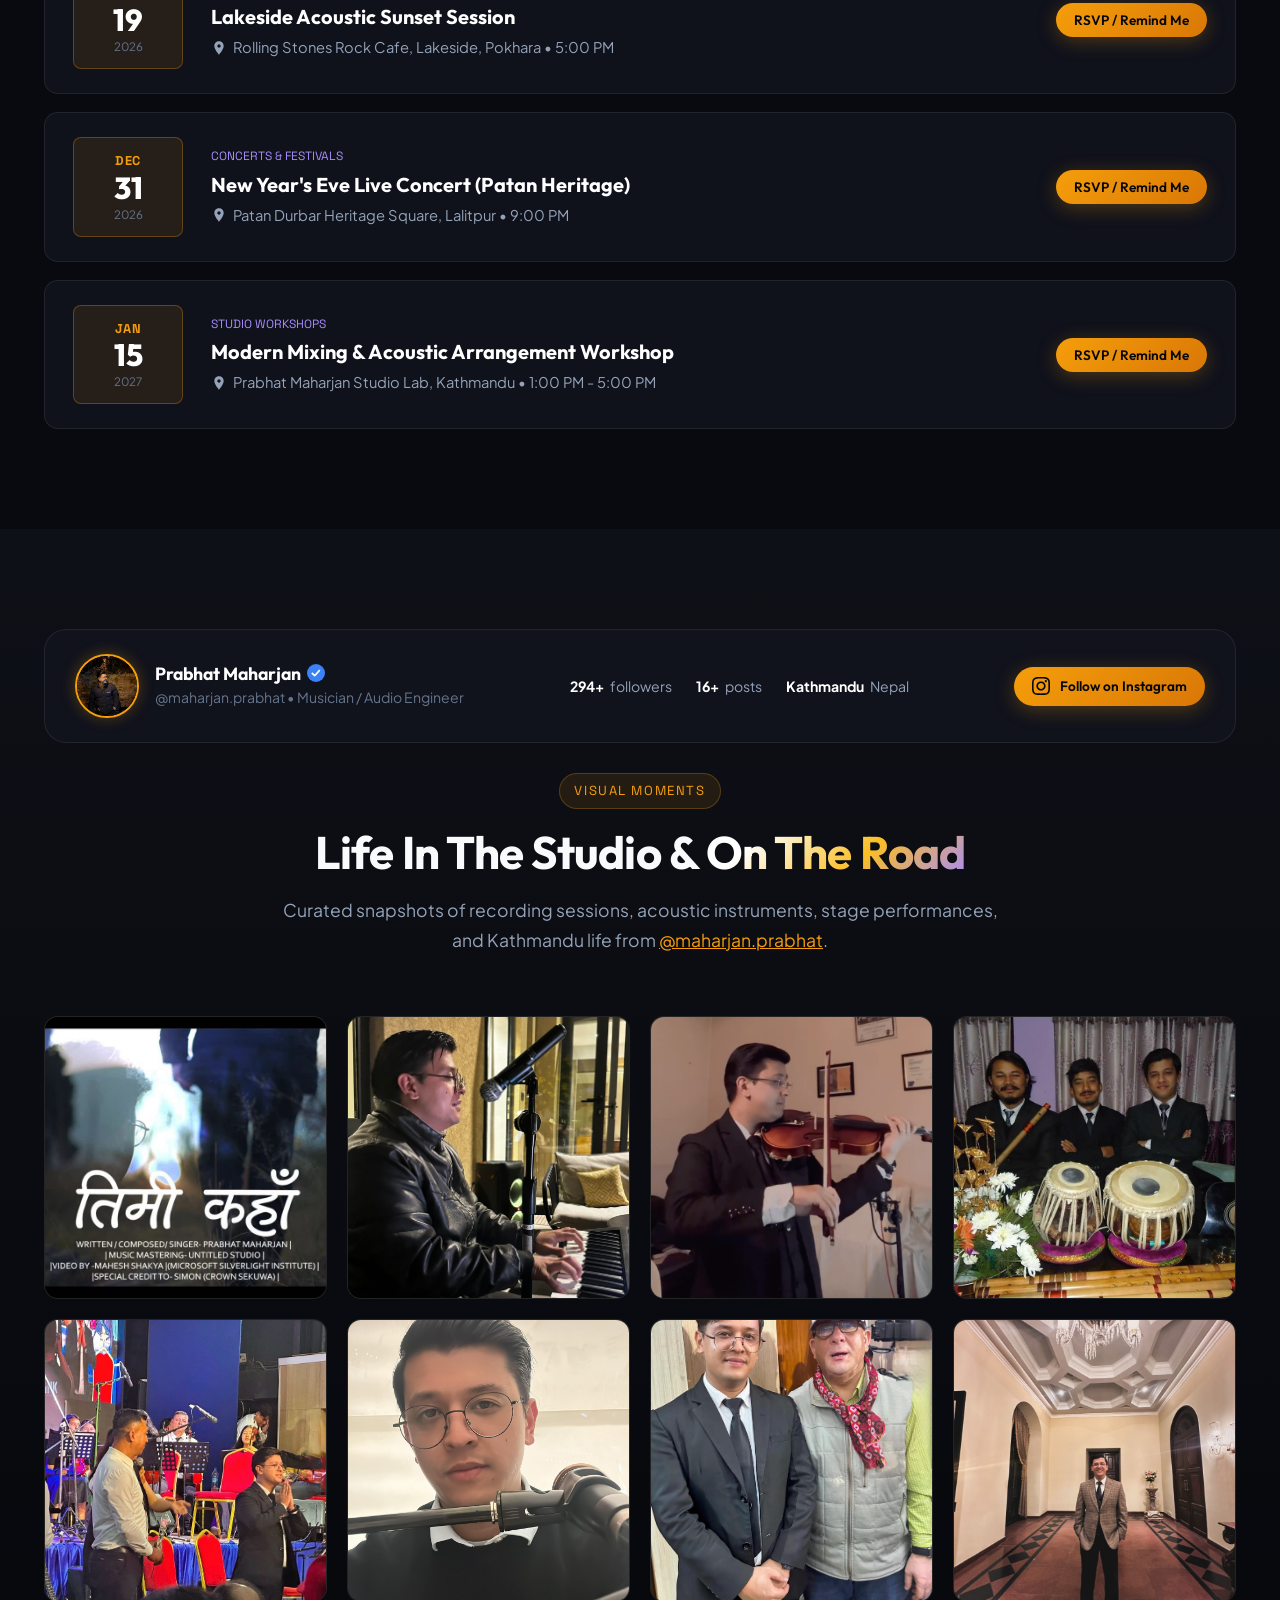
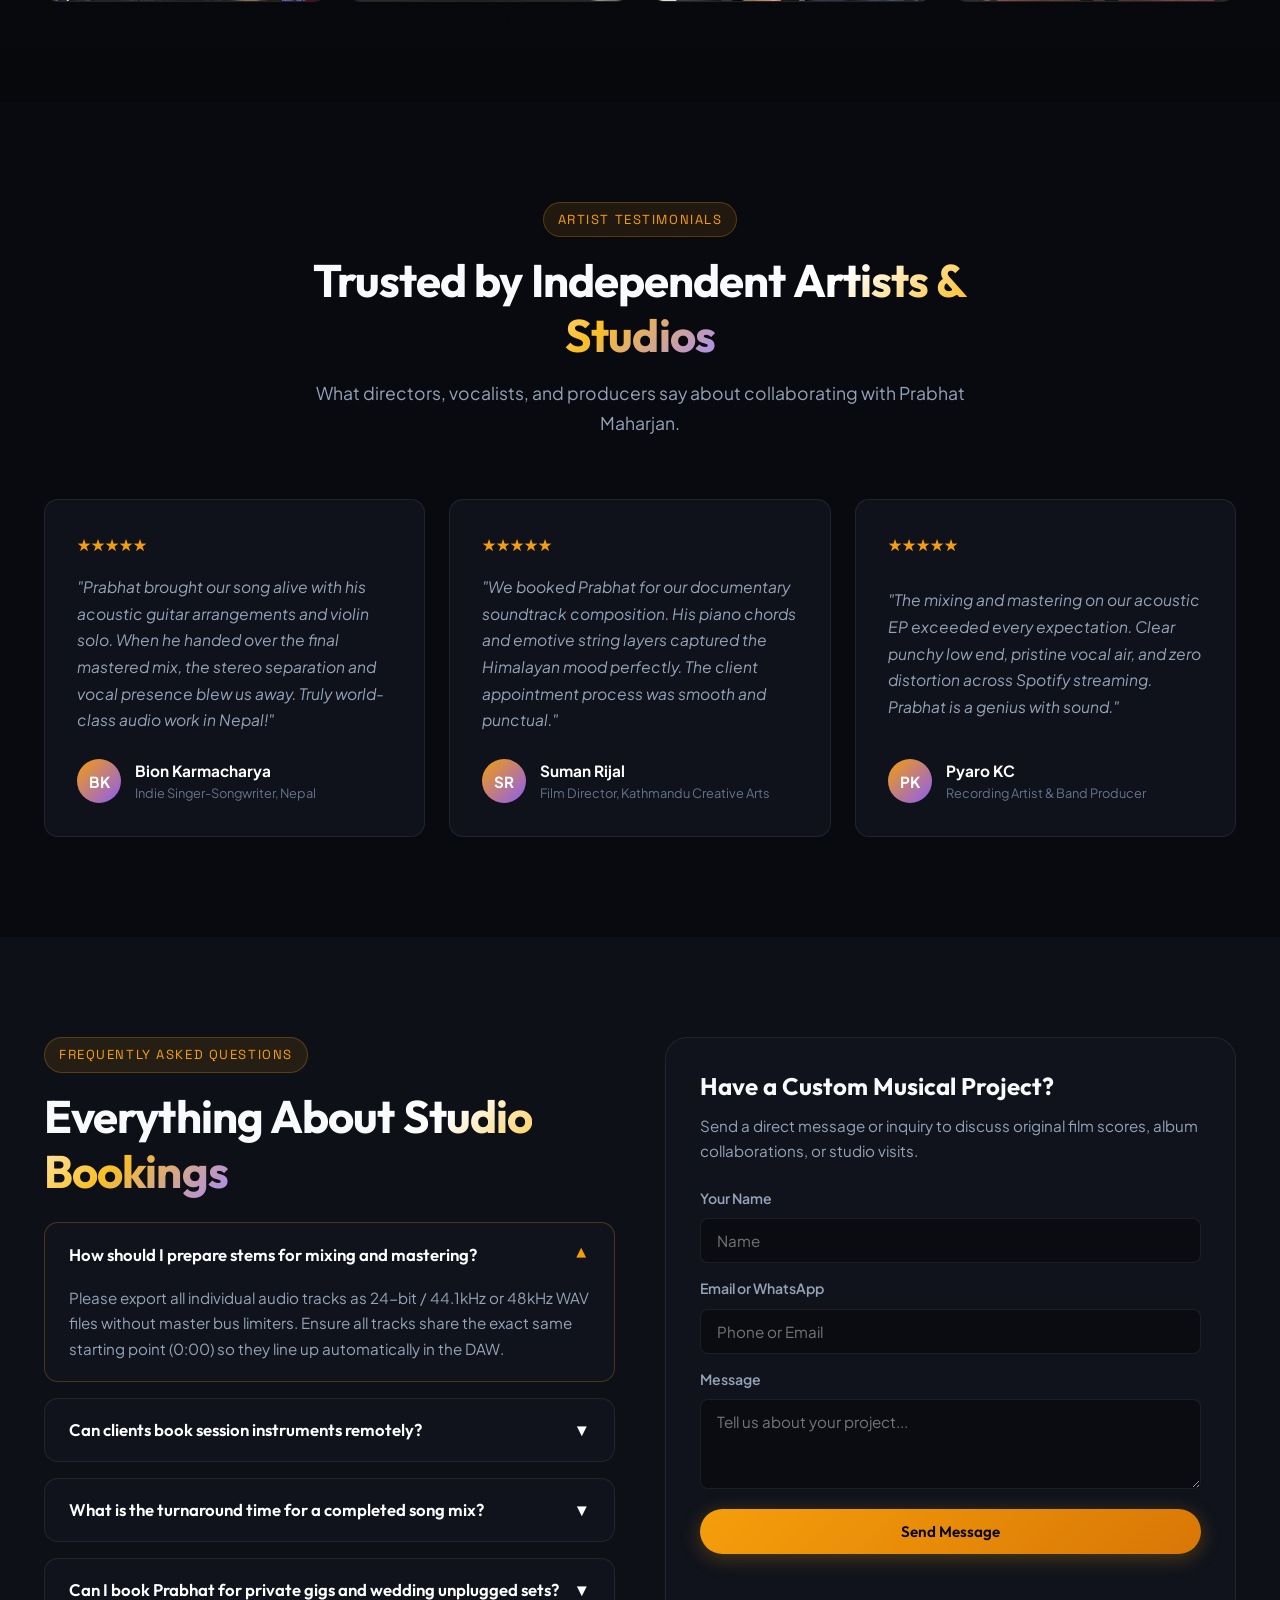
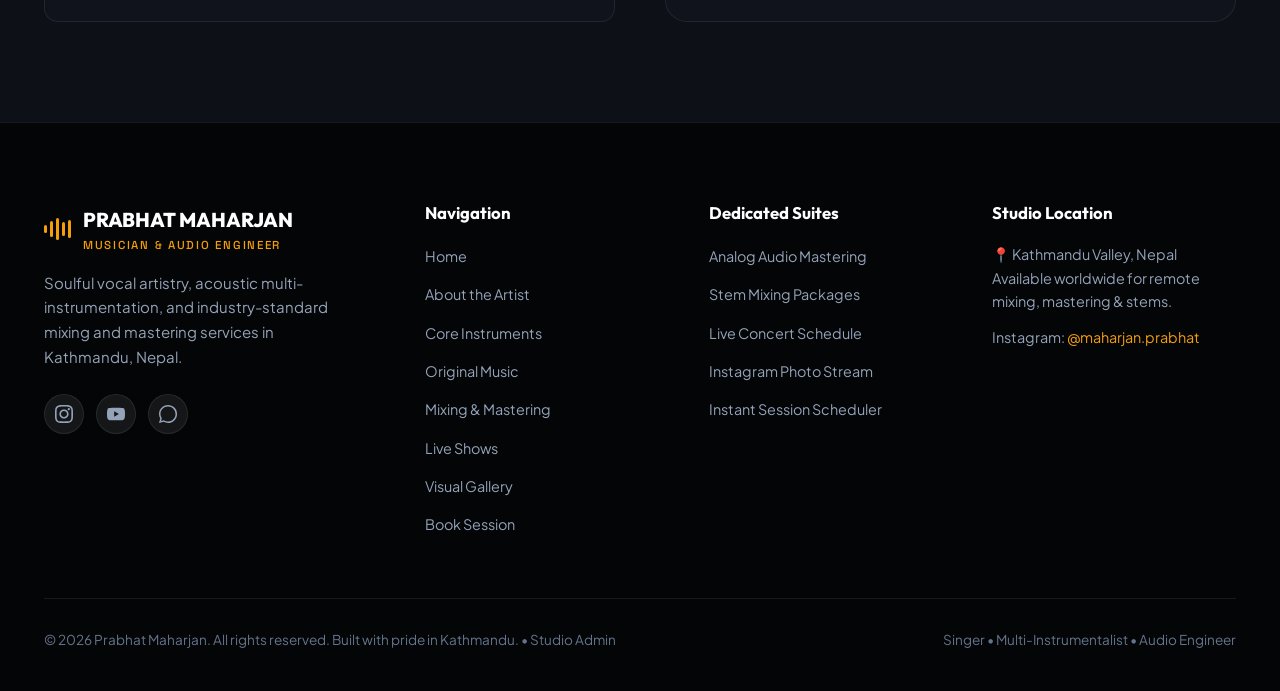
==== commit 14eebb77: "feat: attach Prabhat's official YouTube channel across all footers, CMS defaults, and admin settings" ====
--- a/index.html
+++ b/index.html
@@ -1195,7 +1195,7 @@
               </svg>
             </a>
             <!-- YouTube -->
-            <a href="https://www.youtube.com" target="_blank" rel="noopener" class="social-btn" aria-label="YouTube Channel">
+            <a href="https://www.youtube.com/channel/UC5GVgl4vYWJJbNpOG7TTtnA" target="_blank" rel="noopener" class="social-btn" aria-label="YouTube Channel">
               <svg viewBox="0 0 24 24" width="18" height="18" fill="currentColor">
                 <path d="M23.498 6.186a3.016 3.016 0 0 0-2.122-2.136C19.505 3.545 12 3.545 12 3.545s-7.505 0-9.377.505A3.017 3.017 0 0 0 .502 6.186C0 8.07 0 12 0 12s0 3.93.502 5.814a3.016 3.016 0 0 0 2.122 2.136c1.871.505 9.376.505 9.376.505s7.505 0 9.377-.505a3.015 3.015 0 0 0 2.122-2.136C24 15.93 24 12 24 12s0-3.93-.502-5.814zM9.545 15.568V8.432L15.818 12l-6.273 3.568z"/>
               </svg>
--- a/css/style.css
+++ b/css/style.css
@@ -1347,10 +1347,21 @@
 }
 
 .split-layer.after-layer {
+  left: auto;
+  right: 0;
   width: 50%;
   background: #19142b;
-  border-right: 2px solid var(--accent-gold);
+  border-left: 2px solid var(--accent-gold);
+  box-shadow: -4px 0 15px rgba(245, 158, 11, 0.25);
   z-index: 2;
+}
+
+.split-layer.after-layer .layer-content {
+  position: absolute;
+  top: 0;
+  right: 0;
+  width: 100%;
+  height: 100%;
 }
 
 .layer-content {
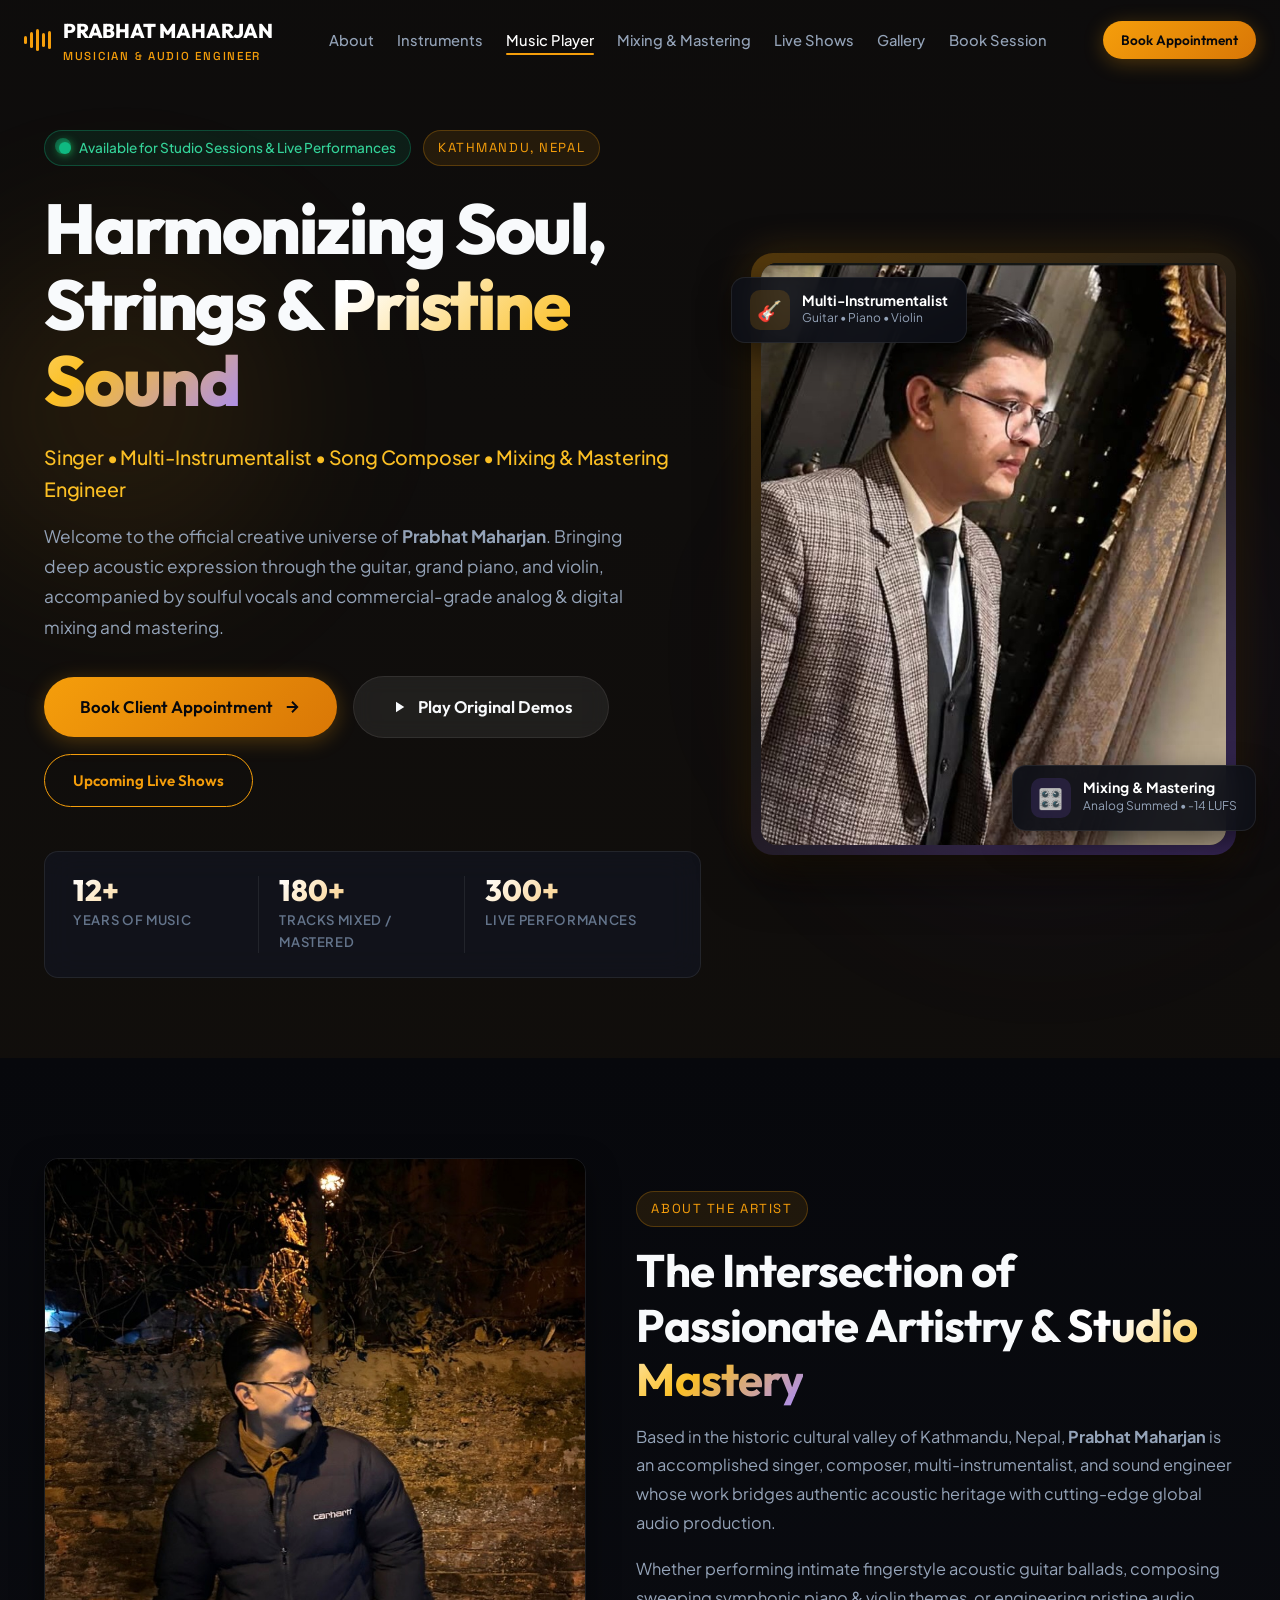
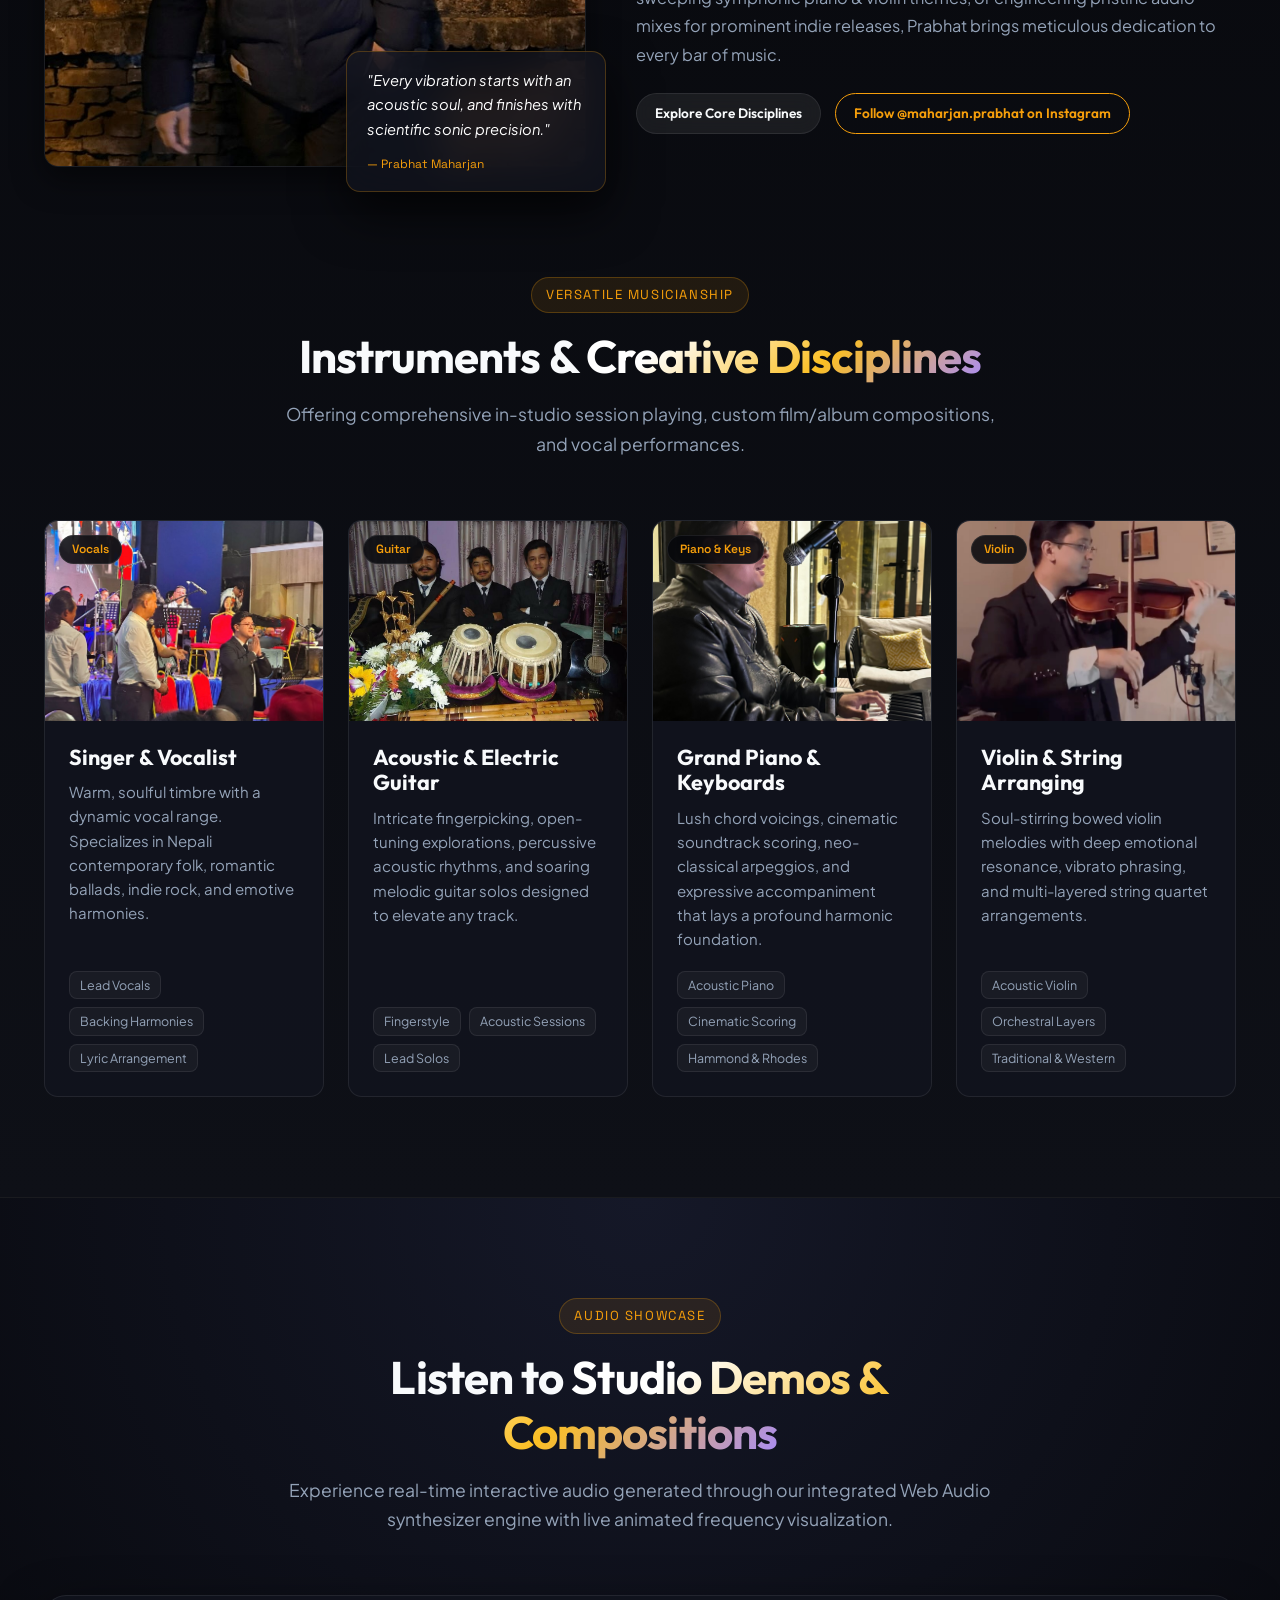
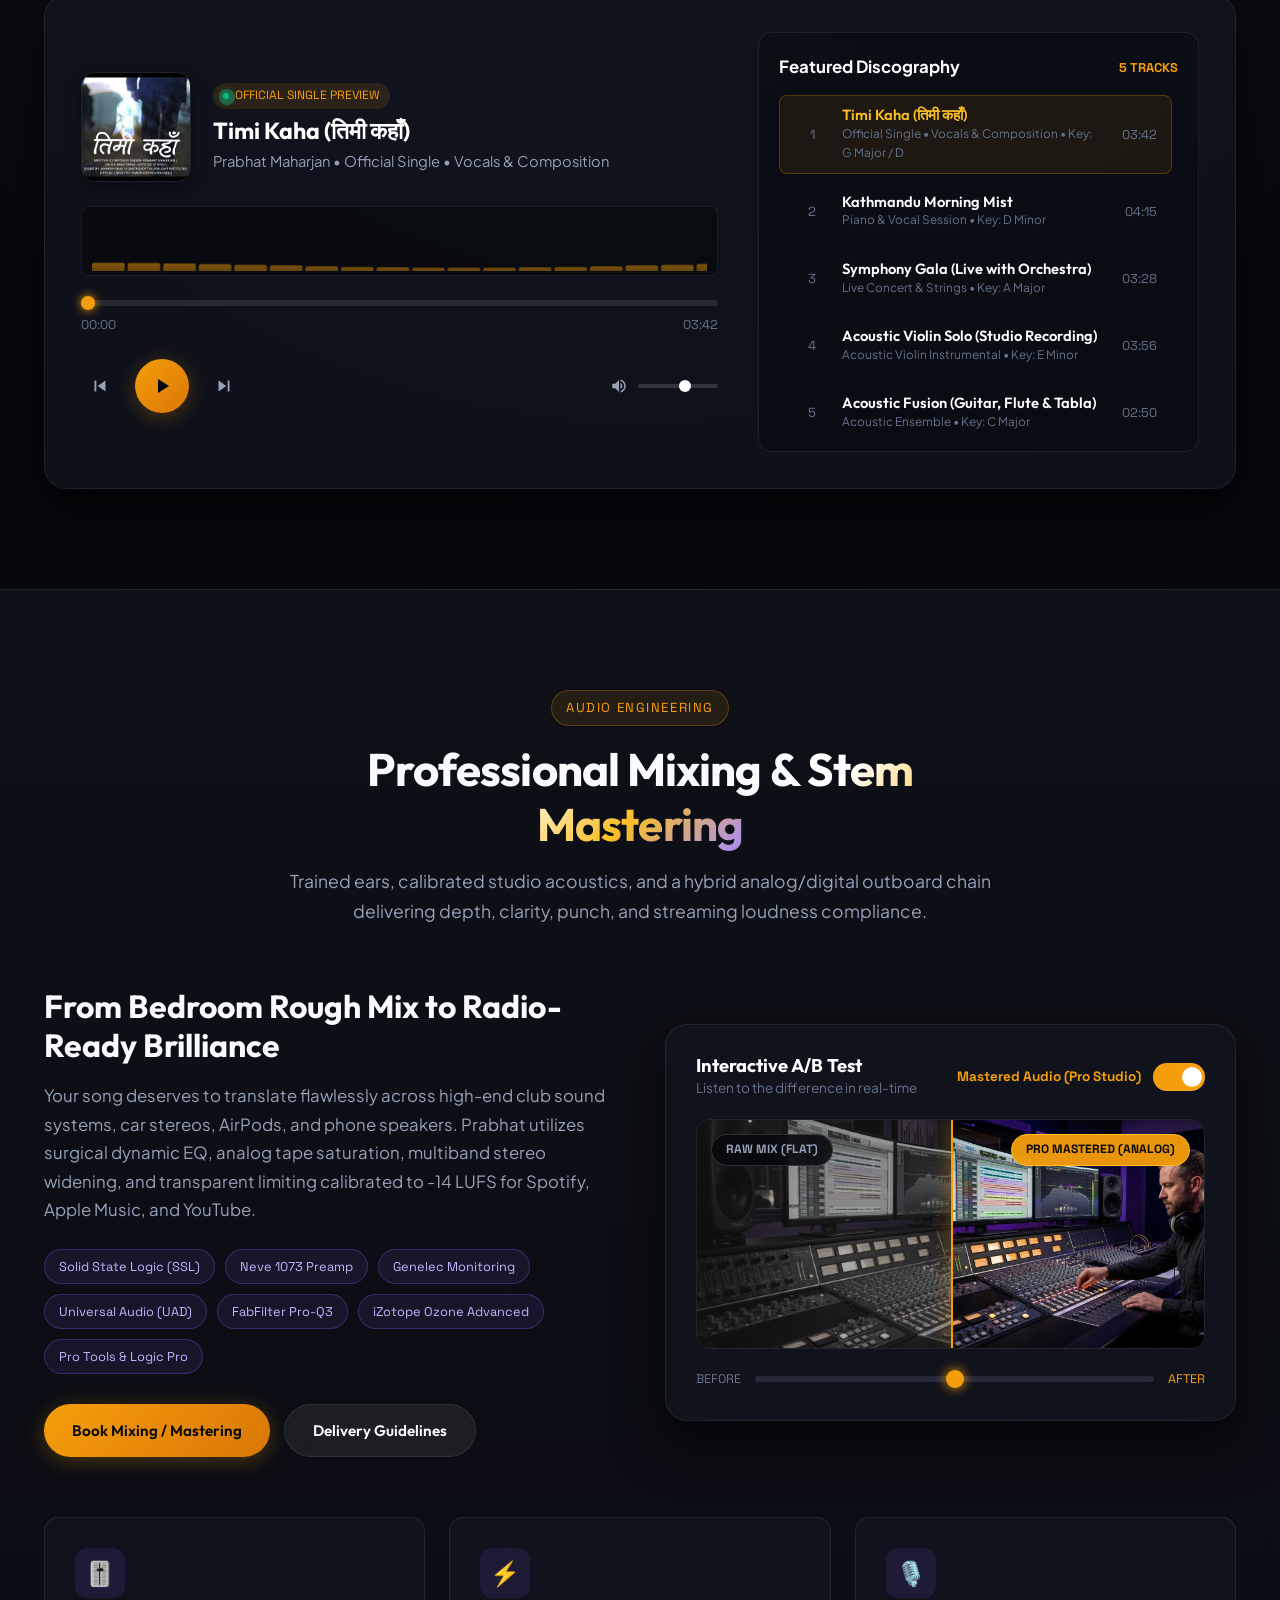
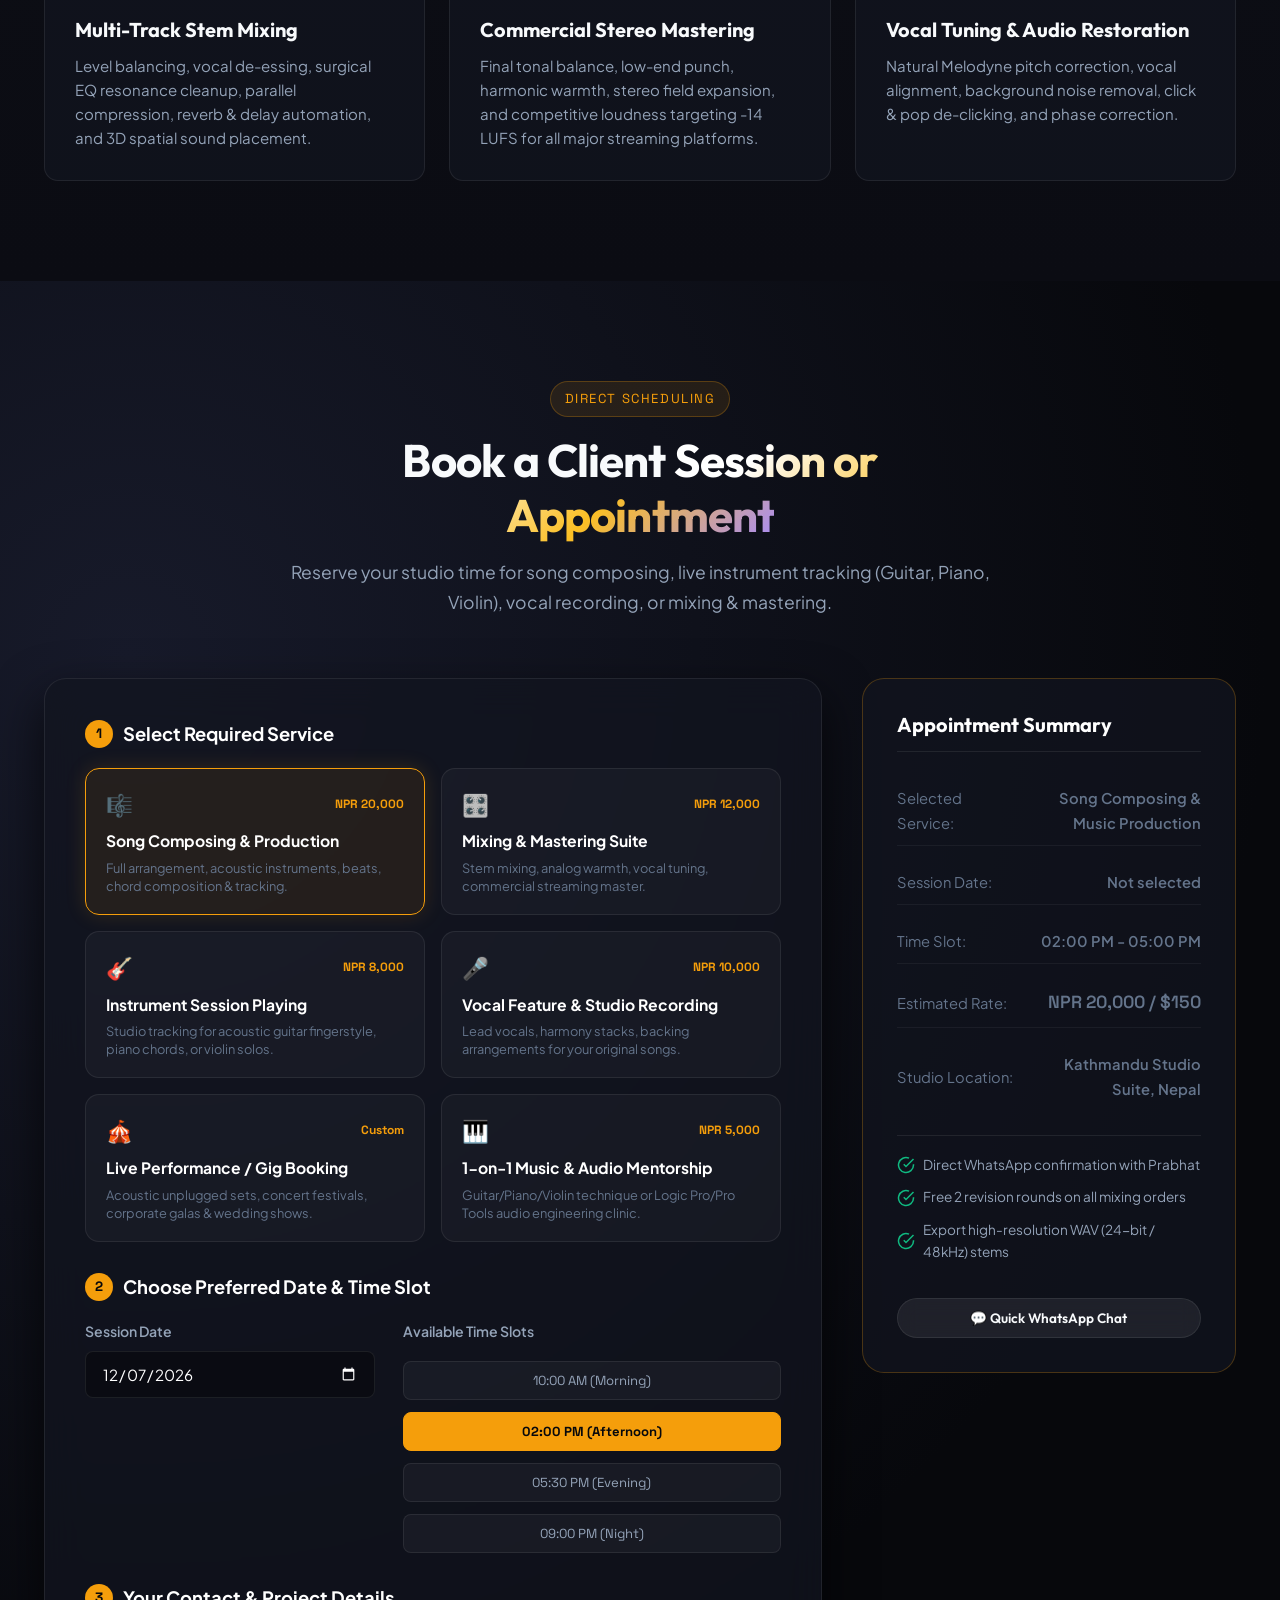
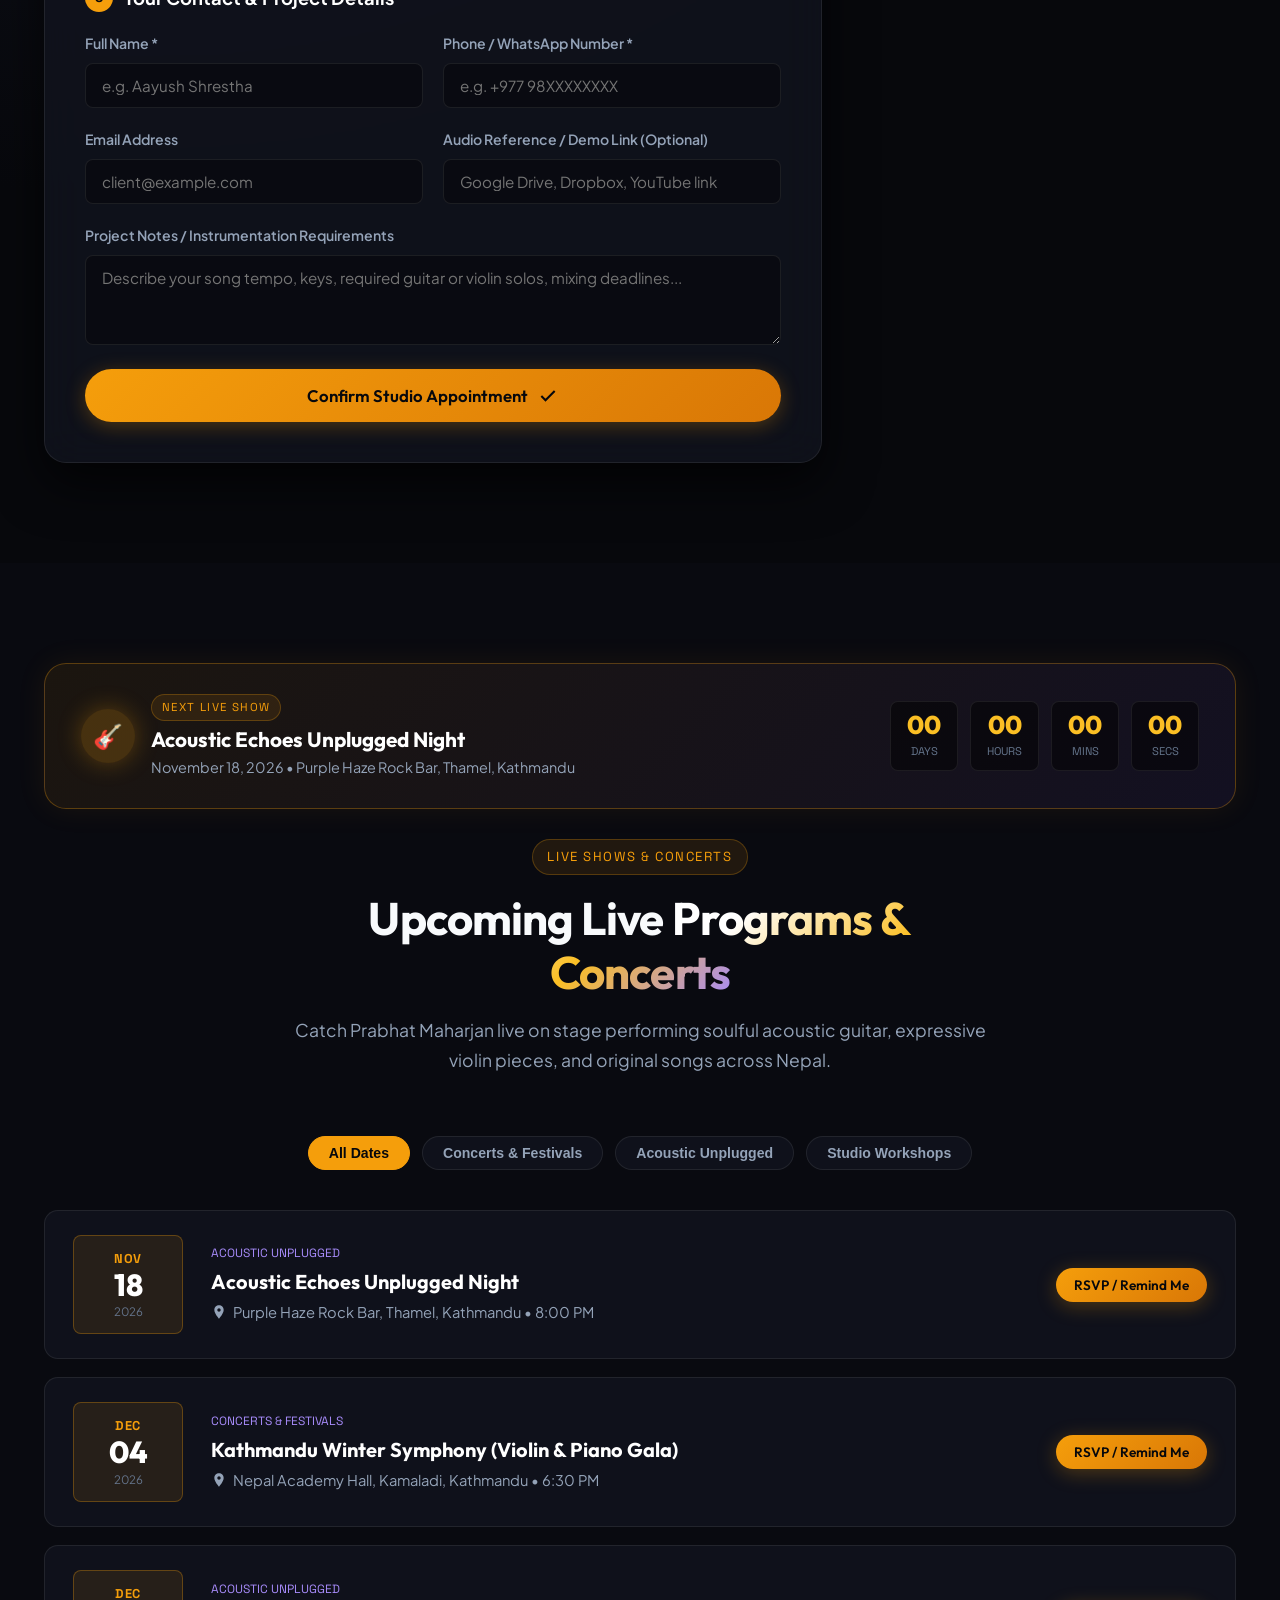
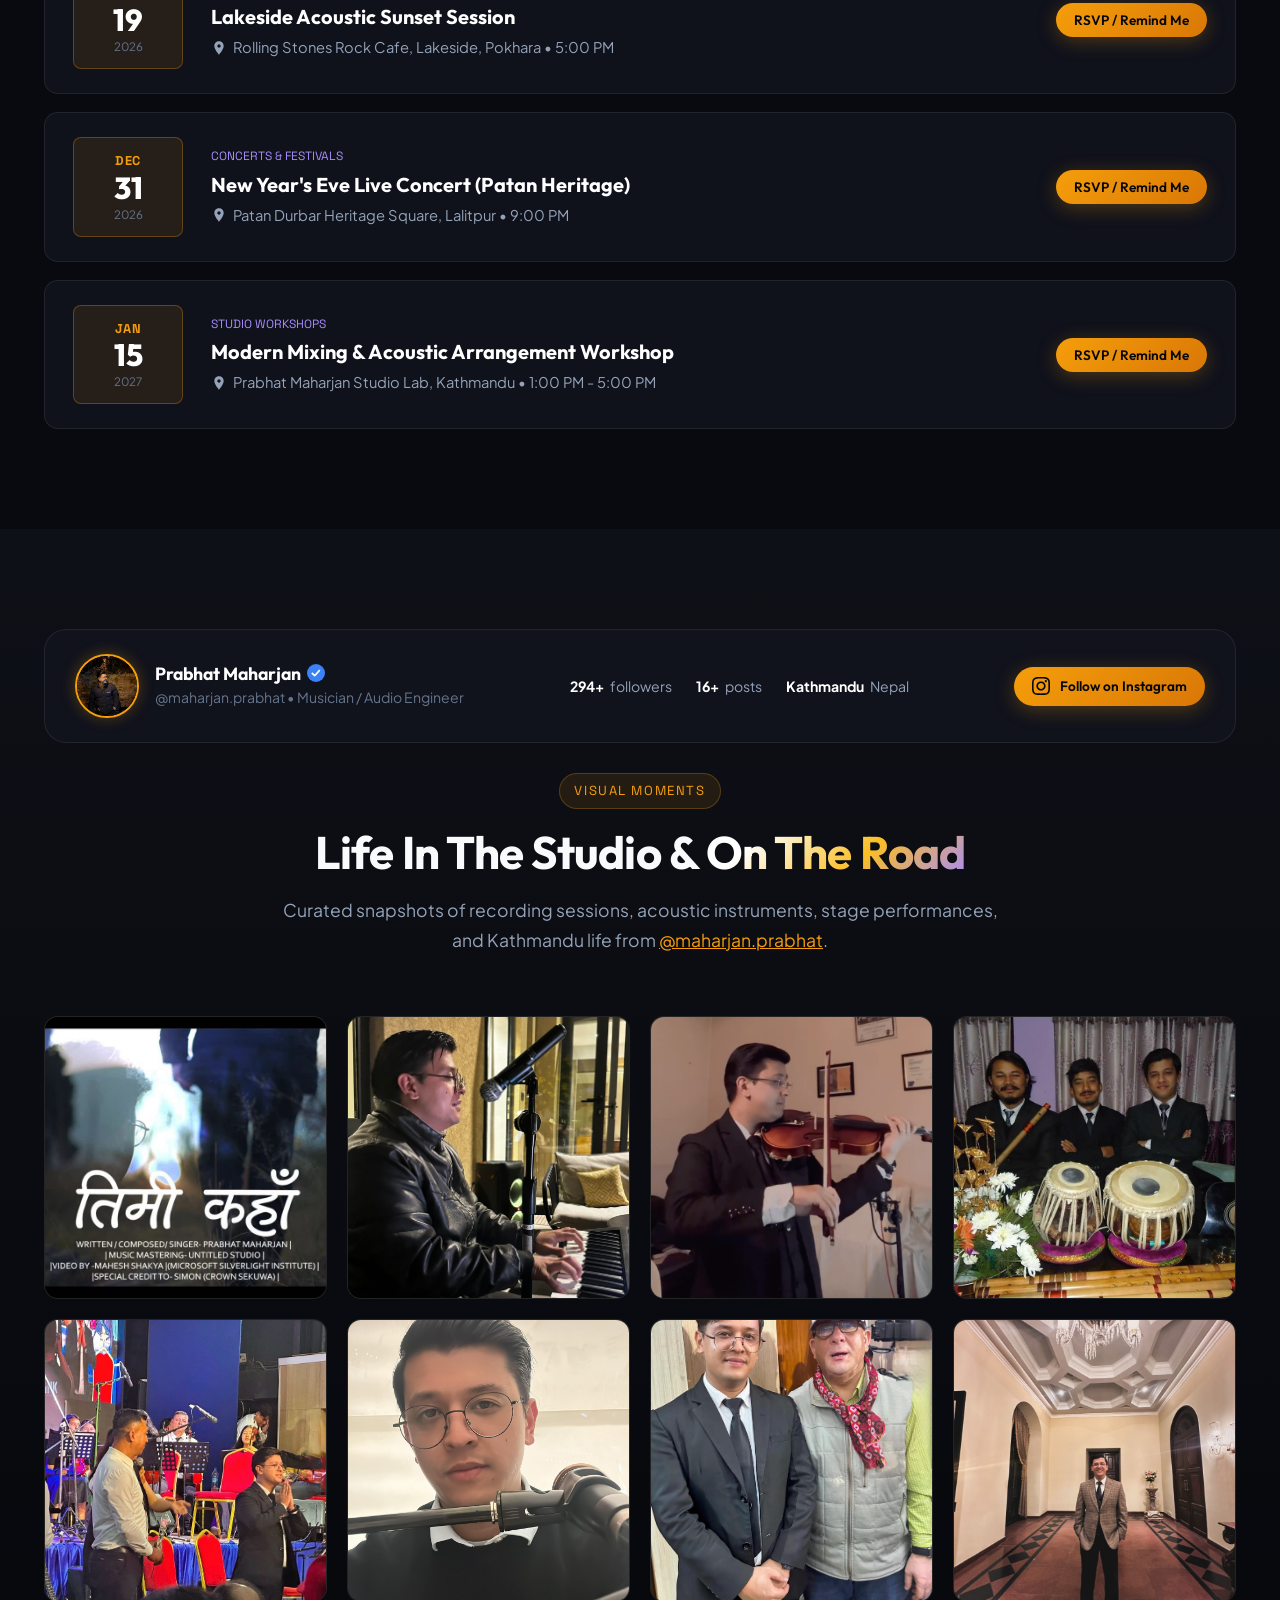
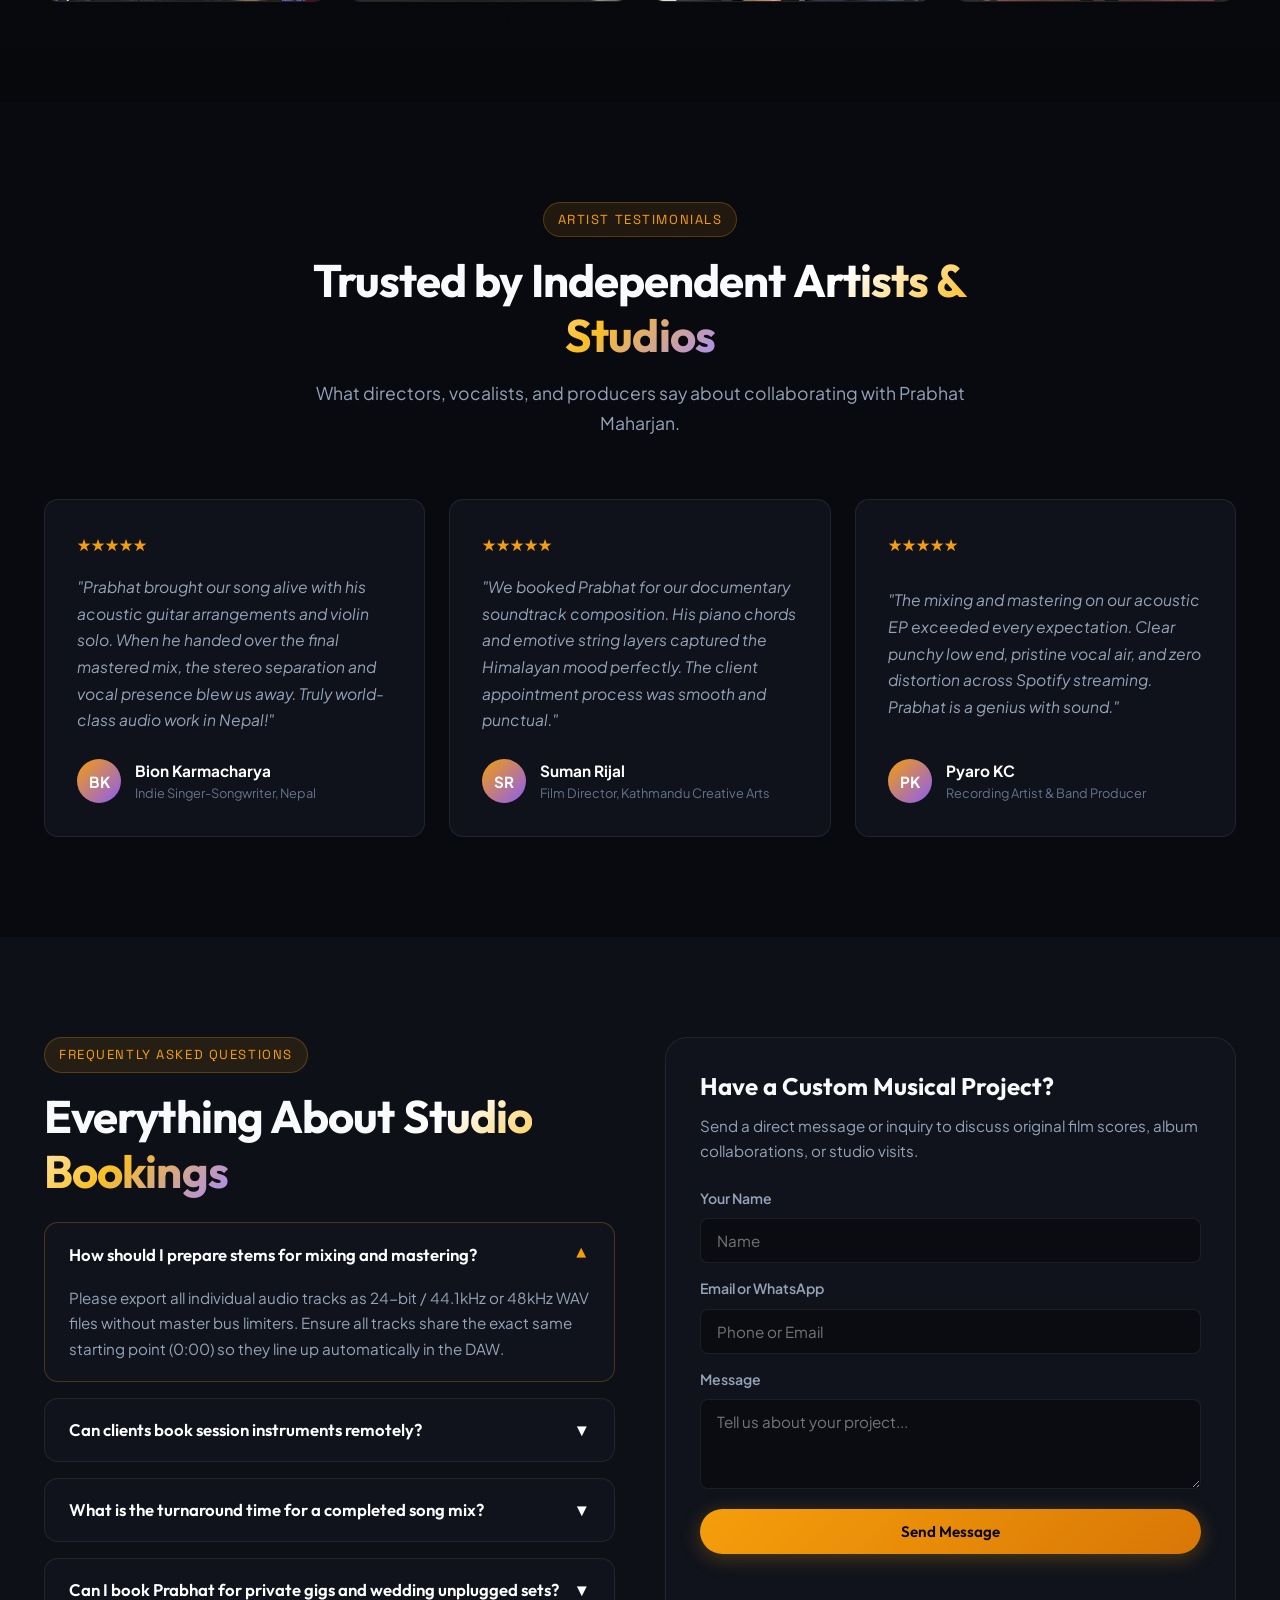
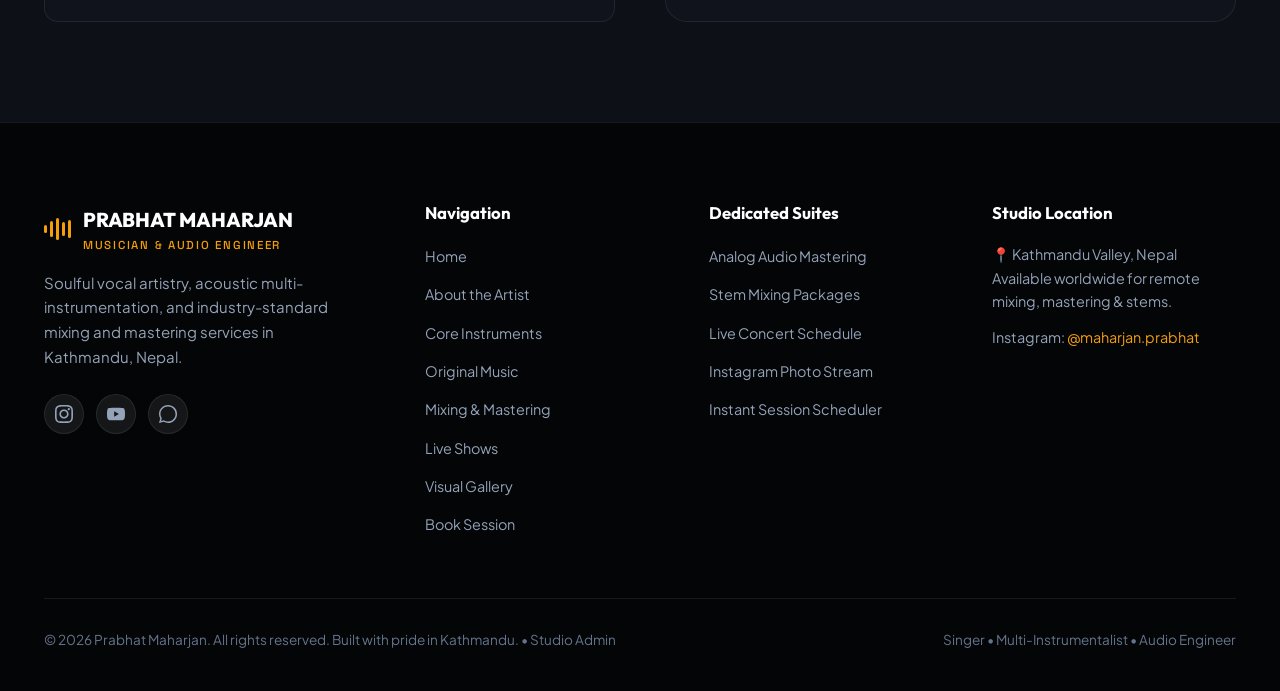
==== commit 2557fda9: "copy: refine tour wording to professional Live Performances and Concerts across site" ====
--- a/index.html
+++ b/index.html
@@ -94,7 +94,7 @@
             <div class="hero-badges">
               <span class="status-beacon">
                 <span class="beacon-dot"></span>
-                Available for Studio Sessions & Tour Bookings
+                Available for Studio Sessions & Live Performances
               </span>
               <span class="section-tag" style="margin-bottom: 0;">Kathmandu, Nepal</span>
             </div>
@@ -757,7 +757,7 @@
         </div>
 
         <div class="section-header">
-          <span class="section-tag">Tour Dates & Gigs</span>
+          <span class="section-tag">Live Shows & Concerts</span>
           <h2 class="section-title">Upcoming Live <span class="text-gradient">Programs & Concerts</span></h2>
           <p class="section-subtitle">
             Catch Prabhat Maharjan live on stage performing soulful acoustic guitar, expressive violin pieces, and original songs across Nepal.
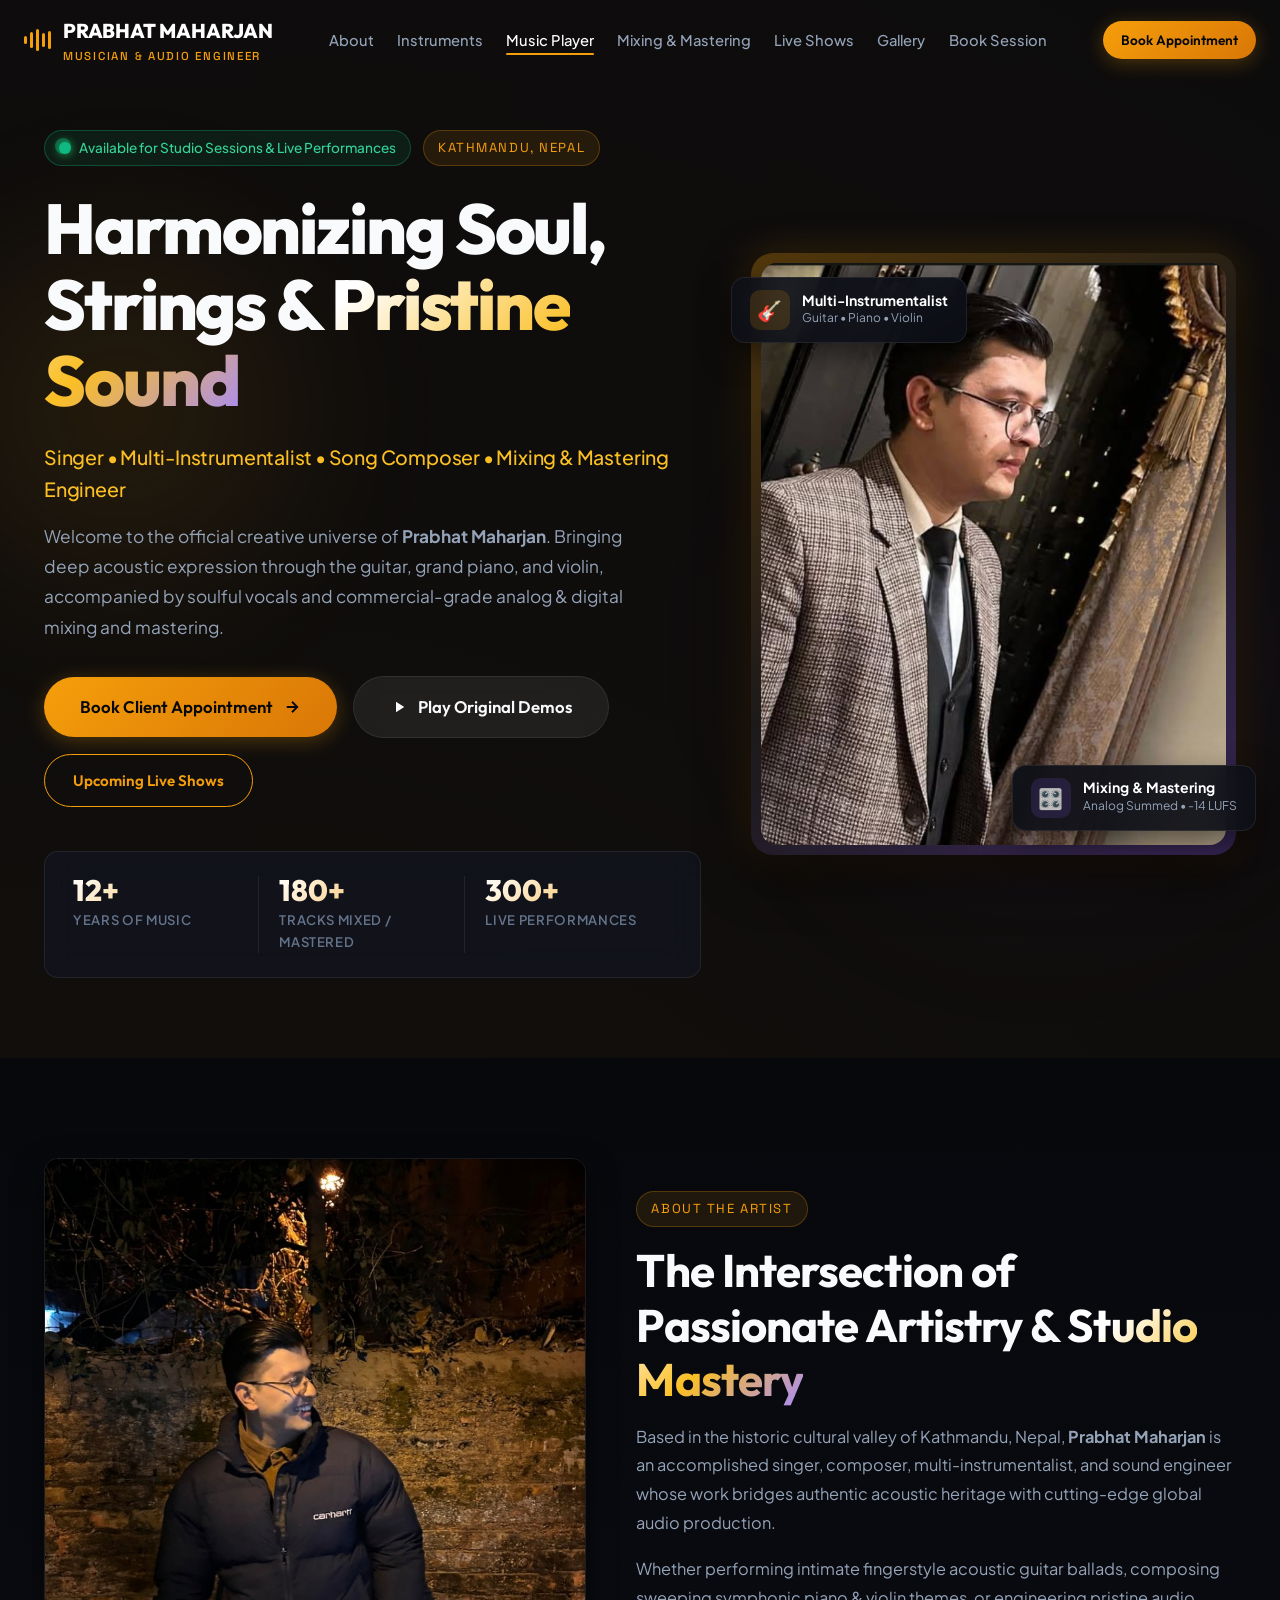
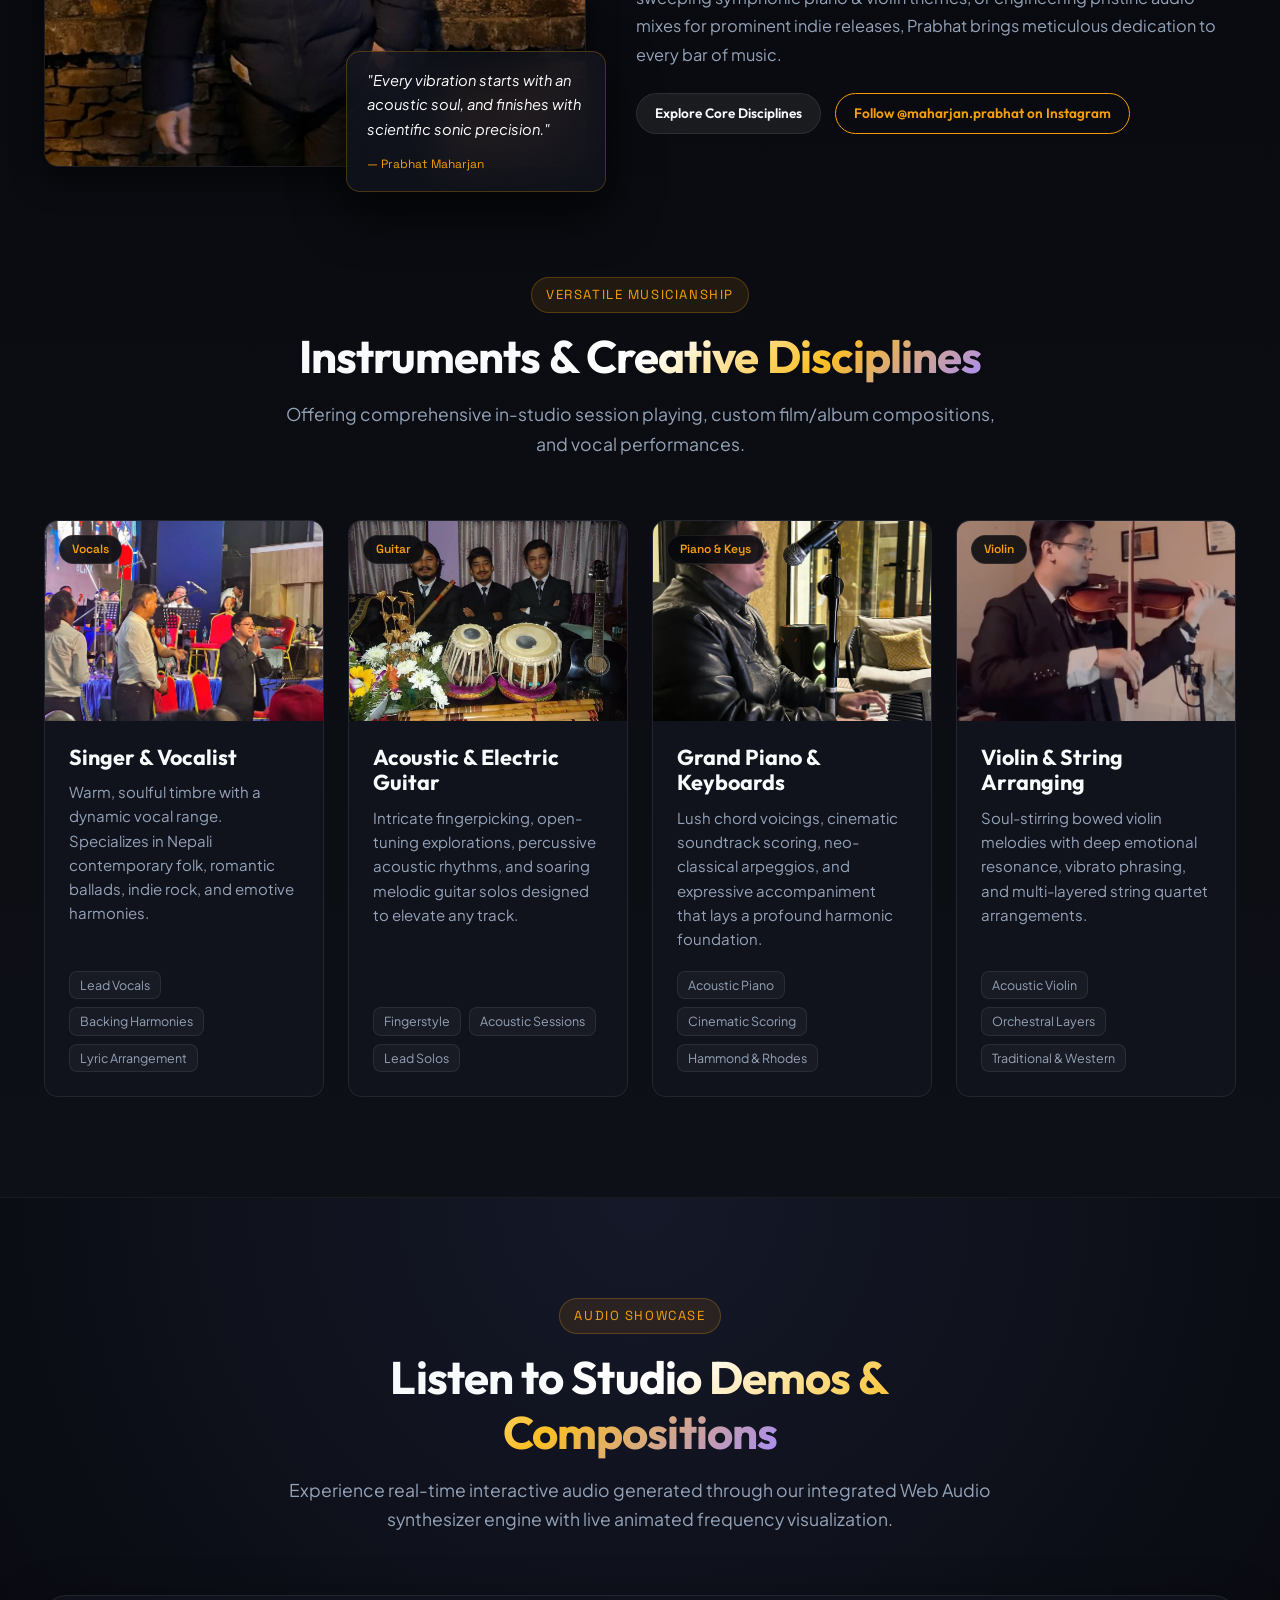
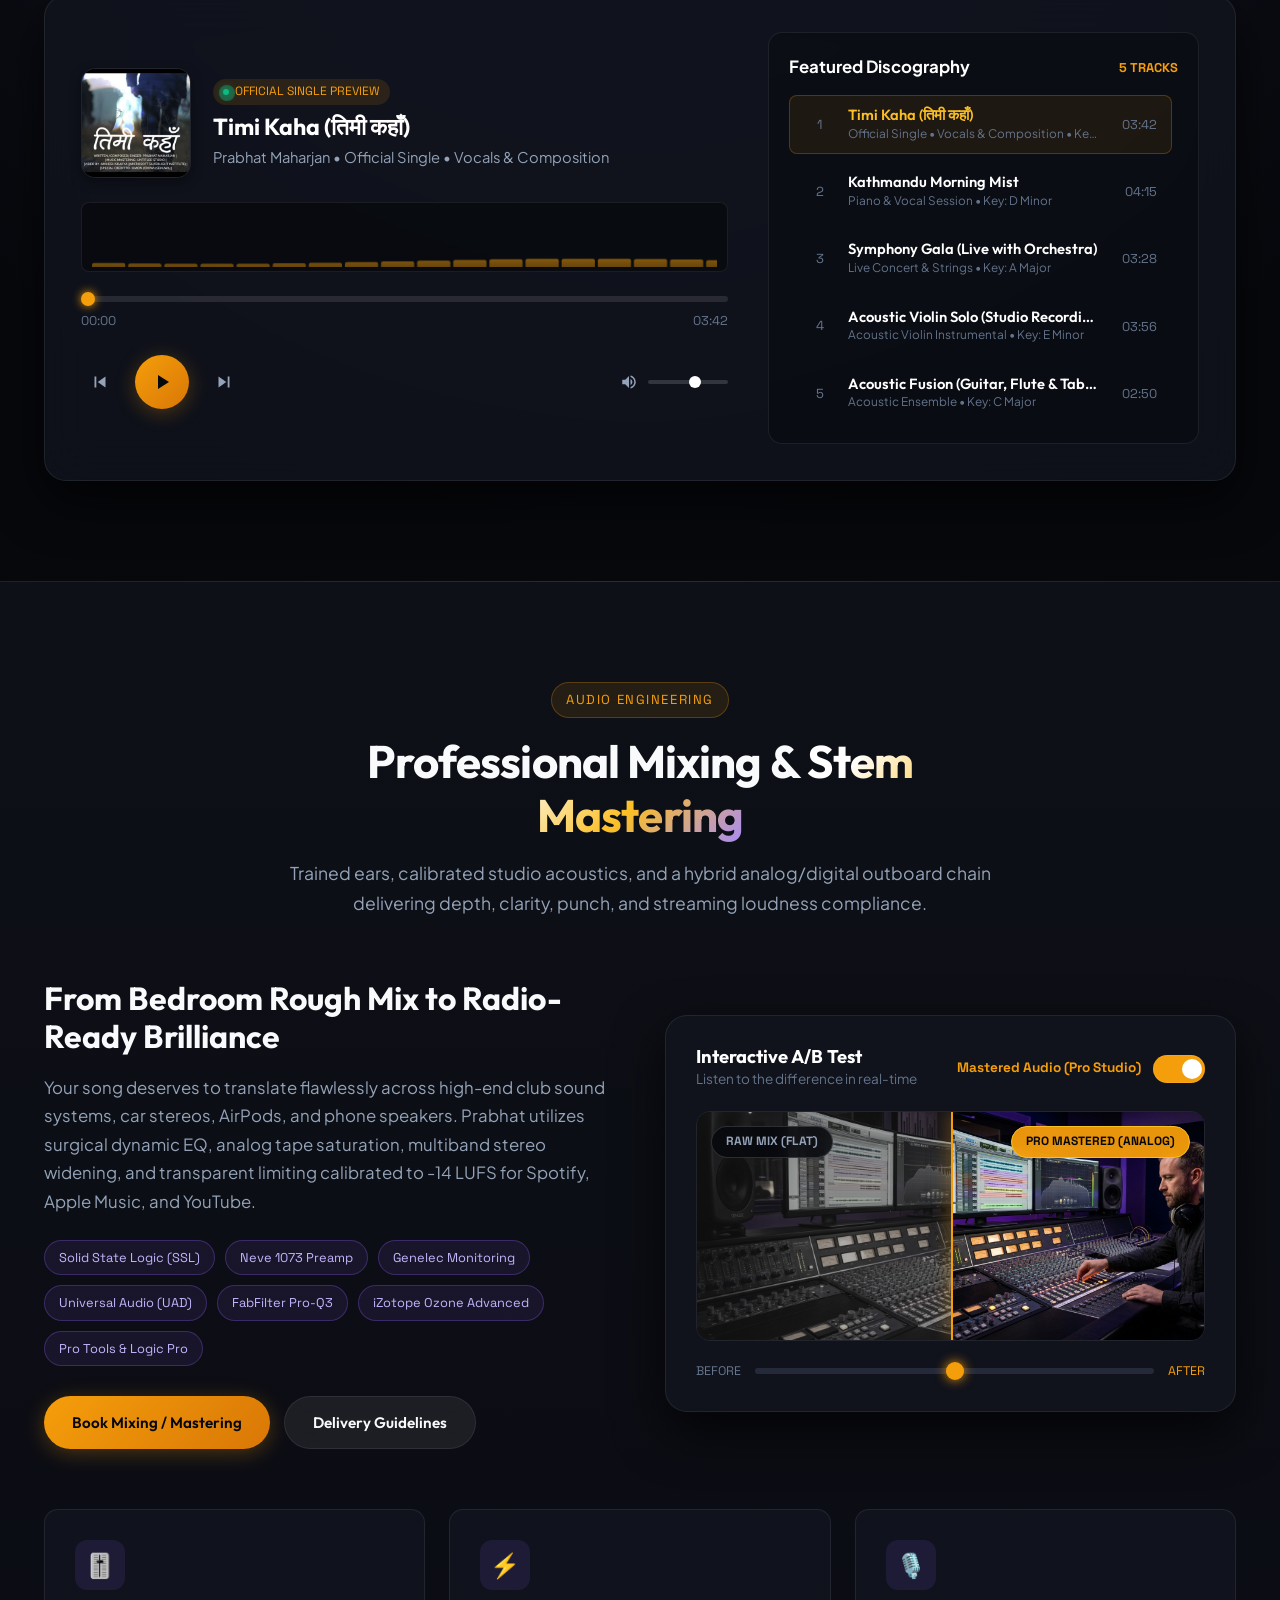
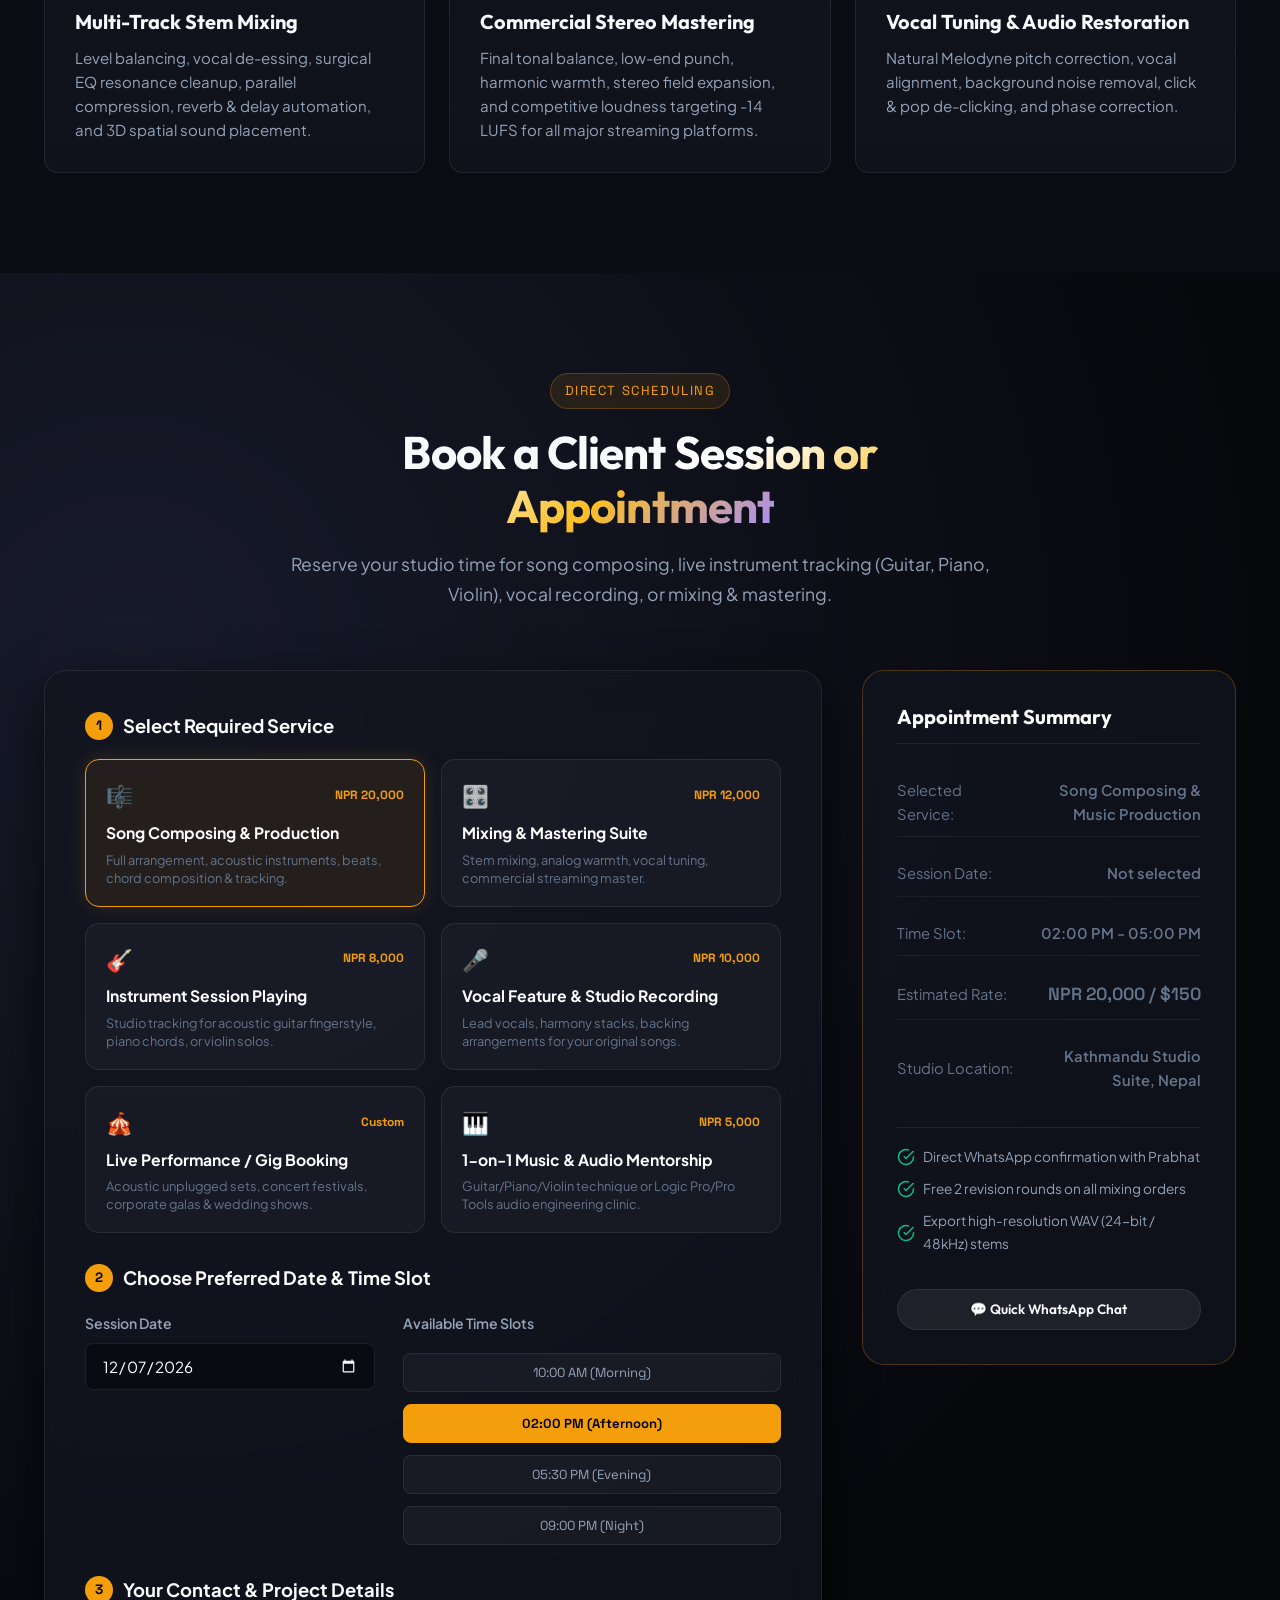
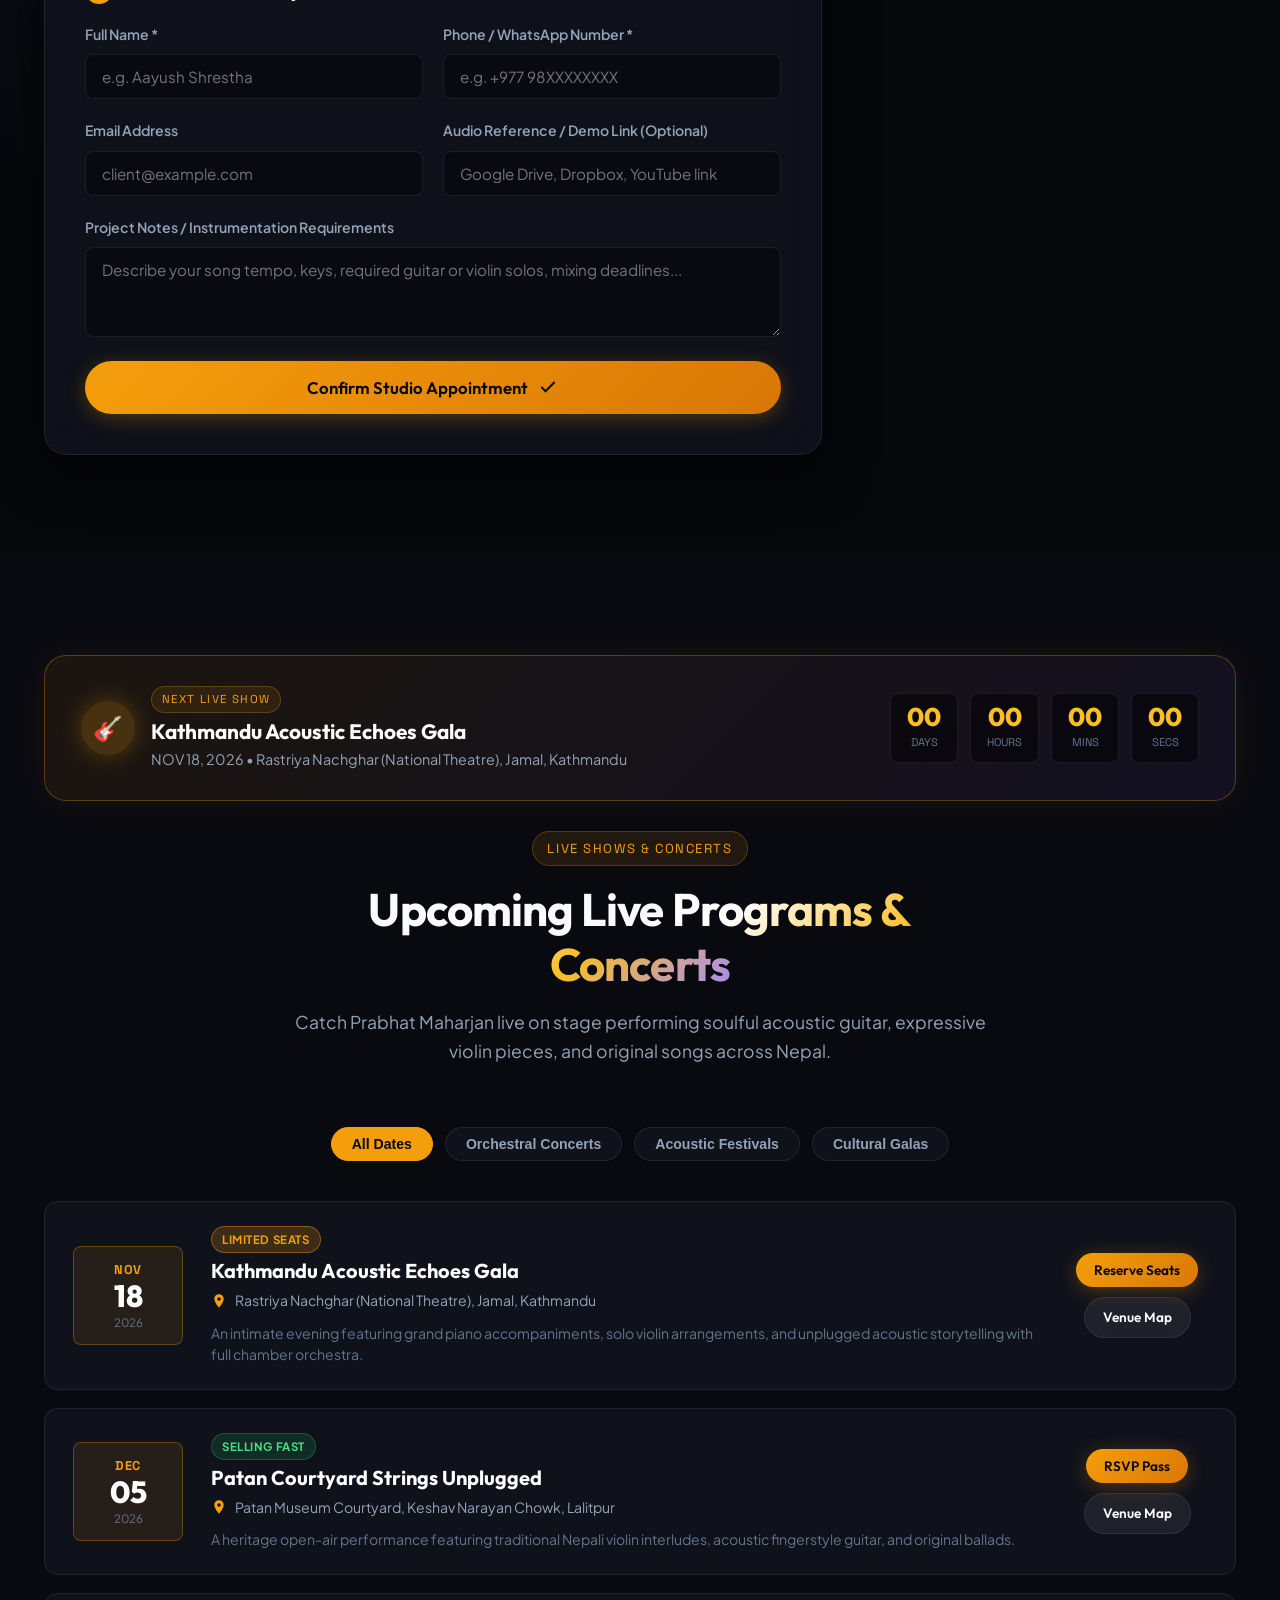
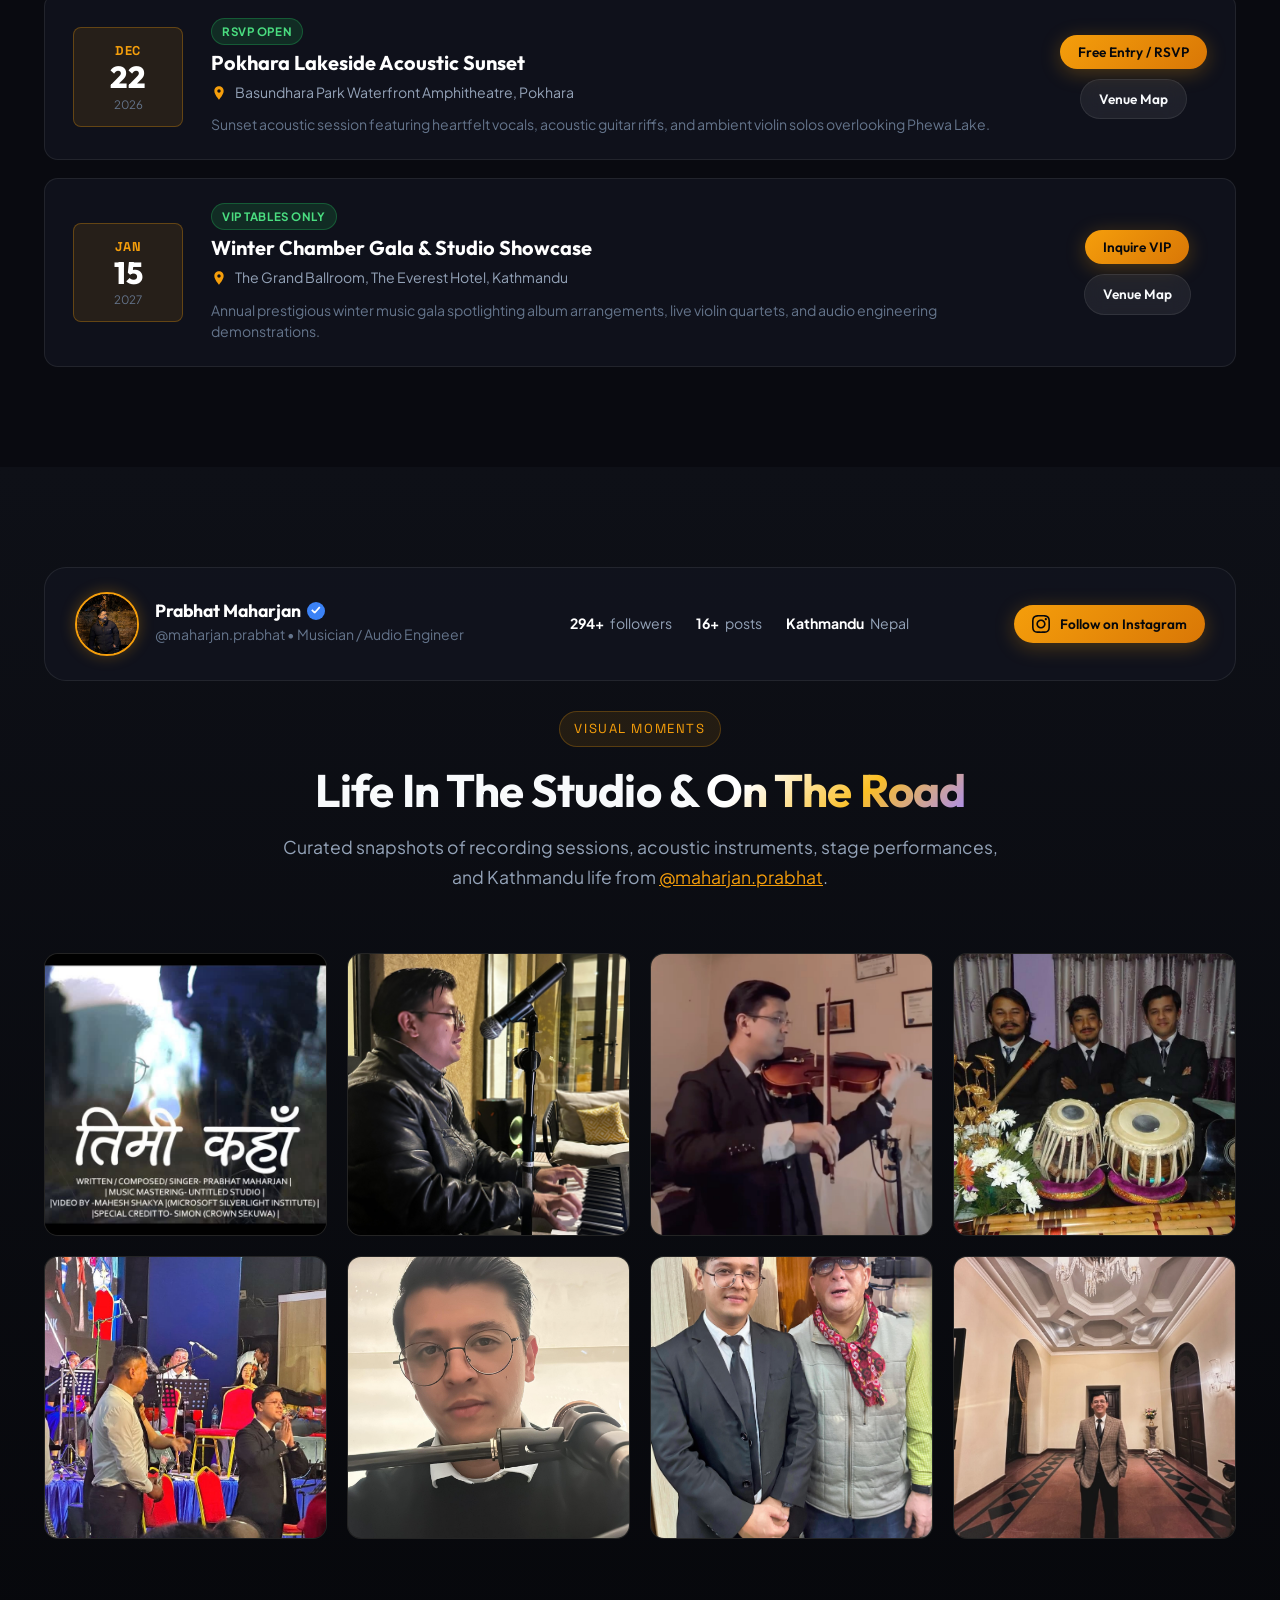
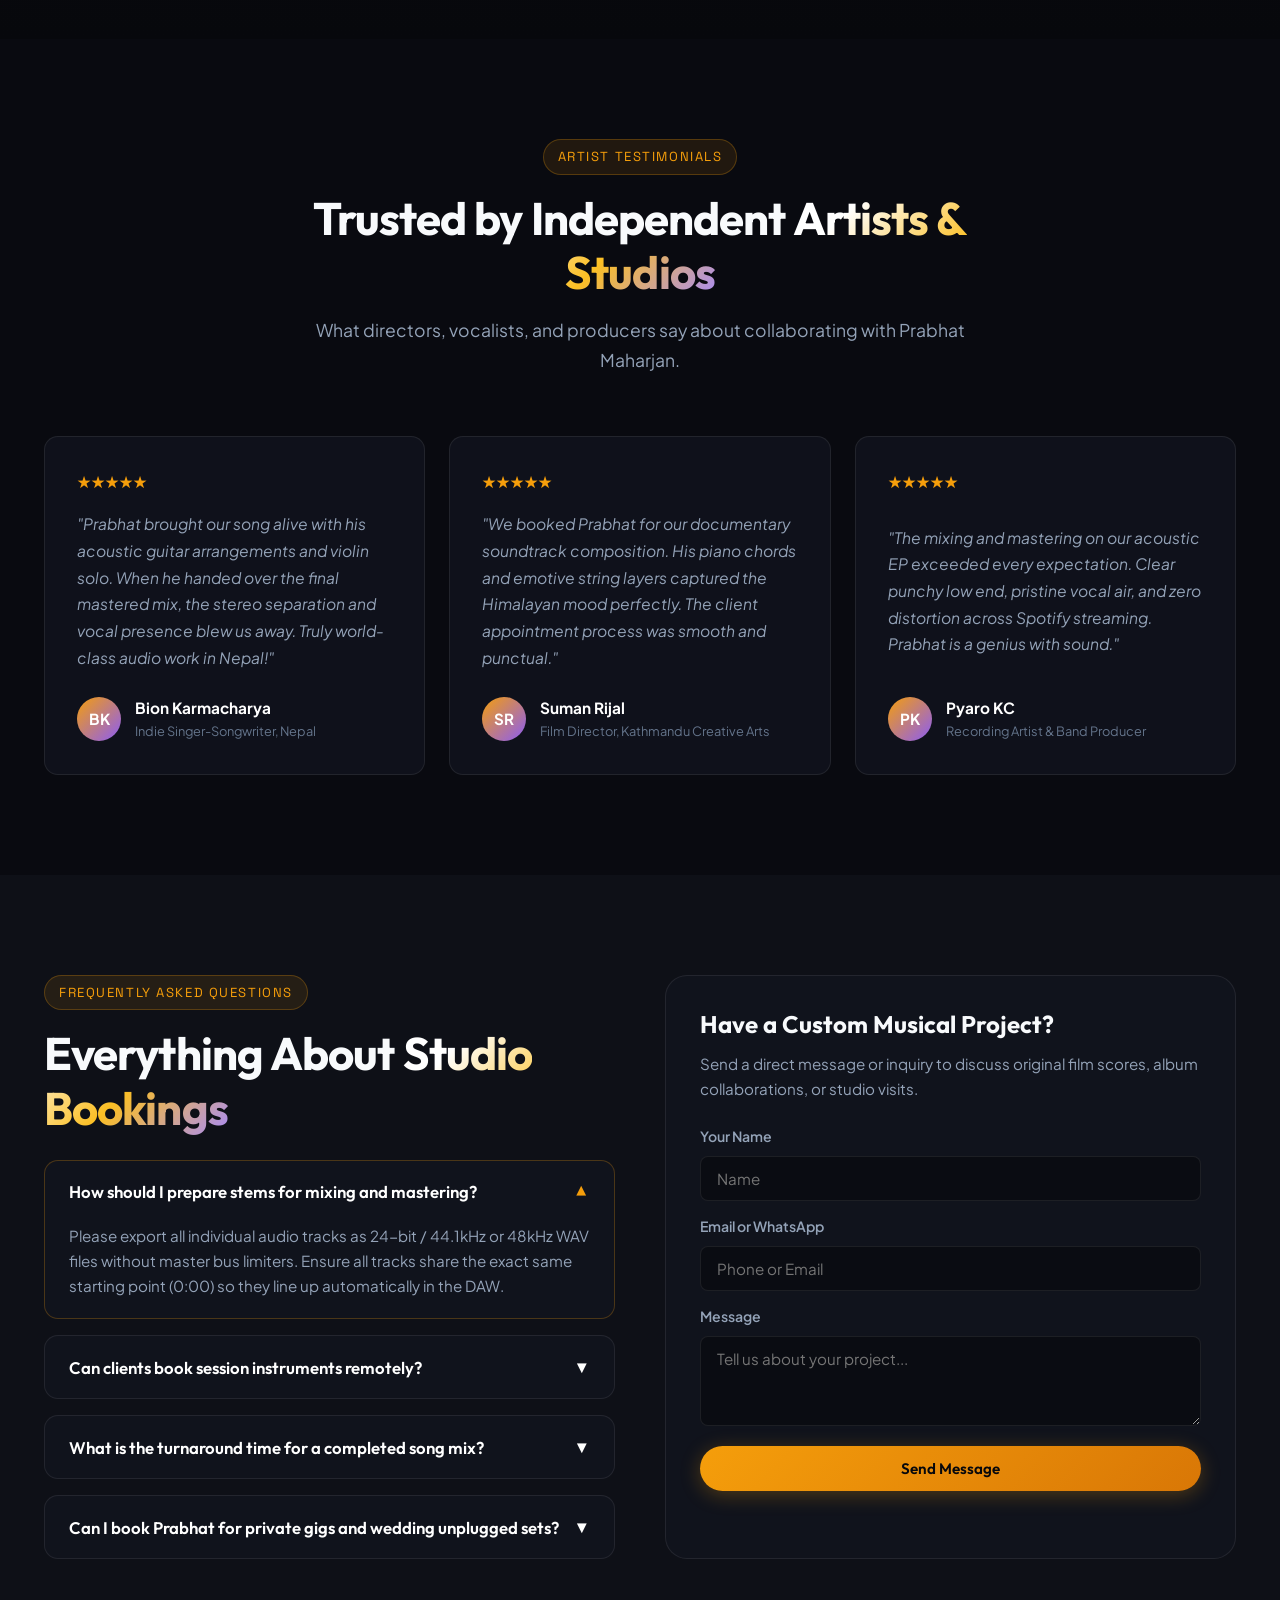
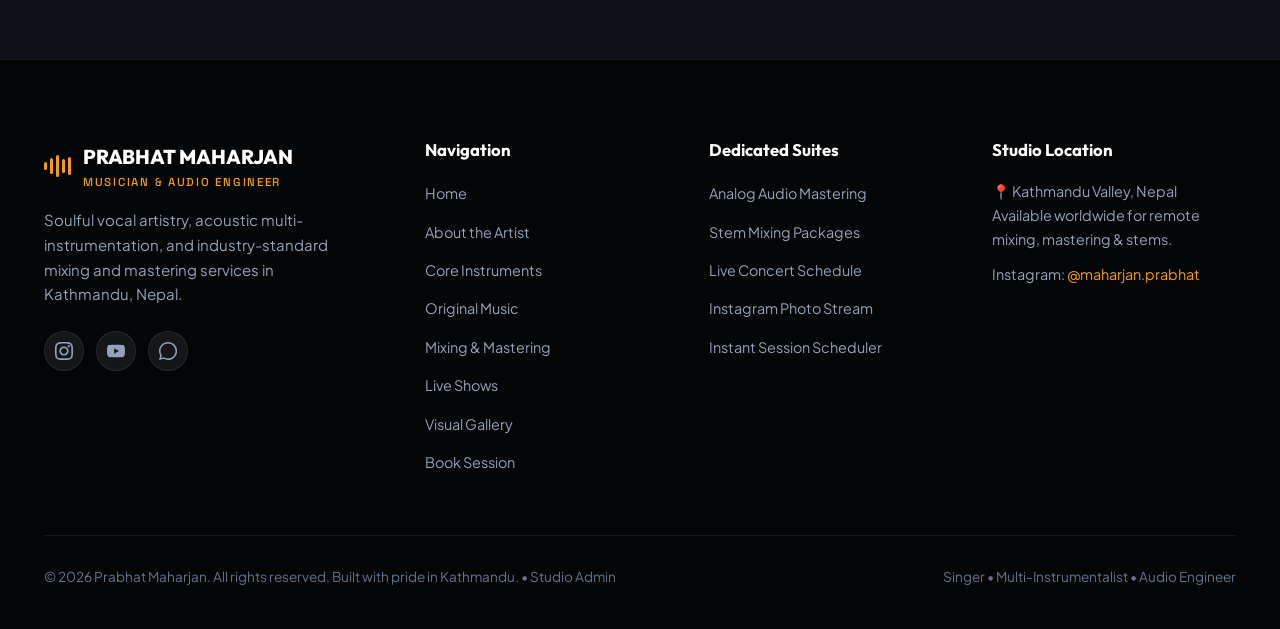
==== commit a45448e0: "fix(sync): synchronize live shows dynamically between CMS store and homepage" ====
--- a/index.html
+++ b/index.html
@@ -767,13 +767,13 @@
         <!-- Filter tabs -->
         <div class="shows-filters-bar">
           <button class="shows-filter-btn active" data-filter="all">All Dates</button>
-          <button class="shows-filter-btn" data-filter="concert">Concerts & Festivals</button>
-          <button class="shows-filter-btn" data-filter="acoustic">Acoustic Unplugged</button>
-          <button class="shows-filter-btn" data-filter="workshop">Studio Workshops</button>
-        </div>
-
-        <!-- Show Cards List -->
-        <div class="shows-list">
+          <button class="shows-filter-btn" data-filter="concert">Orchestral Concerts</button>
+          <button class="shows-filter-btn" data-filter="festival">Acoustic Festivals</button>
+          <button class="shows-filter-btn" data-filter="gala">Cultural Galas</button>
+        </div>
+
+        <!-- Show Cards List (Dynamic from CMS Store) -->
+        <div class="shows-list" id="shows-list">
           <!-- Show 1 -->
           <div class="show-card" data-category="acoustic">
             <div class="show-date-badge">
--- a/css/style.css
+++ b/css/style.css
@@ -69,6 +69,8 @@
   scroll-behavior: smooth;
   scroll-padding-top: calc(var(--header-height) + 20px);
   color-scheme: dark;
+  overflow-x: hidden;
+  width: 100%;
 }
 
 body {
@@ -77,6 +79,7 @@
   color: var(--text-primary);
   line-height: 1.65;
   overflow-x: hidden;
+  width: 100%;
   -webkit-font-smoothing: antialiased;
   background-image: 
     radial-gradient(circle at 15% 15%, rgba(245, 158, 11, 0.05) 0%, transparent 40%),
@@ -929,6 +932,8 @@
 
 .player-track-meta {
   flex-grow: 1;
+  min-width: 0;
+  overflow: hidden;
 }
 
 .player-badge-live {
@@ -948,11 +953,17 @@
   font-size: 1.45rem;
   margin-bottom: 4px;
   color: #fff;
+  white-space: nowrap;
+  overflow: hidden;
+  text-overflow: ellipsis;
 }
 
 .player-track-artist {
   font-size: 0.92rem;
   color: var(--text-secondary);
+  white-space: nowrap;
+  overflow: hidden;
+  text-overflow: ellipsis;
 }
 
 /* Canvas Visualizer */
@@ -1119,7 +1130,7 @@
 
 .playlist-track {
   display: grid;
-  grid-template-columns: 36px 1fr 48px;
+  grid-template-columns: 32px minmax(0, 1fr) 48px;
   align-items: center;
   gap: 12px;
   padding: 10px 14px;
@@ -1128,6 +1139,12 @@
   cursor: pointer;
   transition: all var(--transition-fast);
   border: 1px solid transparent;
+  min-width: 0;
+}
+
+.playlist-track-info {
+  min-width: 0;
+  overflow: hidden;
 }
 
 .playlist-track:hover {
@@ -1195,6 +1212,9 @@
   font-size: 0.74rem;
   color: var(--text-muted);
   display: block;
+  white-space: nowrap;
+  overflow: hidden;
+  text-overflow: ellipsis;
 }
 
 .playlist-track-duration {
@@ -2662,6 +2682,194 @@
 
   .footer-grid {
     grid-template-columns: 1fr;
+  }
+
+  /* Audio Player Mobile Optimization */
+  .player-wrapper {
+    padding: 22px 18px;
+    border-radius: var(--radius-md);
+    max-width: 100%;
+    overflow: hidden;
+  }
+
+  .player-grid {
+    grid-template-columns: 1fr;
+    gap: 24px;
+    min-width: 0;
+  }
+
+  .player-now-playing {
+    min-width: 0;
+    gap: 18px;
+  }
+
+  .player-track-header {
+    gap: 14px;
+    min-width: 0;
+  }
+
+  .player-cover-box {
+    width: 80px;
+    height: 80px;
+    flex-shrink: 0;
+  }
+
+  .player-track-title {
+    font-size: 1.2rem;
+  }
+
+  .player-track-artist {
+    font-size: 0.82rem;
+  }
+
+  .player-playlist-panel {
+    padding: 16px 14px;
+    max-height: 340px;
+    min-width: 0;
+    overflow: hidden;
+  }
+
+  .playlist-header-title {
+    font-size: 0.95rem;
+  }
+
+  .playlist-track {
+    padding: 8px 10px;
+    gap: 10px;
+    grid-template-columns: 24px minmax(0, 1fr) 42px;
+  }
+
+  .playlist-track-title {
+    font-size: 0.86rem;
+  }
+
+  .playlist-track-tag {
+    font-size: 0.72rem;
+  }
+
+  /* Interactive A/B Comparison Card Mobile Optimization */
+  .ab-comparison-card {
+    padding: 20px 16px;
+    max-width: 100%;
+    overflow: hidden;
+  }
+
+  .ab-header-row {
+    flex-direction: column;
+    align-items: flex-start;
+    gap: 14px;
+  }
+
+  .switch-container {
+    width: 100%;
+    justify-content: space-between;
+  }
+
+  .split-visual-container {
+    height: 190px;
+  }
+
+  .split-badge {
+    padding: 6px 12px;
+    font-size: 0.72rem;
+    letter-spacing: 0.04em;
+  }
+}
+
+@media (max-width: 480px) {
+  .container {
+    padding-left: 14px;
+    padding-right: 14px;
+  }
+
+  .hero-cta-group {
+    flex-direction: column;
+    width: 100%;
+  }
+
+  .hero-cta-group .btn {
+    width: 100%;
+    justify-content: center;
+  }
+
+  .hero-floating-badge {
+    padding: 8px 12px;
+    font-size: 0.8rem;
+  }
+
+  .status-beacon {
+    font-size: 0.78rem;
+    padding: 5px 10px;
+    text-align: center;
+    line-height: 1.4;
+  }
+
+  .show-card {
+    grid-template-columns: 1fr;
+    text-align: center;
+  }
+
+  .show-date-box {
+    margin: 0 auto;
+  }
+
+  .show-actions {
+    justify-content: center;
+  }
+
+  /* Audio Player Ultra-Compact for Small Screens */
+  .player-wrapper {
+    padding: 16px 12px;
+  }
+
+  .player-cover-box {
+    width: 64px;
+    height: 64px;
+  }
+
+  .player-track-title {
+    font-size: 1.05rem;
+  }
+
+  .player-track-artist {
+    font-size: 0.78rem;
+  }
+
+  .player-controls-row {
+    flex-wrap: wrap;
+    gap: 10px;
+    justify-content: space-between;
+  }
+
+  .player-buttons {
+    gap: 10px;
+  }
+
+  .btn-play-pause {
+    width: 46px;
+    height: 46px;
+  }
+
+  .player-volume-box {
+    gap: 6px;
+  }
+
+  .volume-slider {
+    width: 60px;
+  }
+
+  .player-playlist-panel {
+    padding: 12px 10px;
+  }
+
+  .playlist-track {
+    padding: 7px 8px;
+    gap: 8px;
+    grid-template-columns: 20px minmax(0, 1fr) 38px;
+  }
+
+  .playlist-track-duration {
+    font-size: 0.72rem;
   }
 }
 
